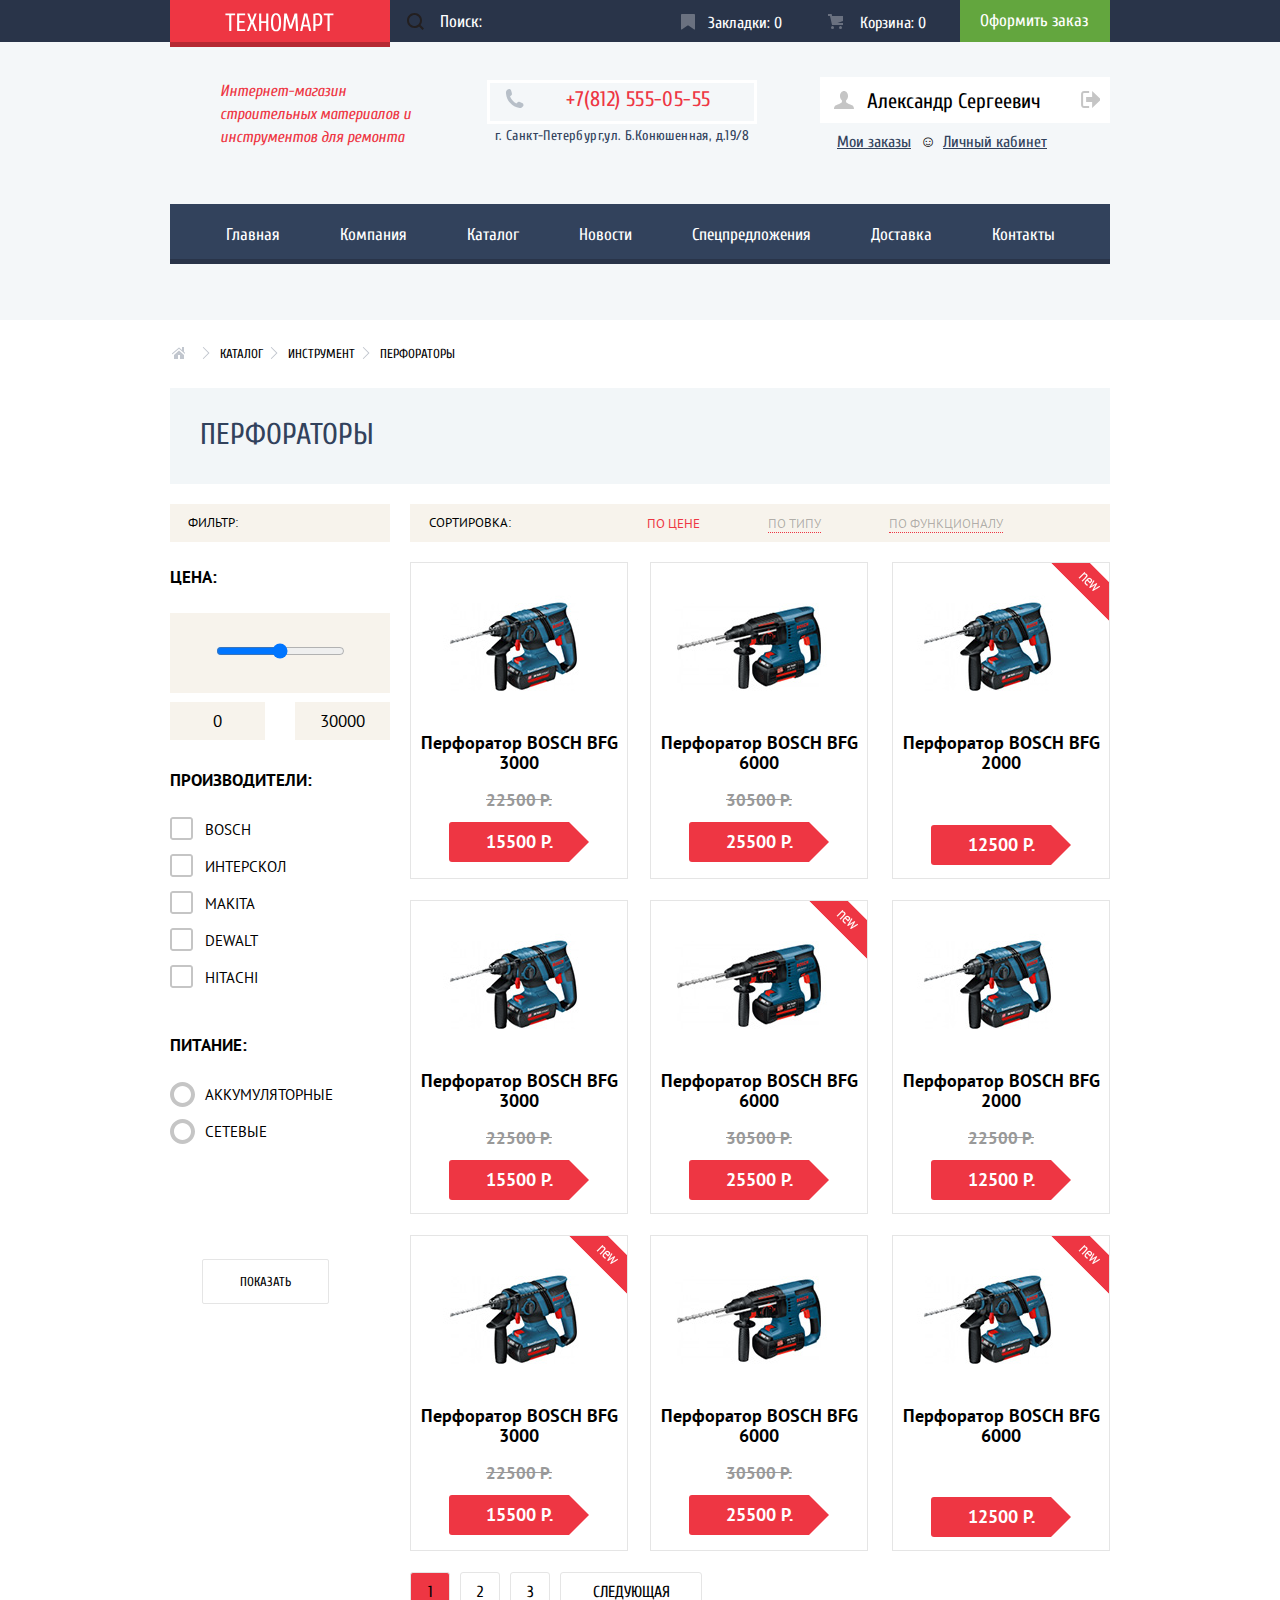
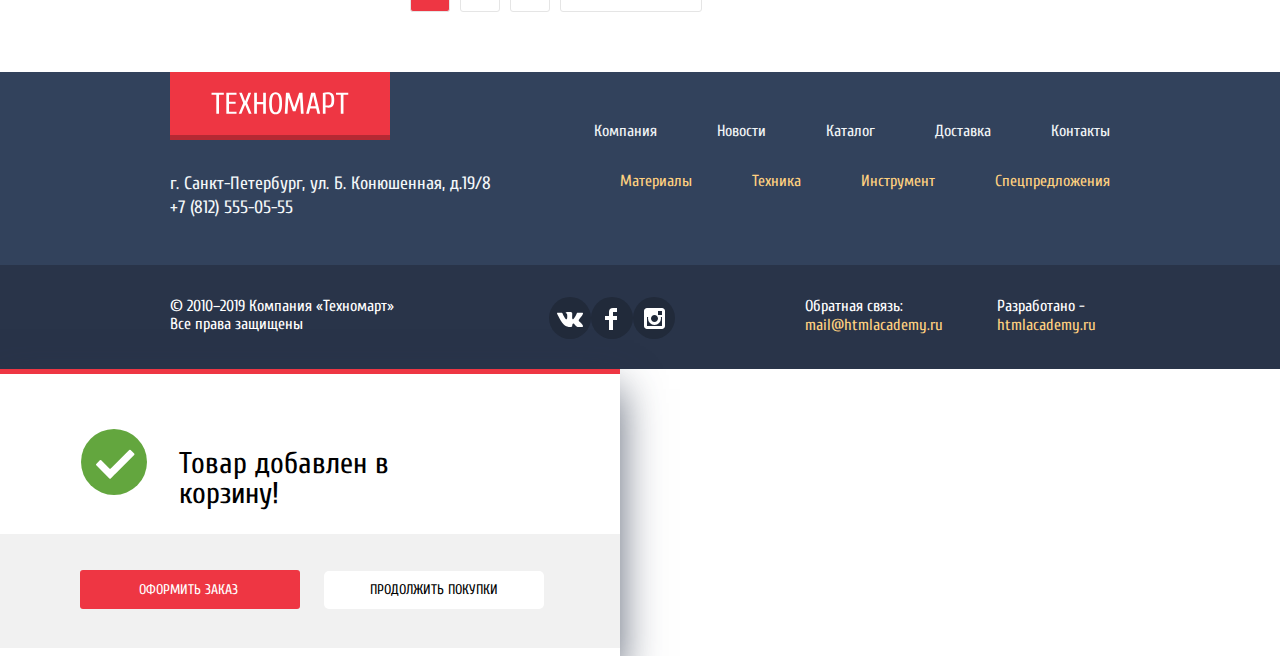
==== catalog.html @ 928c6afc "s" ====
<!DOCTYPE html>
<html lang="ru">
  <head>
    <meta charset="utf-8">
    <title>HTML Academy: Техномарт</title>
    <link href="https://fonts.googleapis.com/css?family=Cuprum:400,700&display=swap&subset=cyrillic" rel="stylesheet">
    <link href="https://fonts.googleapis.com/css?family=PT Sans:400,400i,700&display=swap&subset=cyrillic" rel="stylesheet">
    <link rel="stylesheet" href="css/normalize.css">
    <link rel="stylesheet" href="css/style.css">
  </head>
  <body>
    <header class="site_header">
      <h1 class="visually_hidden">Интернет-магазин электротоваров Техномарт</h1>
     <div class="top_bar_wrapper">
      <div class="top-bar container">
    <a class="top-bar__main-logo" href="index.html"><img src="img/main-logo.svg" width="109" height="19" alt="Логотип магазина Техномарт"></a>
      <form class="search-field" action= "https://echo.htmlacademy.ru" method="get">
        <!-- <label for="search_field"><span class="visually_hidden">Поле поиска</span><label> -->
        <input class="top-bar__searching" name="searching" id="search_field" placeholder="Поиск:" type="text">
      </form>
        <a class="button bookmark-link" href="#">Закладки: <span>0</span></a>
        <a class="button cart-link" href="#">Корзина: <span>0</span></a>
        <a class="button order-link" href="#">Оформить заказ</a>
      </div>
  </div>
  <div class="bottom-bar-wrapper">
      <div class="bottom-bar container">
        <p class="bottom-bar__description">Интернет-магазин строительных материалов и инструментов для ремонта</p>
        <div class="bottom-info">
        <a class="bottom-bar__phone" href="tel:+78125550555">+7(812) 555-05-55</a>
            <p class="address">г. Санкт-Петербург,ул. Б.Конюшенная, д.19/8</p>
          </div>
          <div class="when-login">
        <div class="catalog_user_block">
          <div class="home"><a class="home-icon" href="index.html"><span class="visually_hidden">Дом</span></a></div>
          <a class="user-display-name" href="#">Александр Сергеевич</a>
          <div class="logout"><a class="logout-icon" href="#"><span class="visually_hidden">Выход</span></a></div>
        </div>
            <div class="under-login">
          <a class="my-orders" href="#">Мои заказы</a>
          <a class="my-account" href="#">Личный кабинет</a>
        </div>
        </div>
      </div>
      <nav class="container navigation">
        <ul class="main_nav">
       <li class="nav_link"><a href="index.html">Главная</a></li>
       <li class="nav_link"><a href="company.html">Компания</a></li>
       <li class="nav_link"><a href="catalog.html">Каталог</a></li>
       <li class="nav_link"><a href="news.html">Новости</a></li>
       <li class="nav_link"><a href="deals.html">Спецпредложения</a></li>
       <li class="nav_link"><a href="delivery.html">Доставка</a></li>
       <li class="nav_link"><a href="contacts.html">Контакты</a></li>
     </ul>
     </nav>
      </div>
   </header>
  	<main class="container">
      <ul class="breadcrumbs">
          <li><a class="breadcrumbs_item-home" href="index.html"><span class="visually_hidden">Главная</span></a></li>
          <li class="breadcrumbs_list"><a class="breadcrumbs_item" href="store.html">Каталог</a></li>
          <li class="breadcrumbs_list"><a class="breadcrumbs_item" href="tools.html">Инструмент</a></li>
          <li class="rte breadcrumbs_item-current">Перфораторы</li>
        </ul>
        <h2 class="page-title">Перфораторы</h2>
        <div class="catalog-container">
        <section class="product_filter">
          <div class="filter">
            <h4 class="filters_title">ФИЛЬТР: </h4>
          </div>
          <form class="filter_range" action="https://echo.htmlacademy.ru" method="get">
            <fieldset>
            <legend>ЦЕНА:</legend>
            <div class="filter_slide">
            <label for="pricecount" class="price"><input name="pricecount" id="pricecount" type="range" min="0" max="30000" step="500"></label>
          </div>
            <div class="range_output">
            <div class="range_output_left">
              <p class="min_price">0</p>
            </div>
            <div class="range_output_right">
              <p class="max_price">30000</p>
            </div>
          </div>
            </fieldset>
          <h2 class="visually_hidden">Фильтр товаров</h2>
          <form class="sort-form" action="https://echo.htmlacademy.ru" method="get">
            <fieldset class="manufacturer">
              <legend>Производители: </legend>
            <input class="visually_hidden item_manufacturer_brand" type="checkbox" id="Bosch" name="bosch">
              <label for="Bosch">BOSCH</label>
            <input class="visually_hidden item_manufacturer_brand" type="checkbox" id="Interskol" name="inter">
              <label for="Interskol">Интерскол</label>
            <input class="visually_hidden item_manufacturer_brand" type="checkbox" id="Makita" name="makita">
              <label for="Makita">Makita</label>
            <input class="visually_hidden item_manufacturer_brand" type="checkbox" id="Dewalt" name="Dewalt">
              <label for="Dewalt">Dewalt</label>
            <input class="visually_hidden item_manufacturer_brand" type="checkbox" id="Hitachi" name="Hitachi">
              <label for="Hitachi">Hitachi</label>
        </fieldset>
         <fieldset class="power-type">
          <legend>Питание: </legend>
            <input class="visually_hidden item_power_type" type="radio" id="acc" name="power">
            <label for="acc">Аккумуляторные</label>
            <input class="visually_hidden item_power_type" type="radio" id="power" name="power">
            <label for="power">Сетевые</label>
          </fieldset>
          <button class="button-show">Показать</button>
        </form>
        </section>
        <section class="catalog">
          <h2 class="visually_hidden">Список перфораторов</h2>
          <div class="sort">
            <h4 class="sort_title">СОРТИРОВКА: </h4>
            <ul class="sort_types">
              <li class="sort_types_item">
                <input type="radio" name="sort_item" id="types_price" value="sorting" checked>
                <label for="types_price">ПО ЦЕНЕ</label>
              </li>
              <li class="sort_types_item">
                <input type="radio" name="sort_item" id="types_type" value="sorting">
                <label for="types_type">ПО ТИПУ</label>
              </li>
              <li class="sort_types_item">
                <input type="radio" name="sort_item" id="types_functional" value="sorting">
                <label for="types_functional">ПО ФУНКЦИОНАЛУ</label>
              </li>
            </ul>
          </div>
          <ul class="catalog_list">
            <li class="catalog_list_item">
              <img src="img/item-bfg3000.jpg" width="218" height="170" alt="перфоратор BFG3000">
              <h3 class="catalog_list_item-name">Перфоратор BOSCH BFG 3000</h3>
              <span class="old-price">22500 Р.</span><div class="price-red">15500 Р.</div>
              <div class="action">
              <a class="button_buy" href="#">Купить</a>
              <a class="button__bookmark" href="#">в Закладки</a>
              </div>
            </li>
            <li class="catalog_list_item">
              <img src="img/item-bfg6000.jpg" width="218" height="170" alt="перфоратор BFG6000">
              <h3 class="catalog_list_item-name">Перфоратор BOSCH BFG 6000</h3>
              <span class="old-price">30500 Р.</span><div class="price-red">25500 Р.</div>
              <div class="action">
              <a class="button_buy" href="#">Купить</a>
              <a class="button__bookmark" href="#">в Закладки</a>
              </div>
            </li>
           <li class="catalog_list_item">
              <img src="img/item-bfg2000.jpg" width="218" height="170" alt="перфоратор BFG2000">
              <h3 class="catalog_list_item-name">Перфоратор BOSCH BFG 2000</h3>
              <span class="hidden-price">0</span><div class="price-red">12500 Р.</div>
              <div class="action">
              <a class="button_buy" href="#">Купить</a>
              <a class="button__bookmark" href="#">в Закладки</a>
              </div>
              <div class="action">
              <a class="button_buy" href="#">Купить</a>
              <a class="button__bookmark" href="#">в Закладки</a>
              </div>
              <div class="flag new-flag">new</div>
            </li>
            <li class="catalog_list_item">
              <img src="img/item-bfg3000.jpg" width="218" height="170" alt="перфоратор BFG3000">
              <h3 class="catalog_list_item-name">Перфоратор BOSCH BFG 3000</h3>
              <span class="old-price">22500 Р.</span><div class="price-red">15500 Р.</div>
              <div class="action">
              <a class="button_buy" href="#">Купить</a>
              <a class="button__bookmark" href="#">в Закладки</a>
              </div>
            </li>
            <li class="catalog_list_item">
              <img src="img/item-bfg6000.jpg" width="218" height="170" alt="перфоратор BFG6000">
              <h3 class="catalog_list_item-name">Перфоратор BOSCH BFG 6000</h3>
              <span class="old-price">30500 Р.</span><div class="price-red">25500 Р.</div>
              <div class="flag new-flag">new</div>
              <div class="action">
              <a class="button_buy" href="#">Купить</a>
              <a class="button__bookmark" href="#">в Закладки</a>
              </div>
            </li>
           <li class="catalog_list_item">
              <img src="img/item-bfg2000.jpg" width="218" height="170" alt="перфоратор BFG3000">
              <h3 class="catalog_list_item-name">Перфоратор BOSCH BFG 2000</h3>
              <span class="old-price">22500 Р.</span><div class="price-red">12500 Р.</div>
              <div class="action">
              <a class="button_buy" href="#">Купить</a>
              <a class="button__bookmark" href="#">в Закладки</a>
              </div>
            </li>
            <li class="catalog_list_item">
              <img src="img/item-bfg3000.jpg" width="218" height="170" alt="перфоратор BFG3000">
              <h3 class="catalog_list_item-name">Перфоратор BOSCH BFG 3000</h3>
              <span class="old-price">22500 Р.</span><div class="price-red">15500 Р.</div>
              <div class="flag new-flag">new</div>
              <div class="action">
              <a class="button_buy" href="#">Купить</a>
              <a class="button__bookmark" href="#">в Закладки</a>
              </div>
            </li>
            <li class="catalog_list_item">
              <img src="img/item-bfg6000.jpg" width="218" height="170" alt="перфоратор BFG6000">
              <h3 class="catalog_list_item-name">Перфоратор BOSCH BFG 6000</h3>
              <span class="old-price">30500 Р.</span><div class="price-red">25500 Р.</div>
              <div class="action">
              <a class="button_buy" href="#">Купить</a>
              <a class="button__bookmark" href="#">в Закладки</a>
              </div>
            </li>
            <li class="catalog_list_item">
              <img src="img/item-bfg2000.jpg" width="218" height="170" alt="перфоратор BFG2000">
              <h3 class="catalog_list_item-name">Перфоратор BOSCH BFG 6000</h3>
              <span class="hidden-price">0</span><div class="price-red">12500 Р.</div>
              <div class="action">
              <a class="button_buy" href="#">Купить</a>
              <a class="button__bookmark" href="#">В Закладки</a>
              </div>
              <div class="flag new-flag">new</div>
            </li>
          </ul>
          <ul class="page_number">
            <li class="page_number_item"><a href="#">1</a></li>
            <li class="page_number_item"><a href="#">2</a></li>
            <li class="page_number_item"><a href="#">3</a></li>
            <li class="page_number_next"><a href="#">Следующая</a></li>
          </ul>
        </section>
        </div>
  		</main>
      <footer class="footer-main">
        <div class="footer-top-wrapper">
          <div class="footer-top-up">
        <div class="footer-top container">
    		<a class="bottom-main-logo" href="index.html"><img src="img/main-logo.svg" width="138" height="23" alt="Логотип магазина Техномарт"></a>
    		<ul class="bottom-main-nav">
    			<li class="bottom-nav-title"><a href="company.html">Компания</a></li>
    			<li class="bottom-nav-title"><a href="news.html">Новости</a></li>
    			<li class="bottom-nav-title"><a href="catalog.html">Каталог</a></li>
    			<li class="bottom-nav-title"><a href="delivery.html">Доставка</a></li>
    			<li class="bottom-nav-title"><a href="contacts.html">Контакты</a></li>
        </ul>
      </div>
        <div class="footer-middle container">
          <p class="bottom-contacts">г. Санкт-Петербург, ул. Б. Конюшенная, д.19/8 +7 (812) 555-05-55</p>
        <ul class="bottom-secondary-nav">
    			<li class="bottom-nav-title"><a href="materials.html">Материалы</a></li>
    			<li class="bottom-nav-title"><a href="techics.html">Техника</a></li>
    			<li class="bottom-nav-title"><a href="tools.html">Инструмент</a></li>
    			<li class="bottom-nav-title"><a href="deals.html">Спецпредложения</a></li>
    		</ul>
      </div>
      </div>
      </div>
      <div class="footer-bottom-wrapper">
      <div class="footer-bottom container">
        <p class="copyrights">© 2010–2019 Компания «Техномарт» Все права защищены</p>
    		  <ul class="footer-social">
          	<li><a class="footer-social button-vk" href=""><span class="visually_hidden">Vkontakte</span></a></li>
          	<li><a class="footer-social button-fb" href=""><span class="visually_hidden">Facebook</span></a></li>
          	<li><a class="footer-social button-inst" href=""><span class="visually_hidden">Instagram</span></a></li>
          </ul>
          	<p class="dev-button mail">Обратная связь:&nbsp;
          	<a class="mail-link" href="#">mail@htmlacademy.ru</a></p>
          	<p class="dev-button dev">Разработано - &nbsp;
          	<a class="site-link" href="#">htmlacademy.ru</a></p>
          </div>
          </div>
    	</footer>
      <div class="added-to-cart">
        <div class="item-added">
          <p>Товар добавлен в корзину!</p>
          <button class="close-icon" type="button"><span class="visually_hidden">закрыть</span></button>
      </div>
      <div class="contninue">
        <a class="to-cart" href="#">Оформить заказ</a>
        <input class="go-buy" type="button" value="Продолжить покупки">
      </div>
    </div>
  </body>
</html>
---- css/style.css ----
body{
  text-transform: uppercase;
  font-family: "Cuprum", Arial, sans-serif;
  margin: 0;
  /* padding: 0 10px; */
  background-color: #ffffff;

}

a{
  text-decoration: none;
}

.modal_close{
  padding: 0;
  border: none;
}

.modal_close::before{
  content: "";
  position: absolute;
  width: 21px;
  height: 21px;
  top: 9px;
  right: 9px;
  background: url("../img/modal-close.svg") no-repeat 0 0;
  cursor: pointer;
}

.button-show{
  margin: 0;
  margin-left: 32px;
  margin-top: 75px;
  background-color: #ffffff;
  border: 1px solid #e5e5e5;
  border-radius: 2px;
  color: #000000;
  padding: 13px 37px 12px 37px;
  text-transform: uppercase;
  text-align: center;
  font-size: 13px;
  line-height: 18px;
}

.go-buy[type="button"]{
  margin: 0;
  margin-left: 20px;
  font-style: "Cuprum", Arial, sans-serif;
  font-size: 14px;
  line-height: 18px;
  width: 220px;
  color: #000000;
  background-color: #ffffff;
}

.container{
  width: 940px;
  margin: 0 auto;
}

.commentary-form{
  padding: 0;
  display: flex;
  border: none;
  border-top: 5px solid red;
  box-shadow: 0px 20px 40px 0 rgba(41, 52, 73, 0.75);
}

.user-info{
  position: relative;
  padding: 40px 80px 22px 80px;
}

.feedback-form{
  background-color: #ffffff;
  top: 25px;
  left: 50%;
  margin-left: -470px;
  width: 620px;
  position: fixed;
  display: none;
  z-index: 1000;
}

.feedback-form label{
  font-family: "Cuprum", Arial, sans-serif;
  margin-bottom: 13px;
  font-size: 18px;
  line-height: 18px;
  text-transform: none;
  display: block;
}

.feedback-form input{
  border: 2px solid #dee3e4;
  padding-left: 16px;
  width: 200px;
  height: 32px;
  border-radius: 5px;
  outline: none;
}

.commentary-form input:hover{
  border: solid 2px #b5b5b5;
}

.commentary-form input:focus{
 border: solid 2px #ee3643;
}

.feedback-form legend{
  display: none;
}

.half-width{
  display: inline-block;
  vertical-align: middle;
}

.half-width:first-child{
  margin-right: 16px;
}

.comment-area{
  outline: none;
  padding: 0 80px 36.8px 80px;
}

.comment-area textarea{
  width: 440px;
  height: 99px;
  padding: 0;
  padding-left: 16px;
  padding-top: 13px;
  resize: none;
  font-family: "PT Sans", Arial, sans-serif;;
  font-size: 13px;
  line-height: 18px;
  color: #a9a9a9;
}

input[type="button"]{
    font-family: "Cuprum", Arial, sans-serif;
    font-size: 14px;
    line-height: 18px;
    width: 460px;
    height: 38px;
    text-transform: uppercase;
    color: #ffffff;
    border: none;
    border-radius: 5px;
    background-color: #ee3643;
    margin-top: 74px;
}

.send-button{
  padding: 0;
  display: block;
  padding: 36.8px 80px;
  background-color: #f1f1f1;
}

.feedback-form__button{
  background-color: #ee3643;
  border: none;
  border-radius: 3px;
  color: white;
  padding: 10px 32px;
  width: 460px;
  text-align: center;
  text-decoration: none;
  font-size: 16px;
}

.top-bar{
  display: flex;
  height: 42px;
}

.button{
  text-transform: none;
  color: #ffffff;
}

.bookmark-link{
  padding: 14px 28px 13px 44px;
  position: relative;
}

.bookmark-link:active{
  color: rgba(255, 255, 255, 0.6);
}

.bookmark-link::before{
  content: "";
  position: absolute;
  left: 17px;
  width: 14px;
  height: 16px;
  background-image: url("../img/icon-bookmark.svg");
  background-repeat:no-repeat;
  opacity: 0.3;
}

.bookmark-link:hover:before{
  opacity: 1;
}

.bookmark-link:active:before{
  opacity: 0.3;
}

.cart-link{
  width: 69px;
  padding: 14px 31px 13px 50px;
  position: relative;
}

.cart-link:active{
  color: rgba(255, 255, 255, 0.6);
}

.cart-link::before{
  content: "";
  position: absolute;
  width: 15px;
  height: 15px;
  left: 18px;
  background: url("../img/icon-cart.svg") no-repeat 0 0;
  opacity: 0.3;
}

.cart-link:hover::before{
  opacity: 1;
}

.cart-link:active:before{
  opacity: 0.3;
}

.order-link{
  font-size: 17px;
  line-height: 18px;
  display: flex;
  align-items: center;
  justify-content: center;
  padding-left: 20px;
  padding-right: 22px;
  background-color: #63a63e;
}

.cart-link:hover,
.bookmark-link:hover{
  background-color: #212a3a;
}

.cart-link:active,
.bookmark-link:active{
  background-color: #161d29;

}

.order-link:hover{
  background-color: #5fbb2d;
}

.order-link:active{
  background-color: #518534;
}

.user-block{
  margin-left: auto;
  text-align: center;
  font-size: 21px;
  line-height: 21px;
  text-align: left;
  list-style: none;
}

.login-button,
.registration-button{
  position: relative;
  color: #000000;
  background-color: #ffffff;
}

.login-button::before{
  content: "";
  position: absolute;
  width: 20px;
  height: 17px;
  left: 14px;
  background: url("../img/icon-login.svg") no-repeat 0 0;
}

.login-button{
  height: 19px;
  padding-top: 14px;
  padding-bottom: 11px;
  padding-left: 48px;
  padding-right: 27px;
}

.registration-button{
  height: 19px;
  padding-top: 14px;
  padding-bottom: 11px;
  padding-left: 25px;
  padding-right: 25px;
}

.login-button:hover,
.registration-button:hover{
  color: #ee3643;
}

.login-button:active,
.registration-button:active{
  color: rgba(0, 0, 0, 0.3);
}

.catalog_user_block{
  margin: 0;
  position: relative;
  font-family: "Cuprum", Arial, sans-serif;
  font-size: 21px;
  line-height: 21px;
  color: #000000;
  background-color: #ffffff;
  text-transform: none;
  display: flex;
  padding: 14px 69px 11px 47px;
}

.catalog_user_block a{
  color: #000000;
  text-decoration: none;
}

.catalog_user_block a:active{
  opacity: 0.3;
}

.home-icon::before{
  content: "";
  position: absolute;
  width: 20px;
  height: 18px;
  left: 14px;
  background: url("../img/icon-user.svg") no-repeat 0 0;
}

.home-icon:hover::before{
  background: url("../img/icon-user-black.svg") no-repeat 0 0;
}

.home-icon:active::before{
  background: url("../img/icon-user.svg") no-repeat 0 0;
}

.logout-icon::after{
  content: "";
  position: absolute;
  width: 20px;
  height: 17px;
  right: 10px;
  background: url("../img/icon-logout.svg") no-repeat 0 0;
}

.logout-icon:hover::after{
  background: url("../img/icon-logout-black.svg") no-repeat 0 0;
}

.logout-icon:active::after{
  background: url("../img/icon-logout.svg") no-repeat 0 0;
}

.when-login{
  margin-left: auto;
}

.under-login{
  position: relative;
  text-transform: none;
  padding-top: 10px;
  padding-left: 17px;
}

.my-orders{
  text-decoration: underline;
  color: #32425c;
  margin-right: 28px;
}

.my-orders:hover{
  color: #ee3643;
}

.my-orders:active {
  color: rgba(50, 66, 92, 0.3);
}

.my-account{
  padding: 0;
  text-decoration: underline;
  color: #32425c;
}

.my-account:hover {
  color:#ee3643;
}

.my-account:active {
  color: rgba(50, 66, 92, 0.3);
}

.under-login::before{
  content: "\263A";
  position: absolute;
  left: 100px;
  color: #000000;
}

.visually_hidden{
  display: none;
}

.top-bar__main-logo{
  padding: 13px 56px 15px 55px;
  width: 109px;
  height: 19px;
  box-shadow: inset 0px -5px 0 0 rgba(0, 0, 0, 0.24);
  background-color: #ee3643;
}

.top-bar__main-logo:hover{
  background-color: #ca2c37;
}

.top-bar__main-logo:active{
  background-color: #ba2732;
}

.top-bar__searching{
  font-family: "Cuprum", Arial, sans-serif;
  font-size: 17px;
  line-height: 18px;
  box-sizing: border-box;
  border: none;
  background: url("../img/icon-search.svg") no-repeat 17px 50%;
  width: 274px;
  height: 42px;
  padding-left: 50px;
  background-color: #293449;
}

.top-bar__searching:hover{
  background-color: #212a3a;
  background-image: url("../img/icon-search-white.svg");
}

.top-bar__searching:focus{
  color: #000000;
  background-color: #ffffff;
  background-image: url("../img/icon-search-red.svg");
}

.top-bar__searching::-ms-input-placeholder{
  color: #ffffff;
}

.top-bar__searching:-ms-input-placeholder{
  color: #ffffff;
}

.top-bar__searching::-webkit-input-placeholder{
  color: #ffffff;
}

.bottom-bar{
  padding-top: 35px;
  padding-bottom: 53px;
  display: flex;
  align-items: center;
}

.bottom-bar__description{
  margin: 0;
  display: block;
  padding-left: 50px;
  text-transform: none;
  font-size: 16px;
  font-style: italic;
  line-height: 23px;
  text-align: left;
  width: 196px;
  color: #ee3643;
}

.bottom-info{
  display: block;
  margin-left: 71px;
  width: 270px;
  text-transform: none;
  font-size: 21px;
  line-height: 21px;
  letter-spacing: 0.4px;
  text-align: center;
  color: #e9292a;
}

.bottom-bar__phone{
  text-decoration: none;
  color: #ee3643;
  position: relative;
  display: block;
  border: 3px solid #ffffff;
  padding: 6px 40px 11px 72px;
}

.bottom-bar__phone::before{
  content: "";
  position: absolute;
  width: 19px;
  height: 19px;
  left: 15px;
  background: url("../img/icon-phone.svg") no-repeat 0 0;
}

.address{
  display: block;
  margin: 0;
  text-transform: none;
  font-size: 14px;
  line-height: 1.71;
  text-align: center;
  color: #32425c;
}

.main_nav{
  margin: 0;
  list-style: none;
  padding: 0 25px;
  box-shadow: inset 0px -5px 0 0 #293449;
  font-size: 17px;
  line-height: 18px;
  display: flex;
  justify-content: center;
  background-color: #32425c;
  color: #ffffff;
}

.nav_link a{
  padding: 22px 30px 20px;
  list-style: none;
  text-transform: none;
  display: block;
}

.nav_link a{
}

.main_nav a{
  color: #ffffff;
}
.main_nav a:hover{
  background-color: #293449;
}

.main_nav a:active{
  color: rgba(255, 255, 255, 0.5);
  background-color: #1d2739;
}

.bottom-about{
  display: flex;
  margin-top: 82px;
  margin-bottom: 86px;
}

.bottom-about__delivery{
  margin-right: 110px;
}

.delivery-title{
  padding: 0;
  margin: 0;
  margin-bottom: 39px;
  text-transform: uppercase;
  font-family: "Cuprum", Arial, sans-serif;
  font-size: 30px;
  line-height: 30px;
  color: #000000;
}

.middle-container{
  margin-bottom: 40px;
}

.transport-company-names{
  padding: 0;
  margin: 0;
  width: 532px;
  margin-bottom: 40px;
  font-style: "Cuprum", Arial, sans-serif;
  text-transform: none;
  font-size: 18px;
  line-height: 20px;
  list-style: none;
  color: #000000;
}

.delivery-text-second{
  margin: 0;
}

.delivery-text,
.delivery-text-second,
.how-to-find{
  margin: 0;
  padding: 0;
  margin-bottom: 36px;
  text-transform: none;
  font-family: "Cuprum", Arial, sans-serif;
  font-size: 13px;
  line-height: 24px;
  color: #000000;
}

.how-to-find{
  width: 197px;
}

.delivery-text-second{
  margin-bottom: 1px;
  width: 349px;
}

.contacts{
  margin-left: auto;
}

.more-info,
.lost{
    border-radius: 3px;
    color: #ffffff;
    font-size: 14px;
    line-height: 18px;
    background-color: #ee3643;
}

.lost{
  display: flex;
  align-items: center;
  justify-content: center;
  width: 178px;
  height: 12px;
  text-align: center;
  padding: 14px 59px 12px 63px;
}

.more-info{
  display: flex;
  align-items: center;
  justify-content: center;
  width: 140px;
  height: 12px;
  text-align: center;
  padding: 14px 39px 12px 40px;
}

.footer-top{
  display: flex;
  background-color: #32425c;
}

.bottom-main-logo{
  text-align: center;
  padding: 20px 41px 25px 41px;
  width: 138px;
  height: 23px;
  box-shadow: inset 0px -5px 0 0 rgba(0, 0, 0, 0.24);
  background-color: #ee3643;
}

.bottom-main-logo:hover{
  background-color: #ca2c37;
}

.bottom-main-logo:active{
  background-color: #ba2732;
}

.bottom-main-nav{
  align-items: flex-end;
  text-transform: none;
  padding: 0;
  margin: 0;
  margin-left: auto;
  display: flex;
  list-style: none;
}

.bottom-secondary-nav{
  display: flex;
  text-transform: none;
  padding: 0;
  margin: 0;
  margin-left: auto;
  list-style: none;
}

.bottom-nav-title{
  margin-left: 60px;
}

.bottom-main-nav a:active{
  color: rgba(241, 245, 247, 0.5);
}

.bottom-secondary-nav a:active{
  color: rgba(255, 209, 128, 0.5);
}

.footer-top-up{
  display: flex;
  flex-direction: column;
  height: 193px;
}

.bottom-contacts{
  margin: 0;
}

.footer-middle{
  display: flex;
  margin-top: 32px;
  padding-bottom: 53px;
}

.bottom-main-nav a{
    color: #f1f5f7;
}

.bottom-secondary-nav{
  display: flex;

}

.bottom-secondary-nav a{
  color: #ffd180;
}

.bottom-contacts{
  width: 326px;
  text-transform: none;
  font-family: "Cuprum", Arial, sans-serif;
  font-size: 18px;
  line-height: 24px;
  color: #f3f7f9;
  padding-bottom: 20px;
}

.copyrights{
  display: flex;
  width: 397px;
  margin: 0;
  margin-right: 153px;
  text-transform: none;
  font-size: 16px;
  line-height: 18px;
  color: #ffffff;
}

.button-vk,
.button-fb,
.button-inst{
  width: 42px;
  height: 42px;
  border-radius: 50%;
  margin-left: 3px;
  background-color: #212a3a;
}

.button-vk:hover,
.button-fb:hover,
.button-inst:hover{
  background-color: #ee3643;
}

.dev-button{
  text-transform: none;
  color: #ffffff;
  margin: 0;
}

.mail{
  margin-left: 130px;
}

.mail-link:hover,
.site-link:hover{
  color: #ee3643;
}

.dev{
  margin-left: 53px;
}

.dev-button a{
  color: #ffd180;
}

.footer-top-wrapper{
  background-color: #32425c;
}

.footer-bottom{
  display: flex;
  height: 72px;
  padding-top: 32px;
}

.footer-bottom-wrapper{
  background-color: #293449;
}

/* catalog.css*/

.catalog{
  margin-left: 20px;
}

.breadcrumbs{
  margin: 0;
  padding: 0;
  padding-top: 25px;
  display: flex;
  flex-wrap: wrap;
  justify-content: flex-start;
  color: #000000;
  list-style: none;
  font-size: 13px;
  font-weight: normal;
  font-style: normal;
  font-stretch: normal;
  line-height: 18px;
  letter-spacing: normal;
  text-align: left;
}

.breadcrumbs li{
  color: #000000;
  position: relative;
  margin-left: 25px;
}

.breadcrumbs_item-home::before{
  content: "";
  position: absolute;
  width: 14px;
  height: 12px;
  top:2px;
  right: 10px;
  background: url("../img/icon-home.svg") no-repeat 0 0;
}

.breadcrumbs_list::after{
  content: "";
  position: absolute;
  width: 8px;
  height: 12px;
  top: 2px;
  left: -18px;
  background: url("../img/icon-right-small.svg") no-repeat 0 0;
}

.breadcrumbs_item-current{
  margin-left: 43px;
}

.breadcrumbs_item-current::after{
  content: "";
  position: absolute;
  width: 8px;
  height: 12px;
  top: 2px;
  left: -18px;
  background: url("../img/icon-right-small.svg") no-repeat 0 0;
}

.breadcrumbs_item{
  color: #000000;
  background-color: #ffffff;
}

.page-title{
  margin: 0;
  margin-top: 25px;
  margin-bottom: 20px;
  padding: 32px 742px 34px 30px;
  font-size: 30px;
  font-weight: normal;
  font-style: normal;
  font-stretch: normal;
  line-height: 1;
  letter-spacing: normal;
  text-align: left;
  color: #32425c;
  background-color: #f2f6f8;
}

.catalog-container{
  display: flex;
}

.catalog_list{
  margin: 0;
  padding: 0;
  display: flex;
  flex-wrap: wrap;
  list-style: none;
}

.catalog_index_list{
  margin: 0;
  padding: 0;
  display: flex;
  flex-wrap: wrap;
  list-style: none;
}



.flag{
  position: absolute;
  top: -1px;
  right: -1px;
  width: 60px;
  height: 60px;
  text-indent: -1000px;
  overflow: hidden;
  z-index: 20;
}

.new-flag {
  background: url("../img/new-flag.png") no-repeat 0 0;
}

.hidden-price{
  visibility: hidden;
}

.action{
  display: none;
  position: absolute;
  top: 0;
  left: 0;
  width: 218px;
  height: 88px;
  padding: 40px 0;
  background-color: rgba(255,255,255,0.9);
  z-index: 10;
}

.catalog_list_item:hover .action{
  display: block;
}

.catalog_list_item:hover{
  border: none;
  box-shadow: 0px 10px 25px 0 rgba(41, 52, 73, 0.5);
}

.button__bookmark{
  display: block;
  width: 122px;
  font-family: "Cuprum", Arial sans-serif;
  text-transform: uppercase;
  border: solid 3px #63a63e;
  font-size: 14px;
  padding: 7px 0;
  margin: 0 auto;
  line-height: 18px;
  color: #32425c;
}

.button__bookmark:hover{
  color: #32425c;
  border: solid 3px #32425c;
}

.button__bookmark:active{
  opacity: 0.3;
}

.button_buy{
  display: block;
  width: 129px;
  margin: 0 auto;
  margin-bottom: 7px;
  padding: 10px 0;
  background-color: #63a63e;
  border-radius:3px;
  box-shadow: inset 0px -3px 0 0 #367315;
  color: white;
  font-size: 14px;
  font-family: "Cuprum", Arial sans-serif;
  line-height: 18px;
  text-decoration: none;
  text-transform: uppercase;
}

.button_buy:hover{
  background-color: #5fbb2d;
}

.button_buy:active{
  background-color: #518534;
}

.catalog_list_item-name{
  font-family: "PT Sans", Arial, sans-serif;
  font-size: 18px;
  font-weight: bold;
  line-height: 20px;
  text-align: center;
  color: #000000;
  margin: 0;
  margin-bottom: 18px;
}

.old-price{
  font-size: 17px;
  line-height: 18px;
  color: #999999;
  text-decoration: line-through;
}


.price-red{
  position: relative;
  width: 80px;
  height: 20px;
  padding: 10px 30px;
  margin: 13px auto;
  color: white;
  background: #ee3643;
  border-radius: 3px;
}

.price-red:after{
  content: "";
  position: absolute;
  top: 0;
  right: -20px;
  width: 0;
  height: 0;
  border: 20px solid white;
  border-left-color: #ee3643;
}

.sort_bar{
  display: flex;
  height: 38px;
  margin-bottom: 20px;
}
.filters_title,
.sort_title{
  font-family: "PT Sans", Arial, sans-serif;
  font-size: 13px;
  line-height: 18px;
  font-weight: normal;
  padding: 0;
  margin: 0;
}

.sort_title{
  margin-right: 119px;
  padding-left: 19px;
}

.filter{
  background-color: #f7f3ec;
  padding-left: 18px;
  height: 38px;
  display: flex;
  align-items: center;
  margin-bottom: 20px;
}

.filter_range legend{
  font-family: "PT Sans", Arial, sans-serif;
  font-size: 17px;
  line-height: 30px;
  font-weight: bold;
  margin-bottom: 21px;
}

.filter_range fieldset{
  border: none;
  margin: 0;
  padding: 0;
  margin-bottom: 25px;
}

.filter_slide{
  display: flex;
  align-items: center;
  justify-content: center;
  background-color: #f7f3ec;
  height: 80px;
  margin-bottom: 9px;
}

.range_output{
  display: flex;
}

.range_output_left{
  display: flex;
  align-items: center;
  justify-content: center;
  font-family: "PT Sans", Arial, sans-serif;
  font-size: 17px;
  line-height: 18px;
  background-color: #f7f3ec;
  width: 95px;
  height: 38px;
  margin-right: 30px;
}


.range_output_right{
  display: flex;
  align-items: center;
  justify-content: center;
  font-family: "PT Sans", Arial, sans-serif;
  font-size: 17px;
  line-height: 18px;
  background-color: #f7f3ec;
  width: 95px;
  height: 38px;
}

.min_price,
.max_price{
  margin: 0;
}

.sort{
  background-color: #f7f3ec;
  display: flex;
  align-items: center;
  height: 38px;
  margin-bottom: 20px;
}

.sort_types{
  display: flex;
  list-style: none;
  padding: 0;
  margin: 0;
}

.sort_types_item input[type="radio"]{
  opacity: 0;
}

.sort_types_item label{
  font-family: "PT Sans", Arial, sans-serif;
  font-size: 13px;
  line-height: 18px;
  margin-right: 51px;
  color: rgba(0, 0, 0, 0.3);
  border-bottom: 1px dotted #ee3643;
}

.sort_types_item input[type="radio"]:checked + label{
  border: none;
  color: #ee3643;
}

.sort_types_item label:nth-child(3){
  margin-right: 46px;
}

.sort_types_item label:hover{
  border-bottom: 1px solid #ee3643;
}

.manufacturer{
  position: relative;
  user-select: none;
  margin: 0;
  padding: 0;
  width: 220px;
  display: flex;
  flex-direction: column;
}

.manufacturer legend,
.power-type legend{
  margin-bottom: 25px;
  font-family: "PT Sans", Arial, sans-serif;
  font-weight: bold;
  font-size: 17px;
  line-height: 30px;
}

.manufacturer label,
.power-type label{
  margin-bottom: 17px;
  display: block;
  position: relative;
  font-family: "PT Sans", Arial, sans-serif;
  font-size: 15px;
  line-height: 20px;
  color: #000000;
  padding-left: 35px;
}

.manufacturer[type="checkbox"]{
  margin: 0;
}

.item_manufacturer_brand + label::before{
  content: "";
  position: absolute;
  width: 23px;
  height: 23px;
  top: -3px;
  left: 0px;
  background: url("../img/checkbox-off.svg") no-repeat 0 0;
}

.item_manufacturer_brand + label:hover::before{
  content: "";
  position: absolute;
  width: 23px;
  height: 23px;
  top: -3px;
  left: 0px;
  opacity: 0.3;
  background: url("../img/checkbox-off-hover.svg") no-repeat 0 0;
}

.item_manufacturer_brand:checked + label::after{
  content: "";
  position: absolute;
  width: 27px;
  height: 23px;
  top: -3px;
  left: 0px;
  background: url("../img/checkbox-on.svg") no-repeat 0 0;
}

.item_manufacturer_brand:checked + label:hover::after{
  content: "";
  position: absolute;
  width: 27px;
  height: 23px;
  top: -3px;
  left: 0px;
  opacity: 0.3;
  z-index: 10;
  background: url("../img/checkbox-on-hover.svg") no-repeat 0 0;
}


.item_power_type + label::before{
  content: "";
  position: absolute;
  width: 25px;
  height: 25px;
  top: -3px;
  left: 0px;
  background: url("../img/radio-off.svg") no-repeat 0 0;
}

.item_power_type + label:hover::before{
  content: "";
  position: absolute;
  width: 25px;
  height: 25px;
  top: -3px;
  left: 0px;
  opacity: 0.5;
  background: url("../img/radio-off-hover.svg") no-repeat 0 0;
}

.item_power_type:checked + label::after{
  content: "";
  position: absolute;
  width: 25px;
  height: 25px;
  top: -3px;
  left: 0px;
  background: url("../img/radio-on.svg") no-repeat 0 0;
}

.item_power_type:checked + label:hover::after{
  content: "";
  position: absolute;
  width: 25px;
  height: 25px;
  top: -3px;
  left: 0px;
  opacity: 0.3;
  background: url("../img/radio-on-hover.svg") no-repeat 0 0;
}



.power-type{
  display: flex;
  flex-direction: column;
}

.item-manufacturer,
.item-power{
  font-family: "PT Sans", Arial, sans-serif;
  list-style: none;
  padding: 0;
  margin: 0;
  font-size: 15px;
  font-weight: normal;
  font-style: normal;
  font-stretch: normal;
  line-height: 20px;
  letter-spacing: normal;
}

.product_filter fieldset{
  border: none;
  margin: 0;
  padding: 0;
  margin-bottom: 25px;
}

.catalog_list_item{
  display: flex;
  flex-direction: column;
  text-transform: none;
  font-family: "PT Sans", Arial, sans-serif;;
  font-size: 18px;
  font-weight: bold;
  text-align: center;
  position: relative;
  border: solid 1px #e5e5e5;
  overflow: hidden;
  width: 216px;
  margin-right: 22px;
  margin-bottom: 21px;
}

.page_number{
  display: flex;
  padding-bottom: 60px;
  list-style: none;
  margin: 0;
  padding: 0;
  padding-bottom: 60px;
}

.page_number_item,
.page_number_next{
  display: flex;
  align-items: center;
  justify-content: center;
  width: 38px;
  height: 38px;
  border: 1px solid #e5e5e5;
  border-radius: 3px;
  margin-right: 10px;
}

.page_number_item:nth-child(1){
  background-color: #ee3643;
}

.page_number_next{
  width: 140px;
  height: 38px;
}

.page_number_item:hover,
.page_number_next:hover{
  border-color: #bdc6ca;
}

.page_number_item:active,
.page_number_next:active{
  border-color: #ee3643;
}

.page_number_item a,
.page_number_next a{
  text-decoration: none;
  color: #000000;
}

.catalog_list .catalog_list_item:nth-child(3n){
  margin-right: 0;
  margin-left: auto;
}

.top_bar_wrapper{
  background-color: #293449;
}

.bottom-bar-wrapper{
  background-color: #f4f7f9;
  height: 278px;
}

.company-title {
  position: relative;
  padding: 0;
  margin: 0;
  margin-top: 16px;
  padding-left: 35px;
}

.company-title::before{
  content: "";
  position: absolute;
  width: 25px;
  height: 2px;
  top: 50%;
  left: 0;
  background-color: #ee3643;
}

.map{
  display: block;
  position: relative;
  height: 158px;
  margin-bottom: 40px;
}

.footer-social{
  margin: 0;
  padding: 0;
  display: flex;
  list-style: none;
  position: relative;
}

.footer-social li{
  position: relative;
}

.button-vk::after{
  content: "";
  position: absolute;
  left: 8px;
  top: 15px;
  width: 26px;
  height: 18px;
  background: url("../img/icon-vk.svg") no-repeat 0 0;
}



.button-fb::after{
  content: "";
  position: absolute;
  left: 14px;
  top: 11px;
  width: 12px;
  height: 22px;
  background: url("../img/icon-fb.svg") no-repeat 0 0;
}

.button-inst::after{
  content: "";
  position: absolute;
  left: 11px;
  top: 11px;
  width: 21px;
  height: 21px;
  background: url("../img/icon-insta.svg") no-repeat 0 0;
}


.modal-map{
  display: none;
  position: fixed;
  z-index: 1000;
  top: 25px;
  left: 50%;
  margin-left: -470px;
  width: 940px;
}

.added-to-cart{
  display: block;
  width: 620px;
  height: 282px;
  box-shadow: 0px 20px 40px 0 rgba(41, 52, 73, 0.75);
  border-top: 5px solid #ee3643;
}

.item-added{
  position: relative;
  height: 160px;
  background-color: #ffffff;
}

.item-added p{
  font-style: "Cuprum", Arial, sans-serif;
  font-size: 30px;
  line-height: 30px;
  text-transform: none;
  margin: 0;
  padding: 75px 125px 68px 179px;
}

.item-added p::before{
  content: "";
  position: absolute;
  width: 66px;
  height: 66px;
  left: 81px;
  top: 55px;
  background: url("../img/modal-check.svg") no-repeat 0 0;
}

.contninue{
  position: relative;
  height: 40px;
  background-color: #f1f1f1;
  padding: 37px 0 37px 80px;
}

.to-cart{
  font-size: 14px;
  line-height: 18px;
  color: #ffffff;
  background-color: #ee3643;
  padding: 11px 62px 11px 59px;
  border-radius: 3px;
}

.bottom-nav-title:hover{
  text-decoration: underline;
}

.main_promo{
  padding-top: 59px;
}

.block{
  position: relative;
  width: 277px;
  height: 75px;
  margin-right: 20px;
  margin-bottom: 20px;
  padding-top: 26px;
  padding-bottom: 22px;
  padding-left: 23px;
}

.block_title{
  padding: 0;
  margin: 0;
  color: #ffffff;
  margin-bottom: 15px;
  text-transform: none;
  font-size: 24px;
  line-height: 20px;
}

.inside_button{
  display: flex;
  align-items: center;
  justify-content: center;
  width: 135px;
  height: 38px;
  font-size: 14px;
  line-height: 18px;
  margin: 0;
  color: #ffffff;
  background-color: rgba(0, 0, 0, 0.1);
  border-radius: 3px;
}

.promo_column_top,
.promo_column_bottom{
  display: flex;
}

.material_block{
  background-color: #ffbf47;
}

.material_block::before{
  content: "";
  position: absolute;
  background: url("../img/icon-1.svg") no-repeat 0 0;
  width: 44px;
  height: 66px;
  top: 31px;
  right: 43px;
}

.material_block .new-flag{
  position: absolute;
  top: 0;
  right: 0;
  width: 60px;
  height: 60px;
  text-indent: -1000px;
  overflow: hidden;
  z-index: 20;
}

.tools_block{
  background-color: #3bbce3;
}

.tools_block::before{
  content: "";
  position: absolute;
  background: url("../img/icon-2.svg") no-repeat 0 0;
  width: 75px;
  height: 61px;
  top: 33px;
  right: 28px;
}

.techics_block{
  margin: 0;
  background-color: #dc91d8;
}

.techics_block::before{
  content: "";
  position: absolute;
  background: url("../img/icon-3.svg") no-repeat 0 0;
  width: 78px;
  height: 62px;
  top: 31px;
  right: 31px;
}

.slider_block{
  position: relative;
  width: 620px;
  height: 218px;
  background: url("../img/slide-image-1.jpg") no-repeat 0 0;
  padding: 26px 20px 22px 25px;
}

.slider_block h3,
.slider_block p{
  color: #ffffff;
  padding: 0;
  margin: 0;
}

.slider_block h3{
  font-size: 36px;
  line-height: 36px;
  font-weight: bold;
  margin-bottom: 8px;
}

.slider_block p{
  font-size: 18px;
  line-height: 24px;
  text-transform: none;
}

.slider_block::before{
  content: "";
  position: absolute;
  background: url("../img/icon-right.svg") no-repeat 0 0;
  width: 22px;
  height: 40px;
  top: 114px;
  right: 20px;
}

.slider_block::after{
  content: "";
  position: absolute;
  background: url("../img/icon-left.svg") no-repeat 0 0;
  width: 22px;
  height: 40px;
  top: 114px;
  left: 25px;
}

.catlog_open_button{
  width: 195px;
  height: 38px;
  background-color: #ee3643;
  color: #ffffff;
  border-radius: 3px;
  font-size: 14px;
  line-height: 18px;
  display: flex;
  align-items: center;
  justify-content: center;
  margin-top: 115px;
}

.promo_right_side{
  align-items: flex-end;
}

.sales_block{
  margin: 0;
  margin-left: 20px;
  margin-bottom: 20px;
  background-color: #8ed78f;
}

.sales_block::before{
  content: "";
  position: absolute;
  background: url("../img/icon-4.svg") no-repeat 0 0;
  width: 59px;
  height: 72px;
  top: 26px;
  right: 45px;
}

.delivery_block{
  margin: 0;
  margin-left: 20px;
  background-color: #ffc047;
}

.delivery_block::before{
  content: "";
  position: absolute;
  background: url("../img/icon-5.svg") no-repeat 0 0;
  width: 78px;
  height: 63px;
  top: 32px;
  right: 31px;
}

.main_popular_goods,
.main_popular_manufacturer{
  display: flex;
  align-items: center;
  text-align: center;
  background-color: #f9f5f0;
  margin-top: 21px;
  height: 89px;
}

.main_popular_goods a,
.main_popular_manufacturer a{
  display: flex;
  align-items: center;
  justify-content: center;
  color: #ffffff;
  font-size: 14px;
  line-height: 18px;
  text-transform: uppercase;
  width: 253px;
  height: 10px;
  background-color: #ee3643;
  border-radius: 3px;
  padding: 14px 0;
  margin-left: auto;
  margin-right: 24px;
}

.main_popular_goods h2,
.main_popular_manufacturer h2{
  padding-left: 30px;
  font-size: 30px;
  line-height: 30px;
  color: #32425c;
  font-weight: normal;
  margin: 0;
}

.popular_goods_item{
  margin-top: 21px;
}

.promo_item{
  margin-right: 22px;
}

.catalog_index_list .catalog_list_item:nth-child(4){
  margin-right: auto;
}



.popular_manufacturer_item{
  display: flex;
  flex-wrap: wrap;
  align-items: center;
  justify-content: center;
  padding-bottom: 85px;
}

.manufacturer_block{
  display: flex;
  align-items: center;
  justify-content: center;
  border: 1px solid #eaeaea;
  width: 220px;
  height: 145px;
  margin-top: 20px;
  margin-right: 17px;
}

.manufacturer_block:nth-child(4n){
  margin: 0;
  margin-top: 20px;
}

.manufacturer_block:hover{
  box-shadow: 0px 10px 25px 0 rgba(41, 52, 73, 0.5);
}

.manufacturer_block:active{
  box-shadow: 0px 4px 10px 0 rgba(41, 52, 73, 0.5);
  opacity: 0.3;
}

.main_services_wrapper{
  background-color: #f4f7f9;
}

.services_list{
  display: flex;
  align-items: center;
  margin-top: 74px;
}

.main_services{
  height: 522px;
  padding-top: 68px;
  background-color: #f4f7f9;
}

.services_button{
  padding: 0;
  border: none;
  font: inherit;
  color: inherit;
  background-color: transparent;
}

.about_services{
  background: url("../img/delivery.png") no-repeat 100% 220px;
  }

.about_services_title{
  width: 398px;
}

.main_services_title,
.main_services_text{
  padding: 0;
  margin: 0;
}

.main_services_title{
  font-family: "Cuprum", Arial, sans-serif;
  font-size: 30px;
  line-height: 30px;
  margin-bottom: 38px;
}

.main_services_text{
  font-family: "PT Sans", Arial, sans-serif;
  font-size: 13px;
  line-height: 24px;
  text-transform: none;
}

.services_title{
  position: relative;
  padding: 0;
  margin: 0;
}

.services_title::after{
  content: "";
  position: absolute;
  width: 10px;
  height: 279px;
  top: -50px;
  right: 0;
  background: url("../img/shadow.png") no-repeat 0 0;
}

.tile{
  font-family: "Cuprum", Arial, sans-serif;
  font-size: 21px;
  line-height: 30px;
  color: #ffffff;
  text-transform: none;
  list-style: none;
  display: flex;
  align-items: center;
  justify-content: flex-start;
  padding-left: 23px;
  width: 215px;
  height: 61px;
  background-color: #32425c;
  border: 1px solid #293449;
}

.delivery:hover,
.waranty:hover,
.credit:hover{
  background-color: #ffffff;
  color: #32425c;
  border: none;
  box-shadow: 0px 1px 0 0 #ffffff, inset 0px 1px 0 0 #ffffff;
}

.services_description{
  margin: 0;
  padding: 0;
  margin-left: 80px;
  width: 290px;
}

.delivery_show_title{
  margin: 0;
  padding: 0;
  font-size: 36px;
  line-height: 36px;
  color: #32425c;
  margin-bottom: 34px;
}

.delivery_show_descriptiion{
  font-family: "PT Sans", Arial, sans-serif;
  font-size: 13px;
  line-height: 24px;
  margin: 0;
  text-transform: none;
  margin-bottom: 23px;
}

.credit{

}

.delivery_show{
  display: block;
}

.waranty_show{
  display: none;
}

.credit_show{
  display: none;
}

@keyframes bounce{
  0% {transform: translateY(-2000px);}
  40% {transform: translateY(30px);}
  70% {transform: translateY(-20px);}
  90% {transform: translateY(15px);}
  100% {transform: translateY(0);}
}

.modal_show{
  display: block;
  animation-name: bounce;
  animation-duration: 0.7s;
}
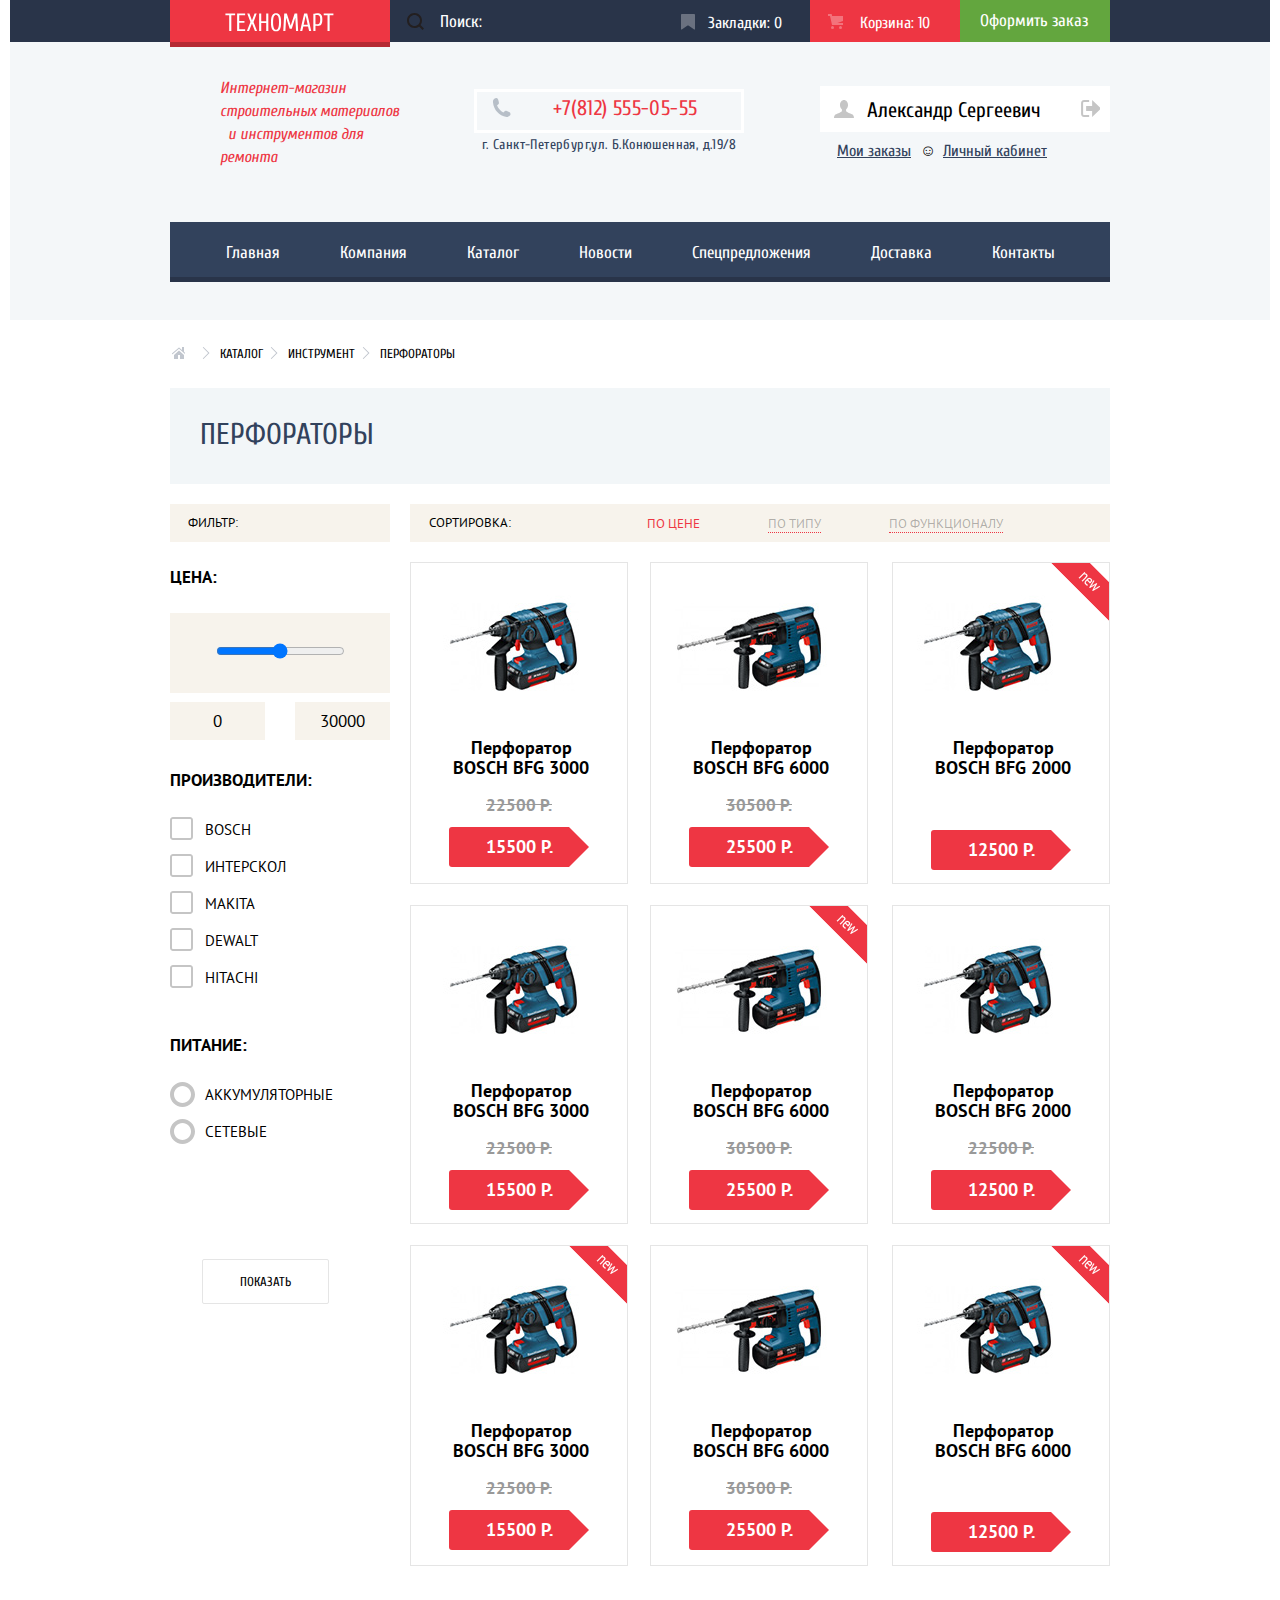
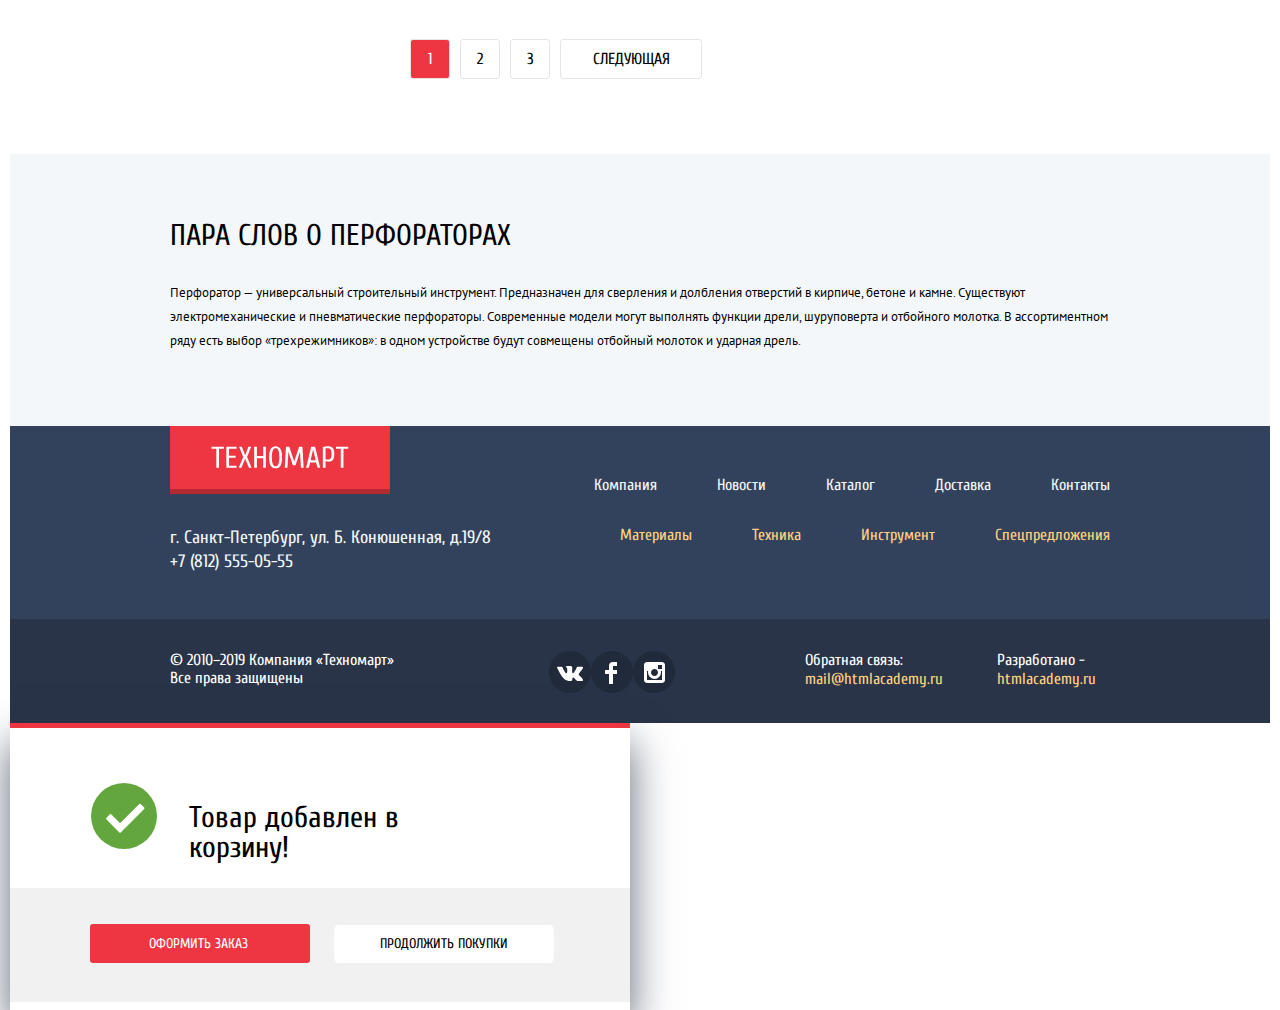
==== commit 1e86a062: "правки" ====
--- a/catalog.html
+++ b/catalog.html
@@ -19,26 +19,26 @@
         <input class="top-bar__searching" name="searching" id="search_field" placeholder="Поиск:" type="text">
       </form>
         <a class="button bookmark-link" href="#">Закладки: <span>0</span></a>
-        <a class="button cart-link" href="#">Корзина: <span>0</span></a>
+        <a class="button catalog_cart-link" href="#">Корзина: <span>10</span></a>
         <a class="button order-link" href="#">Оформить заказ</a>
       </div>
   </div>
-  <div class="bottom-bar-wrapper">
-      <div class="bottom-bar container">
-        <p class="bottom-bar__description">Интернет-магазин строительных материалов и инструментов для ремонта</p>
-        <div class="bottom-info">
-        <a class="bottom-bar__phone" href="tel:+78125550555">+7(812) 555-05-55</a>
+  <div class="bottom_bar-wrapper">
+      <div class="bottom_bar container">
+        <p class="bottom_bar_description">Интернет-магазин строительных материалов &nbsp; и инструментов для ремонта</p>
+        <div class="bottom_info">
+        <a class="bottom_bar_phone" href="tel:+78125550555">+7(812) 555-05-55</a>
             <p class="address">г. Санкт-Петербург,ул. Б.Конюшенная, д.19/8</p>
           </div>
-          <div class="when-login">
+          <div class="when_login">
         <div class="catalog_user_block">
-          <div class="home"><a class="home-icon" href="index.html"><span class="visually_hidden">Дом</span></a></div>
+          <div class="home"><a class="home_icon" href="index.html"><span class="visually_hidden">Дом</span></a></div>
           <a class="user-display-name" href="#">Александр Сергеевич</a>
-          <div class="logout"><a class="logout-icon" href="#"><span class="visually_hidden">Выход</span></a></div>
+          <div class="logout"><a class="logout_icon" href="#"><span class="visually_hidden">Выход</span></a></div>
         </div>
             <div class="under-login">
-          <a class="my-orders" href="#">Мои заказы</a>
-          <a class="my-account" href="#">Личный кабинет</a>
+          <a class="my_orders" href="#">Мои заказы</a>
+          <a class="my_account" href="#">Личный кабинет</a>
         </div>
         </div>
       </div>
@@ -55,7 +55,8 @@
      </nav>
       </div>
    </header>
-  	<main class="container">
+  	<main>
+      <div class="container">
       <ul class="breadcrumbs">
           <li><a class="breadcrumbs_item-home" href="index.html"><span class="visually_hidden">Главная</span></a></li>
           <li class="breadcrumbs_list"><a class="breadcrumbs_item" href="store.html">Каталог</a></li>
@@ -134,7 +135,7 @@
               <span class="old-price">22500 Р.</span><div class="price-red">15500 Р.</div>
               <div class="action">
               <a class="button_buy" href="#">Купить</a>
-              <a class="button__bookmark" href="#">в Закладки</a>
+              <a class="button_bookmark" href="#">в Закладки</a>
               </div>
             </li>
             <li class="catalog_list_item">
@@ -143,7 +144,7 @@
               <span class="old-price">30500 Р.</span><div class="price-red">25500 Р.</div>
               <div class="action">
               <a class="button_buy" href="#">Купить</a>
-              <a class="button__bookmark" href="#">в Закладки</a>
+              <a class="button_bookmark" href="#">в Закладки</a>
               </div>
             </li>
            <li class="catalog_list_item">
@@ -152,11 +153,11 @@
               <span class="hidden-price">0</span><div class="price-red">12500 Р.</div>
               <div class="action">
               <a class="button_buy" href="#">Купить</a>
-              <a class="button__bookmark" href="#">в Закладки</a>
-              </div>
-              <div class="action">
-              <a class="button_buy" href="#">Купить</a>
-              <a class="button__bookmark" href="#">в Закладки</a>
+              <a class="button_bookmark" href="#">в Закладки</a>
+              </div>
+              <div class="action">
+              <a class="button_buy" href="#">Купить</a>
+              <a class="button_bookmark" href="#">в Закладки</a>
               </div>
               <div class="flag new-flag">new</div>
             </li>
@@ -166,7 +167,7 @@
               <span class="old-price">22500 Р.</span><div class="price-red">15500 Р.</div>
               <div class="action">
               <a class="button_buy" href="#">Купить</a>
-              <a class="button__bookmark" href="#">в Закладки</a>
+              <a class="button_bookmark" href="#">в Закладки</a>
               </div>
             </li>
             <li class="catalog_list_item">
@@ -176,7 +177,7 @@
               <div class="flag new-flag">new</div>
               <div class="action">
               <a class="button_buy" href="#">Купить</a>
-              <a class="button__bookmark" href="#">в Закладки</a>
+              <a class="button_bookmark" href="#">в Закладки</a>
               </div>
             </li>
            <li class="catalog_list_item">
@@ -185,7 +186,7 @@
               <span class="old-price">22500 Р.</span><div class="price-red">12500 Р.</div>
               <div class="action">
               <a class="button_buy" href="#">Купить</a>
-              <a class="button__bookmark" href="#">в Закладки</a>
+              <a class="button_bookmark" href="#">в Закладки</a>
               </div>
             </li>
             <li class="catalog_list_item">
@@ -195,7 +196,7 @@
               <div class="flag new-flag">new</div>
               <div class="action">
               <a class="button_buy" href="#">Купить</a>
-              <a class="button__bookmark" href="#">в Закладки</a>
+              <a class="button_bookmark" href="#">в Закладки</a>
               </div>
             </li>
             <li class="catalog_list_item">
@@ -204,7 +205,7 @@
               <span class="old-price">30500 Р.</span><div class="price-red">25500 Р.</div>
               <div class="action">
               <a class="button_buy" href="#">Купить</a>
-              <a class="button__bookmark" href="#">в Закладки</a>
+              <a class="button_bookmark" href="#">в Закладки</a>
               </div>
             </li>
             <li class="catalog_list_item">
@@ -213,18 +214,30 @@
               <span class="hidden-price">0</span><div class="price-red">12500 Р.</div>
               <div class="action">
               <a class="button_buy" href="#">Купить</a>
-              <a class="button__bookmark" href="#">В Закладки</a>
+              <a class="button_bookmark" href="#">В Закладки</a>
               </div>
               <div class="flag new-flag">new</div>
             </li>
           </ul>
           <ul class="page_number">
-            <li class="page_number_item"><a href="#">1</a></li>
-            <li class="page_number_item"><a href="#">2</a></li>
-            <li class="page_number_item"><a href="#">3</a></li>
-            <li class="page_number_next"><a href="#">Следующая</a></li>
+            <li><a class="page_number_item current" href="#">1</a></li>
+            <li><a class="page_number_item" href="#">2</a></li>
+            <li><a class="page_number_item" href="#">3</a></li>
+            <li><a class="page_number_next" href="#">Следующая</a></li>
           </ul>
         </section>
+        </div>
+      </div>
+        <div class="perforator_about_wrapper">
+        <section class="perforator_about container">
+          <h3 class="perforator_about_title">Пара слов о перфораторах</h3>
+          <p class="perforator_about_text">
+            Перфоратор — универсальный строительный инструмент. Предназначен для сверления и долбления
+            отверстий в кирпиче, бетоне и камне.
+            Существуют электромеханические и пневматические перфораторы. Современные модели могут выполнять
+            функции дрели, шуруповерта и отбойного молотка. В ассортиментном ряду есть выбор «трехрежимников»:
+            в одном устройстве будут совмещены отбойный молоток и ударная дрель.</p>
+          </section>
         </div>
   		</main>
       <footer class="footer-main">
--- a/css/style.css
+++ b/css/style.css
@@ -2,9 +2,8 @@
   text-transform: uppercase;
   font-family: "Cuprum", Arial, sans-serif;
   margin: 0;
-  /* padding: 0 10px; */
+  padding: 0 10px;
   background-color: #ffffff;
-
 }
 
 a{
@@ -211,16 +210,30 @@
 }
 
 .cart-link{
-  width: 69px;
-  padding: 14px 31px 13px 50px;
-  position: relative;
-}
-
-.cart-link:active{
+  width: 74px;
+  height: 15px;
+  padding: 14px 26px 13px 50px;
+  position: relative;
+}
+
+.catalog_cart-link{
+  overflow: hidden;
+  width: 100px;
+  height: 15px;
+  padding-top: 14px;
+  padding-bottom: 13px;
+  padding-left: 50px;
+  position: relative;
+  background-color: #ee3643;
+}
+
+.cart-link:active,
+.catalog_cart-link:active{
   color: rgba(255, 255, 255, 0.6);
 }
 
-.cart-link::before{
+.cart-link::before,
+.catalog_cart-link::before{
   content: "";
   position: absolute;
   width: 15px;
@@ -230,11 +243,13 @@
   opacity: 0.3;
 }
 
-.cart-link:hover::before{
+.cart-link:hover::before,
+.catalog_cart-link:hover::before{
   opacity: 1;
 }
 
-.cart-link:active:before{
+.cart-link:active:before,
+.catalog_cart-link:active:before{
   opacity: 0.3;
 }
 
@@ -341,7 +356,7 @@
   opacity: 0.3;
 }
 
-.home-icon::before{
+.home_icon::before{
   content: "";
   position: absolute;
   width: 20px;
@@ -350,15 +365,15 @@
   background: url("../img/icon-user.svg") no-repeat 0 0;
 }
 
-.home-icon:hover::before{
+.home_icon:hover::before{
   background: url("../img/icon-user-black.svg") no-repeat 0 0;
 }
 
-.home-icon:active::before{
+.home_icon:active::before{
   background: url("../img/icon-user.svg") no-repeat 0 0;
 }
 
-.logout-icon::after{
+.logout_icon::after{
   content: "";
   position: absolute;
   width: 20px;
@@ -367,15 +382,15 @@
   background: url("../img/icon-logout.svg") no-repeat 0 0;
 }
 
-.logout-icon:hover::after{
+.logout_icon:hover::after{
   background: url("../img/icon-logout-black.svg") no-repeat 0 0;
 }
 
-.logout-icon:active::after{
+.logout_icon:active::after{
   background: url("../img/icon-logout.svg") no-repeat 0 0;
 }
 
-.when-login{
+.when_login{
   margin-left: auto;
 }
 
@@ -386,31 +401,31 @@
   padding-left: 17px;
 }
 
-.my-orders{
+.my_orders{
   text-decoration: underline;
   color: #32425c;
   margin-right: 28px;
 }
 
-.my-orders:hover{
+.my_orders:hover{
   color: #ee3643;
 }
 
-.my-orders:active {
+.my_orders:active {
   color: rgba(50, 66, 92, 0.3);
 }
 
-.my-account{
+.my_account{
   padding: 0;
   text-decoration: underline;
   color: #32425c;
 }
 
-.my-account:hover {
+.my_account:hover {
   color:#ee3643;
 }
 
-.my-account:active {
+.my_account:active {
   color: rgba(50, 66, 92, 0.3);
 }
 
@@ -477,14 +492,14 @@
   color: #ffffff;
 }
 
-.bottom-bar{
+.bottom_bar{
   padding-top: 35px;
   padding-bottom: 53px;
   display: flex;
   align-items: center;
 }
 
-.bottom-bar__description{
+.bottom_bar_description{
   margin: 0;
   display: block;
   padding-left: 50px;
@@ -493,11 +508,11 @@
   font-style: italic;
   line-height: 23px;
   text-align: left;
-  width: 196px;
+  width: 183px;
   color: #ee3643;
 }
 
-.bottom-info{
+.bottom_info{
   display: block;
   margin-left: 71px;
   width: 270px;
@@ -509,7 +524,7 @@
   color: #e9292a;
 }
 
-.bottom-bar__phone{
+.bottom_bar_phone{
   text-decoration: none;
   color: #ee3643;
   position: relative;
@@ -518,7 +533,7 @@
   padding: 6px 40px 11px 72px;
 }
 
-.bottom-bar__phone::before{
+.bottom_bar_phone::before{
   content: "";
   position: absolute;
   width: 19px;
@@ -972,7 +987,8 @@
   box-shadow: 0px 10px 25px 0 rgba(41, 52, 73, 0.5);
 }
 
-.button__bookmark{
+.button_bookmark{
+  position: relative;
   display: block;
   width: 122px;
   font-family: "Cuprum", Arial sans-serif;
@@ -985,12 +1001,12 @@
   color: #32425c;
 }
 
-.button__bookmark:hover{
+.button_bookmark:hover{
   color: #32425c;
   border: solid 3px #32425c;
 }
 
-.button__bookmark:active{
+.button_bookmark:active{
   opacity: 0.3;
 }
 
@@ -1012,11 +1028,26 @@
 }
 
 .button_buy:hover{
+  opacity: 1;
   background-color: #5fbb2d;
 }
 
 .button_buy:active{
   background-color: #518534;
+}
+
+.button_buy::after{
+  position: absolute;
+  content: "";
+  width: 15px;
+  height: 15px;
+  left: 27%;
+  opacity: 0.3;
+  background: url("../img/icon-cart.svg") no-repeat 0 0;
+}
+
+.button_buy:hover::after{
+  opacity: 1;
 }
 
 .catalog_list_item-name{
@@ -1027,7 +1058,7 @@
   text-align: center;
   color: #000000;
   margin: 0;
-  margin-bottom: 18px;
+  padding: 5px 26px 18px 30px;
 }
 
 .old-price{
@@ -1241,7 +1272,6 @@
   height: 23px;
   top: -3px;
   left: 0px;
-  opacity: 0.3;
   background: url("../img/checkbox-off-hover.svg") no-repeat 0 0;
 }
 
@@ -1262,8 +1292,6 @@
   height: 23px;
   top: -3px;
   left: 0px;
-  opacity: 0.3;
-  z-index: 10;
   background: url("../img/checkbox-on-hover.svg") no-repeat 0 0;
 }
 
@@ -1285,7 +1313,6 @@
   height: 25px;
   top: -3px;
   left: 0px;
-  opacity: 0.5;
   background: url("../img/radio-off-hover.svg") no-repeat 0 0;
 }
 
@@ -1306,7 +1333,6 @@
   height: 25px;
   top: -3px;
   left: 0px;
-  opacity: 0.3;
   background: url("../img/radio-on-hover.svg") no-repeat 0 0;
 }
 
@@ -1360,7 +1386,8 @@
   list-style: none;
   margin: 0;
   padding: 0;
-  padding-bottom: 60px;
+  margin-top: 52px;
+  margin-bottom: 75px;
 }
 
 .page_number_item,
@@ -1375,10 +1402,6 @@
   margin-right: 10px;
 }
 
-.page_number_item:nth-child(1){
-  background-color: #ee3643;
-}
-
 .page_number_next{
   width: 140px;
   height: 38px;
@@ -1394,10 +1417,45 @@
   border-color: #ee3643;
 }
 
-.page_number_item a,
-.page_number_next a{
+.page_number_item,
+.page_number_next{
   text-decoration: none;
   color: #000000;
+}
+
+.current{
+  color: #ffffff;
+  background-color: #ee3643;
+}
+
+
+.perforator_about_wrapper{
+  background-color: #f4f7f9;
+}
+
+.perforator_about{
+  display: flex;
+  flex-direction: column;
+}
+
+.perforator_about_title{
+  font-family: "Cuprum", Arial, sans-serif;
+  font-size: 30px;
+  line-height: 30px;
+  font-weight: normal;
+  margin-top: 0;
+  padding: 0;
+  padding-top: 67px;
+}
+
+.perforator_about_text{
+  font-family: "PT Sans", Arial, sans-serif;
+  font-size: 13px;
+  line-height: 24px;
+  text-transform: none;
+  margin: 0;
+  padding: 0;
+  padding-bottom: 73px;
 }
 
 .catalog_list .catalog_list_item:nth-child(3n){
@@ -1409,7 +1467,7 @@
   background-color: #293449;
 }
 
-.bottom-bar-wrapper{
+.bottom_bar-wrapper{
   background-color: #f4f7f9;
   height: 278px;
 }
@@ -1750,7 +1808,7 @@
   align-items: center;
   text-align: center;
   background-color: #f9f5f0;
-  margin-top: 21px;
+  margin-top: 26px;
   height: 89px;
 }
 
@@ -1854,7 +1912,7 @@
 }
 
 .about_services{
-  background: url("../img/delivery.png") no-repeat 100% 220px;
+
   }
 
 .about_services_title{
@@ -1885,6 +1943,7 @@
   position: relative;
   padding: 0;
   margin: 0;
+  padding-bottom: 99px;
 }
 
 .services_title::after{
@@ -1924,13 +1983,16 @@
 }
 
 .services_description{
+  position: relative;
   margin: 0;
   padding: 0;
   margin-left: 80px;
   width: 290px;
 }
 
-.delivery_show_title{
+.delivery_show_title,
+.waranty_show_title,
+.credit_show_title{
   margin: 0;
   padding: 0;
   font-size: 36px;
@@ -1939,29 +2001,39 @@
   margin-bottom: 34px;
 }
 
-.delivery_show_descriptiion{
+.delivery_show_descriptiion,
+.waranty_show_description,
+.credit_show_description{
   font-family: "PT Sans", Arial, sans-serif;
   font-size: 13px;
   line-height: 24px;
   margin: 0;
   text-transform: none;
   margin-bottom: 23px;
-}
-
-.credit{
-
+  width: 278px;
+}
+
+.waranty_show_description{
+  width: 380px;
 }
 
 .delivery_show{
+  width: 600px;
+  height: 190px;
+  background: url("../img/delivery.png") no-repeat 100% 20px;
+}
+
+.waranty_show{
   display: block;
-}
-
-.waranty_show{
-  display: none;
+  width: 600px;
+  height: 288px;
+  background: url("../img/guarantee.png") no-repeat 100% 20px;
 }
 
 .credit_show{
-  display: none;
+  width: 600px;
+  height: 283px;
+  background: url("../img/credit.png") no-repeat 100% 20px;
 }
 
 @keyframes bounce{
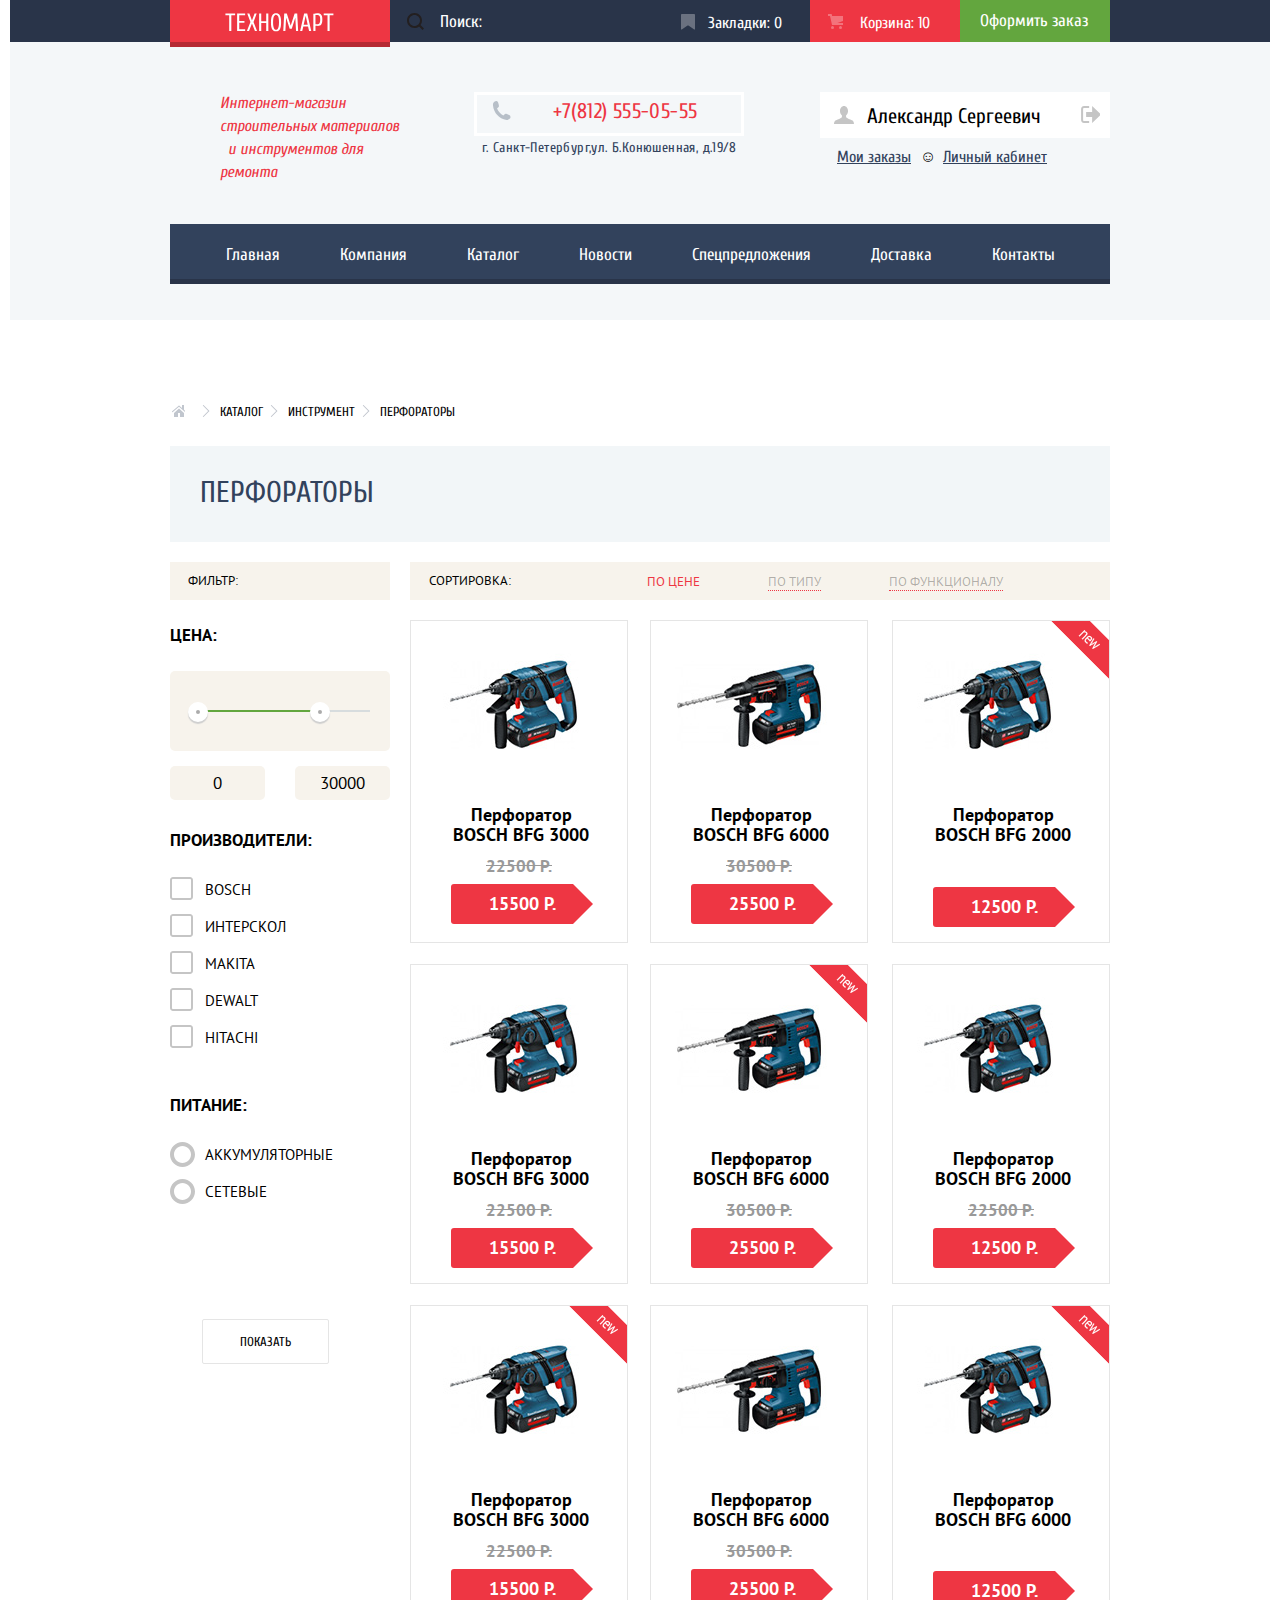
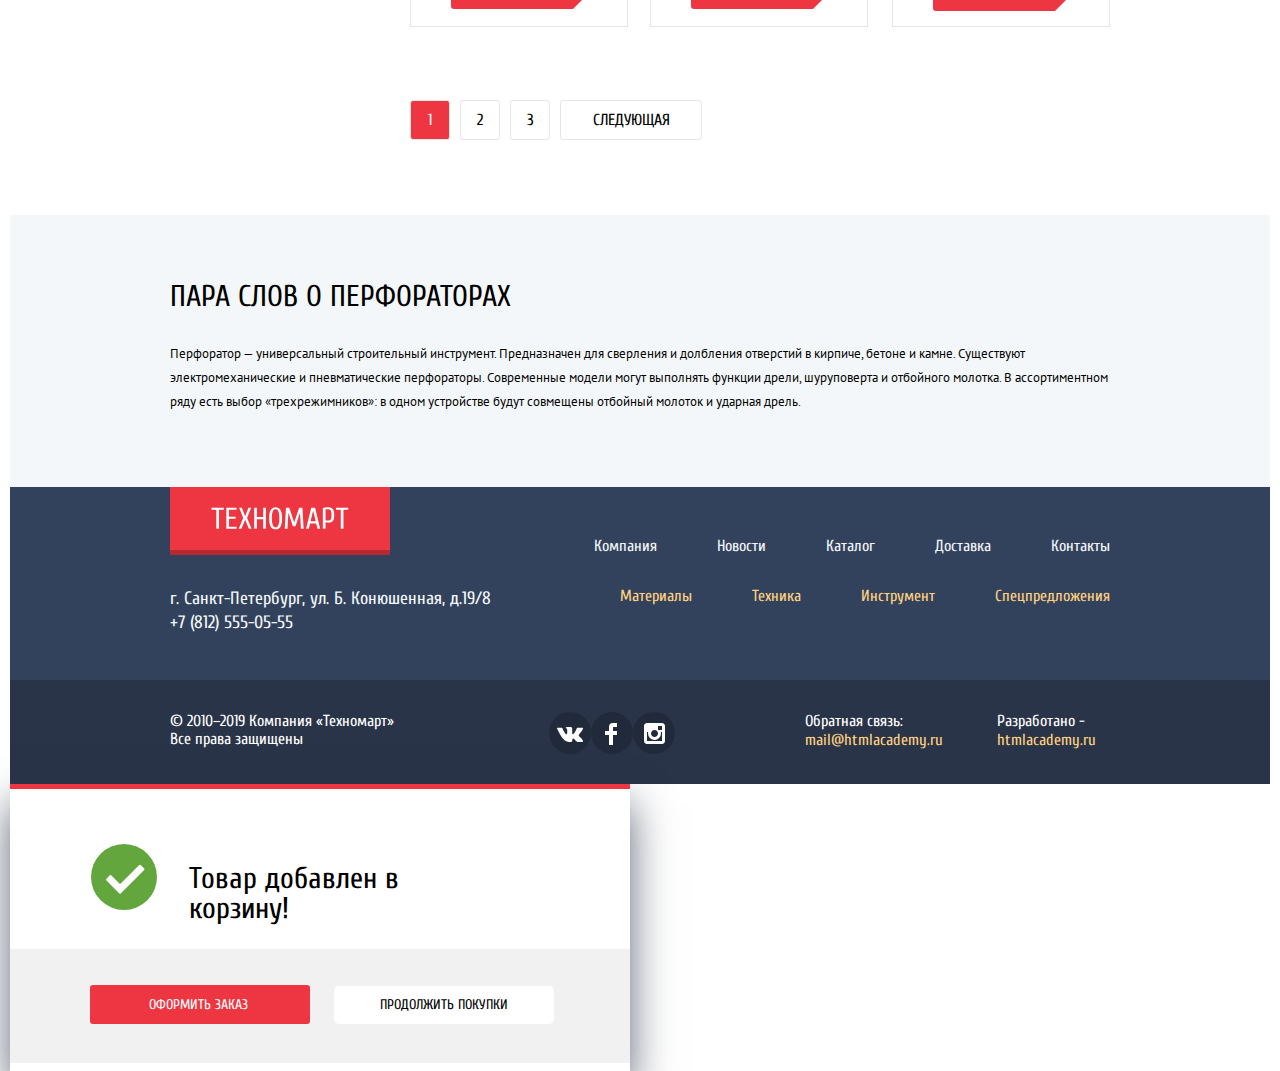
==== commit ea1e935e: "range_filter" ====
--- a/catalog.html
+++ b/catalog.html
@@ -69,20 +69,23 @@
           <div class="filter">
             <h4 class="filters_title">ФИЛЬТР: </h4>
           </div>
-          <form class="filter_range" action="https://echo.htmlacademy.ru" method="get">
-            <fieldset>
+          <form action="https://echo.htmlacademy.ru" method="get">
+            <fieldset class="filter_range">
             <legend>ЦЕНА:</legend>
-            <div class="filter_slide">
-            <label for="pricecount" class="price"><input name="pricecount" id="pricecount" type="range" min="0" max="30000" step="500"></label>
-          </div>
-            <div class="range_output">
-            <div class="range_output_left">
-              <p class="min_price">0</p>
+            <div class="range_filter">
+          <div class="range_controls">
+            <div class="scale">
+              <div class="bar"></div>
             </div>
-            <div class="range_output_right">
-              <p class="max_price">30000</p>
-            </div>
-          </div>
+            <div class="toggle toggle_min"></div>
+            <div class="toggle toggle_max"></div>
+          </div>
+          <div class="price_controls">
+            <label class="min_price"><input name="min_price" type="text" value="0"></label>
+            <label class="max_price"><input name="max_price" type="text" value="30000"></label>
+          </div>
+        </div>
+      </fieldset>
             </fieldset>
           <h2 class="visually_hidden">Фильтр товаров</h2>
           <form class="sort-form" action="https://echo.htmlacademy.ru" method="get">
--- a/css/style.css
+++ b/css/style.css
@@ -284,6 +284,8 @@
 }
 
 .user-block{
+  margin: 0;
+  margin-top: 11px;
   margin-left: auto;
   text-align: center;
   font-size: 21px;
@@ -493,10 +495,9 @@
 }
 
 .bottom_bar{
-  padding-top: 35px;
-  padding-bottom: 53px;
-  display: flex;
-  align-items: center;
+  padding-top: 50px;
+  padding-bottom: 40px;
+  display: flex;
 }
 
 .bottom_bar_description{
@@ -1058,7 +1059,7 @@
   text-align: center;
   color: #000000;
   margin: 0;
-  padding: 5px 26px 18px 30px;
+  padding: 14px 26px 12px 30px;
 }
 
 .old-price{
@@ -1071,10 +1072,15 @@
 
 .price-red{
   position: relative;
-  width: 80px;
+  width: 92px;
   height: 20px;
-  padding: 10px 30px;
-  margin: 13px auto;
+  padding-top: 10px;
+  padding-bottom: 10px;
+  padding-left: 25px;
+  padding-right: 25px;
+  margin-top: 9px;
+  margin-left: 40px;
+  margin-bottom: 15px;
   color: white;
   background: #ee3643;
   border-radius: 3px;
@@ -1128,55 +1134,86 @@
   margin-bottom: 21px;
 }
 
-.filter_range fieldset{
+.filter_range{
   border: none;
   margin: 0;
   padding: 0;
   margin-bottom: 25px;
 }
 
-.filter_slide{
-  display: flex;
-  align-items: center;
-  justify-content: center;
+.range_filter{
+  width: 220px;
+}
+
+.range_controls{
+  position: relative;
+  height: 41px;
   background-color: #f7f3ec;
-  height: 80px;
-  margin-bottom: 9px;
-}
-
-.range_output{
-  display: flex;
-}
-
-.range_output_left{
-  display: flex;
-  align-items: center;
-  justify-content: center;
+  border-radius: 5px;
+  margin-bottom: 15px;
+  padding-top: 39px;
+  padding-right: 20px;
+  padding-left: 20px;
+}
+
+.range_controls .scale{
+  height: 2px;
+  background: #d7dcde;
+}
+
+.range_controls .bar{
+  width: 70%;
+  height: 2px;
+  background: #63a63e;
+}
+
+.range_controls .toggle{
+  position: absolute;
+  top: 31px;
+  left: 0;
+  width: 4px;
+  height: 4px;
+  padding: 0;
+  border: 8px solid #ffffff;
+  background-color: #ababab;
+  border-radius: 50%;
+  box-shadow: 0 2px 1px 0 #cfcfcf;
+}
+
+.range_controls .toggle_min{
+  left: 18px;
+}
+
+.range_controls .toggle_max{
+  left: 140px;
+}
+
+.price_controls{
+  font-size: 0;
+}
+
+.price_controls label{
+  display: inline-block;
+  width: 50%;
+  font-size: 16px;
+  text-transform: uppercase;
+}
+
+.price_controls input{
   font-family: "PT Sans", Arial, sans-serif;
   font-size: 17px;
   line-height: 18px;
-  background-color: #f7f3ec;
-  width: 95px;
-  height: 38px;
-  margin-right: 30px;
-}
-
-
-.range_output_right{
-  display: flex;
-  align-items: center;
-  justify-content: center;
-  font-family: "PT Sans", Arial, sans-serif;
-  font-size: 17px;
-  line-height: 18px;
-  background-color: #f7f3ec;
-  width: 95px;
-  height: 38px;
-}
-
-.min_price,
+  text-align: center;
+  color: #000000;
+  width: 75px;
+  padding: 8px 10px;
+  border: none;
+  border-radius: 5px;
+  background: #f7f3ec;
+}
+
 .max_price{
-  margin: 0;
+  text-align: right;
 }
 
 .sort{
@@ -1470,6 +1507,7 @@
 .bottom_bar-wrapper{
   background-color: #f4f7f9;
   height: 278px;
+  margin-bottom: 58px;
 }
 
 .company-title {
@@ -1606,7 +1644,7 @@
 }
 
 .main_promo{
-  padding-top: 59px;
+  margin-bottom: 53px;
 }
 
 .block{
@@ -1808,7 +1846,7 @@
   align-items: center;
   text-align: center;
   background-color: #f9f5f0;
-  margin-top: 26px;
+  margin-bottom: 15px;
   height: 89px;
 }
 
@@ -1841,7 +1879,7 @@
 }
 
 .popular_goods_item{
-  margin-top: 21px;
+  margin-bottom: 5px;
 }
 
 .promo_item{
@@ -1859,7 +1897,7 @@
   flex-wrap: wrap;
   align-items: center;
   justify-content: center;
-  padding-bottom: 85px;
+  margin-bottom: 64px;
 }
 
 .manufacturer_block{
@@ -1869,13 +1907,13 @@
   border: 1px solid #eaeaea;
   width: 220px;
   height: 145px;
-  margin-top: 20px;
+  margin-top: 15px;
   margin-right: 17px;
 }
 
 .manufacturer_block:nth-child(4n){
   margin: 0;
-  margin-top: 20px;
+  margin-top: 15px;
 }
 
 .manufacturer_block:hover{
@@ -1899,7 +1937,6 @@
 
 .main_services{
   height: 522px;
-  padding-top: 68px;
   background-color: #f4f7f9;
 }
 
@@ -1911,10 +1948,6 @@
   background-color: transparent;
 }
 
-.about_services{
-
-  }
-
 .about_services_title{
   width: 398px;
 }
@@ -1929,7 +1962,8 @@
   font-family: "Cuprum", Arial, sans-serif;
   font-size: 30px;
   line-height: 30px;
-  margin-bottom: 38px;
+  padding-bottom: 26px;
+  padding-top: 67px;
 }
 
 .main_services_text{
@@ -2018,13 +2052,14 @@
 }
 
 .delivery_show{
+  display: block;
   width: 600px;
-  height: 190px;
+  height: 279px;
   background: url("../img/delivery.png") no-repeat 100% 20px;
 }
 
 .waranty_show{
-  display: block;
+  display: none;
   width: 600px;
   height: 288px;
   background: url("../img/guarantee.png") no-repeat 100% 20px;
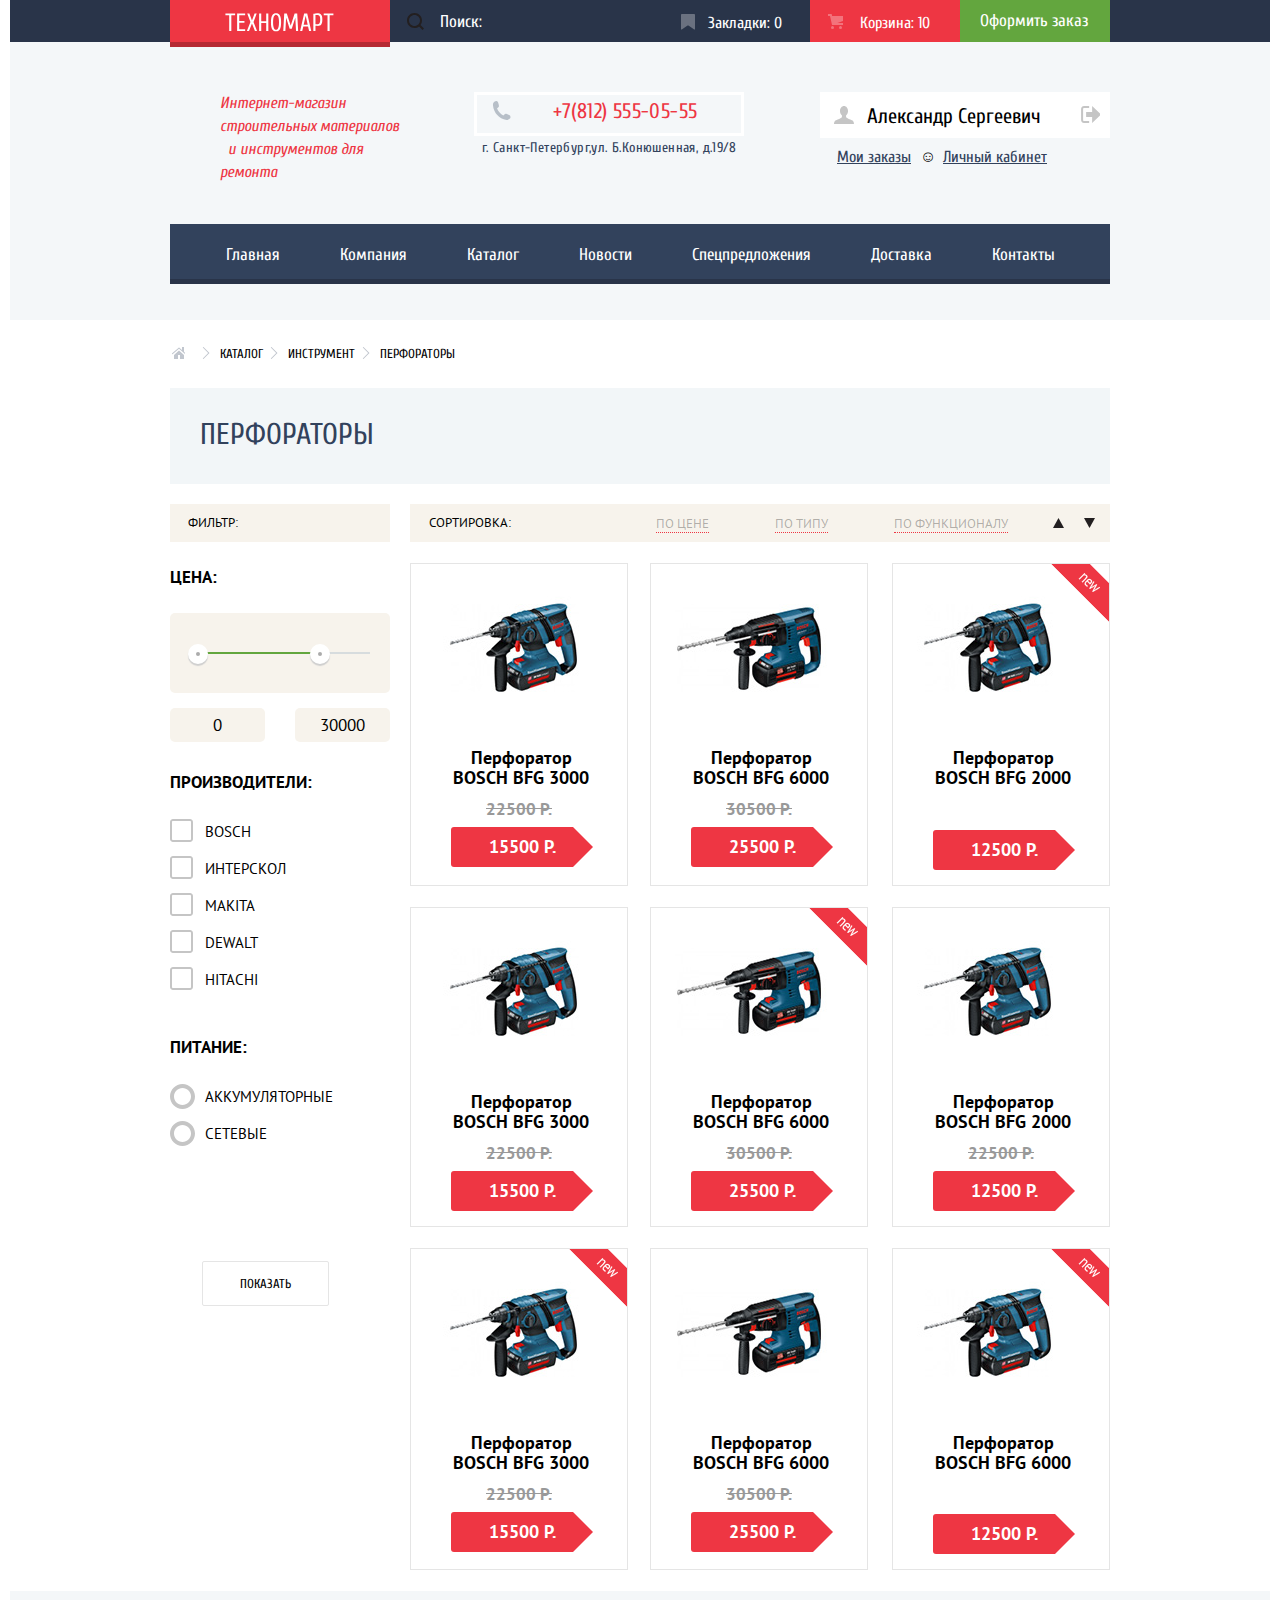
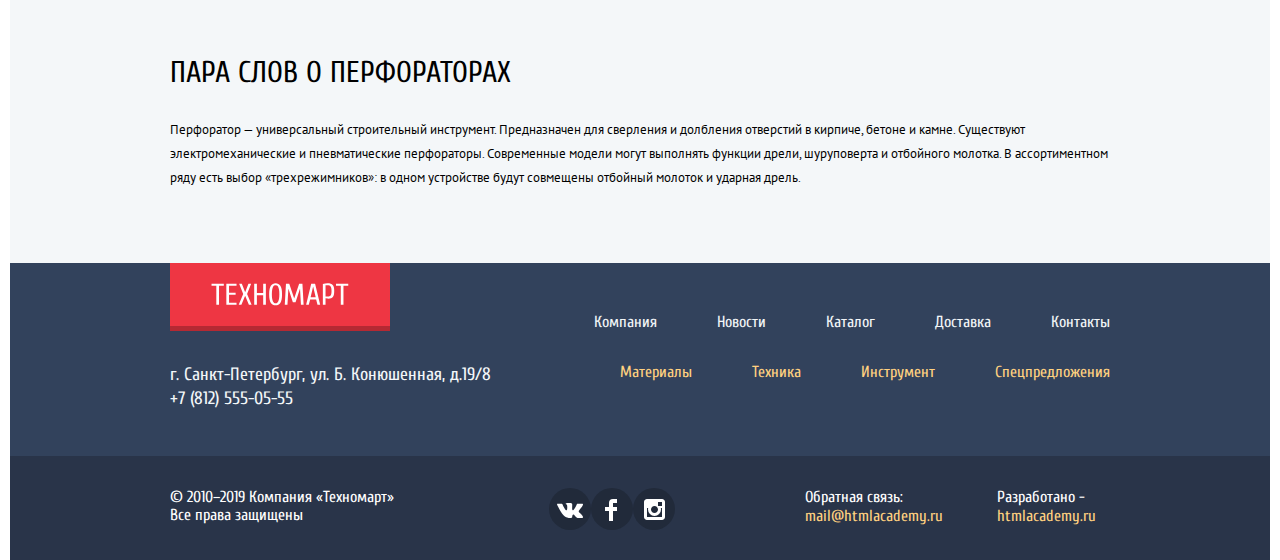
==== commit d5dce63a: "huh" ====
--- a/catalog.html
+++ b/catalog.html
@@ -1,296 +1,311 @@
 <!DOCTYPE html>
 <html lang="ru">
-  <head>
+
+<head>
     <meta charset="utf-8">
     <title>HTML Academy: Техномарт</title>
     <link href="https://fonts.googleapis.com/css?family=Cuprum:400,700&display=swap&subset=cyrillic" rel="stylesheet">
     <link href="https://fonts.googleapis.com/css?family=PT Sans:400,400i,700&display=swap&subset=cyrillic" rel="stylesheet">
     <link rel="stylesheet" href="css/normalize.css">
     <link rel="stylesheet" href="css/style.css">
-  </head>
-  <body>
+</head>
+
+<body>
     <header class="site_header">
-      <h1 class="visually_hidden">Интернет-магазин электротоваров Техномарт</h1>
-     <div class="top_bar_wrapper">
-      <div class="top-bar container">
-    <a class="top-bar__main-logo" href="index.html"><img src="img/main-logo.svg" width="109" height="19" alt="Логотип магазина Техномарт"></a>
-      <form class="search-field" action= "https://echo.htmlacademy.ru" method="get">
-        <!-- <label for="search_field"><span class="visually_hidden">Поле поиска</span><label> -->
-        <input class="top-bar__searching" name="searching" id="search_field" placeholder="Поиск:" type="text">
-      </form>
-        <a class="button bookmark-link" href="#">Закладки: <span>0</span></a>
-        <a class="button catalog_cart-link" href="#">Корзина: <span>10</span></a>
-        <a class="button order-link" href="#">Оформить заказ</a>
-      </div>
-  </div>
-  <div class="bottom_bar-wrapper">
-      <div class="bottom_bar container">
-        <p class="bottom_bar_description">Интернет-магазин строительных материалов &nbsp; и инструментов для ремонта</p>
-        <div class="bottom_info">
-        <a class="bottom_bar_phone" href="tel:+78125550555">+7(812) 555-05-55</a>
-            <p class="address">г. Санкт-Петербург,ул. Б.Конюшенная, д.19/8</p>
-          </div>
-          <div class="when_login">
-        <div class="catalog_user_block">
-          <div class="home"><a class="home_icon" href="index.html"><span class="visually_hidden">Дом</span></a></div>
-          <a class="user-display-name" href="#">Александр Сергеевич</a>
-          <div class="logout"><a class="logout_icon" href="#"><span class="visually_hidden">Выход</span></a></div>
-        </div>
-            <div class="under-login">
-          <a class="my_orders" href="#">Мои заказы</a>
-          <a class="my_account" href="#">Личный кабинет</a>
-        </div>
-        </div>
-      </div>
-      <nav class="container navigation">
-        <ul class="main_nav">
-       <li class="nav_link"><a href="index.html">Главная</a></li>
-       <li class="nav_link"><a href="company.html">Компания</a></li>
-       <li class="nav_link"><a href="catalog.html">Каталог</a></li>
-       <li class="nav_link"><a href="news.html">Новости</a></li>
-       <li class="nav_link"><a href="deals.html">Спецпредложения</a></li>
-       <li class="nav_link"><a href="delivery.html">Доставка</a></li>
-       <li class="nav_link"><a href="contacts.html">Контакты</a></li>
-     </ul>
-     </nav>
-      </div>
-   </header>
-  	<main>
-      <div class="container">
-      <ul class="breadcrumbs">
-          <li><a class="breadcrumbs_item-home" href="index.html"><span class="visually_hidden">Главная</span></a></li>
-          <li class="breadcrumbs_list"><a class="breadcrumbs_item" href="store.html">Каталог</a></li>
-          <li class="breadcrumbs_list"><a class="breadcrumbs_item" href="tools.html">Инструмент</a></li>
-          <li class="rte breadcrumbs_item-current">Перфораторы</li>
-        </ul>
-        <h2 class="page-title">Перфораторы</h2>
-        <div class="catalog-container">
-        <section class="product_filter">
-          <div class="filter">
-            <h4 class="filters_title">ФИЛЬТР: </h4>
-          </div>
-          <form action="https://echo.htmlacademy.ru" method="get">
-            <fieldset class="filter_range">
-            <legend>ЦЕНА:</legend>
-            <div class="range_filter">
-          <div class="range_controls">
-            <div class="scale">
-              <div class="bar"></div>
-            </div>
-            <div class="toggle toggle_min"></div>
-            <div class="toggle toggle_max"></div>
-          </div>
-          <div class="price_controls">
-            <label class="min_price"><input name="min_price" type="text" value="0"></label>
-            <label class="max_price"><input name="max_price" type="text" value="30000"></label>
-          </div>
-        </div>
-      </fieldset>
-            </fieldset>
-          <h2 class="visually_hidden">Фильтр товаров</h2>
-          <form class="sort-form" action="https://echo.htmlacademy.ru" method="get">
-            <fieldset class="manufacturer">
-              <legend>Производители: </legend>
-            <input class="visually_hidden item_manufacturer_brand" type="checkbox" id="Bosch" name="bosch">
-              <label for="Bosch">BOSCH</label>
-            <input class="visually_hidden item_manufacturer_brand" type="checkbox" id="Interskol" name="inter">
-              <label for="Interskol">Интерскол</label>
-            <input class="visually_hidden item_manufacturer_brand" type="checkbox" id="Makita" name="makita">
-              <label for="Makita">Makita</label>
-            <input class="visually_hidden item_manufacturer_brand" type="checkbox" id="Dewalt" name="Dewalt">
-              <label for="Dewalt">Dewalt</label>
-            <input class="visually_hidden item_manufacturer_brand" type="checkbox" id="Hitachi" name="Hitachi">
-              <label for="Hitachi">Hitachi</label>
-        </fieldset>
-         <fieldset class="power-type">
-          <legend>Питание: </legend>
-            <input class="visually_hidden item_power_type" type="radio" id="acc" name="power">
-            <label for="acc">Аккумуляторные</label>
-            <input class="visually_hidden item_power_type" type="radio" id="power" name="power">
-            <label for="power">Сетевые</label>
-          </fieldset>
-          <button class="button-show">Показать</button>
-        </form>
-        </section>
-        <section class="catalog">
-          <h2 class="visually_hidden">Список перфораторов</h2>
-          <div class="sort">
-            <h4 class="sort_title">СОРТИРОВКА: </h4>
-            <ul class="sort_types">
-              <li class="sort_types_item">
-                <input type="radio" name="sort_item" id="types_price" value="sorting" checked>
-                <label for="types_price">ПО ЦЕНЕ</label>
-              </li>
-              <li class="sort_types_item">
-                <input type="radio" name="sort_item" id="types_type" value="sorting">
-                <label for="types_type">ПО ТИПУ</label>
-              </li>
-              <li class="sort_types_item">
-                <input type="radio" name="sort_item" id="types_functional" value="sorting">
-                <label for="types_functional">ПО ФУНКЦИОНАЛУ</label>
-              </li>
+        <h1 class="visually_hidden">Интернет-магазин электротоваров Техномарт</h1>
+        <div class="top_bar_wrapper">
+            <div class="top-bar container">
+                <a class="top-bar__main-logo" href="index.html"><img src="img/main-logo.svg" width="109" height="19" alt="Логотип магазина Техномарт"></a>
+                <form class="search-field" action="https://echo.htmlacademy.ru" method="get">
+                    <!-- <label for="search_field"><span class="visually_hidden">Поле поиска</span><label> -->
+                    <input class="top-bar__searching" name="searching" id="search_field" placeholder="Поиск:" type="text">
+                </form>
+                <a class="button bookmark-link" href="#">Закладки: <span>0</span></a>
+                <a class="button catalog_cart-link" href="#">Корзина: <span>10</span></a>
+                <a class="button order-link" href="#">Оформить заказ</a>
+            </div>
+        </div>
+        <div class="bottom_bar-wrapper">
+            <div class="bottom_bar container">
+                <p class="bottom_bar_description">Интернет-магазин строительных материалов &nbsp; и инструментов для ремонта</p>
+                <div class="bottom_info">
+                    <a class="bottom_bar_phone" href="tel:+78125550555">+7(812) 555-05-55</a>
+                    <p class="address">г. Санкт-Петербург,ул. Б.Конюшенная, д.19/8</p>
+                </div>
+                <div class="when_login">
+                    <div class="catalog_user_block">
+                        <div class="home"><a class="home_icon" href="index.html"><span class="visually_hidden">Дом</span></a></div>
+                        <a class="user-display-name" href="#">Александр Сергеевич</a>
+                        <div class="logout"><a class="logout_icon" href="#"><span class="visually_hidden">Выход</span></a></div>
+                    </div>
+                    <div class="under-login">
+                        <a class="my_orders" href="#">Мои заказы</a>
+                        <a class="my_account" href="#">Личный кабинет</a>
+                    </div>
+                </div>
+            </div>
+            <nav class="container navigation">
+                <ul class="main_nav">
+                    <li class="nav_link"><a href="index.html">Главная</a></li>
+                    <li class="nav_link"><a href="company.html">Компания</a></li>
+                    <li class="nav_link"><a href="catalog.html">Каталог</a></li>
+                    <li class="nav_link"><a href="news.html">Новости</a></li>
+                    <li class="nav_link"><a href="deals.html">Спецпредложения</a></li>
+                    <li class="nav_link"><a href="delivery.html">Доставка</a></li>
+                    <li class="nav_link"><a href="contacts.html">Контакты</a></li>
+                </ul>
+            </nav>
+        </div>
+    </header>
+    <main>
+        <div class="container">
+            <ul class="breadcrumbs">
+                <li><a class="breadcrumbs_item-home" href="index.html"><span class="visually_hidden">Главная</span></a></li>
+                <li class="breadcrumbs_list"><a class="breadcrumbs_item" href="store.html">Каталог</a></li>
+                <li class="breadcrumbs_list"><a class="breadcrumbs_item" href="tools.html">Инструмент</a></li>
+                <li class="rte breadcrumbs_item-current">Перфораторы</li>
             </ul>
-          </div>
-          <ul class="catalog_list">
-            <li class="catalog_list_item">
-              <img src="img/item-bfg3000.jpg" width="218" height="170" alt="перфоратор BFG3000">
-              <h3 class="catalog_list_item-name">Перфоратор BOSCH BFG 3000</h3>
-              <span class="old-price">22500 Р.</span><div class="price-red">15500 Р.</div>
-              <div class="action">
-              <a class="button_buy" href="#">Купить</a>
-              <a class="button_bookmark" href="#">в Закладки</a>
-              </div>
-            </li>
-            <li class="catalog_list_item">
-              <img src="img/item-bfg6000.jpg" width="218" height="170" alt="перфоратор BFG6000">
-              <h3 class="catalog_list_item-name">Перфоратор BOSCH BFG 6000</h3>
-              <span class="old-price">30500 Р.</span><div class="price-red">25500 Р.</div>
-              <div class="action">
-              <a class="button_buy" href="#">Купить</a>
-              <a class="button_bookmark" href="#">в Закладки</a>
-              </div>
-            </li>
-           <li class="catalog_list_item">
-              <img src="img/item-bfg2000.jpg" width="218" height="170" alt="перфоратор BFG2000">
-              <h3 class="catalog_list_item-name">Перфоратор BOSCH BFG 2000</h3>
-              <span class="hidden-price">0</span><div class="price-red">12500 Р.</div>
-              <div class="action">
-              <a class="button_buy" href="#">Купить</a>
-              <a class="button_bookmark" href="#">в Закладки</a>
-              </div>
-              <div class="action">
-              <a class="button_buy" href="#">Купить</a>
-              <a class="button_bookmark" href="#">в Закладки</a>
-              </div>
-              <div class="flag new-flag">new</div>
-            </li>
-            <li class="catalog_list_item">
-              <img src="img/item-bfg3000.jpg" width="218" height="170" alt="перфоратор BFG3000">
-              <h3 class="catalog_list_item-name">Перфоратор BOSCH BFG 3000</h3>
-              <span class="old-price">22500 Р.</span><div class="price-red">15500 Р.</div>
-              <div class="action">
-              <a class="button_buy" href="#">Купить</a>
-              <a class="button_bookmark" href="#">в Закладки</a>
-              </div>
-            </li>
-            <li class="catalog_list_item">
-              <img src="img/item-bfg6000.jpg" width="218" height="170" alt="перфоратор BFG6000">
-              <h3 class="catalog_list_item-name">Перфоратор BOSCH BFG 6000</h3>
-              <span class="old-price">30500 Р.</span><div class="price-red">25500 Р.</div>
-              <div class="flag new-flag">new</div>
-              <div class="action">
-              <a class="button_buy" href="#">Купить</a>
-              <a class="button_bookmark" href="#">в Закладки</a>
-              </div>
-            </li>
-           <li class="catalog_list_item">
-              <img src="img/item-bfg2000.jpg" width="218" height="170" alt="перфоратор BFG3000">
-              <h3 class="catalog_list_item-name">Перфоратор BOSCH BFG 2000</h3>
-              <span class="old-price">22500 Р.</span><div class="price-red">12500 Р.</div>
-              <div class="action">
-              <a class="button_buy" href="#">Купить</a>
-              <a class="button_bookmark" href="#">в Закладки</a>
-              </div>
-            </li>
-            <li class="catalog_list_item">
-              <img src="img/item-bfg3000.jpg" width="218" height="170" alt="перфоратор BFG3000">
-              <h3 class="catalog_list_item-name">Перфоратор BOSCH BFG 3000</h3>
-              <span class="old-price">22500 Р.</span><div class="price-red">15500 Р.</div>
-              <div class="flag new-flag">new</div>
-              <div class="action">
-              <a class="button_buy" href="#">Купить</a>
-              <a class="button_bookmark" href="#">в Закладки</a>
-              </div>
-            </li>
-            <li class="catalog_list_item">
-              <img src="img/item-bfg6000.jpg" width="218" height="170" alt="перфоратор BFG6000">
-              <h3 class="catalog_list_item-name">Перфоратор BOSCH BFG 6000</h3>
-              <span class="old-price">30500 Р.</span><div class="price-red">25500 Р.</div>
-              <div class="action">
-              <a class="button_buy" href="#">Купить</a>
-              <a class="button_bookmark" href="#">в Закладки</a>
-              </div>
-            </li>
-            <li class="catalog_list_item">
-              <img src="img/item-bfg2000.jpg" width="218" height="170" alt="перфоратор BFG2000">
-              <h3 class="catalog_list_item-name">Перфоратор BOSCH BFG 6000</h3>
-              <span class="hidden-price">0</span><div class="price-red">12500 Р.</div>
-              <div class="action">
-              <a class="button_buy" href="#">Купить</a>
-              <a class="button_bookmark" href="#">В Закладки</a>
-              </div>
-              <div class="flag new-flag">new</div>
-            </li>
-          </ul>
-          <ul class="page_number">
-            <li><a class="page_number_item current" href="#">1</a></li>
-            <li><a class="page_number_item" href="#">2</a></li>
-            <li><a class="page_number_item" href="#">3</a></li>
-            <li><a class="page_number_next" href="#">Следующая</a></li>
-          </ul>
-        </section>
-        </div>
-      </div>
+            <h2 class="page-title">Перфораторы</h2>
+            <div class="catalog-container">
+                <section class="product_filter">
+                    <div class="filter">
+                        <h4 class="filters_title">ФИЛЬТР: </h4>
+                    </div>
+                    <form action="https://echo.htmlacademy.ru" method="get">
+                        <fieldset class="filter_range">
+                            <legend>ЦЕНА:</legend>
+                            <div class="range_filter">
+                                <div class="range_controls">
+                                    <div class="scale">
+                                        <div class="bar"></div>
+                                    </div>
+                                    <div class="toggle toggle_min"></div>
+                                    <div class="toggle toggle_max"></div>
+                                </div>
+                                <div class="price_controls">
+                                    <label class="min_price">
+                                        <input name="min_price" type="text" value="0">
+                                    </label>
+                                    <label class="max_price">
+                                        <input name="max_price" type="text" value="30000">
+                                    </label>
+                                </div>
+                            </div>
+                        </fieldset>
+                        </fieldset>
+                        <h2 class="visually_hidden">Фильтр товаров</h2>
+                        <form class="sort-form" action="https://echo.htmlacademy.ru" method="get">
+                            <fieldset class="manufacturer">
+                                <legend>Производители: </legend>
+                                <input class="visually_hidden item_manufacturer_brand" type="checkbox" id="Bosch" name="bosch">
+                                <label for="Bosch">BOSCH</label>
+                                <input class="visually_hidden item_manufacturer_brand" type="checkbox" id="Interskol" name="inter">
+                                <label for="Interskol">Интерскол</label>
+                                <input class="visually_hidden item_manufacturer_brand" type="checkbox" id="Makita" name="makita">
+                                <label for="Makita">Makita</label>
+                                <input class="visually_hidden item_manufacturer_brand" type="checkbox" id="Dewalt" name="Dewalt">
+                                <label for="Dewalt">Dewalt</label>
+                                <input class="visually_hidden item_manufacturer_brand" type="checkbox" id="Hitachi" name="Hitachi">
+                                <label for="Hitachi">Hitachi</label>
+                            </fieldset>
+                            <fieldset class="power-type">
+                                <legend>Питание: </legend>
+                                <input class="visually_hidden item_power_type" type="radio" id="acc" name="power">
+                                <label for="acc">Аккумуляторные</label>
+                                <input class="visually_hidden item_power_type" type="radio" id="power" name="power">
+                                <label for="power">Сетевые</label>
+                            </fieldset>
+                            <button class="button-show">Показать</button>
+                        </form>
+                </section>
+                <section class="catalog">
+                    <h2 class="visually_hidden">Список перфораторов</h2>
+                    <div class="sort">
+                        <h4 class="sort_title">СОРТИРОВКА: </h4>
+                        <ul class="sort_types">
+                            <li class="sort_types_item">
+                                <a class="sort_types_price" href="#" onclick="return false">ПО ЦЕНЕ</a>
+                            </li>
+                            <li class="sort_types_item">
+                                <a class="sort_types_type" href="#" onclick="return false">ПО ТИПУ</a>
+                            </li>
+                            <li class="sort_types_item">
+                                <a class="sort_types_functional" href="#" onclick="return false">ПО ФУНКЦИОНАЛУ</a>
+                            </li>
+                            <li class="sort_direction_up">
+                              <span class="visually_hidden">вверх</span>
+                            </li>
+                            <li class="sort_direction_down">
+                              <span class="visually_hidden">вниз</span>
+                            </li>
+                        </ul>
+                    </div>
+                    <ul class="catalog_list">
+                        <li class="catalog_list_item">
+                            <img src="img/item-bfg3000.jpg" width="218" height="170" alt="перфоратор BFG3000">
+                            <h3 class="catalog_list_item-name">Перфоратор BOSCH BFG 3000</h3>
+                            <span class="old-price">22500 Р.</span>
+                            <div class="price-red">15500 Р.</div>
+                            <div class="action">
+                                <a class="button_buy" href="#">Купить</a>
+                                <a class="button_bookmark" href="#">в Закладки</a>
+                            </div>
+                        </li>
+                        <li class="catalog_list_item">
+                            <img src="img/item-bfg6000.jpg" width="218" height="170" alt="перфоратор BFG6000">
+                            <h3 class="catalog_list_item-name">Перфоратор BOSCH BFG 6000</h3>
+                            <span class="old-price">30500 Р.</span>
+                            <div class="price-red">25500 Р.</div>
+                            <div class="action">
+                                <a class="button_buy" href="#">Купить</a>
+                                <a class="button_bookmark" href="#">в Закладки</a>
+                            </div>
+                        </li>
+                        <li class="catalog_list_item">
+                            <img src="img/item-bfg2000.jpg" width="218" height="170" alt="перфоратор BFG2000">
+                            <h3 class="catalog_list_item-name">Перфоратор BOSCH BFG 2000</h3>
+                            <span class="hidden-price">0</span>
+                            <div class="price-red">12500 Р.</div>
+                            <div class="action">
+                                <a class="button_buy" href="#">Купить</a>
+                                <a class="button_bookmark" href="#">в Закладки</a>
+                            </div>
+                            <div class="action">
+                                <a class="button_buy" href="#">Купить</a>
+                                <a class="button_bookmark" href="#">в Закладки</a>
+                            </div>
+                            <div class="flag new-flag">new</div>
+                        </li>
+                        <li class="catalog_list_item">
+                            <img src="img/item-bfg3000.jpg" width="218" height="170" alt="перфоратор BFG3000">
+                            <h3 class="catalog_list_item-name">Перфоратор BOSCH BFG 3000</h3>
+                            <span class="old-price">22500 Р.</span>
+                            <div class="price-red">15500 Р.</div>
+                            <div class="action">
+                                <a class="button_buy" href="#">Купить</a>
+                                <a class="button_bookmark" href="#">в Закладки</a>
+                            </div>
+                        </li>
+                        <li class="catalog_list_item">
+                            <img src="img/item-bfg6000.jpg" width="218" height="170" alt="перфоратор BFG6000">
+                            <h3 class="catalog_list_item-name">Перфоратор BOSCH BFG 6000</h3>
+                            <span class="old-price">30500 Р.</span>
+                            <div class="price-red">25500 Р.</div>
+                            <div class="flag new-flag">new</div>
+                            <div class="action">
+                                <a class="button_buy" href="#">Купить</a>
+                                <a class="button_bookmark" href="#">в Закладки</a>
+                            </div>
+                        </li>
+                        <li class="catalog_list_item">
+                            <img src="img/item-bfg2000.jpg" width="218" height="170" alt="перфоратор BFG3000">
+                            <h3 class="catalog_list_item-name">Перфоратор BOSCH BFG 2000</h3>
+                            <span class="old-price">22500 Р.</span>
+                            <div class="price-red">12500 Р.</div>
+                            <div class="action">
+                                <a class="button_buy" href="#">Купить</a>
+                                <a class="button_bookmark" href="#">в Закладки</a>
+                            </div>
+                        </li>
+                        <li class="catalog_list_item">
+                            <img src="img/item-bfg3000.jpg" width="218" height="170" alt="перфоратор BFG3000">
+                            <h3 class="catalog_list_item-name">Перфоратор BOSCH BFG 3000</h3>
+                            <span class="old-price">22500 Р.</span>
+                            <div class="price-red">15500 Р.</div>
+                            <div class="flag new-flag">new</div>
+                            <div class="action">
+                                <a class="button_buy" href="#">Купить</a>
+                                <a class="button_bookmark" href="#">в Закладки</a>
+                            </div>
+                        </li>
+                        <li class="catalog_list_item">
+                            <img src="img/item-bfg6000.jpg" width="218" height="170" alt="перфоратор BFG6000">
+                            <h3 class="catalog_list_item-name">Перфоратор BOSCH BFG 6000</h3>
+                            <span class="old-price">30500 Р.</span>
+                            <div class="price-red">25500 Р.</div>
+                            <div class="action">
+                                <a class="button_buy" href="#">Купить</a>
+                                <a class="button_bookmark" href="#">в Закладки</a>
+                            </div>
+                        </li>
+                        <li class="catalog_list_item">
+                            <img src="img/item-bfg2000.jpg" width="218" height="170" alt="перфоратор BFG2000">
+                            <h3 class="catalog_list_item-name">Перфоратор BOSCH BFG 6000</h3>
+                            <span class="hidden-price">0</span>
+                            <div class="price-red">12500 Р.</div>
+                            <div class="action">
+                                <a class="button_buy" href="#">Купить</a>
+                                <a class="button_bookmark" href="#">В Закладки</a>
+                            </div>
+                            <div class="flag new-flag">new</div>
+                        </li>
+                    </ul>
+                    <div class="added-to-cart">
+                        <div class="item-added">
+                            <p>Товар добавлен в корзину!</p>
+                            <button class="close-icon" type="button"><span class="visually_hidden">закрыть</span></button>
+                        </div>
+                        <div class="contninue">
+                            <a class="to-cart" href="#">Оформить заказ</a>
+                            <input class="go-buy" type="button" value="Продолжить покупки">
+                        </div>
+                    <ul class="page_number">
+                        <li><a class="page_number_item current" href="#">1</a></li>
+                        <li><a class="page_number_item" href="#">2</a></li>
+                        <li><a class="page_number_item" href="#">3</a></li>
+                        <li><a class="page_number_next" href="#">Следующая</a></li>
+                    </ul>
+                </section>
+            </div>
+        </div>
         <div class="perforator_about_wrapper">
-        <section class="perforator_about container">
-          <h3 class="perforator_about_title">Пара слов о перфораторах</h3>
-          <p class="perforator_about_text">
-            Перфоратор — универсальный строительный инструмент. Предназначен для сверления и долбления
-            отверстий в кирпиче, бетоне и камне.
-            Существуют электромеханические и пневматические перфораторы. Современные модели могут выполнять
-            функции дрели, шуруповерта и отбойного молотка. В ассортиментном ряду есть выбор «трехрежимников»:
-            в одном устройстве будут совмещены отбойный молоток и ударная дрель.</p>
-          </section>
-        </div>
-  		</main>
-      <footer class="footer-main">
+            <section class="perforator_about container">
+                <h3 class="perforator_about_title">Пара слов о перфораторах</h3>
+                <p class="perforator_about_text">
+                    Перфоратор — универсальный строительный инструмент. Предназначен для сверления и долбления отверстий в кирпиче, бетоне и камне. Существуют электромеханические и пневматические перфораторы. Современные модели могут выполнять функции дрели, шуруповерта и отбойного молотка. В ассортиментном ряду есть выбор «трехрежимников»: в одном устройстве будут совмещены отбойный молоток и ударная дрель.</p>
+            </section>
+        </div>
+    </main>
+    <footer class="footer-main">
         <div class="footer-top-wrapper">
-          <div class="footer-top-up">
-        <div class="footer-top container">
-    		<a class="bottom-main-logo" href="index.html"><img src="img/main-logo.svg" width="138" height="23" alt="Логотип магазина Техномарт"></a>
-    		<ul class="bottom-main-nav">
-    			<li class="bottom-nav-title"><a href="company.html">Компания</a></li>
-    			<li class="bottom-nav-title"><a href="news.html">Новости</a></li>
-    			<li class="bottom-nav-title"><a href="catalog.html">Каталог</a></li>
-    			<li class="bottom-nav-title"><a href="delivery.html">Доставка</a></li>
-    			<li class="bottom-nav-title"><a href="contacts.html">Контакты</a></li>
-        </ul>
-      </div>
-        <div class="footer-middle container">
-          <p class="bottom-contacts">г. Санкт-Петербург, ул. Б. Конюшенная, д.19/8 +7 (812) 555-05-55</p>
-        <ul class="bottom-secondary-nav">
-    			<li class="bottom-nav-title"><a href="materials.html">Материалы</a></li>
-    			<li class="bottom-nav-title"><a href="techics.html">Техника</a></li>
-    			<li class="bottom-nav-title"><a href="tools.html">Инструмент</a></li>
-    			<li class="bottom-nav-title"><a href="deals.html">Спецпредложения</a></li>
-    		</ul>
-      </div>
-      </div>
-      </div>
-      <div class="footer-bottom-wrapper">
-      <div class="footer-bottom container">
-        <p class="copyrights">© 2010–2019 Компания «Техномарт» Все права защищены</p>
-    		  <ul class="footer-social">
-          	<li><a class="footer-social button-vk" href=""><span class="visually_hidden">Vkontakte</span></a></li>
-          	<li><a class="footer-social button-fb" href=""><span class="visually_hidden">Facebook</span></a></li>
-          	<li><a class="footer-social button-inst" href=""><span class="visually_hidden">Instagram</span></a></li>
-          </ul>
-          	<p class="dev-button mail">Обратная связь:&nbsp;
-          	<a class="mail-link" href="#">mail@htmlacademy.ru</a></p>
-          	<p class="dev-button dev">Разработано - &nbsp;
-          	<a class="site-link" href="#">htmlacademy.ru</a></p>
-          </div>
-          </div>
-    	</footer>
-      <div class="added-to-cart">
-        <div class="item-added">
-          <p>Товар добавлен в корзину!</p>
-          <button class="close-icon" type="button"><span class="visually_hidden">закрыть</span></button>
-      </div>
-      <div class="contninue">
-        <a class="to-cart" href="#">Оформить заказ</a>
-        <input class="go-buy" type="button" value="Продолжить покупки">
-      </div>
+            <div class="footer-top-up">
+                <div class="footer-top container">
+                    <a class="bottom-main-logo" href="index.html"><img src="img/main-logo.svg" width="138" height="23" alt="Логотип магазина Техномарт"></a>
+                    <ul class="bottom-main-nav">
+                        <li class="bottom-nav-title"><a href="company.html">Компания</a></li>
+                        <li class="bottom-nav-title"><a href="news.html">Новости</a></li>
+                        <li class="bottom-nav-title"><a href="catalog.html">Каталог</a></li>
+                        <li class="bottom-nav-title"><a href="delivery.html">Доставка</a></li>
+                        <li class="bottom-nav-title"><a href="contacts.html">Контакты</a></li>
+                    </ul>
+                </div>
+                <div class="footer-middle container">
+                    <p class="bottom-contacts">г. Санкт-Петербург, ул. Б. Конюшенная, д.19/8 +7 (812) 555-05-55</p>
+                    <ul class="bottom-secondary-nav">
+                        <li class="bottom-nav-title"><a href="materials.html">Материалы</a></li>
+                        <li class="bottom-nav-title"><a href="techics.html">Техника</a></li>
+                        <li class="bottom-nav-title"><a href="tools.html">Инструмент</a></li>
+                        <li class="bottom-nav-title"><a href="deals.html">Спецпредложения</a></li>
+                    </ul>
+                </div>
+            </div>
+        </div>
+        <div class="footer-bottom-wrapper">
+            <div class="footer-bottom container">
+                <p class="copyrights">© 2010–2019 Компания «Техномарт» Все права защищены</p>
+                <ul class="footer-social">
+                    <li><a class="footer-social button-vk" href=""><span class="visually_hidden">Vkontakte</span></a></li>
+                    <li><a class="footer-social button-fb" href=""><span class="visually_hidden">Facebook</span></a></li>
+                    <li><a class="footer-social button-inst" href=""><span class="visually_hidden">Instagram</span></a></li>
+                </ul>
+                <p class="dev-button mail">Обратная связь:&nbsp;
+                    <a class="mail-link" href="#">mail@htmlacademy.ru</a></p>
+                <p class="dev-button dev">Разработано - &nbsp;
+                    <a class="site-link" href="#">htmlacademy.ru</a></p>
+            </div>
+        </div>
+    </footer>
     </div>
-  </body>
+</body>
+
 </html>
--- a/css/style.css
+++ b/css/style.css
@@ -1,144 +1,145 @@
-body{
-  text-transform: uppercase;
-  font-family: "Cuprum", Arial, sans-serif;
-  margin: 0;
-  padding: 0 10px;
-  background-color: #ffffff;
-}
-
-a{
-  text-decoration: none;
-}
-
-.modal_close{
-  padding: 0;
-  border: none;
-}
-
-.modal_close::before{
-  content: "";
-  position: absolute;
-  width: 21px;
-  height: 21px;
-  top: 9px;
-  right: 9px;
-  background: url("../img/modal-close.svg") no-repeat 0 0;
-  cursor: pointer;
-}
-
-.button-show{
-  margin: 0;
-  margin-left: 32px;
-  margin-top: 75px;
-  background-color: #ffffff;
-  border: 1px solid #e5e5e5;
-  border-radius: 2px;
-  color: #000000;
-  padding: 13px 37px 12px 37px;
-  text-transform: uppercase;
-  text-align: center;
-  font-size: 13px;
-  line-height: 18px;
-}
-
-.go-buy[type="button"]{
-  margin: 0;
-  margin-left: 20px;
-  font-style: "Cuprum", Arial, sans-serif;
-  font-size: 14px;
-  line-height: 18px;
-  width: 220px;
-  color: #000000;
-  background-color: #ffffff;
-}
-
-.container{
-  width: 940px;
-  margin: 0 auto;
-}
-
-.commentary-form{
-  padding: 0;
-  display: flex;
-  border: none;
-  border-top: 5px solid red;
-  box-shadow: 0px 20px 40px 0 rgba(41, 52, 73, 0.75);
-}
-
-.user-info{
-  position: relative;
-  padding: 40px 80px 22px 80px;
-}
-
-.feedback-form{
-  background-color: #ffffff;
-  top: 25px;
-  left: 50%;
-  margin-left: -470px;
-  width: 620px;
-  position: fixed;
-  display: none;
-  z-index: 1000;
-}
-
-.feedback-form label{
-  font-family: "Cuprum", Arial, sans-serif;
-  margin-bottom: 13px;
-  font-size: 18px;
-  line-height: 18px;
-  text-transform: none;
-  display: block;
-}
-
-.feedback-form input{
-  border: 2px solid #dee3e4;
-  padding-left: 16px;
-  width: 200px;
-  height: 32px;
-  border-radius: 5px;
-  outline: none;
-}
-
-.commentary-form input:hover{
-  border: solid 2px #b5b5b5;
-}
-
-.commentary-form input:focus{
- border: solid 2px #ee3643;
-}
-
-.feedback-form legend{
-  display: none;
-}
-
-.half-width{
-  display: inline-block;
-  vertical-align: middle;
-}
-
-.half-width:first-child{
-  margin-right: 16px;
-}
-
-.comment-area{
-  outline: none;
-  padding: 0 80px 36.8px 80px;
-}
-
-.comment-area textarea{
-  width: 440px;
-  height: 99px;
-  padding: 0;
-  padding-left: 16px;
-  padding-top: 13px;
-  resize: none;
-  font-family: "PT Sans", Arial, sans-serif;;
-  font-size: 13px;
-  line-height: 18px;
-  color: #a9a9a9;
-}
-
-input[type="button"]{
+body {
+    text-transform: uppercase;
+    font-family: "Cuprum", Arial, sans-serif;
+    margin: 0;
+    padding: 0 10px;
+    background-color: #ffffff;
+}
+
+a {
+    text-decoration: none;
+}
+
+.modal_close {
+    padding: 0;
+    border: none;
+}
+
+.modal_close::before {
+    content: "";
+    position: absolute;
+    width: 21px;
+    height: 21px;
+    top: 9px;
+    right: 9px;
+    background: url("../img/modal-close.svg") no-repeat 0 0;
+    cursor: pointer;
+}
+
+.button-show {
+    margin: 0;
+    margin-left: 32px;
+    margin-top: 75px;
+    background-color: #ffffff;
+    border: 1px solid #e5e5e5;
+    border-radius: 2px;
+    color: #000000;
+    padding: 13px 37px 12px 37px;
+    text-transform: uppercase;
+    text-align: center;
+    font-size: 13px;
+    line-height: 18px;
+}
+
+.go-buy[type="button"] {
+    margin: 0;
+    margin-left: 20px;
+    font-style: "Cuprum", Arial, sans-serif;
+    font-size: 14px;
+    line-height: 18px;
+    width: 220px;
+    color: #000000;
+    background-color: #ffffff;
+}
+
+.container {
+    width: 940px;
+    margin: 0 auto;
+}
+
+.commentary-form {
+    padding: 0;
+    display: flex;
+    border: none;
+    border-top: 5px solid red;
+    box-shadow: 0px 20px 40px 0 rgba(41, 52, 73, 0.75);
+}
+
+.user-info {
+    position: relative;
+    padding: 40px 80px 22px 80px;
+}
+
+.feedback-form {
+    background-color: #ffffff;
+    top: 25px;
+    left: 50%;
+    margin-left: -470px;
+    width: 620px;
+    position: fixed;
+    display: none;
+    z-index: 1000;
+}
+
+.feedback-form label {
+    font-family: "Cuprum", Arial, sans-serif;
+    margin-bottom: 13px;
+    font-size: 18px;
+    line-height: 18px;
+    text-transform: none;
+    display: block;
+}
+
+.feedback-form input {
+    border: 2px solid #dee3e4;
+    padding-left: 16px;
+    width: 200px;
+    height: 32px;
+    border-radius: 5px;
+    outline: none;
+}
+
+.commentary-form input:hover {
+    border: solid 2px #b5b5b5;
+}
+
+.commentary-form input:focus {
+    border: solid 2px #ee3643;
+}
+
+.feedback-form legend {
+    display: none;
+}
+
+.half-width {
+    display: inline-block;
+    vertical-align: middle;
+}
+
+.half-width:first-child {
+    margin-right: 16px;
+}
+
+.comment-area {
+    outline: none;
+    padding: 0 80px 36.8px 80px;
+}
+
+.comment-area textarea {
+    width: 440px;
+    height: 99px;
+    padding: 0;
+    padding-left: 16px;
+    padding-top: 13px;
+    resize: none;
+    font-family: "PT Sans", Arial, sans-serif;
+    ;
+    font-size: 13px;
+    line-height: 18px;
+    color: #a9a9a9;
+}
+
+input[type="button"] {
     font-family: "Cuprum", Arial, sans-serif;
     font-size: 14px;
     line-height: 18px;
@@ -152,512 +153,511 @@
     margin-top: 74px;
 }
 
-.send-button{
-  padding: 0;
-  display: block;
-  padding: 36.8px 80px;
-  background-color: #f1f1f1;
-}
-
-.feedback-form__button{
-  background-color: #ee3643;
-  border: none;
-  border-radius: 3px;
-  color: white;
-  padding: 10px 32px;
-  width: 460px;
-  text-align: center;
-  text-decoration: none;
-  font-size: 16px;
-}
-
-.top-bar{
-  display: flex;
-  height: 42px;
-}
-
-.button{
-  text-transform: none;
-  color: #ffffff;
-}
-
-.bookmark-link{
-  padding: 14px 28px 13px 44px;
-  position: relative;
-}
-
-.bookmark-link:active{
-  color: rgba(255, 255, 255, 0.6);
-}
-
-.bookmark-link::before{
-  content: "";
-  position: absolute;
-  left: 17px;
-  width: 14px;
-  height: 16px;
-  background-image: url("../img/icon-bookmark.svg");
-  background-repeat:no-repeat;
-  opacity: 0.3;
-}
-
-.bookmark-link:hover:before{
-  opacity: 1;
-}
-
-.bookmark-link:active:before{
-  opacity: 0.3;
-}
-
-.cart-link{
-  width: 74px;
-  height: 15px;
-  padding: 14px 26px 13px 50px;
-  position: relative;
-}
-
-.catalog_cart-link{
-  overflow: hidden;
-  width: 100px;
-  height: 15px;
-  padding-top: 14px;
-  padding-bottom: 13px;
-  padding-left: 50px;
-  position: relative;
-  background-color: #ee3643;
+.send-button {
+    padding: 0;
+    display: block;
+    padding: 36.8px 80px;
+    background-color: #f1f1f1;
+}
+
+.feedback-form__button {
+    background-color: #ee3643;
+    border: none;
+    border-radius: 3px;
+    color: white;
+    padding: 10px 32px;
+    width: 460px;
+    text-align: center;
+    text-decoration: none;
+    font-size: 16px;
+}
+
+.top-bar {
+    display: flex;
+    height: 42px;
+}
+
+.button {
+    text-transform: none;
+    color: #ffffff;
+}
+
+.bookmark-link {
+    padding: 14px 28px 13px 44px;
+    position: relative;
+}
+
+.bookmark-link:active {
+    color: rgba(255, 255, 255, 0.6);
+}
+
+.bookmark-link::before {
+    content: "";
+    position: absolute;
+    left: 17px;
+    width: 14px;
+    height: 16px;
+    background-image: url("../img/icon-bookmark.svg");
+    background-repeat: no-repeat;
+    opacity: 0.3;
+}
+
+.bookmark-link:hover:before {
+    opacity: 1;
+}
+
+.bookmark-link:active:before {
+    opacity: 0.3;
+}
+
+.cart-link {
+    width: 74px;
+    height: 15px;
+    padding: 14px 26px 13px 50px;
+    position: relative;
+}
+
+.catalog_cart-link {
+    overflow: hidden;
+    width: 100px;
+    height: 15px;
+    padding-top: 14px;
+    padding-bottom: 13px;
+    padding-left: 50px;
+    position: relative;
+    background-color: #ee3643;
 }
 
 .cart-link:active,
-.catalog_cart-link:active{
-  color: rgba(255, 255, 255, 0.6);
+.catalog_cart-link:active {
+    color: rgba(255, 255, 255, 0.6);
 }
 
 .cart-link::before,
-.catalog_cart-link::before{
-  content: "";
-  position: absolute;
-  width: 15px;
-  height: 15px;
-  left: 18px;
-  background: url("../img/icon-cart.svg") no-repeat 0 0;
-  opacity: 0.3;
+.catalog_cart-link::before {
+    content: "";
+    position: absolute;
+    width: 15px;
+    height: 15px;
+    left: 18px;
+    background: url("../img/icon-cart.svg") no-repeat 0 0;
+    opacity: 0.3;
 }
 
 .cart-link:hover::before,
-.catalog_cart-link:hover::before{
-  opacity: 1;
+.catalog_cart-link:hover::before {
+    opacity: 1;
 }
 
 .cart-link:active:before,
-.catalog_cart-link:active:before{
-  opacity: 0.3;
-}
-
-.order-link{
-  font-size: 17px;
-  line-height: 18px;
-  display: flex;
-  align-items: center;
-  justify-content: center;
-  padding-left: 20px;
-  padding-right: 22px;
-  background-color: #63a63e;
+.catalog_cart-link:active:before {
+    opacity: 0.3;
+}
+
+.order-link {
+    font-size: 17px;
+    line-height: 18px;
+    display: flex;
+    align-items: center;
+    justify-content: center;
+    padding-left: 20px;
+    padding-right: 22px;
+    background-color: #63a63e;
 }
 
 .cart-link:hover,
-.bookmark-link:hover{
-  background-color: #212a3a;
+.bookmark-link:hover {
+    background-color: #212a3a;
 }
 
 .cart-link:active,
-.bookmark-link:active{
-  background-color: #161d29;
-
-}
-
-.order-link:hover{
-  background-color: #5fbb2d;
-}
-
-.order-link:active{
-  background-color: #518534;
-}
-
-.user-block{
-  margin: 0;
-  margin-top: 11px;
-  margin-left: auto;
-  text-align: center;
-  font-size: 21px;
-  line-height: 21px;
-  text-align: left;
-  list-style: none;
+.bookmark-link:active {
+    background-color: #161d29;
+}
+
+.order-link:hover {
+    background-color: #5fbb2d;
+}
+
+.order-link:active {
+    background-color: #518534;
+}
+
+.user-block {
+    margin: 0;
+    margin-top: 11px;
+    margin-left: auto;
+    text-align: center;
+    font-size: 21px;
+    line-height: 21px;
+    text-align: left;
+    list-style: none;
 }
 
 .login-button,
-.registration-button{
-  position: relative;
-  color: #000000;
-  background-color: #ffffff;
-}
-
-.login-button::before{
-  content: "";
-  position: absolute;
-  width: 20px;
-  height: 17px;
-  left: 14px;
-  background: url("../img/icon-login.svg") no-repeat 0 0;
-}
-
-.login-button{
-  height: 19px;
-  padding-top: 14px;
-  padding-bottom: 11px;
-  padding-left: 48px;
-  padding-right: 27px;
-}
-
-.registration-button{
-  height: 19px;
-  padding-top: 14px;
-  padding-bottom: 11px;
-  padding-left: 25px;
-  padding-right: 25px;
+.registration-button {
+    position: relative;
+    color: #000000;
+    background-color: #ffffff;
+}
+
+.login-button::before {
+    content: "";
+    position: absolute;
+    width: 20px;
+    height: 17px;
+    left: 14px;
+    background: url("../img/icon-login.svg") no-repeat 0 0;
+}
+
+.login-button {
+    height: 19px;
+    padding-top: 14px;
+    padding-bottom: 11px;
+    padding-left: 48px;
+    padding-right: 27px;
+}
+
+.registration-button {
+    height: 19px;
+    padding-top: 14px;
+    padding-bottom: 11px;
+    padding-left: 25px;
+    padding-right: 25px;
 }
 
 .login-button:hover,
-.registration-button:hover{
-  color: #ee3643;
+.registration-button:hover {
+    color: #ee3643;
 }
 
 .login-button:active,
-.registration-button:active{
-  color: rgba(0, 0, 0, 0.3);
-}
-
-.catalog_user_block{
-  margin: 0;
-  position: relative;
-  font-family: "Cuprum", Arial, sans-serif;
-  font-size: 21px;
-  line-height: 21px;
-  color: #000000;
-  background-color: #ffffff;
-  text-transform: none;
-  display: flex;
-  padding: 14px 69px 11px 47px;
-}
-
-.catalog_user_block a{
-  color: #000000;
-  text-decoration: none;
-}
-
-.catalog_user_block a:active{
-  opacity: 0.3;
-}
-
-.home_icon::before{
-  content: "";
-  position: absolute;
-  width: 20px;
-  height: 18px;
-  left: 14px;
-  background: url("../img/icon-user.svg") no-repeat 0 0;
-}
-
-.home_icon:hover::before{
-  background: url("../img/icon-user-black.svg") no-repeat 0 0;
-}
-
-.home_icon:active::before{
-  background: url("../img/icon-user.svg") no-repeat 0 0;
-}
-
-.logout_icon::after{
-  content: "";
-  position: absolute;
-  width: 20px;
-  height: 17px;
-  right: 10px;
-  background: url("../img/icon-logout.svg") no-repeat 0 0;
-}
-
-.logout_icon:hover::after{
-  background: url("../img/icon-logout-black.svg") no-repeat 0 0;
-}
-
-.logout_icon:active::after{
-  background: url("../img/icon-logout.svg") no-repeat 0 0;
-}
-
-.when_login{
-  margin-left: auto;
-}
-
-.under-login{
-  position: relative;
-  text-transform: none;
-  padding-top: 10px;
-  padding-left: 17px;
-}
-
-.my_orders{
-  text-decoration: underline;
-  color: #32425c;
-  margin-right: 28px;
-}
-
-.my_orders:hover{
-  color: #ee3643;
+.registration-button:active {
+    color: rgba(0, 0, 0, 0.3);
+}
+
+.catalog_user_block {
+    margin: 0;
+    position: relative;
+    font-family: "Cuprum", Arial, sans-serif;
+    font-size: 21px;
+    line-height: 21px;
+    color: #000000;
+    background-color: #ffffff;
+    text-transform: none;
+    display: flex;
+    padding: 14px 69px 11px 47px;
+}
+
+.catalog_user_block a {
+    color: #000000;
+    text-decoration: none;
+}
+
+.catalog_user_block a:active {
+    opacity: 0.3;
+}
+
+.home_icon::before {
+    content: "";
+    position: absolute;
+    width: 20px;
+    height: 18px;
+    left: 14px;
+    background: url("../img/icon-user.svg") no-repeat 0 0;
+}
+
+.home_icon:hover::before {
+    background: url("../img/icon-user-black.svg") no-repeat 0 0;
+}
+
+.home_icon:active::before {
+    background: url("../img/icon-user.svg") no-repeat 0 0;
+}
+
+.logout_icon::after {
+    content: "";
+    position: absolute;
+    width: 20px;
+    height: 17px;
+    right: 10px;
+    background: url("../img/icon-logout.svg") no-repeat 0 0;
+}
+
+.logout_icon:hover::after {
+    background: url("../img/icon-logout-black.svg") no-repeat 0 0;
+}
+
+.logout_icon:active::after {
+    background: url("../img/icon-logout.svg") no-repeat 0 0;
+}
+
+.when_login {
+    margin-left: auto;
+}
+
+.under-login {
+    position: relative;
+    text-transform: none;
+    padding-top: 10px;
+    padding-left: 17px;
+}
+
+.my_orders {
+    text-decoration: underline;
+    color: #32425c;
+    margin-right: 28px;
+}
+
+.my_orders:hover {
+    color: #ee3643;
 }
 
 .my_orders:active {
-  color: rgba(50, 66, 92, 0.3);
-}
-
-.my_account{
-  padding: 0;
-  text-decoration: underline;
-  color: #32425c;
+    color: rgba(50, 66, 92, 0.3);
+}
+
+.my_account {
+    padding: 0;
+    text-decoration: underline;
+    color: #32425c;
 }
 
 .my_account:hover {
-  color:#ee3643;
+    color: #ee3643;
 }
 
 .my_account:active {
-  color: rgba(50, 66, 92, 0.3);
-}
-
-.under-login::before{
-  content: "\263A";
-  position: absolute;
-  left: 100px;
-  color: #000000;
-}
-
-.visually_hidden{
-  display: none;
-}
-
-.top-bar__main-logo{
-  padding: 13px 56px 15px 55px;
-  width: 109px;
-  height: 19px;
-  box-shadow: inset 0px -5px 0 0 rgba(0, 0, 0, 0.24);
-  background-color: #ee3643;
-}
-
-.top-bar__main-logo:hover{
-  background-color: #ca2c37;
-}
-
-.top-bar__main-logo:active{
-  background-color: #ba2732;
-}
-
-.top-bar__searching{
-  font-family: "Cuprum", Arial, sans-serif;
-  font-size: 17px;
-  line-height: 18px;
-  box-sizing: border-box;
-  border: none;
-  background: url("../img/icon-search.svg") no-repeat 17px 50%;
-  width: 274px;
-  height: 42px;
-  padding-left: 50px;
-  background-color: #293449;
-}
-
-.top-bar__searching:hover{
-  background-color: #212a3a;
-  background-image: url("../img/icon-search-white.svg");
-}
-
-.top-bar__searching:focus{
-  color: #000000;
-  background-color: #ffffff;
-  background-image: url("../img/icon-search-red.svg");
-}
-
-.top-bar__searching::-ms-input-placeholder{
-  color: #ffffff;
-}
-
-.top-bar__searching:-ms-input-placeholder{
-  color: #ffffff;
-}
-
-.top-bar__searching::-webkit-input-placeholder{
-  color: #ffffff;
-}
-
-.bottom_bar{
-  padding-top: 50px;
-  padding-bottom: 40px;
-  display: flex;
-}
-
-.bottom_bar_description{
-  margin: 0;
-  display: block;
-  padding-left: 50px;
-  text-transform: none;
-  font-size: 16px;
-  font-style: italic;
-  line-height: 23px;
-  text-align: left;
-  width: 183px;
-  color: #ee3643;
-}
-
-.bottom_info{
-  display: block;
-  margin-left: 71px;
-  width: 270px;
-  text-transform: none;
-  font-size: 21px;
-  line-height: 21px;
-  letter-spacing: 0.4px;
-  text-align: center;
-  color: #e9292a;
-}
-
-.bottom_bar_phone{
-  text-decoration: none;
-  color: #ee3643;
-  position: relative;
-  display: block;
-  border: 3px solid #ffffff;
-  padding: 6px 40px 11px 72px;
-}
-
-.bottom_bar_phone::before{
-  content: "";
-  position: absolute;
-  width: 19px;
-  height: 19px;
-  left: 15px;
-  background: url("../img/icon-phone.svg") no-repeat 0 0;
-}
-
-.address{
-  display: block;
-  margin: 0;
-  text-transform: none;
-  font-size: 14px;
-  line-height: 1.71;
-  text-align: center;
-  color: #32425c;
-}
-
-.main_nav{
-  margin: 0;
-  list-style: none;
-  padding: 0 25px;
-  box-shadow: inset 0px -5px 0 0 #293449;
-  font-size: 17px;
-  line-height: 18px;
-  display: flex;
-  justify-content: center;
-  background-color: #32425c;
-  color: #ffffff;
-}
-
-.nav_link a{
-  padding: 22px 30px 20px;
-  list-style: none;
-  text-transform: none;
-  display: block;
-}
-
-.nav_link a{
-}
-
-.main_nav a{
-  color: #ffffff;
-}
-.main_nav a:hover{
-  background-color: #293449;
-}
-
-.main_nav a:active{
-  color: rgba(255, 255, 255, 0.5);
-  background-color: #1d2739;
-}
-
-.bottom-about{
-  display: flex;
-  margin-top: 82px;
-  margin-bottom: 86px;
-}
-
-.bottom-about__delivery{
-  margin-right: 110px;
-}
-
-.delivery-title{
-  padding: 0;
-  margin: 0;
-  margin-bottom: 39px;
-  text-transform: uppercase;
-  font-family: "Cuprum", Arial, sans-serif;
-  font-size: 30px;
-  line-height: 30px;
-  color: #000000;
-}
-
-.middle-container{
-  margin-bottom: 40px;
-}
-
-.transport-company-names{
-  padding: 0;
-  margin: 0;
-  width: 532px;
-  margin-bottom: 40px;
-  font-style: "Cuprum", Arial, sans-serif;
-  text-transform: none;
-  font-size: 18px;
-  line-height: 20px;
-  list-style: none;
-  color: #000000;
-}
-
-.delivery-text-second{
-  margin: 0;
+    color: rgba(50, 66, 92, 0.3);
+}
+
+.under-login::before {
+    content: "\263A";
+    position: absolute;
+    left: 100px;
+    color: #000000;
+}
+
+.visually_hidden {
+    display: none;
+}
+
+.top-bar__main-logo {
+    padding: 13px 56px 15px 55px;
+    width: 109px;
+    height: 19px;
+    box-shadow: inset 0px -5px 0 0 rgba(0, 0, 0, 0.24);
+    background-color: #ee3643;
+}
+
+.top-bar__main-logo:hover {
+    background-color: #ca2c37;
+}
+
+.top-bar__main-logo:active {
+    background-color: #ba2732;
+}
+
+.top-bar__searching {
+    font-family: "Cuprum", Arial, sans-serif;
+    font-size: 17px;
+    line-height: 18px;
+    box-sizing: border-box;
+    border: none;
+    background: url("../img/icon-search.svg") no-repeat 17px 50%;
+    width: 274px;
+    height: 42px;
+    padding-left: 50px;
+    background-color: #293449;
+}
+
+.top-bar__searching:hover {
+    background-color: #212a3a;
+    background-image: url("../img/icon-search-white.svg");
+}
+
+.top-bar__searching:focus {
+    color: #000000;
+    background-color: #ffffff;
+    background-image: url("../img/icon-search-red.svg");
+}
+
+.top-bar__searching::-ms-input-placeholder {
+    color: #ffffff;
+}
+
+.top-bar__searching:-ms-input-placeholder {
+    color: #ffffff;
+}
+
+.top-bar__searching::-webkit-input-placeholder {
+    color: #ffffff;
+}
+
+.bottom_bar {
+    padding-top: 50px;
+    padding-bottom: 40px;
+    display: flex;
+}
+
+.bottom_bar_description {
+    margin: 0;
+    display: block;
+    padding-left: 50px;
+    text-transform: none;
+    font-size: 16px;
+    font-style: italic;
+    line-height: 23px;
+    text-align: left;
+    width: 183px;
+    color: #ee3643;
+}
+
+.bottom_info {
+    display: block;
+    margin-left: 71px;
+    width: 270px;
+    text-transform: none;
+    font-size: 21px;
+    line-height: 21px;
+    letter-spacing: 0.4px;
+    text-align: center;
+    color: #e9292a;
+}
+
+.bottom_bar_phone {
+    text-decoration: none;
+    color: #ee3643;
+    position: relative;
+    display: block;
+    border: 3px solid #ffffff;
+    padding: 6px 40px 11px 72px;
+}
+
+.bottom_bar_phone::before {
+    content: "";
+    position: absolute;
+    width: 19px;
+    height: 19px;
+    left: 15px;
+    background: url("../img/icon-phone.svg") no-repeat 0 0;
+}
+
+.address {
+    display: block;
+    margin: 0;
+    text-transform: none;
+    font-size: 14px;
+    line-height: 1.71;
+    text-align: center;
+    color: #32425c;
+}
+
+.main_nav {
+    margin: 0;
+    list-style: none;
+    padding: 0 25px;
+    box-shadow: inset 0px -5px 0 0 #293449;
+    font-size: 17px;
+    line-height: 18px;
+    display: flex;
+    justify-content: center;
+    background-color: #32425c;
+    color: #ffffff;
+}
+
+.nav_link a {
+    padding: 22px 30px 20px;
+    list-style: none;
+    text-transform: none;
+    display: block;
+}
+
+.nav_link a {}
+
+.main_nav a {
+    color: #ffffff;
+}
+
+.main_nav a:hover {
+    background-color: #293449;
+}
+
+.main_nav a:active {
+    color: rgba(255, 255, 255, 0.5);
+    background-color: #1d2739;
+}
+
+.bottom-about {
+    display: flex;
+    margin-top: 82px;
+    margin-bottom: 86px;
+}
+
+.bottom-about__delivery {
+    margin-right: 110px;
+}
+
+.delivery-title {
+    padding: 0;
+    margin: 0;
+    margin-bottom: 39px;
+    text-transform: uppercase;
+    font-family: "Cuprum", Arial, sans-serif;
+    font-size: 30px;
+    line-height: 30px;
+    color: #000000;
+}
+
+.middle-container {
+    margin-bottom: 40px;
+}
+
+.transport-company-names {
+    padding: 0;
+    margin: 0;
+    width: 532px;
+    margin-bottom: 40px;
+    font-style: "Cuprum", Arial, sans-serif;
+    text-transform: none;
+    font-size: 18px;
+    line-height: 20px;
+    list-style: none;
+    color: #000000;
+}
+
+.delivery-text-second {
+    margin: 0;
 }
 
 .delivery-text,
 .delivery-text-second,
-.how-to-find{
-  margin: 0;
-  padding: 0;
-  margin-bottom: 36px;
-  text-transform: none;
-  font-family: "Cuprum", Arial, sans-serif;
-  font-size: 13px;
-  line-height: 24px;
-  color: #000000;
-}
-
-.how-to-find{
-  width: 197px;
-}
-
-.delivery-text-second{
-  margin-bottom: 1px;
-  width: 349px;
-}
-
-.contacts{
-  margin-left: auto;
+.how-to-find {
+    margin: 0;
+    padding: 0;
+    margin-bottom: 36px;
+    text-transform: none;
+    font-family: "Cuprum", Arial, sans-serif;
+    font-size: 13px;
+    line-height: 24px;
+    color: #000000;
+}
+
+.how-to-find {
+    width: 197px;
+}
+
+.delivery-text-second {
+    margin-bottom: 1px;
+    width: 349px;
+}
+
+.contacts {
+    margin-left: auto;
 }
 
 .more-info,
-.lost{
+.lost {
     border-radius: 3px;
     color: #ffffff;
     font-size: 14px;
@@ -665,1422 +665,1448 @@
     background-color: #ee3643;
 }
 
-.lost{
-  display: flex;
-  align-items: center;
-  justify-content: center;
-  width: 178px;
-  height: 12px;
-  text-align: center;
-  padding: 14px 59px 12px 63px;
-}
-
-.more-info{
-  display: flex;
-  align-items: center;
-  justify-content: center;
-  width: 140px;
-  height: 12px;
-  text-align: center;
-  padding: 14px 39px 12px 40px;
-}
-
-.footer-top{
-  display: flex;
-  background-color: #32425c;
-}
-
-.bottom-main-logo{
-  text-align: center;
-  padding: 20px 41px 25px 41px;
-  width: 138px;
-  height: 23px;
-  box-shadow: inset 0px -5px 0 0 rgba(0, 0, 0, 0.24);
-  background-color: #ee3643;
-}
-
-.bottom-main-logo:hover{
-  background-color: #ca2c37;
-}
-
-.bottom-main-logo:active{
-  background-color: #ba2732;
-}
-
-.bottom-main-nav{
-  align-items: flex-end;
-  text-transform: none;
-  padding: 0;
-  margin: 0;
-  margin-left: auto;
-  display: flex;
-  list-style: none;
-}
-
-.bottom-secondary-nav{
-  display: flex;
-  text-transform: none;
-  padding: 0;
-  margin: 0;
-  margin-left: auto;
-  list-style: none;
-}
-
-.bottom-nav-title{
-  margin-left: 60px;
-}
-
-.bottom-main-nav a:active{
-  color: rgba(241, 245, 247, 0.5);
-}
-
-.bottom-secondary-nav a:active{
-  color: rgba(255, 209, 128, 0.5);
-}
-
-.footer-top-up{
-  display: flex;
-  flex-direction: column;
-  height: 193px;
-}
-
-.bottom-contacts{
-  margin: 0;
-}
-
-.footer-middle{
-  display: flex;
-  margin-top: 32px;
-  padding-bottom: 53px;
-}
-
-.bottom-main-nav a{
+.lost {
+    display: flex;
+    align-items: center;
+    justify-content: center;
+    width: 178px;
+    height: 12px;
+    text-align: center;
+    padding: 14px 59px 12px 63px;
+}
+
+.more-info {
+    display: flex;
+    align-items: center;
+    justify-content: center;
+    width: 140px;
+    height: 12px;
+    text-align: center;
+    padding: 14px 39px 12px 40px;
+}
+
+.footer-top {
+    display: flex;
+    background-color: #32425c;
+}
+
+.bottom-main-logo {
+    text-align: center;
+    padding: 20px 41px 25px 41px;
+    width: 138px;
+    height: 23px;
+    box-shadow: inset 0px -5px 0 0 rgba(0, 0, 0, 0.24);
+    background-color: #ee3643;
+}
+
+.bottom-main-logo:hover {
+    background-color: #ca2c37;
+}
+
+.bottom-main-logo:active {
+    background-color: #ba2732;
+}
+
+.bottom-main-nav {
+    align-items: flex-end;
+    text-transform: none;
+    padding: 0;
+    margin: 0;
+    margin-left: auto;
+    display: flex;
+    list-style: none;
+}
+
+.bottom-secondary-nav {
+    display: flex;
+    text-transform: none;
+    padding: 0;
+    margin: 0;
+    margin-left: auto;
+    list-style: none;
+}
+
+.bottom-nav-title {
+    margin-left: 60px;
+}
+
+.bottom-main-nav a:active {
+    color: rgba(241, 245, 247, 0.5);
+}
+
+.bottom-secondary-nav a:active {
+    color: rgba(255, 209, 128, 0.5);
+}
+
+.footer-top-up {
+    display: flex;
+    flex-direction: column;
+    height: 193px;
+}
+
+.bottom-contacts {
+    margin: 0;
+}
+
+.footer-middle {
+    display: flex;
+    margin-top: 32px;
+    padding-bottom: 53px;
+}
+
+.bottom-main-nav a {
     color: #f1f5f7;
 }
 
-.bottom-secondary-nav{
-  display: flex;
-
-}
-
-.bottom-secondary-nav a{
-  color: #ffd180;
-}
-
-.bottom-contacts{
-  width: 326px;
-  text-transform: none;
-  font-family: "Cuprum", Arial, sans-serif;
-  font-size: 18px;
-  line-height: 24px;
-  color: #f3f7f9;
-  padding-bottom: 20px;
-}
-
-.copyrights{
-  display: flex;
-  width: 397px;
-  margin: 0;
-  margin-right: 153px;
-  text-transform: none;
-  font-size: 16px;
-  line-height: 18px;
-  color: #ffffff;
+.bottom-secondary-nav {
+    display: flex;
+}
+
+.bottom-secondary-nav a {
+    color: #ffd180;
+}
+
+.bottom-contacts {
+    width: 326px;
+    text-transform: none;
+    font-family: "Cuprum", Arial, sans-serif;
+    font-size: 18px;
+    line-height: 24px;
+    color: #f3f7f9;
+    padding-bottom: 20px;
+}
+
+.copyrights {
+    display: flex;
+    width: 397px;
+    margin: 0;
+    margin-right: 153px;
+    text-transform: none;
+    font-size: 16px;
+    line-height: 18px;
+    color: #ffffff;
 }
 
 .button-vk,
 .button-fb,
-.button-inst{
-  width: 42px;
-  height: 42px;
-  border-radius: 50%;
-  margin-left: 3px;
-  background-color: #212a3a;
+.button-inst {
+    width: 42px;
+    height: 42px;
+    border-radius: 50%;
+    margin-left: 3px;
+    background-color: #212a3a;
 }
 
 .button-vk:hover,
 .button-fb:hover,
-.button-inst:hover{
-  background-color: #ee3643;
-}
-
-.dev-button{
-  text-transform: none;
-  color: #ffffff;
-  margin: 0;
-}
-
-.mail{
-  margin-left: 130px;
+.button-inst:hover {
+    background-color: #ee3643;
+}
+
+.dev-button {
+    text-transform: none;
+    color: #ffffff;
+    margin: 0;
+}
+
+.mail {
+    margin-left: 130px;
 }
 
 .mail-link:hover,
-.site-link:hover{
-  color: #ee3643;
-}
-
-.dev{
-  margin-left: 53px;
-}
-
-.dev-button a{
-  color: #ffd180;
-}
-
-.footer-top-wrapper{
-  background-color: #32425c;
-}
-
-.footer-bottom{
-  display: flex;
-  height: 72px;
-  padding-top: 32px;
-}
-
-.footer-bottom-wrapper{
-  background-color: #293449;
-}
+.site-link:hover {
+    color: #ee3643;
+}
+
+.dev {
+    margin-left: 53px;
+}
+
+.dev-button a {
+    color: #ffd180;
+}
+
+.footer-top-wrapper {
+    background-color: #32425c;
+}
+
+.footer-bottom {
+    display: flex;
+    height: 72px;
+    padding-top: 32px;
+}
+
+.footer-bottom-wrapper {
+    background-color: #293449;
+}
+
 
 /* catalog.css*/
 
-.catalog{
-  margin-left: 20px;
-}
-
-.breadcrumbs{
-  margin: 0;
-  padding: 0;
-  padding-top: 25px;
-  display: flex;
-  flex-wrap: wrap;
-  justify-content: flex-start;
-  color: #000000;
-  list-style: none;
-  font-size: 13px;
-  font-weight: normal;
-  font-style: normal;
-  font-stretch: normal;
-  line-height: 18px;
-  letter-spacing: normal;
-  text-align: left;
-}
-
-.breadcrumbs li{
-  color: #000000;
-  position: relative;
-  margin-left: 25px;
-}
-
-.breadcrumbs_item-home::before{
-  content: "";
-  position: absolute;
-  width: 14px;
-  height: 12px;
-  top:2px;
-  right: 10px;
-  background: url("../img/icon-home.svg") no-repeat 0 0;
-}
-
-.breadcrumbs_list::after{
-  content: "";
-  position: absolute;
-  width: 8px;
-  height: 12px;
-  top: 2px;
-  left: -18px;
-  background: url("../img/icon-right-small.svg") no-repeat 0 0;
-}
-
-.breadcrumbs_item-current{
-  margin-left: 43px;
-}
-
-.breadcrumbs_item-current::after{
-  content: "";
-  position: absolute;
-  width: 8px;
-  height: 12px;
-  top: 2px;
-  left: -18px;
-  background: url("../img/icon-right-small.svg") no-repeat 0 0;
-}
-
-.breadcrumbs_item{
-  color: #000000;
-  background-color: #ffffff;
-}
-
-.page-title{
-  margin: 0;
-  margin-top: 25px;
-  margin-bottom: 20px;
-  padding: 32px 742px 34px 30px;
-  font-size: 30px;
-  font-weight: normal;
-  font-style: normal;
-  font-stretch: normal;
-  line-height: 1;
-  letter-spacing: normal;
-  text-align: left;
-  color: #32425c;
-  background-color: #f2f6f8;
-}
-
-.catalog-container{
-  display: flex;
-}
-
-.catalog_list{
-  margin: 0;
-  padding: 0;
-  display: flex;
-  flex-wrap: wrap;
-  list-style: none;
-}
-
-.catalog_index_list{
-  margin: 0;
-  padding: 0;
-  display: flex;
-  flex-wrap: wrap;
-  list-style: none;
-}
-
-
-
-.flag{
-  position: absolute;
-  top: -1px;
-  right: -1px;
-  width: 60px;
-  height: 60px;
-  text-indent: -1000px;
-  overflow: hidden;
-  z-index: 20;
+.catalog {
+    margin-left: 20px;
+}
+
+.breadcrumbs {
+    margin: 0;
+    padding: 0;
+    display: flex;
+    flex-wrap: wrap;
+    justify-content: flex-start;
+    color: #000000;
+    list-style: none;
+    font-size: 13px;
+    font-weight: normal;
+    font-style: normal;
+    font-stretch: normal;
+    line-height: 18px;
+    letter-spacing: normal;
+    text-align: left;
+}
+
+.breadcrumbs li {
+    color: #000000;
+    position: relative;
+    margin-left: 25px;
+}
+
+.breadcrumbs_item-home::before {
+    content: "";
+    position: absolute;
+    width: 14px;
+    height: 12px;
+    top: 2px;
+    right: 10px;
+    background: url("../img/icon-home.svg") no-repeat 0 0;
+}
+
+.breadcrumbs_list::after {
+    content: "";
+    position: absolute;
+    width: 8px;
+    height: 12px;
+    top: 2px;
+    left: -18px;
+    background: url("../img/icon-right-small.svg") no-repeat 0 0;
+}
+
+.breadcrumbs_item-current {
+    margin-left: 43px;
+}
+
+.breadcrumbs_item-current::after {
+    content: "";
+    position: absolute;
+    width: 8px;
+    height: 12px;
+    top: 2px;
+    left: -18px;
+    background: url("../img/icon-right-small.svg") no-repeat 0 0;
+}
+
+.breadcrumbs_item {
+    color: #000000;
+    background-color: #ffffff;
+}
+
+.page-title {
+    margin: 0;
+    margin-top: 25px;
+    margin-bottom: 20px;
+    padding: 32px 742px 34px 30px;
+    font-size: 30px;
+    font-weight: normal;
+    font-style: normal;
+    font-stretch: normal;
+    line-height: 1;
+    letter-spacing: normal;
+    text-align: left;
+    color: #32425c;
+    background-color: #f2f6f8;
+}
+
+.catalog-container {
+    display: flex;
+}
+
+.catalog_list {
+    margin: 0;
+    padding: 0;
+    display: flex;
+    flex-wrap: wrap;
+    list-style: none;
+}
+
+.catalog_index_list {
+    margin: 0;
+    padding: 0;
+    display: flex;
+    flex-wrap: wrap;
+    list-style: none;
+}
+
+.flag {
+    position: absolute;
+    top: -1px;
+    right: -1px;
+    width: 60px;
+    height: 60px;
+    text-indent: -1000px;
+    overflow: hidden;
+    z-index: 20;
 }
 
 .new-flag {
-  background: url("../img/new-flag.png") no-repeat 0 0;
-}
-
-.hidden-price{
-  visibility: hidden;
-}
-
-.action{
-  display: none;
-  position: absolute;
-  top: 0;
-  left: 0;
-  width: 218px;
-  height: 88px;
-  padding: 40px 0;
-  background-color: rgba(255,255,255,0.9);
-  z-index: 10;
-}
-
-.catalog_list_item:hover .action{
-  display: block;
-}
-
-.catalog_list_item:hover{
-  border: none;
-  box-shadow: 0px 10px 25px 0 rgba(41, 52, 73, 0.5);
-}
-
-.button_bookmark{
-  position: relative;
-  display: block;
-  width: 122px;
-  font-family: "Cuprum", Arial sans-serif;
-  text-transform: uppercase;
-  border: solid 3px #63a63e;
-  font-size: 14px;
-  padding: 7px 0;
-  margin: 0 auto;
-  line-height: 18px;
-  color: #32425c;
-}
-
-.button_bookmark:hover{
-  color: #32425c;
-  border: solid 3px #32425c;
-}
-
-.button_bookmark:active{
-  opacity: 0.3;
-}
-
-.button_buy{
-  display: block;
-  width: 129px;
-  margin: 0 auto;
-  margin-bottom: 7px;
-  padding: 10px 0;
-  background-color: #63a63e;
-  border-radius:3px;
-  box-shadow: inset 0px -3px 0 0 #367315;
-  color: white;
-  font-size: 14px;
-  font-family: "Cuprum", Arial sans-serif;
-  line-height: 18px;
-  text-decoration: none;
-  text-transform: uppercase;
-}
-
-.button_buy:hover{
-  opacity: 1;
-  background-color: #5fbb2d;
-}
-
-.button_buy:active{
-  background-color: #518534;
-}
-
-.button_buy::after{
+    background: url("../img/new-flag.png") no-repeat 0 0;
+}
+
+.hidden-price {
+    visibility: hidden;
+}
+
+.action {
+    display: none;
+    position: absolute;
+    top: 0;
+    left: 0;
+    width: 218px;
+    height: 88px;
+    padding: 40px 0;
+    background-color: rgba(255, 255, 255, 0.9);
+    z-index: 10;
+}
+
+.catalog_list_item:hover .action {
+    display: block;
+}
+
+.catalog_list_item:hover {
+    border: none;
+    box-shadow: 0px 10px 25px 0 rgba(41, 52, 73, 0.5);
+}
+
+.button_bookmark {
+    position: relative;
+    display: block;
+    width: 122px;
+    font-family: "Cuprum", Arial sans-serif;
+    text-transform: uppercase;
+    border: solid 3px #63a63e;
+    font-size: 14px;
+    padding: 7px 0;
+    margin: 0 auto;
+    line-height: 18px;
+    color: #32425c;
+}
+
+.button_bookmark:hover {
+    color: #32425c;
+    border: solid 3px #32425c;
+}
+
+.button_bookmark:active {
+    opacity: 0.3;
+}
+
+.button_buy {
+    display: block;
+    width: 129px;
+    margin: 0 auto;
+    margin-bottom: 7px;
+    padding: 10px 0;
+    background-color: #63a63e;
+    border-radius: 3px;
+    box-shadow: inset 0px -3px 0 0 #367315;
+    color: white;
+    font-size: 14px;
+    font-family: "Cuprum", Arial sans-serif;
+    line-height: 18px;
+    text-decoration: none;
+    text-transform: uppercase;
+}
+
+.button_buy:hover {
+    opacity: 1;
+    background-color: #5fbb2d;
+}
+
+.button_buy:active {
+    background-color: #518534;
+}
+
+.button_buy::after {
+    position: absolute;
+    content: "";
+    width: 15px;
+    height: 15px;
+    left: 27%;
+    opacity: 0.3;
+    background: url("../img/icon-cart.svg") no-repeat 0 0;
+}
+
+.button_buy:hover::after {
+    opacity: 1;
+}
+
+.catalog_list_item-name {
+    font-family: "PT Sans", Arial, sans-serif;
+    font-size: 18px;
+    font-weight: bold;
+    line-height: 20px;
+    text-align: center;
+    color: #000000;
+    margin: 0;
+    padding: 14px 26px 12px 30px;
+}
+
+.old-price {
+    font-size: 17px;
+    line-height: 18px;
+    color: #999999;
+    text-decoration: line-through;
+}
+
+.price-red {
+    position: relative;
+    width: 92px;
+    height: 20px;
+    padding-top: 10px;
+    padding-bottom: 10px;
+    padding-left: 25px;
+    padding-right: 25px;
+    margin-top: 9px;
+    margin-left: 40px;
+    margin-bottom: 15px;
+    color: white;
+    background: #ee3643;
+    border-radius: 3px;
+}
+
+.price-red:after {
+    content: "";
+    position: absolute;
+    top: 0;
+    right: -20px;
+    width: 0;
+    height: 0;
+    border: 20px solid white;
+    border-left-color: #ee3643;
+}
+
+.sort_bar {
+    display: flex;
+    height: 38px;
+    margin-bottom: 20px;
+}
+
+.filters_title,
+.sort_title {
+    font-family: "PT Sans", Arial, sans-serif;
+    font-size: 13px;
+    line-height: 18px;
+    font-weight: normal;
+    padding: 0;
+    margin: 0;
+}
+
+.sort_title {
+    margin-right: 145px;
+    padding-left: 19px;
+}
+
+.filter {
+    background-color: #f7f3ec;
+    padding-left: 18px;
+    height: 38px;
+    display: flex;
+    align-items: center;
+    margin-bottom: 20px;
+}
+
+.filter_range legend {
+    font-family: "PT Sans", Arial, sans-serif;
+    font-size: 17px;
+    line-height: 30px;
+    font-weight: bold;
+    margin-bottom: 21px;
+}
+
+.filter_range {
+    border: none;
+    margin: 0;
+    padding: 0;
+    margin-bottom: 25px;
+}
+
+.range_filter {
+    width: 220px;
+}
+
+.range_controls {
+    position: relative;
+    height: 41px;
+    background-color: #f7f3ec;
+    border-radius: 5px;
+    margin-bottom: 15px;
+    padding-top: 39px;
+    padding-right: 20px;
+    padding-left: 20px;
+}
+
+.range_controls .scale {
+    height: 2px;
+    background: #d7dcde;
+}
+
+.range_controls .bar {
+    width: 70%;
+    height: 2px;
+    background: #63a63e;
+}
+
+.range_controls .toggle {
+    position: absolute;
+    top: 31px;
+    left: 0;
+    width: 4px;
+    height: 4px;
+    padding: 0;
+    border: 8px solid #ffffff;
+    background-color: #ababab;
+    border-radius: 50%;
+    box-shadow: 0 2px 1px 0 #cfcfcf;
+}
+
+.range_controls .toggle_min {
+    left: 18px;
+}
+
+.range_controls .toggle_max {
+    left: 140px;
+}
+
+.price_controls {
+    font-size: 0;
+}
+
+.price_controls label {
+    display: inline-block;
+    width: 50%;
+    font-size: 16px;
+    text-transform: uppercase;
+}
+
+.price_controls input {
+    font-family: "PT Sans", Arial, sans-serif;
+    font-size: 17px;
+    line-height: 18px;
+    text-align: center;
+    color: #000000;
+    width: 75px;
+    padding: 8px 10px;
+    border: none;
+    border-radius: 5px;
+    background: #f7f3ec;
+}
+
+.max_price {
+    text-align: right;
+}
+
+.sort {
+    background-color: #f7f3ec;
+    display: flex;
+    align-items: center;
+    height: 38px;
+    margin-bottom: 21px;
+}
+
+.sort_types {
+    display: flex;
+    list-style: none;
+    position: relative;
+    padding: 0;
+    margin: 0;
+}
+
+.sort_types_item a {
+    font-family: "PT Sans", Arial, sans-serif;
+    font-size: 13px;
+    line-height: 18px;
+    margin-right: 66px;
+    color: rgba(0, 0, 0, 0.3);
+    border-bottom: 1px dotted #ee3643;
+}
+
+.sort_types_item a:hover {
+    color: #000000;
+    border-bottom: 1px solid #ee3643;
+}
+
+.sort_types_item a:active {
+    border: none;
+    color: #ee3643;
+}
+
+.sort_types_functional{
+  margin-right: 15px;
+}
+
+.sort_direction_up::after{
+  margin-right: 21px;
   position: absolute;
   content: "";
-  width: 15px;
-  height: 15px;
-  left: 27%;
-  opacity: 0.3;
-  background: url("../img/icon-cart.svg") no-repeat 0 0;
-}
-
-.button_buy:hover::after{
-  opacity: 1;
-}
-
-.catalog_list_item-name{
-  font-family: "PT Sans", Arial, sans-serif;
-  font-size: 18px;
-  font-weight: bold;
-  line-height: 20px;
-  text-align: center;
-  color: #000000;
-  margin: 0;
-  padding: 14px 26px 12px 30px;
-}
-
-.old-price{
-  font-size: 17px;
-  line-height: 18px;
-  color: #999999;
-  text-decoration: line-through;
-}
-
-
-.price-red{
-  position: relative;
-  width: 92px;
-  height: 20px;
-  padding-top: 10px;
-  padding-bottom: 10px;
-  padding-left: 25px;
-  padding-right: 25px;
-  margin-top: 9px;
-  margin-left: 40px;
-  margin-bottom: 15px;
-  color: white;
-  background: #ee3643;
-  border-radius: 3px;
-}
-
-.price-red:after{
+  top: 4px;
+  left: 95%;
+  width: 11px;
+  height: 10px;
+  background: url("../img/icon-up-dir.svg") no-repeat 0 0;
+}
+
+.sort_direction_down::after{
+  position: absolute;
   content: "";
-  position: absolute;
-  top: 0;
-  right: -20px;
-  width: 0;
-  height: 0;
-  border: 20px solid white;
-  border-left-color: #ee3643;
-}
-
-.sort_bar{
-  display: flex;
-  height: 38px;
-  margin-bottom: 20px;
-}
-.filters_title,
-.sort_title{
-  font-family: "PT Sans", Arial, sans-serif;
-  font-size: 13px;
-  line-height: 18px;
-  font-weight: normal;
-  padding: 0;
-  margin: 0;
-}
-
-.sort_title{
-  margin-right: 119px;
-  padding-left: 19px;
-}
-
-.filter{
-  background-color: #f7f3ec;
-  padding-left: 18px;
-  height: 38px;
-  display: flex;
-  align-items: center;
-  margin-bottom: 20px;
-}
-
-.filter_range legend{
-  font-family: "PT Sans", Arial, sans-serif;
-  font-size: 17px;
-  line-height: 30px;
-  font-weight: bold;
-  margin-bottom: 21px;
-}
-
-.filter_range{
-  border: none;
-  margin: 0;
-  padding: 0;
-  margin-bottom: 25px;
-}
-
-.range_filter{
-  width: 220px;
-}
-
-.range_controls{
-  position: relative;
-  height: 41px;
-  background-color: #f7f3ec;
-  border-radius: 5px;
-  margin-bottom: 15px;
-  padding-top: 39px;
-  padding-right: 20px;
-  padding-left: 20px;
-}
-
-.range_controls .scale{
-  height: 2px;
-  background: #d7dcde;
-}
-
-.range_controls .bar{
-  width: 70%;
-  height: 2px;
-  background: #63a63e;
-}
-
-.range_controls .toggle{
-  position: absolute;
-  top: 31px;
-  left: 0;
-  width: 4px;
-  height: 4px;
-  padding: 0;
-  border: 8px solid #ffffff;
-  background-color: #ababab;
-  border-radius: 50%;
-  box-shadow: 0 2px 1px 0 #cfcfcf;
-}
-
-.range_controls .toggle_min{
-  left: 18px;
-}
-
-.range_controls .toggle_max{
-  left: 140px;
-}
-
-.price_controls{
-  font-size: 0;
-}
-
-.price_controls label{
-  display: inline-block;
-  width: 50%;
-  font-size: 16px;
-  text-transform: uppercase;
-}
-
-.price_controls input{
-  font-family: "PT Sans", Arial, sans-serif;
-  font-size: 17px;
-  line-height: 18px;
-  text-align: center;
-  color: #000000;
-  width: 75px;
-  padding: 8px 10px;
-  border: none;
-  border-radius: 5px;
-  background: #f7f3ec;
-}
-
-.max_price{
-  text-align: right;
-}
-
-.sort{
-  background-color: #f7f3ec;
-  display: flex;
-  align-items: center;
-  height: 38px;
-  margin-bottom: 20px;
-}
-
-.sort_types{
-  display: flex;
-  list-style: none;
-  padding: 0;
-  margin: 0;
-}
-
-.sort_types_item input[type="radio"]{
-  opacity: 0;
-}
-
-.sort_types_item label{
-  font-family: "PT Sans", Arial, sans-serif;
-  font-size: 13px;
-  line-height: 18px;
-  margin-right: 51px;
-  color: rgba(0, 0, 0, 0.3);
-  border-bottom: 1px dotted #ee3643;
-}
-
-.sort_types_item input[type="radio"]:checked + label{
-  border: none;
-  color: #ee3643;
-}
-
-.sort_types_item label:nth-child(3){
-  margin-right: 46px;
-}
-
-.sort_types_item label:hover{
-  border-bottom: 1px solid #ee3643;
-}
-
-.manufacturer{
-  position: relative;
-  user-select: none;
-  margin: 0;
-  padding: 0;
-  width: 220px;
-  display: flex;
-  flex-direction: column;
+  top: 4px;
+  right: -21px;
+  width: 11px;
+  height: 10px;
+  background: url("../img/icon-down-dir.svg") no-repeat 0 0;
+}
+
+.sort_direction_up:hover::after{
+  background: url("../img/icon-up-dir-hover.svg") no-repeat 0 0;
+}
+
+.sort_direction_down:hover::after{
+  background: url("../img/icon-down-dir-hover.svg") no-repeat 0 0;
+}
+
+.manufacturer {
+    position: relative;
+    user-select: none;
+    margin: 0;
+    padding: 0;
+    width: 220px;
+    display: flex;
+    flex-direction: column;
 }
 
 .manufacturer legend,
-.power-type legend{
-  margin-bottom: 25px;
-  font-family: "PT Sans", Arial, sans-serif;
-  font-weight: bold;
-  font-size: 17px;
-  line-height: 30px;
+.power-type legend {
+    margin-bottom: 25px;
+    font-family: "PT Sans", Arial, sans-serif;
+    font-weight: bold;
+    font-size: 17px;
+    line-height: 30px;
 }
 
 .manufacturer label,
-.power-type label{
-  margin-bottom: 17px;
-  display: block;
-  position: relative;
-  font-family: "PT Sans", Arial, sans-serif;
-  font-size: 15px;
-  line-height: 20px;
-  color: #000000;
-  padding-left: 35px;
-}
-
-.manufacturer[type="checkbox"]{
-  margin: 0;
-}
-
-.item_manufacturer_brand + label::before{
-  content: "";
-  position: absolute;
-  width: 23px;
-  height: 23px;
-  top: -3px;
-  left: 0px;
-  background: url("../img/checkbox-off.svg") no-repeat 0 0;
-}
-
-.item_manufacturer_brand + label:hover::before{
-  content: "";
-  position: absolute;
-  width: 23px;
-  height: 23px;
-  top: -3px;
-  left: 0px;
-  background: url("../img/checkbox-off-hover.svg") no-repeat 0 0;
-}
-
-.item_manufacturer_brand:checked + label::after{
-  content: "";
-  position: absolute;
-  width: 27px;
-  height: 23px;
-  top: -3px;
-  left: 0px;
-  background: url("../img/checkbox-on.svg") no-repeat 0 0;
-}
-
-.item_manufacturer_brand:checked + label:hover::after{
-  content: "";
-  position: absolute;
-  width: 27px;
-  height: 23px;
-  top: -3px;
-  left: 0px;
-  background: url("../img/checkbox-on-hover.svg") no-repeat 0 0;
-}
-
-
-.item_power_type + label::before{
-  content: "";
-  position: absolute;
-  width: 25px;
-  height: 25px;
-  top: -3px;
-  left: 0px;
-  background: url("../img/radio-off.svg") no-repeat 0 0;
-}
-
-.item_power_type + label:hover::before{
-  content: "";
-  position: absolute;
-  width: 25px;
-  height: 25px;
-  top: -3px;
-  left: 0px;
-  background: url("../img/radio-off-hover.svg") no-repeat 0 0;
-}
-
-.item_power_type:checked + label::after{
-  content: "";
-  position: absolute;
-  width: 25px;
-  height: 25px;
-  top: -3px;
-  left: 0px;
-  background: url("../img/radio-on.svg") no-repeat 0 0;
-}
-
-.item_power_type:checked + label:hover::after{
-  content: "";
-  position: absolute;
-  width: 25px;
-  height: 25px;
-  top: -3px;
-  left: 0px;
-  background: url("../img/radio-on-hover.svg") no-repeat 0 0;
-}
-
-
-
-.power-type{
-  display: flex;
-  flex-direction: column;
+.power-type label {
+    margin-bottom: 17px;
+    display: block;
+    position: relative;
+    font-family: "PT Sans", Arial, sans-serif;
+    font-size: 15px;
+    line-height: 20px;
+    color: #000000;
+    padding-left: 35px;
+}
+
+.manufacturer[type="checkbox"] {
+    margin: 0;
+}
+
+.item_manufacturer_brand + label::before {
+    content: "";
+    position: absolute;
+    width: 23px;
+    height: 23px;
+    top: -3px;
+    left: 0px;
+    background: url("../img/checkbox-off.svg") no-repeat 0 0;
+}
+
+.item_manufacturer_brand + label:hover::before {
+    content: "";
+    position: absolute;
+    width: 23px;
+    height: 23px;
+    top: -3px;
+    left: 0px;
+    background: url("../img/checkbox-off-hover.svg") no-repeat 0 0;
+}
+
+.item_manufacturer_brand:checked + label::after {
+    content: "";
+    position: absolute;
+    width: 27px;
+    height: 23px;
+    top: -3px;
+    left: 0px;
+    background: url("../img/checkbox-on.svg") no-repeat 0 0;
+}
+
+.item_manufacturer_brand:checked + label:hover::after {
+    content: "";
+    position: absolute;
+    width: 27px;
+    height: 23px;
+    top: -3px;
+    left: 0px;
+    background: url("../img/checkbox-on-hover.svg") no-repeat 0 0;
+}
+
+.item_power_type + label::before {
+    content: "";
+    position: absolute;
+    width: 25px;
+    height: 25px;
+    top: -3px;
+    left: 0px;
+    background: url("../img/radio-off.svg") no-repeat 0 0;
+}
+
+.item_power_type + label:hover::before {
+    content: "";
+    position: absolute;
+    width: 25px;
+    height: 25px;
+    top: -3px;
+    left: 0px;
+    background: url("../img/radio-off-hover.svg") no-repeat 0 0;
+}
+
+.item_power_type:checked + label::after {
+    content: "";
+    position: absolute;
+    width: 25px;
+    height: 25px;
+    top: -3px;
+    left: 0px;
+    background: url("../img/radio-on.svg") no-repeat 0 0;
+}
+
+.item_power_type:checked + label:hover::after {
+    content: "";
+    position: absolute;
+    width: 25px;
+    height: 25px;
+    top: -3px;
+    left: 0px;
+    background: url("../img/radio-on-hover.svg") no-repeat 0 0;
+}
+
+.power-type {
+    display: flex;
+    flex-direction: column;
 }
 
 .item-manufacturer,
-.item-power{
-  font-family: "PT Sans", Arial, sans-serif;
-  list-style: none;
-  padding: 0;
-  margin: 0;
-  font-size: 15px;
-  font-weight: normal;
-  font-style: normal;
-  font-stretch: normal;
-  line-height: 20px;
-  letter-spacing: normal;
-}
-
-.product_filter fieldset{
-  border: none;
-  margin: 0;
-  padding: 0;
-  margin-bottom: 25px;
-}
-
-.catalog_list_item{
-  display: flex;
-  flex-direction: column;
-  text-transform: none;
-  font-family: "PT Sans", Arial, sans-serif;;
-  font-size: 18px;
-  font-weight: bold;
-  text-align: center;
-  position: relative;
-  border: solid 1px #e5e5e5;
-  overflow: hidden;
-  width: 216px;
-  margin-right: 22px;
-  margin-bottom: 21px;
-}
-
-.page_number{
-  display: flex;
-  padding-bottom: 60px;
-  list-style: none;
-  margin: 0;
-  padding: 0;
-  margin-top: 52px;
-  margin-bottom: 75px;
+.item-power {
+    font-family: "PT Sans", Arial, sans-serif;
+    list-style: none;
+    padding: 0;
+    margin: 0;
+    font-size: 15px;
+    font-weight: normal;
+    font-style: normal;
+    font-stretch: normal;
+    line-height: 20px;
+    letter-spacing: normal;
+}
+
+.product_filter fieldset {
+    border: none;
+    margin: 0;
+    padding: 0;
+    margin-bottom: 25px;
+}
+
+.catalog_list_item {
+    display: flex;
+    flex-direction: column;
+    text-transform: none;
+    font-family: "PT Sans", Arial, sans-serif;
+    ;
+    font-size: 18px;
+    font-weight: bold;
+    text-align: center;
+    position: relative;
+    border: solid 1px #e5e5e5;
+    overflow: hidden;
+    width: 216px;
+    margin-right: 22px;
+    margin-bottom: 21px;
+}
+
+.page_number {
+    display: flex;
+    padding-bottom: 60px;
+    list-style: none;
+    margin: 0;
+    padding: 0;
+    margin-top: 52px;
+    margin-bottom: 75px;
 }
 
 .page_number_item,
-.page_number_next{
-  display: flex;
-  align-items: center;
-  justify-content: center;
-  width: 38px;
-  height: 38px;
-  border: 1px solid #e5e5e5;
-  border-radius: 3px;
-  margin-right: 10px;
-}
-
-.page_number_next{
-  width: 140px;
-  height: 38px;
+.page_number_next {
+    display: flex;
+    align-items: center;
+    justify-content: center;
+    width: 38px;
+    height: 38px;
+    border: 1px solid #e5e5e5;
+    border-radius: 3px;
+    margin-right: 10px;
+}
+
+.page_number_next {
+    width: 140px;
+    height: 38px;
 }
 
 .page_number_item:hover,
-.page_number_next:hover{
-  border-color: #bdc6ca;
+.page_number_next:hover {
+    border-color: #bdc6ca;
 }
 
 .page_number_item:active,
-.page_number_next:active{
-  border-color: #ee3643;
+.page_number_next:active {
+    border-color: #ee3643;
 }
 
 .page_number_item,
-.page_number_next{
-  text-decoration: none;
-  color: #000000;
-}
-
-.current{
-  color: #ffffff;
-  background-color: #ee3643;
-}
-
-
-.perforator_about_wrapper{
-  background-color: #f4f7f9;
-}
-
-.perforator_about{
-  display: flex;
-  flex-direction: column;
-}
-
-.perforator_about_title{
-  font-family: "Cuprum", Arial, sans-serif;
-  font-size: 30px;
-  line-height: 30px;
-  font-weight: normal;
-  margin-top: 0;
-  padding: 0;
-  padding-top: 67px;
-}
-
-.perforator_about_text{
-  font-family: "PT Sans", Arial, sans-serif;
-  font-size: 13px;
-  line-height: 24px;
-  text-transform: none;
-  margin: 0;
-  padding: 0;
-  padding-bottom: 73px;
-}
-
-.catalog_list .catalog_list_item:nth-child(3n){
-  margin-right: 0;
-  margin-left: auto;
-}
-
-.top_bar_wrapper{
-  background-color: #293449;
-}
-
-.bottom_bar-wrapper{
-  background-color: #f4f7f9;
-  height: 278px;
-  margin-bottom: 58px;
+.page_number_next {
+    text-decoration: none;
+    color: #000000;
+}
+
+.current {
+    color: #ffffff;
+    background-color: #ee3643;
+}
+
+.perforator_about_wrapper {
+    background-color: #f4f7f9;
+}
+
+.perforator_about {
+    display: flex;
+    flex-direction: column;
+}
+
+.perforator_about_title {
+    font-family: "Cuprum", Arial, sans-serif;
+    font-size: 30px;
+    line-height: 30px;
+    font-weight: normal;
+    margin-top: 0;
+    padding: 0;
+    padding-top: 67px;
+}
+
+.perforator_about_text {
+    font-family: "PT Sans", Arial, sans-serif;
+    font-size: 13px;
+    line-height: 24px;
+    text-transform: none;
+    margin: 0;
+    padding: 0;
+    padding-bottom: 73px;
+}
+
+.catalog_list .catalog_list_item:nth-child(3n) {
+    margin-right: 0;
+    margin-left: auto;
+}
+
+.top_bar_wrapper {
+    background-color: #293449;
+}
+
+.bottom_bar-wrapper {
+    background-color: #f4f7f9;
+    height: 278px;
+    margin-bottom: 25px;
 }
 
 .company-title {
-  position: relative;
-  padding: 0;
-  margin: 0;
-  margin-top: 16px;
-  padding-left: 35px;
-}
-
-.company-title::before{
-  content: "";
-  position: absolute;
-  width: 25px;
-  height: 2px;
-  top: 50%;
-  left: 0;
-  background-color: #ee3643;
-}
-
-.map{
-  display: block;
-  position: relative;
-  height: 158px;
-  margin-bottom: 40px;
-}
-
-.footer-social{
-  margin: 0;
-  padding: 0;
-  display: flex;
-  list-style: none;
-  position: relative;
-}
-
-.footer-social li{
-  position: relative;
-}
-
-.button-vk::after{
-  content: "";
-  position: absolute;
-  left: 8px;
-  top: 15px;
-  width: 26px;
-  height: 18px;
-  background: url("../img/icon-vk.svg") no-repeat 0 0;
-}
-
-
-
-.button-fb::after{
-  content: "";
-  position: absolute;
-  left: 14px;
-  top: 11px;
-  width: 12px;
-  height: 22px;
-  background: url("../img/icon-fb.svg") no-repeat 0 0;
-}
-
-.button-inst::after{
-  content: "";
-  position: absolute;
-  left: 11px;
-  top: 11px;
-  width: 21px;
-  height: 21px;
-  background: url("../img/icon-insta.svg") no-repeat 0 0;
-}
-
-
-.modal-map{
-  display: none;
-  position: fixed;
-  z-index: 1000;
-  top: 25px;
-  left: 50%;
-  margin-left: -470px;
-  width: 940px;
-}
-
-.added-to-cart{
-  display: block;
-  width: 620px;
-  height: 282px;
-  box-shadow: 0px 20px 40px 0 rgba(41, 52, 73, 0.75);
-  border-top: 5px solid #ee3643;
-}
-
-.item-added{
-  position: relative;
-  height: 160px;
-  background-color: #ffffff;
-}
-
-.item-added p{
-  font-style: "Cuprum", Arial, sans-serif;
-  font-size: 30px;
-  line-height: 30px;
-  text-transform: none;
-  margin: 0;
-  padding: 75px 125px 68px 179px;
-}
-
-.item-added p::before{
-  content: "";
-  position: absolute;
-  width: 66px;
-  height: 66px;
-  left: 81px;
-  top: 55px;
-  background: url("../img/modal-check.svg") no-repeat 0 0;
-}
-
-.contninue{
-  position: relative;
-  height: 40px;
-  background-color: #f1f1f1;
-  padding: 37px 0 37px 80px;
-}
-
-.to-cart{
-  font-size: 14px;
-  line-height: 18px;
-  color: #ffffff;
-  background-color: #ee3643;
-  padding: 11px 62px 11px 59px;
-  border-radius: 3px;
-}
-
-.bottom-nav-title:hover{
-  text-decoration: underline;
-}
-
-.main_promo{
-  margin-bottom: 53px;
-}
-
-.block{
-  position: relative;
-  width: 277px;
-  height: 75px;
-  margin-right: 20px;
-  margin-bottom: 20px;
-  padding-top: 26px;
-  padding-bottom: 22px;
-  padding-left: 23px;
-}
-
-.block_title{
-  padding: 0;
-  margin: 0;
-  color: #ffffff;
-  margin-bottom: 15px;
-  text-transform: none;
-  font-size: 24px;
-  line-height: 20px;
-}
-
-.inside_button{
-  display: flex;
-  align-items: center;
-  justify-content: center;
-  width: 135px;
-  height: 38px;
-  font-size: 14px;
-  line-height: 18px;
-  margin: 0;
-  color: #ffffff;
-  background-color: rgba(0, 0, 0, 0.1);
-  border-radius: 3px;
+    position: relative;
+    padding: 0;
+    margin: 0;
+    margin-top: 16px;
+    padding-left: 35px;
+}
+
+.company-title::before {
+    content: "";
+    position: absolute;
+    width: 25px;
+    height: 2px;
+    top: 50%;
+    left: 0;
+    background-color: #ee3643;
+}
+
+.map {
+    display: block;
+    position: relative;
+    height: 158px;
+    margin-bottom: 40px;
+}
+
+.footer-social {
+    margin: 0;
+    padding: 0;
+    display: flex;
+    list-style: none;
+    position: relative;
+}
+
+.footer-social li {
+    position: relative;
+}
+
+.button-vk::after {
+    content: "";
+    position: absolute;
+    left: 8px;
+    top: 15px;
+    width: 26px;
+    height: 18px;
+    background: url("../img/icon-vk.svg") no-repeat 0 0;
+}
+
+.button-fb::after {
+    content: "";
+    position: absolute;
+    left: 14px;
+    top: 11px;
+    width: 12px;
+    height: 22px;
+    background: url("../img/icon-fb.svg") no-repeat 0 0;
+}
+
+.button-inst::after {
+    content: "";
+    position: absolute;
+    left: 11px;
+    top: 11px;
+    width: 21px;
+    height: 21px;
+    background: url("../img/icon-insta.svg") no-repeat 0 0;
+}
+
+.modal-map {
+    display: none;
+    position: fixed;
+    z-index: 1000;
+    top: 25px;
+    left: 50%;
+    margin-left: -470px;
+    width: 940px;
+}
+
+.added-to-cart {
+    display: none;
+    width: 620px;
+    height: 282px;
+    box-shadow: 0px 20px 40px 0 rgba(41, 52, 73, 0.75);
+    border-top: 5px solid #ee3643;
+}
+
+.item-added {
+    position: relative;
+    height: 160px;
+    background-color: #ffffff;
+}
+
+.item-added p {
+    font-style: "Cuprum", Arial, sans-serif;
+    font-size: 30px;
+    line-height: 30px;
+    text-transform: none;
+    margin: 0;
+    padding: 75px 125px 68px 179px;
+}
+
+.item-added p::before {
+    content: "";
+    position: absolute;
+    width: 66px;
+    height: 66px;
+    left: 81px;
+    top: 55px;
+    background: url("../img/modal-check.svg") no-repeat 0 0;
+}
+
+.contninue {
+    position: relative;
+    height: 40px;
+    background-color: #f1f1f1;
+    padding: 37px 0 37px 80px;
+}
+
+.to-cart {
+    font-size: 14px;
+    line-height: 18px;
+    color: #ffffff;
+    background-color: #ee3643;
+    padding: 11px 62px 11px 59px;
+    border-radius: 3px;
+}
+
+.bottom-nav-title:hover {
+    text-decoration: underline;
+}
+
+.main_promo {
+    margin-bottom: 53px;
+}
+
+.block {
+    position: relative;
+    width: 277px;
+    height: 75px;
+    margin-right: 20px;
+    margin-bottom: 20px;
+    padding-top: 26px;
+    padding-bottom: 22px;
+    padding-left: 23px;
+}
+
+.block_title {
+    padding: 0;
+    margin: 0;
+    color: #ffffff;
+    margin-bottom: 15px;
+    text-transform: none;
+    font-size: 24px;
+    line-height: 20px;
+}
+
+.inside_button {
+    display: flex;
+    align-items: center;
+    justify-content: center;
+    width: 135px;
+    height: 38px;
+    font-size: 14px;
+    line-height: 18px;
+    margin: 0;
+    color: #ffffff;
+    background-color: rgba(0, 0, 0, 0.1);
+    border-radius: 3px;
 }
 
 .promo_column_top,
-.promo_column_bottom{
-  display: flex;
-}
-
-.material_block{
-  background-color: #ffbf47;
-}
-
-.material_block::before{
-  content: "";
-  position: absolute;
-  background: url("../img/icon-1.svg") no-repeat 0 0;
-  width: 44px;
-  height: 66px;
-  top: 31px;
-  right: 43px;
-}
-
-.material_block .new-flag{
-  position: absolute;
-  top: 0;
-  right: 0;
-  width: 60px;
-  height: 60px;
-  text-indent: -1000px;
-  overflow: hidden;
-  z-index: 20;
-}
-
-.tools_block{
-  background-color: #3bbce3;
-}
-
-.tools_block::before{
-  content: "";
-  position: absolute;
-  background: url("../img/icon-2.svg") no-repeat 0 0;
-  width: 75px;
-  height: 61px;
-  top: 33px;
-  right: 28px;
-}
-
-.techics_block{
-  margin: 0;
-  background-color: #dc91d8;
-}
-
-.techics_block::before{
-  content: "";
-  position: absolute;
-  background: url("../img/icon-3.svg") no-repeat 0 0;
-  width: 78px;
-  height: 62px;
-  top: 31px;
-  right: 31px;
-}
-
-.slider_block{
-  position: relative;
-  width: 620px;
-  height: 218px;
-  background: url("../img/slide-image-1.jpg") no-repeat 0 0;
-  padding: 26px 20px 22px 25px;
+.promo_column_bottom {
+    display: flex;
+}
+
+.material_block {
+    background-color: #ffbf47;
+}
+
+.material_block::before {
+    content: "";
+    position: absolute;
+    background: url("../img/icon-1.svg") no-repeat 0 0;
+    width: 44px;
+    height: 66px;
+    top: 31px;
+    right: 43px;
+}
+
+.material_block .new-flag {
+    position: absolute;
+    top: 0;
+    right: 0;
+    width: 60px;
+    height: 60px;
+    text-indent: -1000px;
+    overflow: hidden;
+    z-index: 20;
+}
+
+.tools_block {
+    background-color: #3bbce3;
+}
+
+.tools_block::before {
+    content: "";
+    position: absolute;
+    background: url("../img/icon-2.svg") no-repeat 0 0;
+    width: 75px;
+    height: 61px;
+    top: 33px;
+    right: 28px;
+}
+
+.techics_block {
+    margin: 0;
+    background-color: #dc91d8;
+}
+
+.techics_block::before {
+    content: "";
+    position: absolute;
+    background: url("../img/icon-3.svg") no-repeat 0 0;
+    width: 78px;
+    height: 62px;
+    top: 31px;
+    right: 31px;
+}
+
+.slider_block {
+    position: relative;
+    width: 620px;
+    height: 218px;
+    background: url("../img/slide-image-1.jpg") no-repeat 0 0;
+    padding: 26px 20px 22px 25px;
 }
 
 .slider_block h3,
-.slider_block p{
-  color: #ffffff;
-  padding: 0;
-  margin: 0;
-}
-
-.slider_block h3{
-  font-size: 36px;
-  line-height: 36px;
-  font-weight: bold;
-  margin-bottom: 8px;
-}
-
-.slider_block p{
-  font-size: 18px;
-  line-height: 24px;
-  text-transform: none;
-}
-
-.slider_block::before{
-  content: "";
-  position: absolute;
-  background: url("../img/icon-right.svg") no-repeat 0 0;
-  width: 22px;
-  height: 40px;
-  top: 114px;
-  right: 20px;
-}
-
-.slider_block::after{
-  content: "";
-  position: absolute;
-  background: url("../img/icon-left.svg") no-repeat 0 0;
-  width: 22px;
-  height: 40px;
-  top: 114px;
-  left: 25px;
-}
-
-.catlog_open_button{
-  width: 195px;
-  height: 38px;
-  background-color: #ee3643;
-  color: #ffffff;
-  border-radius: 3px;
-  font-size: 14px;
-  line-height: 18px;
-  display: flex;
-  align-items: center;
-  justify-content: center;
-  margin-top: 115px;
-}
-
-.promo_right_side{
-  align-items: flex-end;
-}
-
-.sales_block{
-  margin: 0;
-  margin-left: 20px;
-  margin-bottom: 20px;
-  background-color: #8ed78f;
-}
-
-.sales_block::before{
-  content: "";
-  position: absolute;
-  background: url("../img/icon-4.svg") no-repeat 0 0;
-  width: 59px;
-  height: 72px;
-  top: 26px;
-  right: 45px;
-}
-
-.delivery_block{
-  margin: 0;
-  margin-left: 20px;
-  background-color: #ffc047;
-}
-
-.delivery_block::before{
-  content: "";
-  position: absolute;
-  background: url("../img/icon-5.svg") no-repeat 0 0;
-  width: 78px;
-  height: 63px;
-  top: 32px;
-  right: 31px;
+.slider_block p {
+    color: #ffffff;
+    padding: 0;
+    margin: 0;
+}
+
+.slider_block h3 {
+    font-size: 36px;
+    line-height: 36px;
+    font-weight: bold;
+    margin-bottom: 8px;
+}
+
+.slider_block p {
+    font-size: 18px;
+    line-height: 24px;
+    text-transform: none;
+}
+
+.slider_block::before {
+    content: "";
+    position: absolute;
+    background: url("../img/icon-right.svg") no-repeat 0 0;
+    width: 22px;
+    height: 40px;
+    top: 114px;
+    right: 20px;
+}
+
+.slider_block::after {
+    content: "";
+    position: absolute;
+    background: url("../img/icon-left.svg") no-repeat 0 0;
+    width: 22px;
+    height: 40px;
+    top: 114px;
+    left: 25px;
+}
+
+.catlog_open_button {
+    width: 195px;
+    height: 38px;
+    background-color: #ee3643;
+    color: #ffffff;
+    border-radius: 3px;
+    font-size: 14px;
+    line-height: 18px;
+    display: flex;
+    align-items: center;
+    justify-content: center;
+    margin-top: 115px;
+}
+
+.promo_right_side {
+    align-items: flex-end;
+}
+
+.sales_block {
+    margin: 0;
+    margin-left: 20px;
+    margin-bottom: 20px;
+    background-color: #8ed78f;
+}
+
+.sales_block::before {
+    content: "";
+    position: absolute;
+    background: url("../img/icon-4.svg") no-repeat 0 0;
+    width: 59px;
+    height: 72px;
+    top: 26px;
+    right: 45px;
+}
+
+.delivery_block {
+    margin: 0;
+    margin-left: 20px;
+    background-color: #ffc047;
+}
+
+.delivery_block::before {
+    content: "";
+    position: absolute;
+    background: url("../img/icon-5.svg") no-repeat 0 0;
+    width: 78px;
+    height: 63px;
+    top: 32px;
+    right: 31px;
 }
 
 .main_popular_goods,
-.main_popular_manufacturer{
-  display: flex;
-  align-items: center;
-  text-align: center;
-  background-color: #f9f5f0;
-  margin-bottom: 15px;
-  height: 89px;
+.main_popular_manufacturer {
+    display: flex;
+    align-items: center;
+    text-align: center;
+    background-color: #f9f5f0;
+    margin-bottom: 15px;
+    height: 89px;
 }
 
 .main_popular_goods a,
-.main_popular_manufacturer a{
-  display: flex;
-  align-items: center;
-  justify-content: center;
-  color: #ffffff;
-  font-size: 14px;
-  line-height: 18px;
-  text-transform: uppercase;
-  width: 253px;
-  height: 10px;
-  background-color: #ee3643;
-  border-radius: 3px;
-  padding: 14px 0;
-  margin-left: auto;
-  margin-right: 24px;
+.main_popular_manufacturer a {
+    display: flex;
+    align-items: center;
+    justify-content: center;
+    color: #ffffff;
+    font-size: 14px;
+    line-height: 18px;
+    text-transform: uppercase;
+    width: 253px;
+    height: 10px;
+    background-color: #ee3643;
+    border-radius: 3px;
+    padding: 14px 0;
+    margin-left: auto;
+    margin-right: 24px;
 }
 
 .main_popular_goods h2,
-.main_popular_manufacturer h2{
-  padding-left: 30px;
-  font-size: 30px;
-  line-height: 30px;
-  color: #32425c;
-  font-weight: normal;
-  margin: 0;
-}
-
-.popular_goods_item{
-  margin-bottom: 5px;
-}
-
-.promo_item{
-  margin-right: 22px;
-}
-
-.catalog_index_list .catalog_list_item:nth-child(4){
-  margin-right: auto;
-}
-
-
-
-.popular_manufacturer_item{
-  display: flex;
-  flex-wrap: wrap;
-  align-items: center;
-  justify-content: center;
-  margin-bottom: 64px;
-}
-
-.manufacturer_block{
-  display: flex;
-  align-items: center;
-  justify-content: center;
-  border: 1px solid #eaeaea;
-  width: 220px;
-  height: 145px;
-  margin-top: 15px;
-  margin-right: 17px;
-}
-
-.manufacturer_block:nth-child(4n){
-  margin: 0;
-  margin-top: 15px;
-}
-
-.manufacturer_block:hover{
-  box-shadow: 0px 10px 25px 0 rgba(41, 52, 73, 0.5);
-}
-
-.manufacturer_block:active{
-  box-shadow: 0px 4px 10px 0 rgba(41, 52, 73, 0.5);
-  opacity: 0.3;
-}
-
-.main_services_wrapper{
-  background-color: #f4f7f9;
-}
-
-.services_list{
-  display: flex;
-  align-items: center;
-  margin-top: 74px;
-}
-
-.main_services{
-  height: 522px;
-  background-color: #f4f7f9;
-}
-
-.services_button{
-  padding: 0;
-  border: none;
-  font: inherit;
-  color: inherit;
-  background-color: transparent;
-}
-
-.about_services_title{
-  width: 398px;
+.main_popular_manufacturer h2 {
+    padding-left: 30px;
+    font-size: 30px;
+    line-height: 30px;
+    color: #32425c;
+    font-weight: normal;
+    margin: 0;
+}
+
+.popular_goods_item {
+    margin-bottom: 5px;
+}
+
+.promo_item {
+    margin-right: 22px;
+}
+
+.catalog_index_list .catalog_list_item:nth-child(4) {
+    margin-right: auto;
+}
+
+.popular_manufacturer_item {
+    display: flex;
+    flex-wrap: wrap;
+    align-items: center;
+    justify-content: center;
+    margin-bottom: 64px;
+}
+
+.manufacturer_block {
+    display: flex;
+    align-items: center;
+    justify-content: center;
+    border: 1px solid #eaeaea;
+    width: 220px;
+    height: 145px;
+    margin-top: 15px;
+    margin-right: 17px;
+}
+
+.manufacturer_block:nth-child(4n) {
+    margin: 0;
+    margin-top: 15px;
+}
+
+.manufacturer_block:hover {
+    box-shadow: 0px 10px 25px 0 rgba(41, 52, 73, 0.5);
+}
+
+.manufacturer_block:active {
+    box-shadow: 0px 4px 10px 0 rgba(41, 52, 73, 0.5);
+    opacity: 0.3;
+}
+
+.main_services_wrapper {
+    background-color: #f4f7f9;
+}
+
+.services_list {
+    display: flex;
+    align-items: center;
+    margin-top: 74px;
+}
+
+.main_services {
+    height: 522px;
+    background-color: #f4f7f9;
+}
+
+.services_button {
+    padding: 0;
+    border: none;
+    font: inherit;
+    color: inherit;
+    background-color: transparent;
+}
+
+.about_services_title {
+    width: 398px;
 }
 
 .main_services_title,
-.main_services_text{
-  padding: 0;
-  margin: 0;
-}
-
-.main_services_title{
-  font-family: "Cuprum", Arial, sans-serif;
-  font-size: 30px;
-  line-height: 30px;
-  padding-bottom: 26px;
-  padding-top: 67px;
-}
-
-.main_services_text{
-  font-family: "PT Sans", Arial, sans-serif;
-  font-size: 13px;
-  line-height: 24px;
-  text-transform: none;
-}
-
-.services_title{
-  position: relative;
-  padding: 0;
-  margin: 0;
-  padding-bottom: 99px;
-}
-
-.services_title::after{
-  content: "";
-  position: absolute;
-  width: 10px;
-  height: 279px;
-  top: -50px;
-  right: 0;
-  background: url("../img/shadow.png") no-repeat 0 0;
-}
-
-.tile{
-  font-family: "Cuprum", Arial, sans-serif;
-  font-size: 21px;
-  line-height: 30px;
-  color: #ffffff;
-  text-transform: none;
-  list-style: none;
-  display: flex;
-  align-items: center;
-  justify-content: flex-start;
-  padding-left: 23px;
-  width: 215px;
-  height: 61px;
-  background-color: #32425c;
-  border: 1px solid #293449;
+.main_services_text {
+    padding: 0;
+    margin: 0;
+}
+
+.main_services_title {
+    font-family: "Cuprum", Arial, sans-serif;
+    font-size: 30px;
+    line-height: 30px;
+    padding-bottom: 26px;
+    padding-top: 67px;
+}
+
+.main_services_text {
+    font-family: "PT Sans", Arial, sans-serif;
+    font-size: 13px;
+    line-height: 24px;
+    text-transform: none;
+}
+
+.services_title {
+    position: relative;
+    padding: 0;
+    margin: 0;
+    padding-bottom: 99px;
+}
+
+.services_title::after {
+    content: "";
+    position: absolute;
+    width: 10px;
+    height: 279px;
+    top: -50px;
+    right: 0;
+    background: url("../img/shadow.png") no-repeat 0 0;
+}
+
+.tile {
+    font-family: "Cuprum", Arial, sans-serif;
+    font-size: 21px;
+    line-height: 30px;
+    color: #ffffff;
+    text-transform: none;
+    list-style: none;
+    display: flex;
+    align-items: center;
+    justify-content: flex-start;
+    padding-left: 23px;
+    width: 215px;
+    height: 61px;
+    background-color: #32425c;
+    border: 1px solid #293449;
 }
 
 .delivery:hover,
 .waranty:hover,
-.credit:hover{
-  background-color: #ffffff;
-  color: #32425c;
-  border: none;
-  box-shadow: 0px 1px 0 0 #ffffff, inset 0px 1px 0 0 #ffffff;
-}
-
-.services_description{
-  position: relative;
-  margin: 0;
-  padding: 0;
-  margin-left: 80px;
-  width: 290px;
+.credit:hover {
+    background-color: #ffffff;
+    color: #32425c;
+    border: none;
+    box-shadow: 0px 1px 0 0 #ffffff, inset 0px 1px 0 0 #ffffff;
+}
+
+.services_description {
+    position: relative;
+    margin: 0;
+    padding: 0;
+    margin-left: 80px;
+    width: 290px;
 }
 
 .delivery_show_title,
 .waranty_show_title,
-.credit_show_title{
-  margin: 0;
-  padding: 0;
-  font-size: 36px;
-  line-height: 36px;
-  color: #32425c;
-  margin-bottom: 34px;
+.credit_show_title {
+    margin: 0;
+    padding: 0;
+    font-size: 36px;
+    line-height: 36px;
+    color: #32425c;
+    margin-bottom: 34px;
 }
 
 .delivery_show_descriptiion,
 .waranty_show_description,
-.credit_show_description{
-  font-family: "PT Sans", Arial, sans-serif;
-  font-size: 13px;
-  line-height: 24px;
-  margin: 0;
-  text-transform: none;
-  margin-bottom: 23px;
-  width: 278px;
-}
-
-.waranty_show_description{
-  width: 380px;
-}
-
-.delivery_show{
-  display: block;
-  width: 600px;
-  height: 279px;
-  background: url("../img/delivery.png") no-repeat 100% 20px;
-}
-
-.waranty_show{
-  display: none;
-  width: 600px;
-  height: 288px;
-  background: url("../img/guarantee.png") no-repeat 100% 20px;
-}
-
-.credit_show{
-  width: 600px;
-  height: 283px;
-  background: url("../img/credit.png") no-repeat 100% 20px;
-}
-
-@keyframes bounce{
-  0% {transform: translateY(-2000px);}
-  40% {transform: translateY(30px);}
-  70% {transform: translateY(-20px);}
-  90% {transform: translateY(15px);}
-  100% {transform: translateY(0);}
-}
-
-.modal_show{
-  display: block;
-  animation-name: bounce;
-  animation-duration: 0.7s;
-}
+.credit_show_description {
+    font-family: "PT Sans", Arial, sans-serif;
+    font-size: 13px;
+    line-height: 24px;
+    margin: 0;
+    text-transform: none;
+    margin-bottom: 23px;
+    width: 278px;
+}
+
+.waranty_show_description {
+    width: 380px;
+}
+
+.delivery_show {
+    display: block;
+    width: 600px;
+    height: 279px;
+    background: url("../img/delivery.png") no-repeat 100% 20px;
+}
+
+.waranty_show {
+    display: none;
+    width: 600px;
+    height: 288px;
+    background: url("../img/guarantee.png") no-repeat 100% 20px;
+}
+
+.credit_show {
+    width: 600px;
+    height: 283px;
+    background: url("../img/credit.png") no-repeat 100% 20px;
+}
+
+@keyframes bounce {
+    0% {
+        transform: translateY(-2000px);
+    }
+    40% {
+        transform: translateY(30px);
+    }
+    70% {
+        transform: translateY(-20px);
+    }
+    90% {
+        transform: translateY(15px);
+    }
+    100% {
+        transform: translateY(0);
+    }
+}
+
+.modal_show {
+    display: block;
+    animation-name: bounce;
+    animation-duration: 0.7s;
+}
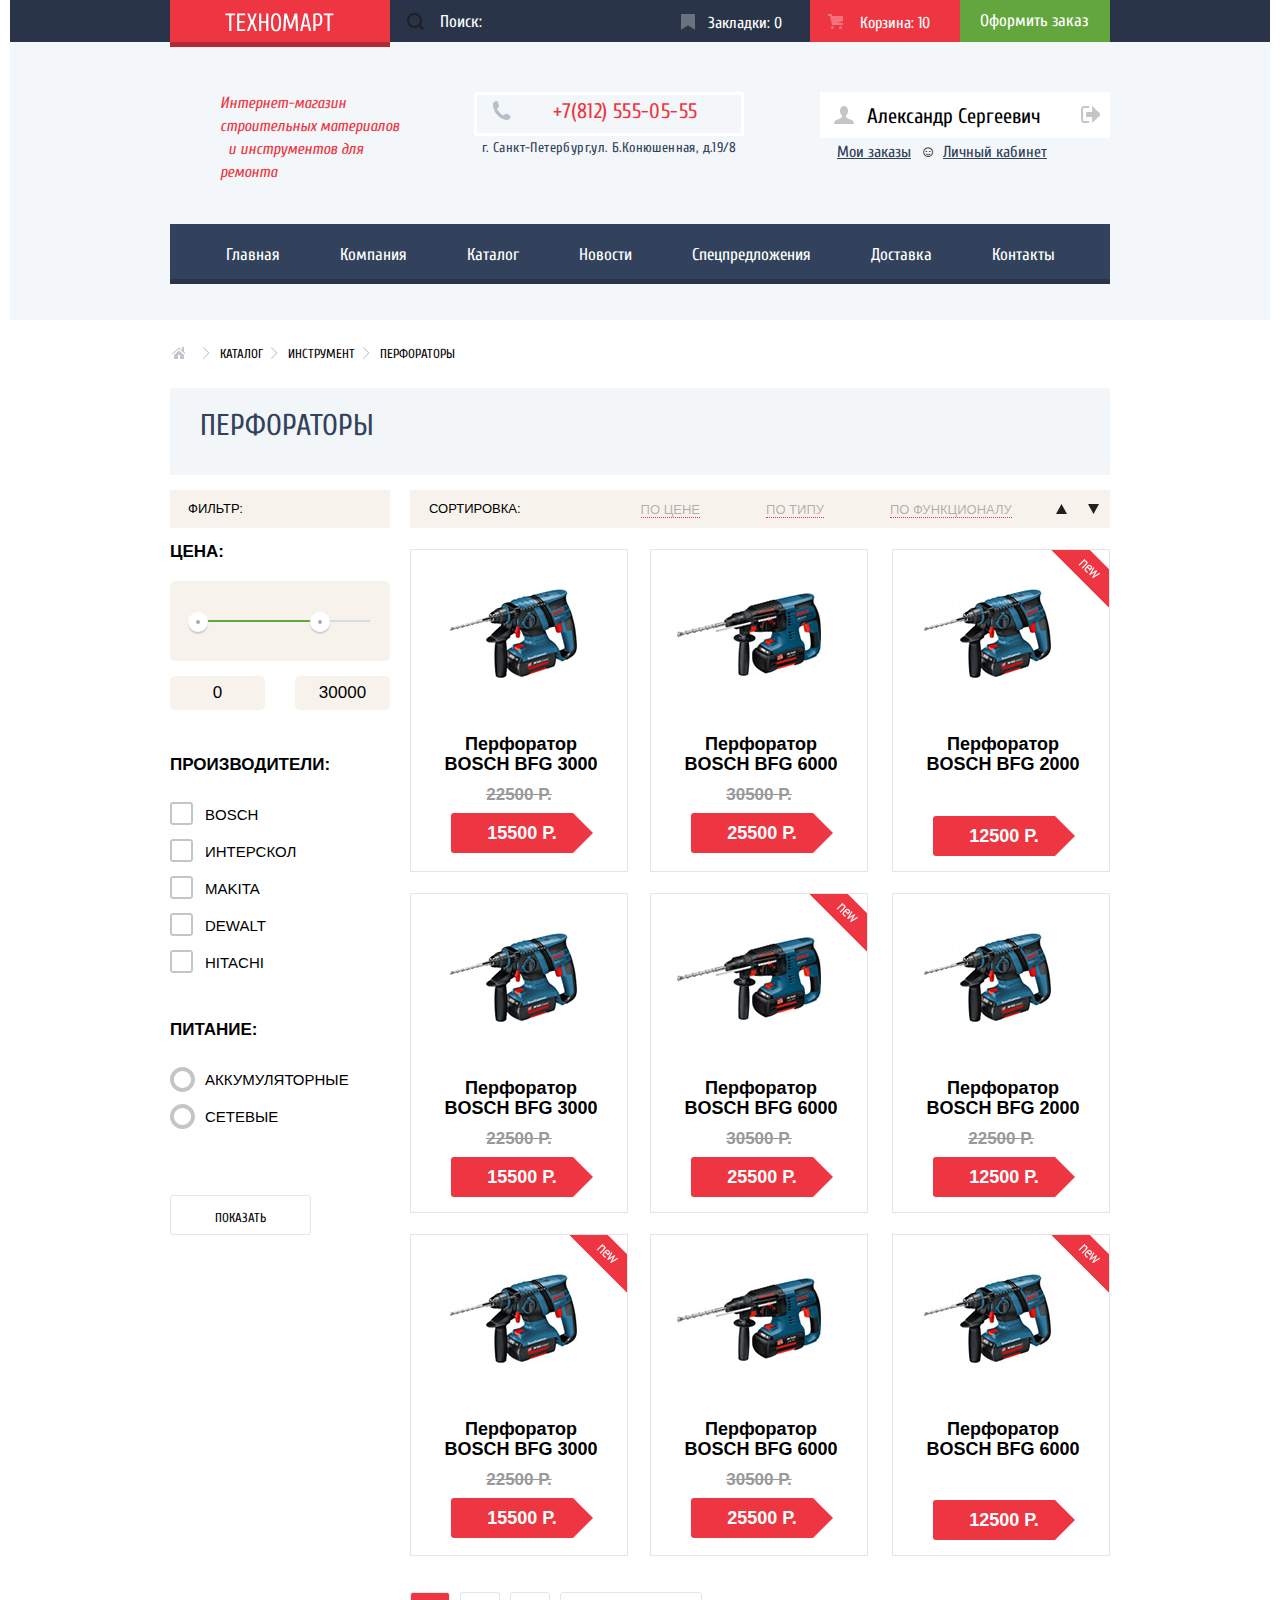
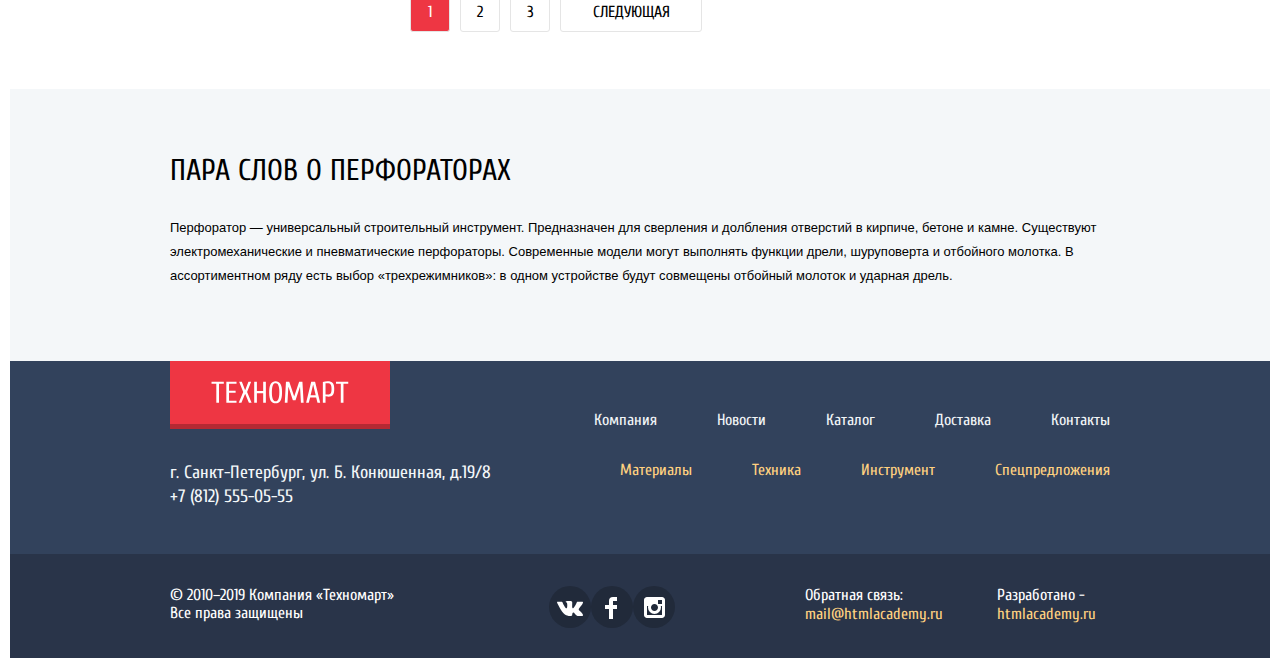
==== commit 9dfd8896: "final(hope so) T_T" ====
--- a/catalog.html
+++ b/catalog.html
@@ -5,9 +5,9 @@
     <meta charset="utf-8">
     <title>HTML Academy: Техномарт</title>
     <link href="https://fonts.googleapis.com/css?family=Cuprum:400,700&display=swap&subset=cyrillic" rel="stylesheet">
-    <link href="https://fonts.googleapis.com/css?family=PT Sans:400,400i,700&display=swap&subset=cyrillic" rel="stylesheet">
+    <link href="https://fonts.googleapis.com/css?family=PTSans:400,400i,700&display=swap&subset=cyrillic" rel="stylesheet">
     <link rel="stylesheet" href="css/normalize.css">
-    <link rel="stylesheet" href="css/style.css">
+    <link rel="stylesheet" href="css/styles-min.css">
 </head>
 
 <body>
@@ -17,8 +17,8 @@
             <div class="top-bar container">
                 <a class="top-bar__main-logo" href="index.html"><img src="img/main-logo.svg" width="109" height="19" alt="Логотип магазина Техномарт"></a>
                 <form class="search-field" action="https://echo.htmlacademy.ru" method="get">
-                    <!-- <label for="search_field"><span class="visually_hidden">Поле поиска</span><label> -->
                     <input class="top-bar__searching" name="searching" id="search_field" placeholder="Поиск:" type="text">
+                    <button type="submit" class="button_search"><span class="visually_hidden">Искать</span></button>
                 </form>
                 <a class="button bookmark-link" href="#">Закладки: <span>0</span></a>
                 <a class="button catalog_cart-link" href="#">Корзина: <span>10</span></a>
@@ -92,31 +92,31 @@
                                 </div>
                             </div>
                         </fieldset>
+                    </form>
+                    <h2 class="visually_hidden">Фильтр товаров</h2>
+                    <form class="sort-form" action="https://echo.htmlacademy.ru" method="get">
+                        <fieldset class="manufacturer">
+                            <legend>Производители: </legend>
+                            <input class="visually_hidden item_manufacturer_brand" type="checkbox" id="Bosch" name="bosch">
+                            <label for="Bosch">BOSCH</label>
+                            <input class="visually_hidden item_manufacturer_brand" type="checkbox" id="Interskol" name="inter">
+                            <label for="Interskol">Интерскол</label>
+                            <input class="visually_hidden item_manufacturer_brand" type="checkbox" id="Makita" name="makita">
+                            <label for="Makita">Makita</label>
+                            <input class="visually_hidden item_manufacturer_brand" type="checkbox" id="Dewalt" name="Dewalt">
+                            <label for="Dewalt">Dewalt</label>
+                            <input class="visually_hidden item_manufacturer_brand" type="checkbox" id="Hitachi" name="Hitachi">
+                            <label for="Hitachi">Hitachi</label>
                         </fieldset>
-                        <h2 class="visually_hidden">Фильтр товаров</h2>
-                        <form class="sort-form" action="https://echo.htmlacademy.ru" method="get">
-                            <fieldset class="manufacturer">
-                                <legend>Производители: </legend>
-                                <input class="visually_hidden item_manufacturer_brand" type="checkbox" id="Bosch" name="bosch">
-                                <label for="Bosch">BOSCH</label>
-                                <input class="visually_hidden item_manufacturer_brand" type="checkbox" id="Interskol" name="inter">
-                                <label for="Interskol">Интерскол</label>
-                                <input class="visually_hidden item_manufacturer_brand" type="checkbox" id="Makita" name="makita">
-                                <label for="Makita">Makita</label>
-                                <input class="visually_hidden item_manufacturer_brand" type="checkbox" id="Dewalt" name="Dewalt">
-                                <label for="Dewalt">Dewalt</label>
-                                <input class="visually_hidden item_manufacturer_brand" type="checkbox" id="Hitachi" name="Hitachi">
-                                <label for="Hitachi">Hitachi</label>
-                            </fieldset>
-                            <fieldset class="power-type">
-                                <legend>Питание: </legend>
-                                <input class="visually_hidden item_power_type" type="radio" id="acc" name="power">
-                                <label for="acc">Аккумуляторные</label>
-                                <input class="visually_hidden item_power_type" type="radio" id="power" name="power">
-                                <label for="power">Сетевые</label>
-                            </fieldset>
-                            <button class="button-show">Показать</button>
-                        </form>
+                        <fieldset class="power-type">
+                            <legend>Питание: </legend>
+                            <input class="visually_hidden item_power_type" type="radio" id="acc" name="power">
+                            <label for="acc">Аккумуляторные</label>
+                            <input class="visually_hidden item_power_type" type="radio" id="power" name="power">
+                            <label for="power">Сетевые</label>
+                        </fieldset>
+                        <button class="button-show">Показать</button>
+                    </form>
                 </section>
                 <section class="catalog">
                     <h2 class="visually_hidden">Список перфораторов</h2>
@@ -133,10 +133,10 @@
                                 <a class="sort_types_functional" href="#" onclick="return false">ПО ФУНКЦИОНАЛУ</a>
                             </li>
                             <li class="sort_direction_up">
-                              <span class="visually_hidden">вверх</span>
+                                <span class="visually_hidden">вверх</span>
                             </li>
                             <li class="sort_direction_down">
-                              <span class="visually_hidden">вниз</span>
+                                <span class="visually_hidden">вниз</span>
                             </li>
                         </ul>
                     </div>
@@ -240,15 +240,18 @@
                             <div class="flag new-flag">new</div>
                         </li>
                     </ul>
-                    <div class="added-to-cart">
+                    <div class="added_to_cart">
                         <div class="item-added">
                             <p>Товар добавлен в корзину!</p>
                             <button class="close-icon" type="button"><span class="visually_hidden">закрыть</span></button>
                         </div>
                         <div class="contninue">
                             <a class="to-cart" href="#">Оформить заказ</a>
-                            <input class="go-buy" type="button" value="Продолжить покупки">
+                            <form class="added_to_cart_form" action="https://echo.htmlacademy.ru" method="post">
+                                <button class="go-buy" type="submit">Продолжить покупки</button>
+                            </form>
                         </div>
+                    </div>
                     <ul class="page_number">
                         <li><a class="page_number_item current" href="#">1</a></li>
                         <li><a class="page_number_item" href="#">2</a></li>
@@ -305,7 +308,6 @@
             </div>
         </div>
     </footer>
-    </div>
 </body>
 
 </html>
--- a/css/styles-min.css
+++ b/css/styles-min.css
@@ -0,0 +1 @@
+body{text-transform:uppercase;font-family:Cuprum,Arial,sans-serif;margin:0;padding:0 10px;background-color:#fff}a{text-decoration:none}.button{padding:0;border:none;font:inherit;color:inherit;background-color:transparent}.modal_close{padding:0;border:none}.modal_close::before{content:"";position:absolute;width:21px;height:21px;top:9px;right:9px;background:url(../img/modal-close.svg) no-repeat 0 0;cursor:pointer}.button-show{width:141px;height:40px;margin-top:26px;background-color:#fff;border:1px solid #e5e5e5;border-radius:3px;color:#000;padding:13px 37px 12px 37px;text-transform:uppercase;text-align:center;font-size:13px;line-height:18px}.added_to_cart_form{display:contents}.go-buy{padding:0;margin-left:20px;font-family:Cuprum,Arial,sans-serif;font-size:14px;line-height:18px;text-transform:uppercase;border:none;border-radius:3px;width:220px;height:38px;color:#000;background-color:#fff}.container{width:940px;margin:0 auto}.commentary-form{padding:0;display:-webkit-box;display:-ms-flexbox;display:flex;border:none;border-top:5px solid red;-webkit-box-shadow:0 20px 40px 0 rgba(41,52,73,.75);box-shadow:0 20px 40px 0 rgba(41,52,73,.75)}.user-info{position:relative;padding:40px 80px 22px 80px}.feedback-form{background-color:#fff;top:25px;left:50%;margin-left:-470px;width:620px;position:fixed;display:none;z-index:1000}.feedback-form label{font-family:Cuprum,Arial,sans-serif;margin-bottom:13px;font-size:18px;line-height:18px;text-transform:none;display:block}.feedback-form input{border:2px solid #dee3e4;padding-left:16px;width:200px;height:32px;border-radius:5px;outline:0}.commentary-form input:hover{border:solid 2px #b5b5b5}.commentary-form input:focus{border:solid 2px #ee3643}.feedback-form legend{display:none}.half-width{display:inline-block;vertical-align:middle}.half-width:first-child{margin-right:16px}.comment-area{outline:0;padding:0 80px 36.8px 80px}.comment-area textarea{width:440px;height:99px;padding:0;padding-left:16px;padding-top:13px;resize:none;font-family:"PT Sans",Arial,sans-serif;font-size:13px;line-height:18px;color:#a9a9a9}input[type=button]{font-family:Cuprum,Arial,sans-serif;font-size:14px;line-height:18px;width:460px;height:38px;text-transform:uppercase;color:#fff;border:none;border-radius:5px;background-color:#ee3643;margin-top:74px}.send-button{padding:0;display:block;padding:36.8px 80px;background-color:#f1f1f1}.feedback-form__button{background-color:#ee3643;border:none;border-radius:3px;color:#fff;padding:10px 32px;width:460px;text-align:center;text-decoration:none;font-size:16px}.top-bar{display:-webkit-box;display:-ms-flexbox;display:flex;height:42px}.button{text-transform:none;color:#fff}.bookmark-link{padding:14px 28px 13px 44px;position:relative}.bookmark-link:active{color:rgba(255,255,255,.6)}.bookmark-link::before{content:"";position:absolute;left:17px;width:14px;height:16px;background-image:url(../img/icon-bookmark.svg);background-repeat:no-repeat;opacity:.3}.bookmark-link:hover:before{opacity:1}.bookmark-link:active:before{opacity:.3}.cart-link{width:74px;height:15px;padding:14px 26px 13px 50px;position:relative}.catalog_cart-link{overflow:hidden;width:100px;height:15px;padding-top:14px;padding-bottom:13px;padding-left:50px;position:relative;background-color:#ee3643}.cart-link:active,.catalog_cart-link:active{color:rgba(255,255,255,.6)}.cart-link::before,.catalog_cart-link::before{content:"";position:absolute;width:15px;height:15px;left:18px;background:url(../img/icon-cart.svg) no-repeat 0 0;opacity:.3}.cart-link:hover::before,.catalog_cart-link:hover::before{opacity:1}.cart-link:active:before,.catalog_cart-link:active:before{opacity:.3}.order-link{font-size:17px;line-height:18px;display:-webkit-box;display:-ms-flexbox;display:flex;-webkit-box-align:center;-ms-flex-align:center;align-items:center;-webkit-box-pack:center;-ms-flex-pack:center;justify-content:center;padding-left:20px;padding-right:22px;background-color:#63a63e}.bookmark-link:hover,.cart-link:hover{background-color:#212a3a}.bookmark-link:active,.cart-link:active{background-color:#161d29}.order-link:hover{background-color:#5fbb2d}.order-link:active{background-color:#518534}.user-block{margin-top:18px;margin-left:auto;font-size:21px;line-height:21px;list-style:none}.login-button,.registration-button{position:relative;color:#000;background-color:#fff}.login-button::before{content:"";position:absolute;width:20px;height:17px;left:14px;background:url(../img/icon-login.svg) no-repeat 0 0}.login-button:hover::before{background:url(../img/icon-login-hover.svg) no-repeat 0 0}.login-button{height:19px;padding-top:14px;padding-bottom:11px;padding-left:48px;padding-right:27px}.registration-button{height:19px;padding-top:14px;padding-bottom:11px;padding-left:25px;padding-right:25px}.login-button:hover,.registration-button:hover{color:#ee3643}.login-button:active,.registration-button:active{color:rgba(0,0,0,.3)}.catalog_user_block{margin:0;position:relative;font-family:Cuprum,Arial,sans-serif;font-size:21px;line-height:21px;color:#000;background-color:#fff;text-transform:none;display:-webkit-box;display:-ms-flexbox;display:flex;padding:14px 69px 11px 47px}.catalog_user_block a{color:#000;text-decoration:none}.catalog_user_block a:active{opacity:.3}.home_icon::before{content:"";position:absolute;width:20px;height:18px;left:14px;background:url(../img/icon-user.svg) no-repeat 0 0}.home_icon:hover::before{background:url(../img/icon-user-black.svg) no-repeat 0 0}.home_icon:active::before{background:url(../img/icon-user.svg) no-repeat 0 0}.logout_icon::after{content:"";position:absolute;width:20px;height:17px;right:10px;background:url(../img/icon-logout.svg) no-repeat 0 0}.logout_icon:hover::after{background:url(../img/icon-logout-black.svg) no-repeat 0 0}.logout_icon:active::after{background:url(../img/icon-logout.svg) no-repeat 0 0}.when_login{margin-left:auto}.under-login{position:relative;text-transform:none;padding-top:5px;padding-left:17px}.my_orders{text-decoration:underline;color:#32425c;margin-right:28px}.my_orders:hover{color:#ee3643}.my_orders:active{color:rgba(50,66,92,.3)}.my_account{padding:0;text-decoration:underline;color:#32425c}.my_account:hover{color:#ee3643}.my_account:active{color:rgba(50,66,92,.3)}.under-login::before{content:"\263A";position:absolute;left:100px;color:#000}.visually_hidden{display:none}.top-bar__main-logo{padding:13px 56px 15px 55px;width:109px;height:19px;-webkit-box-shadow:inset 0 -5px 0 0 rgba(0,0,0,.24);box-shadow:inset 0 -5px 0 0 rgba(0,0,0,.24);background-color:#ee3643}.top-bar__main-logo:hover{background-color:#ca2c37}.top-bar__main-logo:active{background-color:#ba2732}.top-bar__searching{font-family:Cuprum,Arial,sans-serif;font-size:17px;line-height:18px;-webkit-box-sizing:border-box;box-sizing:border-box;border:none;background:url(../img/icon-search.svg) no-repeat 17px 50%;width:270px;height:42px;padding-left:50px;background-color:#293449}.top-bar__searching:hover{background-color:#212a3a;background-image:url(../img/icon-search-white.svg)}.top-bar__searching:focus{color:#000;background-color:#fff;background-image:url(../img/icon-search-red.svg)}.top-bar__searching::-ms-input-placeholder{color:#fff}.top-bar__searching:-ms-input-placeholder{color:#fff}.top-bar__searching::-webkit-input-placeholder{color:#fff}.button_search{padding:0;border:none;font:inherit;color:inherit;background-color:transparent}.bottom_bar{padding-top:50px;padding-bottom:40px;display:-webkit-box;display:-ms-flexbox;display:flex}.bottom_bar_description{margin:0;display:block;padding-left:50px;text-transform:none;font-size:16px;font-style:italic;line-height:23px;text-align:left;width:183px;color:#ee3643}.bottom_info{display:block;margin-left:71px;width:270px;text-transform:none;font-size:21px;line-height:21px;letter-spacing:.4px;text-align:center;color:#e9292a}.bottom_bar_phone{text-decoration:none;color:#ee3643;position:relative;display:block;border:3px solid #fff;padding:6px 40px 11px 72px}.bottom_bar_phone::before{content:"";position:absolute;width:19px;height:19px;left:15px;background:url(../img/icon-phone.svg) no-repeat 0 0}.address{display:block;margin:0;text-transform:none;font-size:14px;line-height:1.71;text-align:center;color:#32425c}.main_nav{margin:0;list-style:none;padding:0 25px;-webkit-box-shadow:inset 0 -5px 0 0 #293449;box-shadow:inset 0 -5px 0 0 #293449;font-size:17px;line-height:18px;display:-webkit-box;display:-ms-flexbox;display:flex;-webkit-box-pack:center;-ms-flex-pack:center;justify-content:center;background-color:#32425c;color:#fff}.nav_link a{padding:22px 30px 20px;list-style:none;text-transform:none;display:block}.main_nav a{color:#fff}.main_nav a:hover{background-color:#293449}.main_nav a:active{color:rgba(255,255,255,.5);background-color:#1d2739}.bottom-about{display:-webkit-box;display:-ms-flexbox;display:flex;margin-top:82px;margin-bottom:86px}.bottom-about__delivery{margin-right:110px}.delivery-title{padding:0;margin:0;margin-bottom:39px;text-transform:uppercase;font-family:Cuprum,Arial,sans-serif;font-size:30px;line-height:30px;color:#000}.middle-container{margin-bottom:40px}.transport-company-names{padding:0;margin:0;width:532px;margin-bottom:40px;font-family:Cuprum,Arial,sans-serif;text-transform:none;font-size:18px;line-height:20px;list-style:none;color:#000}.delivery-text-second{margin:0}.delivery-text,.delivery-text-second,.how-to-find{margin:0;padding:0;margin-bottom:36px;text-transform:none;font-family:Cuprum,Arial,sans-serif;font-size:13px;line-height:24px;color:#000}.how-to-find{width:197px}.delivery-text-second{margin-bottom:1px;width:349px}.contacts{margin-left:auto}.lost,.more-info{border-radius:3px;color:#fff;font-size:14px;line-height:18px;background-color:#ee3643}.lost{display:-webkit-box;display:-ms-flexbox;display:flex;-webkit-box-align:center;-ms-flex-align:center;align-items:center;-webkit-box-pack:center;-ms-flex-pack:center;justify-content:center;width:178px;height:12px;text-align:center;padding:14px 59px 12px 63px}.more-info{display:-webkit-box;display:-ms-flexbox;display:flex;-webkit-box-align:center;-ms-flex-align:center;align-items:center;-webkit-box-pack:center;-ms-flex-pack:center;justify-content:center;width:140px;height:12px;text-align:center;padding:14px 39px 12px 40px}.footer-top{display:-webkit-box;display:-ms-flexbox;display:flex;background-color:#32425c}.bottom-main-logo{text-align:center;padding:20px 41px 25px 41px;width:138px;height:23px;-webkit-box-shadow:inset 0 -5px 0 0 rgba(0,0,0,.24);box-shadow:inset 0 -5px 0 0 rgba(0,0,0,.24);background-color:#ee3643}.bottom-main-logo:hover{background-color:#ca2c37}.bottom-main-logo:active{background-color:#ba2732}.bottom-main-nav{-webkit-box-align:end;-ms-flex-align:end;align-items:flex-end;text-transform:none;padding:0;margin:0;margin-left:auto;display:-webkit-box;display:-ms-flexbox;display:flex;list-style:none}.bottom-secondary-nav{display:-webkit-box;display:-ms-flexbox;display:flex;text-transform:none;padding:0;margin:0;margin-left:auto;list-style:none}.bottom-nav-title{margin-left:60px}.bottom-main-nav a:active{color:rgba(241,245,247,.5)}.bottom-secondary-nav a:active{color:rgba(255,209,128,.5)}.footer-top-up{display:-webkit-box;display:-ms-flexbox;display:flex;-webkit-box-orient:vertical;-webkit-box-direction:normal;-ms-flex-direction:column;flex-direction:column;height:193px}.bottom-contacts{margin:0}.footer-middle{display:-webkit-box;display:-ms-flexbox;display:flex;margin-top:32px;padding-bottom:53px}.bottom-main-nav a{color:#f1f5f7}.bottom-secondary-nav{display:-webkit-box;display:-ms-flexbox;display:flex}.bottom-secondary-nav a{color:#ffd180}.bottom-contacts{width:326px;text-transform:none;font-family:Cuprum,Arial,sans-serif;font-size:18px;line-height:24px;color:#f3f7f9;padding-bottom:20px}.copyrights{display:-webkit-box;display:-ms-flexbox;display:flex;width:397px;margin:0;margin-right:153px;text-transform:none;font-size:16px;line-height:18px;color:#fff}.button-fb,.button-inst,.button-vk{width:42px;height:42px;border-radius:50%;margin-left:3px;background-color:#212a3a}.button-fb:hover,.button-inst:hover,.button-vk:hover{background-color:#ee3643}.dev-button{text-transform:none;color:#fff;margin:0}.mail{margin-left:130px}.mail-link:hover,.site-link:hover{color:#ee3643}.dev{margin-left:53px}.dev-button a{color:#ffd180}.footer-top-wrapper{background-color:#32425c}.footer-bottom{display:-webkit-box;display:-ms-flexbox;display:flex;height:72px;padding-top:32px}.footer-bottom-wrapper{background-color:#293449}.catalog{margin-left:20px}.breadcrumbs{margin:0;padding:0;display:-webkit-box;display:-ms-flexbox;display:flex;-ms-flex-wrap:wrap;flex-wrap:wrap;-webkit-box-pack:start;-ms-flex-pack:start;justify-content:flex-start;color:#000;list-style:none;font-size:13px;font-weight:400;font-style:normal;font-stretch:normal;line-height:18px;letter-spacing:normal;text-align:left}.breadcrumbs li{color:#000;position:relative;margin-left:25px}.breadcrumbs_item-home::before{content:"";position:absolute;width:14px;height:12px;top:2px;right:10px;background:url(../img/icon-home.svg) no-repeat 0 0}.breadcrumbs_list::after{content:"";position:absolute;width:8px;height:12px;top:2px;left:-18px;background:url(../img/icon-right-small.svg) no-repeat 0 0}.breadcrumbs_item-current{margin-left:43px}.breadcrumbs_item-current::after{content:"";position:absolute;width:8px;height:12px;top:2px;left:-18px;background:url(../img/icon-right-small.svg) no-repeat 0 0}.breadcrumbs_item{color:#000;background-color:#fff}.page-title{margin:0;margin-top:25px;margin-bottom:15px;padding:23px 742px 34px 30px;font-size:30px;font-weight:400;font-style:normal;font-stretch:normal;line-height:1;letter-spacing:normal;text-align:left;color:#32425c;background-color:#f2f6f8}.catalog-container{display:-webkit-box;display:-ms-flexbox;display:flex}.catalog_list{width:700px;margin:0;padding:0;display:-webkit-box;display:-ms-flexbox;display:flex;-ms-flex-wrap:wrap;flex-wrap:wrap;list-style:none}.catalog_index_list{margin:0;padding:0;display:-webkit-box;display:-ms-flexbox;display:flex;-ms-flex-wrap:wrap;flex-wrap:wrap;list-style:none}.flag{position:absolute;top:-1px;right:-1px;width:60px;height:60px;text-indent:-1000px;overflow:hidden;z-index:20}.new-flag{background:url(../img/new-flag.png) no-repeat 0 0}.hidden-price{visibility:hidden}.action{display:none;position:absolute;top:0;left:0;width:218px;height:88px;padding:40px 0;background-color:rgba(255,255,255,.9);z-index:10}.catalog_list_item:hover .action{display:block}.catalog_list_item:hover{border:none;-webkit-box-shadow:0 10px 25px 0 rgba(41,52,73,.5);box-shadow:0 10px 25px 0 rgba(41,52,73,.5)}.button_bookmark{position:relative;display:block;width:122px;font-family:Cuprum,Arial sans-serif;text-transform:uppercase;border:solid 3px #63a63e;font-size:14px;padding:7px 0;margin:0 auto;line-height:18px;color:#32425c}.button_bookmark:hover{color:#32425c;border:solid 3px #32425c}.button_bookmark:active{opacity:.3}.button_buy{display:block;width:129px;margin:0 auto;margin-bottom:7px;padding:10px 0;background-color:#63a63e;border-radius:3px;-webkit-box-shadow:inset 0 -3px 0 0 #367315;box-shadow:inset 0 -3px 0 0 #367315;color:#fff;font-size:14px;font-family:Cuprum,Arial sans-serif;line-height:18px;text-decoration:none;text-transform:uppercase}.button_buy:hover{opacity:1;background-color:#5fbb2d}.button_buy:active{background-color:#518534}.button_buy::after{position:absolute;content:"";width:15px;height:15px;left:27%;opacity:.3;background:url(../img/icon-cart.svg) no-repeat 0 0}.button_buy:hover::after{opacity:1}.catalog_list_item-name{font-family:"PT Sans",Arial,sans-serif;font-size:18px;font-weight:700;line-height:20px;text-align:center;color:#000;margin:0;padding:14px 26px 12px 30px}.old-price{font-size:17px;line-height:18px;color:#999;text-decoration:line-through}.price-red{position:relative;width:92px;height:20px;padding-top:10px;padding-bottom:10px;padding-left:25px;padding-right:25px;margin-top:9px;margin-left:40px;margin-bottom:15px;color:#fff;background:#ee3643;border-radius:3px}.price-red:after{content:"";position:absolute;top:0;right:-20px;width:0;height:0;border:20px solid #fff;border-left-color:#ee3643}.sort_bar{display:-webkit-box;display:-ms-flexbox;display:flex;height:38px;margin-bottom:20px}.filters_title,.sort_title{font-family:"PT Sans",Arial,sans-serif;font-size:13px;line-height:18px;font-weight:400;padding:0;margin:0}.sort_title{margin-right:120px;padding-left:19px}.filter{background-color:#f7f3ec;padding-left:18px;height:38px;display:-webkit-box;display:-ms-flexbox;display:flex;-webkit-box-align:center;-ms-flex-align:center;align-items:center;margin-bottom:9px}.filter_range legend{font-family:"PT Sans",Arial,sans-serif;font-size:17px;line-height:30px;font-weight:700;margin-bottom:14px}.filter_range{border:none;margin:0;padding:0;margin-bottom:25px}.range_filter{width:220px}.range_controls{position:relative;height:41px;background-color:#f7f3ec;border-radius:5px;margin-bottom:15px;padding-top:39px;padding-right:20px;padding-left:20px}.range_controls .scale{height:2px;background:#d7dcde}.range_controls .bar{width:70%;height:2px;background:#63a63e}.range_controls .toggle{position:absolute;top:31px;left:0;width:4px;height:4px;padding:0;border:8px solid #fff;background-color:#ababab;border-radius:50%;-webkit-box-shadow:0 2px 1px 0 #cfcfcf;box-shadow:0 2px 1px 0 #cfcfcf}.range_controls .toggle_min{left:18px}.range_controls .toggle_max{left:140px}.price_controls{font-size:0;margin-bottom:15px}.price_controls label{display:inline-block;width:50%;font-size:16px;text-transform:uppercase}.price_controls input{font-family:"PT Sans",Arial,sans-serif;font-size:17px;line-height:18px;text-align:center;color:#000;width:75px;padding:8px 10px;border:none;border-radius:5px;background:#f7f3ec}.max_price{text-align:right}.sort{background-color:#f7f3ec;display:-webkit-box;display:-ms-flexbox;display:flex;-webkit-box-align:center;-ms-flex-align:center;align-items:center;height:38px;margin-bottom:21px}.sort_types{display:-webkit-box;display:-ms-flexbox;display:flex;list-style:none;position:relative;padding:0;margin:0}.sort_types_item a{font-family:"PT Sans",Arial,sans-serif;font-size:13px;line-height:18px;margin-right:66px;color:rgba(0,0,0,.3);border-bottom:1px dotted #ee3643}.sort_types_item a:hover{color:#000;border-bottom:1px solid #ee3643}.sort_types_item a:active{border:none;color:#ee3643}.sort_types_functional{margin-right:15px}.sort_direction_up::after{margin-right:21px;position:absolute;content:"";top:4px;left:95%;width:11px;height:10px;background:url(../img/icon-up-dir.svg) no-repeat 0 0}.sort_direction_down::after{position:absolute;content:"";top:4px;right:-21px;width:11px;height:10px;background:url(../img/icon-down-dir.svg) no-repeat 0 0}.sort_direction_up:hover::after{background:url(../img/icon-up-dir-hover.svg) no-repeat 0 0}.sort_direction_down:hover::after{background:url(../img/icon-down-dir-hover.svg) no-repeat 0 0}.manufacturer{position:relative;-webkit-user-select:none;-moz-user-select:none;-ms-user-select:none;user-select:none;margin:0;padding:0;width:220px;display:-webkit-box;display:-ms-flexbox;display:flex;-webkit-box-orient:vertical;-webkit-box-direction:normal;-ms-flex-direction:column;flex-direction:column}.manufacturer legend,.power-type legend{margin-bottom:25px;font-family:"PT Sans",Arial,sans-serif;font-weight:700;font-size:17px;line-height:30px}.manufacturer label,.power-type label{margin-bottom:17px;display:block;position:relative;font-family:"PT Sans",Arial,sans-serif;font-size:15px;line-height:20px;color:#000;padding-left:35px}.manufacturer[type=checkbox]{margin:0}.item_manufacturer_brand+label::before{content:"";position:absolute;width:23px;height:23px;top:-3px;left:0;background:url(../img/checkbox-off.svg) no-repeat 0 0}.item_manufacturer_brand+label:hover::before{content:"";position:absolute;width:23px;height:23px;top:-3px;left:0;background:url(../img/checkbox-off-hover.svg) no-repeat 0 0}.item_manufacturer_brand:checked+label::after{content:"";position:absolute;width:27px;height:23px;top:-3px;left:0;background:url(../img/checkbox-on.svg) no-repeat 0 0}.item_manufacturer_brand:checked+label:hover::after{content:"";position:absolute;width:27px;height:23px;top:-3px;left:0;background:url(../img/checkbox-on-hover.svg) no-repeat 0 0}.item_power_type+label::before{content:"";position:absolute;width:25px;height:25px;top:-3px;left:0;background:url(../img/radio-off.svg) no-repeat 0 0}.item_power_type+label:hover::before{content:"";position:absolute;width:25px;height:25px;top:-3px;left:0;background:url(../img/radio-off-hover.svg) no-repeat 0 0}.item_power_type:checked+label::after{content:"";position:absolute;width:25px;height:25px;top:-3px;left:0;background:url(../img/radio-on.svg) no-repeat 0 0}.item_power_type:checked+label:hover::after{content:"";position:absolute;width:25px;height:25px;top:-3px;left:0;background:url(../img/radio-on-hover.svg) no-repeat 0 0}.power-type{display:-webkit-box;display:-ms-flexbox;display:flex;-webkit-box-orient:vertical;-webkit-box-direction:normal;-ms-flex-direction:column;flex-direction:column}.item-manufacturer,.item-power{font-family:"PT Sans",Arial,sans-serif;list-style:none;padding:0;margin:0;font-size:15px;font-weight:400;font-style:normal;font-stretch:normal;line-height:20px;letter-spacing:normal}.product_filter fieldset{border:none;margin:0;padding:0;margin-bottom:25px}.catalog_list_item{display:-webkit-box;display:-ms-flexbox;display:flex;-webkit-box-orient:vertical;-webkit-box-direction:normal;-ms-flex-direction:column;flex-direction:column;text-transform:none;font-family:"PT Sans",Arial,sans-serif;font-size:18px;font-weight:700;text-align:center;position:relative;border:solid 1px #e5e5e5;overflow:hidden;width:216px;margin-right:22px;margin-bottom:21px}.page_number{display:-webkit-box;display:-ms-flexbox;display:flex;padding-bottom:60px;list-style:none;margin:0;padding:0;margin-top:15px;margin-bottom:57px}.page_number_item,.page_number_next{display:-webkit-box;display:-ms-flexbox;display:flex;-webkit-box-align:center;-ms-flex-align:center;align-items:center;-webkit-box-pack:center;-ms-flex-pack:center;justify-content:center;width:38px;height:38px;border:1px solid #e5e5e5;border-radius:3px;margin-right:10px}.page_number_next{width:140px;height:38px}.page_number_item:hover,.page_number_next:hover{border-color:#bdc6ca}.page_number_item:active,.page_number_next:active{border-color:#ee3643}.page_number_item,.page_number_next{text-decoration:none;color:#000}.current{color:#fff;background-color:#ee3643}.perforator_about_wrapper{background-color:#f4f7f9}.perforator_about{display:-webkit-box;display:-ms-flexbox;display:flex;-webkit-box-orient:vertical;-webkit-box-direction:normal;-ms-flex-direction:column;flex-direction:column}.perforator_about_title{font-family:Cuprum,Arial,sans-serif;font-size:30px;line-height:30px;font-weight:400;margin-top:0;padding:0;padding-top:67px}.perforator_about_text{font-family:"PT Sans",Arial,sans-serif;font-size:13px;line-height:24px;text-transform:none;margin:0;padding:0;padding-bottom:73px}.catalog_list .catalog_list_item:nth-child(3n){margin-right:0;margin-left:auto}.top_bar_wrapper{background-color:#293449}.bottom_bar-wrapper{background-color:#f4f7f9;height:278px;margin-bottom:25px}.company-title{position:relative;padding:0;margin:0;margin-top:16px;padding-left:35px}.company-title::before{content:"";position:absolute;width:25px;height:2px;top:50%;left:0;background-color:#ee3643}.map{display:block;position:relative;height:158px;margin-bottom:40px}.footer-social{margin:0;padding:0;display:-webkit-box;display:-ms-flexbox;display:flex;list-style:none;position:relative}.footer-social li{position:relative}.button-vk::after{content:"";position:absolute;left:8px;top:15px;width:26px;height:18px;background:url(../img/icon-vk.svg) no-repeat 0 0}.button-fb::after{content:"";position:absolute;left:14px;top:11px;width:12px;height:22px;background:url(../img/icon-fb.svg) no-repeat 0 0}.button-inst::after{content:"";position:absolute;left:11px;top:11px;width:21px;height:21px;background:url(../img/icon-insta.svg) no-repeat 0 0}.modal-map{display:none;position:fixed;z-index:100;top:25px;left:50%;margin-left:-470px;-webkit-box-shadow:0 20px 40px 0 rgba(0,0,0,.75);box-shadow:0 20px 40px 0 rgba(0,0,0,.75);width:940px;height:446px;background:url(../img/map.jpg) no-repeat 0 0}.added_to_cart{display:none;width:620px;height:282px;-webkit-box-shadow:0 20px 40px 0 rgba(41,52,73,.75);box-shadow:0 20px 40px 0 rgba(41,52,73,.75);border-top:5px solid #ee3643}.item-added{position:relative;height:160px;background-color:#fff}.item-added p{font-family:Cuprum,Arial,sans-serif;font-size:30px;line-height:30px;text-transform:none;margin:0;padding:75px 125px 68px 179px}.item-added p::before{content:"";position:absolute;width:66px;height:66px;left:81px;top:55px;background:url(../img/modal-check.svg) no-repeat 0 0}.contninue{position:relative;height:40px;background-color:#f1f1f1;padding:37px 0 37px 80px}.to-cart{font-size:14px;line-height:18px;color:#fff;background-color:#ee3643;padding:11px 62px 11px 59px;border-radius:3px}.bottom-nav-title:hover{text-decoration:underline}.main_promo{margin-bottom:53px}.block{position:relative;width:277px;height:75px;margin-right:20px;margin-bottom:20px;padding-top:26px;padding-bottom:22px;padding-left:23px}.block_title{padding:0;margin:0;color:#fff;margin-bottom:15px;text-transform:none;font-size:24px;line-height:20px}.inside_button{display:-webkit-box;display:-ms-flexbox;display:flex;-webkit-box-align:center;-ms-flex-align:center;align-items:center;-webkit-box-pack:center;-ms-flex-pack:center;justify-content:center;width:135px;height:38px;font-size:14px;line-height:18px;margin:0;color:#fff;background-color:rgba(0,0,0,.1);border-radius:3px}.promo_column_bottom,.promo_column_top{display:-webkit-box;display:-ms-flexbox;display:flex}.material_block{background-color:#ffbf47}.material_block::before{content:"";position:absolute;background:url(../img/icon-1.svg) no-repeat 0 0;width:44px;height:66px;top:31px;right:43px}.material_block .new-flag{position:absolute;top:0;right:0;width:60px;height:60px;text-indent:-1000px;overflow:hidden;z-index:20}.tools_block{background-color:#3bbce3}.tools_block::before{content:"";position:absolute;background:url(../img/icon-2.svg) no-repeat 0 0;width:75px;height:61px;top:33px;right:28px}.techics_block{margin:0;background-color:#dc91d8}.techics_block::before{content:"";position:absolute;background:url(../img/icon-3.svg) no-repeat 0 0;width:78px;height:62px;top:31px;right:31px}.slider_block{display:-webkit-box;display:-ms-flexbox;display:flex;position:relative}.slider_block_dreli{width:575px;height:225px;padding:26px 20px 22px 25px;background:url(../img/slide-image-1.jpg) no-repeat 0 0}.slider_block_perforator{display:none;width:575px;height:218px;padding:26px 20px 22px 25px;background:url(../img/slide-image.jpg) no-repeat 0 0}.slider_block h3,.slider_block p{color:#fff;padding:0;margin:0}.slider_block h3{font-size:36px;line-height:36px;font-weight:700;margin-bottom:8px}.slider_block p{font-size:18px;line-height:24px;text-transform:none}.next_slide_arrow::after{content:"";position:absolute;background:url(../img/icon-right.svg) no-repeat 0 0;width:22px;height:40px;top:114px;right:20px}.previous_slide_arrow::before{content:"";position:absolute;background:url(../img/icon-left.svg) no-repeat 0 0;width:22px;height:40px;top:114px;left:25px}.previous_slide_dot::before{position:absolute;content:"";width:6px;height:6px;bottom:36px;right:315px;border:2px solid #fff;border-radius:5px;background-color:#fff}.next_slide_dot::before{position:absolute;content:"";width:6px;height:6px;bottom:36px;right:295px;border:2px solid #fff;border-radius:5px;background-color:#fff}.previous_slide_dot:focus::before{background-color:#ee3643}.next_slide_dot:focus::before{background-color:#ee3643}.catlog_open_button{width:195px;height:38px;background-color:#ee3643;color:#fff;border-radius:3px;font-size:14px;line-height:18px;display:-webkit-box;display:-ms-flexbox;display:flex;-webkit-box-align:center;-ms-flex-align:center;align-items:center;-webkit-box-pack:center;-ms-flex-pack:center;justify-content:center;margin-top:115px}.promo_right_side{-webkit-box-align:end;-ms-flex-align:end;align-items:flex-end}.sales_block{margin:0;margin-left:20px;margin-bottom:20px;background-color:#8ed78f}.sales_block::before{content:"";position:absolute;background:url(../img/icon-4.svg) no-repeat 0 0;width:59px;height:72px;top:26px;right:45px}.delivery_block{margin:0;margin-left:20px;background-color:#ffc047}.delivery_block::before{content:"";position:absolute;background:url(../img/icon-5.svg) no-repeat 0 0;width:78px;height:63px;top:32px;right:31px}.main_popular_goods,.main_popular_manufacturer{display:-webkit-box;display:-ms-flexbox;display:flex;-webkit-box-align:center;-ms-flex-align:center;align-items:center;text-align:center;background-color:#f9f5f0;margin-bottom:15px;height:89px}.main_popular_goods a,.main_popular_manufacturer a{display:-webkit-box;display:-ms-flexbox;display:flex;-webkit-box-align:center;-ms-flex-align:center;align-items:center;-webkit-box-pack:center;-ms-flex-pack:center;justify-content:center;color:#fff;font-size:14px;line-height:18px;text-transform:uppercase;width:253px;height:10px;background-color:#ee3643;border-radius:3px;padding:14px 0;margin-left:auto;margin-right:24px}.main_popular_goods h2,.main_popular_manufacturer h2{padding-left:30px;font-size:30px;line-height:30px;color:#32425c;font-weight:400;margin:0}.popular_goods_item{margin-bottom:5px}.promo_item{margin-right:22px}.catalog_index_list .catalog_list_item:nth-child(4){margin-right:auto}.popular_manufacturer_item{display:-webkit-box;display:-ms-flexbox;display:flex;-ms-flex-wrap:wrap;flex-wrap:wrap;-webkit-box-align:center;-ms-flex-align:center;align-items:center;-webkit-box-pack:center;-ms-flex-pack:center;justify-content:center;margin-bottom:64px}.manufacturer_block{display:-webkit-box;display:-ms-flexbox;display:flex;-webkit-box-align:center;-ms-flex-align:center;align-items:center;-webkit-box-pack:center;-ms-flex-pack:center;justify-content:center;border:1px solid #eaeaea;width:220px;height:145px;margin-top:15px;margin-right:17px}.manufacturer_block:nth-child(4n){margin:0;margin-top:15px}.manufacturer_block:hover{-webkit-box-shadow:0 10px 25px 0 rgba(41,52,73,.5);box-shadow:0 10px 25px 0 rgba(41,52,73,.5)}.manufacturer_block:active{-webkit-box-shadow:0 4px 10px 0 rgba(41,52,73,.5);box-shadow:0 4px 10px 0 rgba(41,52,73,.5);opacity:.3}.main_services_wrapper{background-color:#f4f7f9}.services_list{display:-webkit-box;display:-ms-flexbox;display:flex;-webkit-box-align:center;-ms-flex-align:center;align-items:center;margin-top:74px}.main_services{height:522px;background-color:#f4f7f9}.services_button{padding:0;border:none;font:inherit;color:inherit;background-color:transparent}.about_services_title{width:398px}.main_services_text,.main_services_title{padding:0;margin:0}.main_services_title{font-family:Cuprum,Arial,sans-serif;font-size:30px;line-height:30px;padding-bottom:26px;padding-top:67px}.main_services_text{font-family:"PT Sans",Arial,sans-serif;font-size:13px;line-height:24px;text-transform:none}.services_title{position:relative;padding:0;margin:0;padding-bottom:99px}.services_title::after{content:"";position:absolute;width:10px;height:279px;top:-50px;right:0;background:url(../img/shadow.png) no-repeat 0 0}.tile{font-family:Cuprum,Arial,sans-serif;font-size:21px;line-height:30px;color:#fff;text-transform:none;list-style:none;display:-webkit-box;display:-ms-flexbox;display:flex;-webkit-box-align:center;-ms-flex-align:center;align-items:center;-webkit-box-pack:start;-ms-flex-pack:start;justify-content:flex-start;padding-left:23px;width:215px;height:61px;background-color:#32425c;border:1px solid #293449}.credit:hover,.delivery:hover,.waranty:hover{background-color:#fff;color:#32425c;border:none;-webkit-box-shadow:0 1px 0 0 #fff,inset 0 1px 0 0 #fff;box-shadow:0 1px 0 0 #fff,inset 0 1px 0 0 #fff}.services_description{position:relative;margin:0;padding:0;margin-left:80px;width:290px}.credit_show_title,.delivery_show_title,.waranty_show_title{margin:0;padding:0;font-size:36px;line-height:36px;color:#32425c;margin-bottom:34px}.credit_show_description,.delivery_show_descriptiion,.waranty_show_description{font-family:"PT Sans",Arial,sans-serif;font-size:13px;line-height:24px;margin:0;text-transform:none;margin-bottom:23px;width:278px}.waranty_show_description{width:380px}.delivery_show{display:block;width:600px;height:279px;background:url(../img/delivery.png) no-repeat 100% 20px}.waranty_show{display:none;width:600px;height:288px;background:url(../img/guarantee.png) no-repeat 100% 20px}.credit_show{width:600px;height:283px;background:url(../img/credit.png) no-repeat 100% 20px}@-webkit-keyframes bounce{0%{-webkit-transform:translateY(-2000px);transform:translateY(-2000px)}40%{-webkit-transform:translateY(30px);transform:translateY(30px)}70%{-webkit-transform:translateY(-20px);transform:translateY(-20px)}90%{-webkit-transform:translateY(15px);transform:translateY(15px)}100%{-webkit-transform:translateY(0);transform:translateY(0)}}@keyframes bounce{0%{-webkit-transform:translateY(-2000px);transform:translateY(-2000px)}40%{-webkit-transform:translateY(30px);transform:translateY(30px)}70%{-webkit-transform:translateY(-20px);transform:translateY(-20px)}90%{-webkit-transform:translateY(15px);transform:translateY(15px)}100%{-webkit-transform:translateY(0);transform:translateY(0)}}.modal_show{display:block;-webkit-animation-name:bounce;animation-name:bounce;-webkit-animation-duration:.7s;animation-duration:.7s}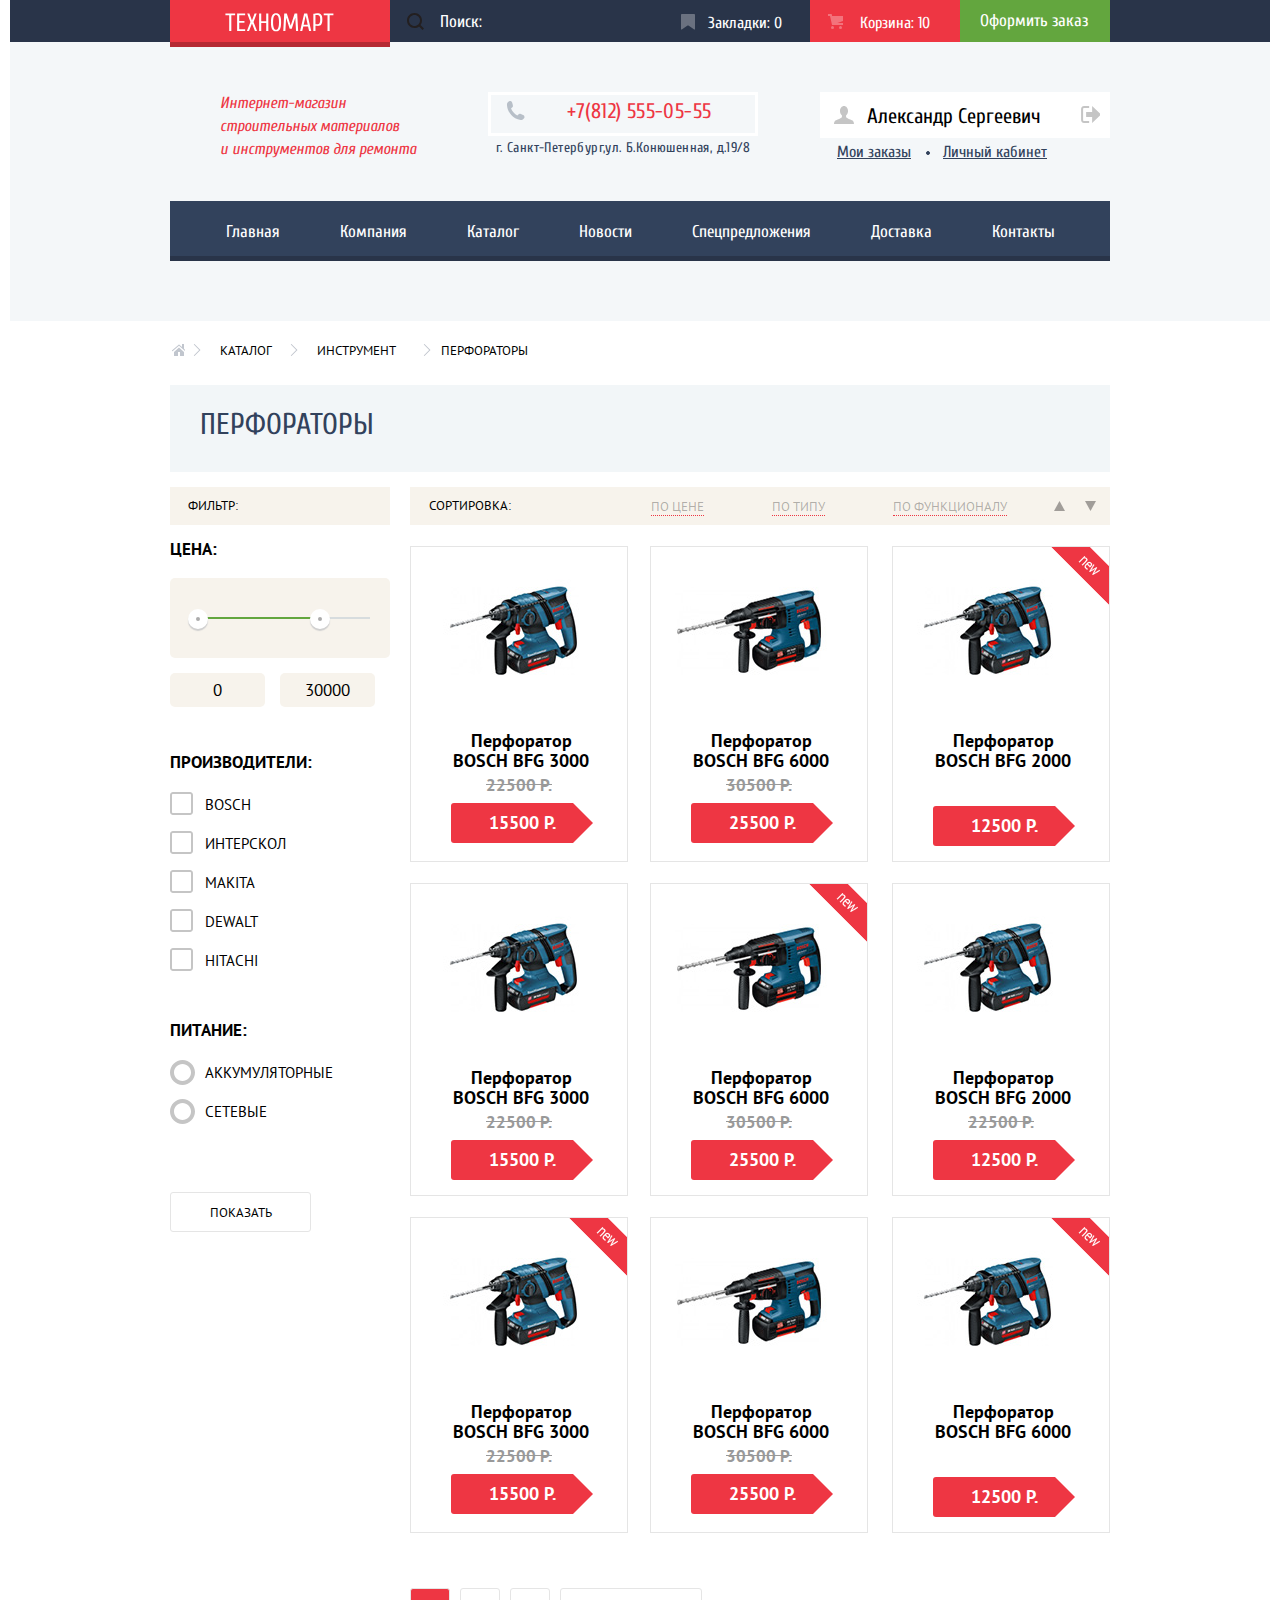
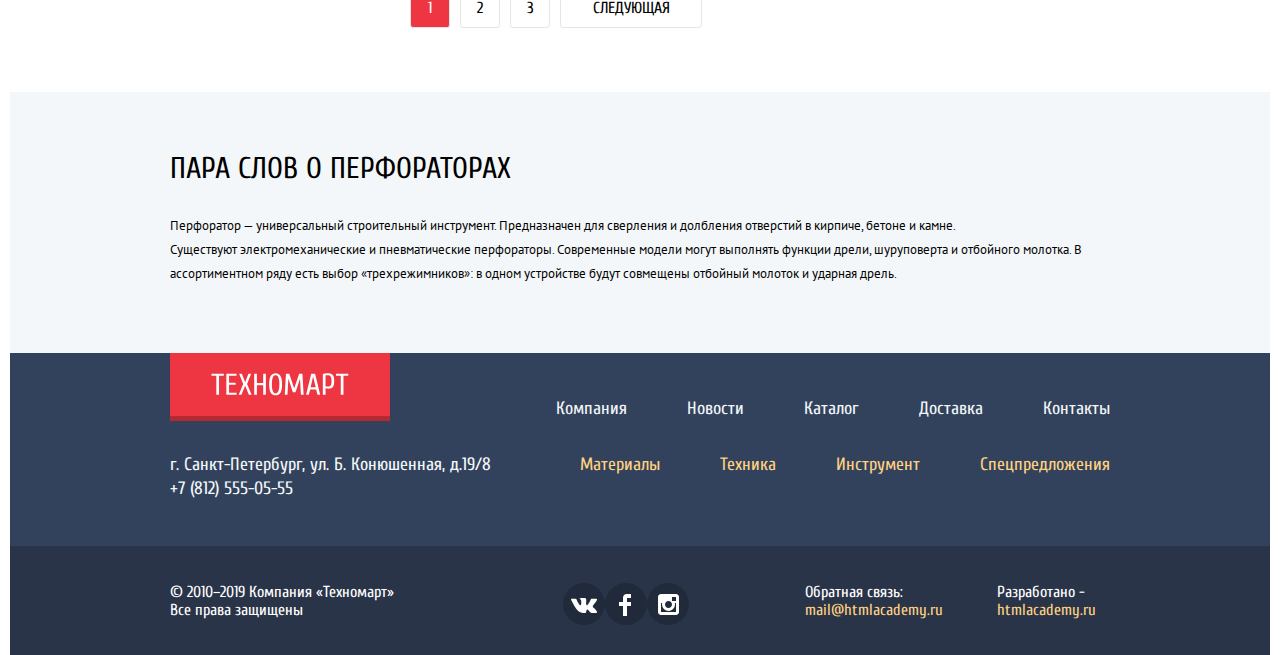
==== commit 3b8869c7: "2nd" ====
--- a/catalog.html
+++ b/catalog.html
@@ -4,10 +4,11 @@
 <head>
     <meta charset="utf-8">
     <title>HTML Academy: Техномарт</title>
-    <link href="https://fonts.googleapis.com/css?family=Cuprum:400,700&display=swap&subset=cyrillic" rel="stylesheet">
-    <link href="https://fonts.googleapis.com/css?family=PTSans:400,400i,700&display=swap&subset=cyrillic" rel="stylesheet">
+    <link href="https://fonts.googleapis.com/css?family=Cuprum:400,400i,700,700i&display=swap&subset=cyrillic,cyrillic-ext,latin-ext,vietnamese" rel="stylesheet">
+    <link href="https://fonts.googleapis.com/css?family=PT+Sans:400,700&display=swap&subset=cyrillic,cyrillic-ext,latin-ext" rel="stylesheet">
     <link rel="stylesheet" href="css/normalize.css">
     <link rel="stylesheet" href="css/styles-min.css">
+    <!-- <link rel="stylesheet" href="css/style.css"> -->
 </head>
 
 <body>
@@ -34,9 +35,9 @@
                 </div>
                 <div class="when_login">
                     <div class="catalog_user_block">
-                        <div class="home"><a class="home_icon" href="index.html"><span class="visually_hidden">Дом</span></a></div>
+                        <a class="home_icon" href="index.html"><span class="visually_hidden">Дом</span></a>
                         <a class="user-display-name" href="#">Александр Сергеевич</a>
-                        <div class="logout"><a class="logout_icon" href="#"><span class="visually_hidden">Выход</span></a></div>
+                        <a class="logout_icon" href="#"><span class="visually_hidden">Выход</span></a>
                     </div>
                     <div class="under-login">
                         <a class="my_orders" href="#">Мои заказы</a>
@@ -65,7 +66,7 @@
                 <li class="breadcrumbs_list"><a class="breadcrumbs_item" href="tools.html">Инструмент</a></li>
                 <li class="rte breadcrumbs_item-current">Перфораторы</li>
             </ul>
-            <h2 class="page-title">Перфораторы</h2>
+            <h1 class="page-title">Перфораторы</h1>
             <div class="catalog-container">
                 <section class="product_filter">
                     <div class="filter">
@@ -92,9 +93,7 @@
                                 </div>
                             </div>
                         </fieldset>
-                    </form>
                     <h2 class="visually_hidden">Фильтр товаров</h2>
-                    <form class="sort-form" action="https://echo.htmlacademy.ru" method="get">
                         <fieldset class="manufacturer">
                             <legend>Производители: </legend>
                             <input class="visually_hidden item_manufacturer_brand" type="checkbox" id="Bosch" name="bosch">
@@ -133,10 +132,10 @@
                                 <a class="sort_types_functional" href="#" onclick="return false">ПО ФУНКЦИОНАЛУ</a>
                             </li>
                             <li class="sort_direction_up">
-                                <span class="visually_hidden">вверх</span>
+                                <a href="#"><span class="visually_hidden">вверх</span></a>
                             </li>
                             <li class="sort_direction_down">
-                                <span class="visually_hidden">вниз</span>
+                                <a href="#"><span class="visually_hidden">вниз</span></a>
                             </li>
                         </ul>
                     </div>
@@ -243,7 +242,7 @@
                     <div class="added_to_cart">
                         <div class="item-added">
                             <p>Товар добавлен в корзину!</p>
-                            <button class="close-icon" type="button"><span class="visually_hidden">закрыть</span></button>
+                            <button class="modal_close" type="button"><span class="visually_hidden">закрыть</span></button>
                         </div>
                         <div class="contninue">
                             <a class="to-cart" href="#">Оформить заказ</a>
@@ -265,7 +264,8 @@
             <section class="perforator_about container">
                 <h3 class="perforator_about_title">Пара слов о перфораторах</h3>
                 <p class="perforator_about_text">
-                    Перфоратор — универсальный строительный инструмент. Предназначен для сверления и долбления отверстий в кирпиче, бетоне и камне. Существуют электромеханические и пневматические перфораторы. Современные модели могут выполнять функции дрели, шуруповерта и отбойного молотка. В ассортиментном ряду есть выбор «трехрежимников»: в одном устройстве будут совмещены отбойный молоток и ударная дрель.</p>
+                    Перфоратор — универсальный строительный инструмент. Предназначен для сверления и долбления отверстий в кирпиче, бетоне и камне.</p>
+                    <p class="perforator_about_text">Существуют электромеханические и пневматические перфораторы. Современные модели могут выполнять функции дрели, шуруповерта и отбойного молотка. В ассортиментном ряду есть выбор «трехрежимников»: в одном устройстве будут совмещены отбойный молоток и ударная дрель.</p>
             </section>
         </div>
     </main>
--- a/css/styles-min.css
+++ b/css/styles-min.css
@@ -1 +1 @@
-body{text-transform:uppercase;font-family:Cuprum,Arial,sans-serif;margin:0;padding:0 10px;background-color:#fff}a{text-decoration:none}.button{padding:0;border:none;font:inherit;color:inherit;background-color:transparent}.modal_close{padding:0;border:none}.modal_close::before{content:"";position:absolute;width:21px;height:21px;top:9px;right:9px;background:url(../img/modal-close.svg) no-repeat 0 0;cursor:pointer}.button-show{width:141px;height:40px;margin-top:26px;background-color:#fff;border:1px solid #e5e5e5;border-radius:3px;color:#000;padding:13px 37px 12px 37px;text-transform:uppercase;text-align:center;font-size:13px;line-height:18px}.added_to_cart_form{display:contents}.go-buy{padding:0;margin-left:20px;font-family:Cuprum,Arial,sans-serif;font-size:14px;line-height:18px;text-transform:uppercase;border:none;border-radius:3px;width:220px;height:38px;color:#000;background-color:#fff}.container{width:940px;margin:0 auto}.commentary-form{padding:0;display:-webkit-box;display:-ms-flexbox;display:flex;border:none;border-top:5px solid red;-webkit-box-shadow:0 20px 40px 0 rgba(41,52,73,.75);box-shadow:0 20px 40px 0 rgba(41,52,73,.75)}.user-info{position:relative;padding:40px 80px 22px 80px}.feedback-form{background-color:#fff;top:25px;left:50%;margin-left:-470px;width:620px;position:fixed;display:none;z-index:1000}.feedback-form label{font-family:Cuprum,Arial,sans-serif;margin-bottom:13px;font-size:18px;line-height:18px;text-transform:none;display:block}.feedback-form input{border:2px solid #dee3e4;padding-left:16px;width:200px;height:32px;border-radius:5px;outline:0}.commentary-form input:hover{border:solid 2px #b5b5b5}.commentary-form input:focus{border:solid 2px #ee3643}.feedback-form legend{display:none}.half-width{display:inline-block;vertical-align:middle}.half-width:first-child{margin-right:16px}.comment-area{outline:0;padding:0 80px 36.8px 80px}.comment-area textarea{width:440px;height:99px;padding:0;padding-left:16px;padding-top:13px;resize:none;font-family:"PT Sans",Arial,sans-serif;font-size:13px;line-height:18px;color:#a9a9a9}input[type=button]{font-family:Cuprum,Arial,sans-serif;font-size:14px;line-height:18px;width:460px;height:38px;text-transform:uppercase;color:#fff;border:none;border-radius:5px;background-color:#ee3643;margin-top:74px}.send-button{padding:0;display:block;padding:36.8px 80px;background-color:#f1f1f1}.feedback-form__button{background-color:#ee3643;border:none;border-radius:3px;color:#fff;padding:10px 32px;width:460px;text-align:center;text-decoration:none;font-size:16px}.top-bar{display:-webkit-box;display:-ms-flexbox;display:flex;height:42px}.button{text-transform:none;color:#fff}.bookmark-link{padding:14px 28px 13px 44px;position:relative}.bookmark-link:active{color:rgba(255,255,255,.6)}.bookmark-link::before{content:"";position:absolute;left:17px;width:14px;height:16px;background-image:url(../img/icon-bookmark.svg);background-repeat:no-repeat;opacity:.3}.bookmark-link:hover:before{opacity:1}.bookmark-link:active:before{opacity:.3}.cart-link{width:74px;height:15px;padding:14px 26px 13px 50px;position:relative}.catalog_cart-link{overflow:hidden;width:100px;height:15px;padding-top:14px;padding-bottom:13px;padding-left:50px;position:relative;background-color:#ee3643}.cart-link:active,.catalog_cart-link:active{color:rgba(255,255,255,.6)}.cart-link::before,.catalog_cart-link::before{content:"";position:absolute;width:15px;height:15px;left:18px;background:url(../img/icon-cart.svg) no-repeat 0 0;opacity:.3}.cart-link:hover::before,.catalog_cart-link:hover::before{opacity:1}.cart-link:active:before,.catalog_cart-link:active:before{opacity:.3}.order-link{font-size:17px;line-height:18px;display:-webkit-box;display:-ms-flexbox;display:flex;-webkit-box-align:center;-ms-flex-align:center;align-items:center;-webkit-box-pack:center;-ms-flex-pack:center;justify-content:center;padding-left:20px;padding-right:22px;background-color:#63a63e}.bookmark-link:hover,.cart-link:hover{background-color:#212a3a}.bookmark-link:active,.cart-link:active{background-color:#161d29}.order-link:hover{background-color:#5fbb2d}.order-link:active{background-color:#518534}.user-block{margin-top:18px;margin-left:auto;font-size:21px;line-height:21px;list-style:none}.login-button,.registration-button{position:relative;color:#000;background-color:#fff}.login-button::before{content:"";position:absolute;width:20px;height:17px;left:14px;background:url(../img/icon-login.svg) no-repeat 0 0}.login-button:hover::before{background:url(../img/icon-login-hover.svg) no-repeat 0 0}.login-button{height:19px;padding-top:14px;padding-bottom:11px;padding-left:48px;padding-right:27px}.registration-button{height:19px;padding-top:14px;padding-bottom:11px;padding-left:25px;padding-right:25px}.login-button:hover,.registration-button:hover{color:#ee3643}.login-button:active,.registration-button:active{color:rgba(0,0,0,.3)}.catalog_user_block{margin:0;position:relative;font-family:Cuprum,Arial,sans-serif;font-size:21px;line-height:21px;color:#000;background-color:#fff;text-transform:none;display:-webkit-box;display:-ms-flexbox;display:flex;padding:14px 69px 11px 47px}.catalog_user_block a{color:#000;text-decoration:none}.catalog_user_block a:active{opacity:.3}.home_icon::before{content:"";position:absolute;width:20px;height:18px;left:14px;background:url(../img/icon-user.svg) no-repeat 0 0}.home_icon:hover::before{background:url(../img/icon-user-black.svg) no-repeat 0 0}.home_icon:active::before{background:url(../img/icon-user.svg) no-repeat 0 0}.logout_icon::after{content:"";position:absolute;width:20px;height:17px;right:10px;background:url(../img/icon-logout.svg) no-repeat 0 0}.logout_icon:hover::after{background:url(../img/icon-logout-black.svg) no-repeat 0 0}.logout_icon:active::after{background:url(../img/icon-logout.svg) no-repeat 0 0}.when_login{margin-left:auto}.under-login{position:relative;text-transform:none;padding-top:5px;padding-left:17px}.my_orders{text-decoration:underline;color:#32425c;margin-right:28px}.my_orders:hover{color:#ee3643}.my_orders:active{color:rgba(50,66,92,.3)}.my_account{padding:0;text-decoration:underline;color:#32425c}.my_account:hover{color:#ee3643}.my_account:active{color:rgba(50,66,92,.3)}.under-login::before{content:"\263A";position:absolute;left:100px;color:#000}.visually_hidden{display:none}.top-bar__main-logo{padding:13px 56px 15px 55px;width:109px;height:19px;-webkit-box-shadow:inset 0 -5px 0 0 rgba(0,0,0,.24);box-shadow:inset 0 -5px 0 0 rgba(0,0,0,.24);background-color:#ee3643}.top-bar__main-logo:hover{background-color:#ca2c37}.top-bar__main-logo:active{background-color:#ba2732}.top-bar__searching{font-family:Cuprum,Arial,sans-serif;font-size:17px;line-height:18px;-webkit-box-sizing:border-box;box-sizing:border-box;border:none;background:url(../img/icon-search.svg) no-repeat 17px 50%;width:270px;height:42px;padding-left:50px;background-color:#293449}.top-bar__searching:hover{background-color:#212a3a;background-image:url(../img/icon-search-white.svg)}.top-bar__searching:focus{color:#000;background-color:#fff;background-image:url(../img/icon-search-red.svg)}.top-bar__searching::-ms-input-placeholder{color:#fff}.top-bar__searching:-ms-input-placeholder{color:#fff}.top-bar__searching::-webkit-input-placeholder{color:#fff}.button_search{padding:0;border:none;font:inherit;color:inherit;background-color:transparent}.bottom_bar{padding-top:50px;padding-bottom:40px;display:-webkit-box;display:-ms-flexbox;display:flex}.bottom_bar_description{margin:0;display:block;padding-left:50px;text-transform:none;font-size:16px;font-style:italic;line-height:23px;text-align:left;width:183px;color:#ee3643}.bottom_info{display:block;margin-left:71px;width:270px;text-transform:none;font-size:21px;line-height:21px;letter-spacing:.4px;text-align:center;color:#e9292a}.bottom_bar_phone{text-decoration:none;color:#ee3643;position:relative;display:block;border:3px solid #fff;padding:6px 40px 11px 72px}.bottom_bar_phone::before{content:"";position:absolute;width:19px;height:19px;left:15px;background:url(../img/icon-phone.svg) no-repeat 0 0}.address{display:block;margin:0;text-transform:none;font-size:14px;line-height:1.71;text-align:center;color:#32425c}.main_nav{margin:0;list-style:none;padding:0 25px;-webkit-box-shadow:inset 0 -5px 0 0 #293449;box-shadow:inset 0 -5px 0 0 #293449;font-size:17px;line-height:18px;display:-webkit-box;display:-ms-flexbox;display:flex;-webkit-box-pack:center;-ms-flex-pack:center;justify-content:center;background-color:#32425c;color:#fff}.nav_link a{padding:22px 30px 20px;list-style:none;text-transform:none;display:block}.main_nav a{color:#fff}.main_nav a:hover{background-color:#293449}.main_nav a:active{color:rgba(255,255,255,.5);background-color:#1d2739}.bottom-about{display:-webkit-box;display:-ms-flexbox;display:flex;margin-top:82px;margin-bottom:86px}.bottom-about__delivery{margin-right:110px}.delivery-title{padding:0;margin:0;margin-bottom:39px;text-transform:uppercase;font-family:Cuprum,Arial,sans-serif;font-size:30px;line-height:30px;color:#000}.middle-container{margin-bottom:40px}.transport-company-names{padding:0;margin:0;width:532px;margin-bottom:40px;font-family:Cuprum,Arial,sans-serif;text-transform:none;font-size:18px;line-height:20px;list-style:none;color:#000}.delivery-text-second{margin:0}.delivery-text,.delivery-text-second,.how-to-find{margin:0;padding:0;margin-bottom:36px;text-transform:none;font-family:Cuprum,Arial,sans-serif;font-size:13px;line-height:24px;color:#000}.how-to-find{width:197px}.delivery-text-second{margin-bottom:1px;width:349px}.contacts{margin-left:auto}.lost,.more-info{border-radius:3px;color:#fff;font-size:14px;line-height:18px;background-color:#ee3643}.lost{display:-webkit-box;display:-ms-flexbox;display:flex;-webkit-box-align:center;-ms-flex-align:center;align-items:center;-webkit-box-pack:center;-ms-flex-pack:center;justify-content:center;width:178px;height:12px;text-align:center;padding:14px 59px 12px 63px}.more-info{display:-webkit-box;display:-ms-flexbox;display:flex;-webkit-box-align:center;-ms-flex-align:center;align-items:center;-webkit-box-pack:center;-ms-flex-pack:center;justify-content:center;width:140px;height:12px;text-align:center;padding:14px 39px 12px 40px}.footer-top{display:-webkit-box;display:-ms-flexbox;display:flex;background-color:#32425c}.bottom-main-logo{text-align:center;padding:20px 41px 25px 41px;width:138px;height:23px;-webkit-box-shadow:inset 0 -5px 0 0 rgba(0,0,0,.24);box-shadow:inset 0 -5px 0 0 rgba(0,0,0,.24);background-color:#ee3643}.bottom-main-logo:hover{background-color:#ca2c37}.bottom-main-logo:active{background-color:#ba2732}.bottom-main-nav{-webkit-box-align:end;-ms-flex-align:end;align-items:flex-end;text-transform:none;padding:0;margin:0;margin-left:auto;display:-webkit-box;display:-ms-flexbox;display:flex;list-style:none}.bottom-secondary-nav{display:-webkit-box;display:-ms-flexbox;display:flex;text-transform:none;padding:0;margin:0;margin-left:auto;list-style:none}.bottom-nav-title{margin-left:60px}.bottom-main-nav a:active{color:rgba(241,245,247,.5)}.bottom-secondary-nav a:active{color:rgba(255,209,128,.5)}.footer-top-up{display:-webkit-box;display:-ms-flexbox;display:flex;-webkit-box-orient:vertical;-webkit-box-direction:normal;-ms-flex-direction:column;flex-direction:column;height:193px}.bottom-contacts{margin:0}.footer-middle{display:-webkit-box;display:-ms-flexbox;display:flex;margin-top:32px;padding-bottom:53px}.bottom-main-nav a{color:#f1f5f7}.bottom-secondary-nav{display:-webkit-box;display:-ms-flexbox;display:flex}.bottom-secondary-nav a{color:#ffd180}.bottom-contacts{width:326px;text-transform:none;font-family:Cuprum,Arial,sans-serif;font-size:18px;line-height:24px;color:#f3f7f9;padding-bottom:20px}.copyrights{display:-webkit-box;display:-ms-flexbox;display:flex;width:397px;margin:0;margin-right:153px;text-transform:none;font-size:16px;line-height:18px;color:#fff}.button-fb,.button-inst,.button-vk{width:42px;height:42px;border-radius:50%;margin-left:3px;background-color:#212a3a}.button-fb:hover,.button-inst:hover,.button-vk:hover{background-color:#ee3643}.dev-button{text-transform:none;color:#fff;margin:0}.mail{margin-left:130px}.mail-link:hover,.site-link:hover{color:#ee3643}.dev{margin-left:53px}.dev-button a{color:#ffd180}.footer-top-wrapper{background-color:#32425c}.footer-bottom{display:-webkit-box;display:-ms-flexbox;display:flex;height:72px;padding-top:32px}.footer-bottom-wrapper{background-color:#293449}.catalog{margin-left:20px}.breadcrumbs{margin:0;padding:0;display:-webkit-box;display:-ms-flexbox;display:flex;-ms-flex-wrap:wrap;flex-wrap:wrap;-webkit-box-pack:start;-ms-flex-pack:start;justify-content:flex-start;color:#000;list-style:none;font-size:13px;font-weight:400;font-style:normal;font-stretch:normal;line-height:18px;letter-spacing:normal;text-align:left}.breadcrumbs li{color:#000;position:relative;margin-left:25px}.breadcrumbs_item-home::before{content:"";position:absolute;width:14px;height:12px;top:2px;right:10px;background:url(../img/icon-home.svg) no-repeat 0 0}.breadcrumbs_list::after{content:"";position:absolute;width:8px;height:12px;top:2px;left:-18px;background:url(../img/icon-right-small.svg) no-repeat 0 0}.breadcrumbs_item-current{margin-left:43px}.breadcrumbs_item-current::after{content:"";position:absolute;width:8px;height:12px;top:2px;left:-18px;background:url(../img/icon-right-small.svg) no-repeat 0 0}.breadcrumbs_item{color:#000;background-color:#fff}.page-title{margin:0;margin-top:25px;margin-bottom:15px;padding:23px 742px 34px 30px;font-size:30px;font-weight:400;font-style:normal;font-stretch:normal;line-height:1;letter-spacing:normal;text-align:left;color:#32425c;background-color:#f2f6f8}.catalog-container{display:-webkit-box;display:-ms-flexbox;display:flex}.catalog_list{width:700px;margin:0;padding:0;display:-webkit-box;display:-ms-flexbox;display:flex;-ms-flex-wrap:wrap;flex-wrap:wrap;list-style:none}.catalog_index_list{margin:0;padding:0;display:-webkit-box;display:-ms-flexbox;display:flex;-ms-flex-wrap:wrap;flex-wrap:wrap;list-style:none}.flag{position:absolute;top:-1px;right:-1px;width:60px;height:60px;text-indent:-1000px;overflow:hidden;z-index:20}.new-flag{background:url(../img/new-flag.png) no-repeat 0 0}.hidden-price{visibility:hidden}.action{display:none;position:absolute;top:0;left:0;width:218px;height:88px;padding:40px 0;background-color:rgba(255,255,255,.9);z-index:10}.catalog_list_item:hover .action{display:block}.catalog_list_item:hover{border:none;-webkit-box-shadow:0 10px 25px 0 rgba(41,52,73,.5);box-shadow:0 10px 25px 0 rgba(41,52,73,.5)}.button_bookmark{position:relative;display:block;width:122px;font-family:Cuprum,Arial sans-serif;text-transform:uppercase;border:solid 3px #63a63e;font-size:14px;padding:7px 0;margin:0 auto;line-height:18px;color:#32425c}.button_bookmark:hover{color:#32425c;border:solid 3px #32425c}.button_bookmark:active{opacity:.3}.button_buy{display:block;width:129px;margin:0 auto;margin-bottom:7px;padding:10px 0;background-color:#63a63e;border-radius:3px;-webkit-box-shadow:inset 0 -3px 0 0 #367315;box-shadow:inset 0 -3px 0 0 #367315;color:#fff;font-size:14px;font-family:Cuprum,Arial sans-serif;line-height:18px;text-decoration:none;text-transform:uppercase}.button_buy:hover{opacity:1;background-color:#5fbb2d}.button_buy:active{background-color:#518534}.button_buy::after{position:absolute;content:"";width:15px;height:15px;left:27%;opacity:.3;background:url(../img/icon-cart.svg) no-repeat 0 0}.button_buy:hover::after{opacity:1}.catalog_list_item-name{font-family:"PT Sans",Arial,sans-serif;font-size:18px;font-weight:700;line-height:20px;text-align:center;color:#000;margin:0;padding:14px 26px 12px 30px}.old-price{font-size:17px;line-height:18px;color:#999;text-decoration:line-through}.price-red{position:relative;width:92px;height:20px;padding-top:10px;padding-bottom:10px;padding-left:25px;padding-right:25px;margin-top:9px;margin-left:40px;margin-bottom:15px;color:#fff;background:#ee3643;border-radius:3px}.price-red:after{content:"";position:absolute;top:0;right:-20px;width:0;height:0;border:20px solid #fff;border-left-color:#ee3643}.sort_bar{display:-webkit-box;display:-ms-flexbox;display:flex;height:38px;margin-bottom:20px}.filters_title,.sort_title{font-family:"PT Sans",Arial,sans-serif;font-size:13px;line-height:18px;font-weight:400;padding:0;margin:0}.sort_title{margin-right:120px;padding-left:19px}.filter{background-color:#f7f3ec;padding-left:18px;height:38px;display:-webkit-box;display:-ms-flexbox;display:flex;-webkit-box-align:center;-ms-flex-align:center;align-items:center;margin-bottom:9px}.filter_range legend{font-family:"PT Sans",Arial,sans-serif;font-size:17px;line-height:30px;font-weight:700;margin-bottom:14px}.filter_range{border:none;margin:0;padding:0;margin-bottom:25px}.range_filter{width:220px}.range_controls{position:relative;height:41px;background-color:#f7f3ec;border-radius:5px;margin-bottom:15px;padding-top:39px;padding-right:20px;padding-left:20px}.range_controls .scale{height:2px;background:#d7dcde}.range_controls .bar{width:70%;height:2px;background:#63a63e}.range_controls .toggle{position:absolute;top:31px;left:0;width:4px;height:4px;padding:0;border:8px solid #fff;background-color:#ababab;border-radius:50%;-webkit-box-shadow:0 2px 1px 0 #cfcfcf;box-shadow:0 2px 1px 0 #cfcfcf}.range_controls .toggle_min{left:18px}.range_controls .toggle_max{left:140px}.price_controls{font-size:0;margin-bottom:15px}.price_controls label{display:inline-block;width:50%;font-size:16px;text-transform:uppercase}.price_controls input{font-family:"PT Sans",Arial,sans-serif;font-size:17px;line-height:18px;text-align:center;color:#000;width:75px;padding:8px 10px;border:none;border-radius:5px;background:#f7f3ec}.max_price{text-align:right}.sort{background-color:#f7f3ec;display:-webkit-box;display:-ms-flexbox;display:flex;-webkit-box-align:center;-ms-flex-align:center;align-items:center;height:38px;margin-bottom:21px}.sort_types{display:-webkit-box;display:-ms-flexbox;display:flex;list-style:none;position:relative;padding:0;margin:0}.sort_types_item a{font-family:"PT Sans",Arial,sans-serif;font-size:13px;line-height:18px;margin-right:66px;color:rgba(0,0,0,.3);border-bottom:1px dotted #ee3643}.sort_types_item a:hover{color:#000;border-bottom:1px solid #ee3643}.sort_types_item a:active{border:none;color:#ee3643}.sort_types_functional{margin-right:15px}.sort_direction_up::after{margin-right:21px;position:absolute;content:"";top:4px;left:95%;width:11px;height:10px;background:url(../img/icon-up-dir.svg) no-repeat 0 0}.sort_direction_down::after{position:absolute;content:"";top:4px;right:-21px;width:11px;height:10px;background:url(../img/icon-down-dir.svg) no-repeat 0 0}.sort_direction_up:hover::after{background:url(../img/icon-up-dir-hover.svg) no-repeat 0 0}.sort_direction_down:hover::after{background:url(../img/icon-down-dir-hover.svg) no-repeat 0 0}.manufacturer{position:relative;-webkit-user-select:none;-moz-user-select:none;-ms-user-select:none;user-select:none;margin:0;padding:0;width:220px;display:-webkit-box;display:-ms-flexbox;display:flex;-webkit-box-orient:vertical;-webkit-box-direction:normal;-ms-flex-direction:column;flex-direction:column}.manufacturer legend,.power-type legend{margin-bottom:25px;font-family:"PT Sans",Arial,sans-serif;font-weight:700;font-size:17px;line-height:30px}.manufacturer label,.power-type label{margin-bottom:17px;display:block;position:relative;font-family:"PT Sans",Arial,sans-serif;font-size:15px;line-height:20px;color:#000;padding-left:35px}.manufacturer[type=checkbox]{margin:0}.item_manufacturer_brand+label::before{content:"";position:absolute;width:23px;height:23px;top:-3px;left:0;background:url(../img/checkbox-off.svg) no-repeat 0 0}.item_manufacturer_brand+label:hover::before{content:"";position:absolute;width:23px;height:23px;top:-3px;left:0;background:url(../img/checkbox-off-hover.svg) no-repeat 0 0}.item_manufacturer_brand:checked+label::after{content:"";position:absolute;width:27px;height:23px;top:-3px;left:0;background:url(../img/checkbox-on.svg) no-repeat 0 0}.item_manufacturer_brand:checked+label:hover::after{content:"";position:absolute;width:27px;height:23px;top:-3px;left:0;background:url(../img/checkbox-on-hover.svg) no-repeat 0 0}.item_power_type+label::before{content:"";position:absolute;width:25px;height:25px;top:-3px;left:0;background:url(../img/radio-off.svg) no-repeat 0 0}.item_power_type+label:hover::before{content:"";position:absolute;width:25px;height:25px;top:-3px;left:0;background:url(../img/radio-off-hover.svg) no-repeat 0 0}.item_power_type:checked+label::after{content:"";position:absolute;width:25px;height:25px;top:-3px;left:0;background:url(../img/radio-on.svg) no-repeat 0 0}.item_power_type:checked+label:hover::after{content:"";position:absolute;width:25px;height:25px;top:-3px;left:0;background:url(../img/radio-on-hover.svg) no-repeat 0 0}.power-type{display:-webkit-box;display:-ms-flexbox;display:flex;-webkit-box-orient:vertical;-webkit-box-direction:normal;-ms-flex-direction:column;flex-direction:column}.item-manufacturer,.item-power{font-family:"PT Sans",Arial,sans-serif;list-style:none;padding:0;margin:0;font-size:15px;font-weight:400;font-style:normal;font-stretch:normal;line-height:20px;letter-spacing:normal}.product_filter fieldset{border:none;margin:0;padding:0;margin-bottom:25px}.catalog_list_item{display:-webkit-box;display:-ms-flexbox;display:flex;-webkit-box-orient:vertical;-webkit-box-direction:normal;-ms-flex-direction:column;flex-direction:column;text-transform:none;font-family:"PT Sans",Arial,sans-serif;font-size:18px;font-weight:700;text-align:center;position:relative;border:solid 1px #e5e5e5;overflow:hidden;width:216px;margin-right:22px;margin-bottom:21px}.page_number{display:-webkit-box;display:-ms-flexbox;display:flex;padding-bottom:60px;list-style:none;margin:0;padding:0;margin-top:15px;margin-bottom:57px}.page_number_item,.page_number_next{display:-webkit-box;display:-ms-flexbox;display:flex;-webkit-box-align:center;-ms-flex-align:center;align-items:center;-webkit-box-pack:center;-ms-flex-pack:center;justify-content:center;width:38px;height:38px;border:1px solid #e5e5e5;border-radius:3px;margin-right:10px}.page_number_next{width:140px;height:38px}.page_number_item:hover,.page_number_next:hover{border-color:#bdc6ca}.page_number_item:active,.page_number_next:active{border-color:#ee3643}.page_number_item,.page_number_next{text-decoration:none;color:#000}.current{color:#fff;background-color:#ee3643}.perforator_about_wrapper{background-color:#f4f7f9}.perforator_about{display:-webkit-box;display:-ms-flexbox;display:flex;-webkit-box-orient:vertical;-webkit-box-direction:normal;-ms-flex-direction:column;flex-direction:column}.perforator_about_title{font-family:Cuprum,Arial,sans-serif;font-size:30px;line-height:30px;font-weight:400;margin-top:0;padding:0;padding-top:67px}.perforator_about_text{font-family:"PT Sans",Arial,sans-serif;font-size:13px;line-height:24px;text-transform:none;margin:0;padding:0;padding-bottom:73px}.catalog_list .catalog_list_item:nth-child(3n){margin-right:0;margin-left:auto}.top_bar_wrapper{background-color:#293449}.bottom_bar-wrapper{background-color:#f4f7f9;height:278px;margin-bottom:25px}.company-title{position:relative;padding:0;margin:0;margin-top:16px;padding-left:35px}.company-title::before{content:"";position:absolute;width:25px;height:2px;top:50%;left:0;background-color:#ee3643}.map{display:block;position:relative;height:158px;margin-bottom:40px}.footer-social{margin:0;padding:0;display:-webkit-box;display:-ms-flexbox;display:flex;list-style:none;position:relative}.footer-social li{position:relative}.button-vk::after{content:"";position:absolute;left:8px;top:15px;width:26px;height:18px;background:url(../img/icon-vk.svg) no-repeat 0 0}.button-fb::after{content:"";position:absolute;left:14px;top:11px;width:12px;height:22px;background:url(../img/icon-fb.svg) no-repeat 0 0}.button-inst::after{content:"";position:absolute;left:11px;top:11px;width:21px;height:21px;background:url(../img/icon-insta.svg) no-repeat 0 0}.modal-map{display:none;position:fixed;z-index:100;top:25px;left:50%;margin-left:-470px;-webkit-box-shadow:0 20px 40px 0 rgba(0,0,0,.75);box-shadow:0 20px 40px 0 rgba(0,0,0,.75);width:940px;height:446px;background:url(../img/map.jpg) no-repeat 0 0}.added_to_cart{display:none;width:620px;height:282px;-webkit-box-shadow:0 20px 40px 0 rgba(41,52,73,.75);box-shadow:0 20px 40px 0 rgba(41,52,73,.75);border-top:5px solid #ee3643}.item-added{position:relative;height:160px;background-color:#fff}.item-added p{font-family:Cuprum,Arial,sans-serif;font-size:30px;line-height:30px;text-transform:none;margin:0;padding:75px 125px 68px 179px}.item-added p::before{content:"";position:absolute;width:66px;height:66px;left:81px;top:55px;background:url(../img/modal-check.svg) no-repeat 0 0}.contninue{position:relative;height:40px;background-color:#f1f1f1;padding:37px 0 37px 80px}.to-cart{font-size:14px;line-height:18px;color:#fff;background-color:#ee3643;padding:11px 62px 11px 59px;border-radius:3px}.bottom-nav-title:hover{text-decoration:underline}.main_promo{margin-bottom:53px}.block{position:relative;width:277px;height:75px;margin-right:20px;margin-bottom:20px;padding-top:26px;padding-bottom:22px;padding-left:23px}.block_title{padding:0;margin:0;color:#fff;margin-bottom:15px;text-transform:none;font-size:24px;line-height:20px}.inside_button{display:-webkit-box;display:-ms-flexbox;display:flex;-webkit-box-align:center;-ms-flex-align:center;align-items:center;-webkit-box-pack:center;-ms-flex-pack:center;justify-content:center;width:135px;height:38px;font-size:14px;line-height:18px;margin:0;color:#fff;background-color:rgba(0,0,0,.1);border-radius:3px}.promo_column_bottom,.promo_column_top{display:-webkit-box;display:-ms-flexbox;display:flex}.material_block{background-color:#ffbf47}.material_block::before{content:"";position:absolute;background:url(../img/icon-1.svg) no-repeat 0 0;width:44px;height:66px;top:31px;right:43px}.material_block .new-flag{position:absolute;top:0;right:0;width:60px;height:60px;text-indent:-1000px;overflow:hidden;z-index:20}.tools_block{background-color:#3bbce3}.tools_block::before{content:"";position:absolute;background:url(../img/icon-2.svg) no-repeat 0 0;width:75px;height:61px;top:33px;right:28px}.techics_block{margin:0;background-color:#dc91d8}.techics_block::before{content:"";position:absolute;background:url(../img/icon-3.svg) no-repeat 0 0;width:78px;height:62px;top:31px;right:31px}.slider_block{display:-webkit-box;display:-ms-flexbox;display:flex;position:relative}.slider_block_dreli{width:575px;height:225px;padding:26px 20px 22px 25px;background:url(../img/slide-image-1.jpg) no-repeat 0 0}.slider_block_perforator{display:none;width:575px;height:218px;padding:26px 20px 22px 25px;background:url(../img/slide-image.jpg) no-repeat 0 0}.slider_block h3,.slider_block p{color:#fff;padding:0;margin:0}.slider_block h3{font-size:36px;line-height:36px;font-weight:700;margin-bottom:8px}.slider_block p{font-size:18px;line-height:24px;text-transform:none}.next_slide_arrow::after{content:"";position:absolute;background:url(../img/icon-right.svg) no-repeat 0 0;width:22px;height:40px;top:114px;right:20px}.previous_slide_arrow::before{content:"";position:absolute;background:url(../img/icon-left.svg) no-repeat 0 0;width:22px;height:40px;top:114px;left:25px}.previous_slide_dot::before{position:absolute;content:"";width:6px;height:6px;bottom:36px;right:315px;border:2px solid #fff;border-radius:5px;background-color:#fff}.next_slide_dot::before{position:absolute;content:"";width:6px;height:6px;bottom:36px;right:295px;border:2px solid #fff;border-radius:5px;background-color:#fff}.previous_slide_dot:focus::before{background-color:#ee3643}.next_slide_dot:focus::before{background-color:#ee3643}.catlog_open_button{width:195px;height:38px;background-color:#ee3643;color:#fff;border-radius:3px;font-size:14px;line-height:18px;display:-webkit-box;display:-ms-flexbox;display:flex;-webkit-box-align:center;-ms-flex-align:center;align-items:center;-webkit-box-pack:center;-ms-flex-pack:center;justify-content:center;margin-top:115px}.promo_right_side{-webkit-box-align:end;-ms-flex-align:end;align-items:flex-end}.sales_block{margin:0;margin-left:20px;margin-bottom:20px;background-color:#8ed78f}.sales_block::before{content:"";position:absolute;background:url(../img/icon-4.svg) no-repeat 0 0;width:59px;height:72px;top:26px;right:45px}.delivery_block{margin:0;margin-left:20px;background-color:#ffc047}.delivery_block::before{content:"";position:absolute;background:url(../img/icon-5.svg) no-repeat 0 0;width:78px;height:63px;top:32px;right:31px}.main_popular_goods,.main_popular_manufacturer{display:-webkit-box;display:-ms-flexbox;display:flex;-webkit-box-align:center;-ms-flex-align:center;align-items:center;text-align:center;background-color:#f9f5f0;margin-bottom:15px;height:89px}.main_popular_goods a,.main_popular_manufacturer a{display:-webkit-box;display:-ms-flexbox;display:flex;-webkit-box-align:center;-ms-flex-align:center;align-items:center;-webkit-box-pack:center;-ms-flex-pack:center;justify-content:center;color:#fff;font-size:14px;line-height:18px;text-transform:uppercase;width:253px;height:10px;background-color:#ee3643;border-radius:3px;padding:14px 0;margin-left:auto;margin-right:24px}.main_popular_goods h2,.main_popular_manufacturer h2{padding-left:30px;font-size:30px;line-height:30px;color:#32425c;font-weight:400;margin:0}.popular_goods_item{margin-bottom:5px}.promo_item{margin-right:22px}.catalog_index_list .catalog_list_item:nth-child(4){margin-right:auto}.popular_manufacturer_item{display:-webkit-box;display:-ms-flexbox;display:flex;-ms-flex-wrap:wrap;flex-wrap:wrap;-webkit-box-align:center;-ms-flex-align:center;align-items:center;-webkit-box-pack:center;-ms-flex-pack:center;justify-content:center;margin-bottom:64px}.manufacturer_block{display:-webkit-box;display:-ms-flexbox;display:flex;-webkit-box-align:center;-ms-flex-align:center;align-items:center;-webkit-box-pack:center;-ms-flex-pack:center;justify-content:center;border:1px solid #eaeaea;width:220px;height:145px;margin-top:15px;margin-right:17px}.manufacturer_block:nth-child(4n){margin:0;margin-top:15px}.manufacturer_block:hover{-webkit-box-shadow:0 10px 25px 0 rgba(41,52,73,.5);box-shadow:0 10px 25px 0 rgba(41,52,73,.5)}.manufacturer_block:active{-webkit-box-shadow:0 4px 10px 0 rgba(41,52,73,.5);box-shadow:0 4px 10px 0 rgba(41,52,73,.5);opacity:.3}.main_services_wrapper{background-color:#f4f7f9}.services_list{display:-webkit-box;display:-ms-flexbox;display:flex;-webkit-box-align:center;-ms-flex-align:center;align-items:center;margin-top:74px}.main_services{height:522px;background-color:#f4f7f9}.services_button{padding:0;border:none;font:inherit;color:inherit;background-color:transparent}.about_services_title{width:398px}.main_services_text,.main_services_title{padding:0;margin:0}.main_services_title{font-family:Cuprum,Arial,sans-serif;font-size:30px;line-height:30px;padding-bottom:26px;padding-top:67px}.main_services_text{font-family:"PT Sans",Arial,sans-serif;font-size:13px;line-height:24px;text-transform:none}.services_title{position:relative;padding:0;margin:0;padding-bottom:99px}.services_title::after{content:"";position:absolute;width:10px;height:279px;top:-50px;right:0;background:url(../img/shadow.png) no-repeat 0 0}.tile{font-family:Cuprum,Arial,sans-serif;font-size:21px;line-height:30px;color:#fff;text-transform:none;list-style:none;display:-webkit-box;display:-ms-flexbox;display:flex;-webkit-box-align:center;-ms-flex-align:center;align-items:center;-webkit-box-pack:start;-ms-flex-pack:start;justify-content:flex-start;padding-left:23px;width:215px;height:61px;background-color:#32425c;border:1px solid #293449}.credit:hover,.delivery:hover,.waranty:hover{background-color:#fff;color:#32425c;border:none;-webkit-box-shadow:0 1px 0 0 #fff,inset 0 1px 0 0 #fff;box-shadow:0 1px 0 0 #fff,inset 0 1px 0 0 #fff}.services_description{position:relative;margin:0;padding:0;margin-left:80px;width:290px}.credit_show_title,.delivery_show_title,.waranty_show_title{margin:0;padding:0;font-size:36px;line-height:36px;color:#32425c;margin-bottom:34px}.credit_show_description,.delivery_show_descriptiion,.waranty_show_description{font-family:"PT Sans",Arial,sans-serif;font-size:13px;line-height:24px;margin:0;text-transform:none;margin-bottom:23px;width:278px}.waranty_show_description{width:380px}.delivery_show{display:block;width:600px;height:279px;background:url(../img/delivery.png) no-repeat 100% 20px}.waranty_show{display:none;width:600px;height:288px;background:url(../img/guarantee.png) no-repeat 100% 20px}.credit_show{width:600px;height:283px;background:url(../img/credit.png) no-repeat 100% 20px}@-webkit-keyframes bounce{0%{-webkit-transform:translateY(-2000px);transform:translateY(-2000px)}40%{-webkit-transform:translateY(30px);transform:translateY(30px)}70%{-webkit-transform:translateY(-20px);transform:translateY(-20px)}90%{-webkit-transform:translateY(15px);transform:translateY(15px)}100%{-webkit-transform:translateY(0);transform:translateY(0)}}@keyframes bounce{0%{-webkit-transform:translateY(-2000px);transform:translateY(-2000px)}40%{-webkit-transform:translateY(30px);transform:translateY(30px)}70%{-webkit-transform:translateY(-20px);transform:translateY(-20px)}90%{-webkit-transform:translateY(15px);transform:translateY(15px)}100%{-webkit-transform:translateY(0);transform:translateY(0)}}.modal_show{display:block;-webkit-animation-name:bounce;animation-name:bounce;-webkit-animation-duration:.7s;animation-duration:.7s}+body{text-transform:uppercase;font-family:Cuprum,Arial,sans-serif;margin:0;padding:0 10px;background-color:#fff}a{text-decoration:none}.button{padding:0;border:none;font:inherit;color:inherit;background-color:transparent}.modal_close{padding:0;border:none}.modal_close::before{content:"";position:absolute;width:21px;height:21px;top:9px;right:9px;background:url(../img/modal-close.svg) no-repeat 0 0;cursor:pointer}.button-show{font-family:"PT Sans",Arial,sans-serif;width:141px;height:40px;margin-top:26px;background-color:#fff;border:1px solid #e5e5e5;border-radius:3px;color:#000;padding:11px 37px 12px 37px;text-transform:uppercase;text-align:center;font-size:13px;line-height:18px}.added_to_cart_form{display:contents}.go-buy{padding:0;margin-left:20px;font-family:Cuprum,Arial,sans-serif;font-size:14px;line-height:18px;text-transform:uppercase;border:none;border-radius:3px;width:220px;height:38px;color:#000;background-color:#fff}.container{width:940px;margin:0 auto}.commentary-form{padding:0;display:-webkit-box;display:-ms-flexbox;display:flex;border:none;border-top:5px solid red;-webkit-box-shadow:0 20px 40px 0 rgba(41,52,73,.75);box-shadow:0 20px 40px 0 rgba(41,52,73,.75)}.user-info{display:flex;position:relative;padding:40px 80px 22px 80px}.feedback-form{background-color:#fff;top:25px;left:50%;margin-left:-470px;width:620px;position:fixed;display:none;z-index:1000}.feedback-form label{font-family:Cuprum,Arial,sans-serif;margin-bottom:13px;font-size:18px;line-height:18px;text-transform:none;display:block}.feedback-form input{font-family:"PT Sans",Arial,sans-serif;font-size:13px;line-height:18px;color:#999;border:2px solid #dee3e4;padding-left:16px;width:200px;height:32px;border-radius:5px;outline:0}.commentary-form input:hover{border:solid 2px #b5b5b5}.commentary-form input:focus{border:solid 2px #ee3643}.feedback-form legend{display:none}.half-width{display:inline-block;vertical-align:middle}.half-width:nth-child(2){margin-left:auto}.comment-area{outline:0;padding:0 80px 36.8px 80px}.comment-area textarea{width:440px;height:99px;padding:0;padding-left:16px;padding-top:13px;resize:none;font-family:"PT Sans",Arial,sans-serif;font-size:13px;line-height:18px;color:#a9a9a9}input[type=button]{font-family:Cuprum,Arial,sans-serif;font-size:14px;line-height:18px;width:460px;height:38px;text-transform:uppercase;color:#fff;border:none;border-radius:5px;background-color:#ee3643;margin-top:74px}.send-button{padding:0;display:block;padding:36.8px 80px;background-color:#f1f1f1}.feedback-form__button{font-size:14px;line-height:18px;text-transform:uppercase;background-color:#ee3643;border:none;border-radius:3px;color:#fff;padding:10px 32px;width:460px;text-align:center;text-decoration:none;font-size:16px}.top-bar{display:-webkit-box;display:-ms-flexbox;display:flex;height:42px}.button{text-transform:none;color:#fff}.bookmark-link{padding:14px 28px 13px 44px;position:relative}.bookmark-link:active{color:rgba(255,255,255,.6)}.bookmark-link::before{content:"";position:absolute;left:17px;width:14px;height:16px;background-image:url(../img/icon-bookmark.svg);background-repeat:no-repeat;opacity:.3}.bookmark-link:hover:before{opacity:1}.bookmark-link:active:before{opacity:.3}.cart-link{width:74px;height:15px;padding:14px 26px 13px 50px;position:relative}.catalog_cart-link{overflow:hidden;width:100px;height:15px;padding-top:14px;padding-bottom:13px;padding-left:50px;position:relative;background-color:#ee3643}.cart-link:active,.catalog_cart-link:active{color:rgba(255,255,255,.6)}.cart-link::before,.catalog_cart-link::before{content:"";position:absolute;width:15px;height:15px;left:18px;background:url(../img/icon-cart.svg) no-repeat 0 0;opacity:.3}.cart-link:hover::before,.catalog_cart-link:hover::before{opacity:1}.cart-link:active:before,.catalog_cart-link:active:before{opacity:.3}.order-link{font-size:17px;line-height:18px;display:-webkit-box;display:-ms-flexbox;display:flex;-webkit-box-align:center;-ms-flex-align:center;align-items:center;-webkit-box-pack:center;-ms-flex-pack:center;justify-content:center;padding-left:20px;padding-right:22px;background-color:#63a63e}.bookmark-link:hover,.cart-link:hover{background-color:#212a3a}.bookmark-link:active,.cart-link:active{background-color:#161d29}.order-link:hover{background-color:#5fbb2d}.order-link:active{background-color:#518534}.user-block{margin-top:18px;margin-left:auto;font-size:21px;line-height:21px;list-style:none}.login-button,.registration-button{position:relative;color:#000;background-color:#fff}.login-button::before{content:"";position:absolute;width:20px;height:17px;left:14px;background:url(../img/icon-login.svg) no-repeat 0 0}.login-button:hover::before{background:url(../img/icon-login-hover.svg) no-repeat 0 0}.login-button{padding-top:14px;padding-bottom:11px;padding-left:48px;padding-right:27px}.registration-button{padding-top:14px;padding-bottom:11px;padding-left:25px;padding-right:25px}.login-button:hover,.registration-button:hover{color:#ee3643}.login-button:active,.registration-button:active{color:rgba(0,0,0,.3)}.catalog_user_block{margin:0;position:relative;font-family:Cuprum,Arial,sans-serif;font-size:21px;line-height:21px;color:#000;background-color:#fff;text-transform:none;display:-webkit-box;display:-ms-flexbox;display:flex;padding:14px 69px 11px 47px}.catalog_user_block a{color:#000;text-decoration:none}.catalog_user_block a:active{opacity:.3}.home_icon::before{content:"";position:absolute;width:20px;height:18px;left:14px;background:url(../img/icon-user.svg) no-repeat 0 0}.home_icon:hover::before{background:url(../img/icon-user-black.svg) no-repeat 0 0}.home_icon:active::before{background:url(../img/icon-user.svg) no-repeat 0 0}.logout_icon::after{content:"";position:absolute;width:20px;height:17px;right:10px;background:url(../img/icon-logout.svg) no-repeat 0 0}.logout_icon:hover::after{background:url(../img/icon-logout-black.svg) no-repeat 0 0}.logout_icon:active::after{background:url(../img/icon-logout.svg) no-repeat 0 0}.when_login{margin-left:auto}.under-login{position:relative;text-transform:none;padding-top:5px;padding-left:17px}.my_orders{text-decoration:underline;color:#32425c;margin-right:28px}.my_orders:hover{color:#ee3643}.my_orders:active{color:rgba(50,66,92,.3)}.my_account{padding:0;text-decoration:underline;color:#32425c}.my_account:hover{color:#ee3643}.my_account:active{color:rgba(50,66,92,.3)}.under-login::before{content:"";position:absolute;width:2px;height:2px;border:1px solid #32425c;background-color:#32425c;border-radius:50%;left:106px;top:13px}.visually_hidden{display:none}.top-bar__main-logo{padding:13px 56px 15px 55px;width:109px;height:19px;-webkit-box-shadow:inset 0 -5px 0 0 rgba(0,0,0,.24);box-shadow:inset 0 -5px 0 0 rgba(0,0,0,.24);background-color:#ee3643}.top-bar__main-logo:hover{background-color:#ca2c37}.top-bar__main-logo:active{background-color:#ba2732}.top-bar__searching{font-family:Cuprum,Arial,sans-serif;font-size:17px;line-height:18px;-webkit-box-sizing:border-box;box-sizing:border-box;border:none;background:url(../img/icon-search.svg) no-repeat 17px 50%;width:270px;height:42px;padding-left:50px;background-color:#293449}.top-bar__searching:hover{background-color:#212a3a;background-image:url(../img/icon-search-white.svg)}.top-bar__searching:focus{color:#000;background-color:#fff;background-image:url(../img/icon-search-red.svg)}.top-bar__searching::-ms-input-placeholder{color:#fff}.top-bar__searching:-ms-input-placeholder{color:#fff}.top-bar__searching::-webkit-input-placeholder{color:#fff}.button_search{padding:0;border:none;font:inherit;color:inherit;background-color:transparent}.bottom_bar{padding-top:50px;padding-bottom:40px;display:-webkit-box;display:-ms-flexbox;display:flex}.bottom_bar_description{margin:0;display:block;padding-left:50px;text-transform:none;font-size:16px;font-style:italic;line-height:23px;text-align:left;width:197px;color:#ee3643}.bottom_info{display:block;margin-left:71px;width:270px;text-transform:none;font-size:21px;line-height:21px;letter-spacing:.4px;text-align:center;color:#e9292a}.bottom_bar_phone{text-decoration:none;color:#ee3643;position:relative;display:block;border:3px solid #fff;padding:6px 40px 11px 72px}.bottom_bar_phone::before{content:"";position:absolute;width:19px;height:19px;left:15px;background:url(../img/icon-phone.svg) no-repeat 0 0}.address{display:block;margin:0;text-transform:none;font-size:14px;line-height:1.71;text-align:center;color:#32425c}.main_nav{margin:0;list-style:none;padding:0 25px;-webkit-box-shadow:inset 0 -5px 0 0 #293449;box-shadow:inset 0 -5px 0 0 #293449;font-size:17px;line-height:18px;display:-webkit-box;display:-ms-flexbox;display:flex;-webkit-box-pack:center;-ms-flex-pack:center;justify-content:center;background-color:#32425c;color:#fff}.nav_link a{padding:22px 30px 20px;list-style:none;text-transform:none;display:block}.main_nav a{color:#fff}.main_nav a:hover{background-color:#293449}.main_nav a:active{color:rgba(255,255,255,.5);background-color:#1d2739}.bottom-about{display:-webkit-box;display:-ms-flexbox;display:flex;margin-top:57px;margin-bottom:83px}.delivery-title{padding:0;margin:0;margin-bottom:26px;text-transform:uppercase;font-family:Cuprum,Arial,sans-serif;font-size:30px;line-height:30px;color:#000}.middle-container{margin-bottom:40px}.transport-company-names{padding:0;margin:0;width:532px;margin-bottom:40px;font-family:Cuprum,Arial,sans-serif;text-transform:none;font-size:18px;line-height:20px;list-style:none;color:#000}.delivery-text-second{margin:0}.delivery-text,.delivery-text-second,.how-to-find{margin:0;padding:0;width:542px;margin-bottom:23px;text-transform:none;font-family:"PT Sans",Arial,sans-serif;font-size:14px;line-height:24px;color:#000}.how-to-find{width:197px}.delivery-text-second{margin-bottom:1px;width:414px}.contacts{margin-left:auto}.lost,.more-info{border-radius:3px;color:#fff;font-size:14px;line-height:18px;background-color:#ee3643}.lost{display:-webkit-box;display:-ms-flexbox;display:flex;-webkit-box-align:center;-ms-flex-align:center;align-items:center;-webkit-box-pack:center;-ms-flex-pack:center;justify-content:center;width:178px;text-align:center;padding:11px 59px 9px 63px}.more-info{display:-webkit-box;display:-ms-flexbox;display:flex;-webkit-box-align:center;-ms-flex-align:center;align-items:center;-webkit-box-pack:center;-ms-flex-pack:center;justify-content:center;width:140px;text-align:center;padding:11px 39px 9px 40px}.footer-top{display:-webkit-box;display:-ms-flexbox;display:flex;background-color:#32425c}.bottom-main-logo{text-align:center;padding:20px 41px 25px 41px;width:138px;height:23px;-webkit-box-shadow:inset 0 -5px 0 0 rgba(0,0,0,.24);box-shadow:inset 0 -5px 0 0 rgba(0,0,0,.24);background-color:#ee3643}.bottom-main-logo:hover{background-color:#ca2c37}.bottom-main-logo:active{background-color:#ba2732}.bottom-main-nav{font-size:18px;line-height:24px;-webkit-box-align:end;-ms-flex-align:end;align-items:flex-end;text-transform:none;padding:0;margin:0;margin-left:auto;display:-webkit-box;display:-ms-flexbox;display:flex;list-style:none}.bottom-secondary-nav{display:-webkit-box;display:-ms-flexbox;display:flex;text-transform:none;padding:0;margin:0;margin-left:auto;list-style:none}.bottom-nav-title{margin-left:60px}.bottom-main-nav a:active{color:rgba(241,245,247,.5)}.bottom-secondary-nav a:active{color:rgba(255,209,128,.5)}.footer-top-up{display:-webkit-box;display:-ms-flexbox;display:flex;-webkit-box-orient:vertical;-webkit-box-direction:normal;-ms-flex-direction:column;flex-direction:column;height:193px}.bottom-contacts{margin:0}.footer-middle{display:-webkit-box;display:-ms-flexbox;display:flex;margin-top:32px;padding-bottom:53px}.bottom-main-nav a{color:#f1f5f7}.bottom-secondary-nav{display:-webkit-box;display:-ms-flexbox;display:flex}.bottom-secondary-nav a{color:#ffd180;font-size:18px;line-height:24px}.bottom-contacts{width:326px;text-transform:none;font-family:Cuprum,Arial,sans-serif;font-size:18px;line-height:24px;color:#f3f7f9;padding-bottom:20px}.copyrights{display:-webkit-box;display:-ms-flexbox;display:flex;width:397px;margin:0;margin-right:153px;text-transform:none;font-size:16px;line-height:18px;color:#fff}.button-fb,.button-inst,.button-vk{width:42px;height:42px;border-radius:50%;margin-left:3px;background-color:#212a3a}.button-fb:hover,.button-inst:hover,.button-vk:hover{background-color:#ee3643}.dev-button{text-transform:none;color:#fff;margin:0}.mail{margin-left:130px}.mail-link:hover,.site-link:hover{color:#ee3643}.dev{margin-left:53px}.dev-button a{color:#ffd180}.footer-top-wrapper{background-color:#32425c}.footer-bottom{display:-webkit-box;display:-ms-flexbox;display:flex;height:72px;padding-top:37px}.footer-bottom-wrapper{background-color:#293449}.catalog{margin-left:20px}.breadcrumbs{font-family:"PT Sans",Arial,sans-serif;margin:0;padding:0;padding-top:21px;display:-webkit-box;display:-ms-flexbox;display:flex;-ms-flex-wrap:wrap;flex-wrap:wrap;-webkit-box-pack:start;-ms-flex-pack:start;justify-content:flex-start;color:#000;list-style:none;font-size:13px;line-height:18px}.breadcrumbs li{color:#000;position:relative;margin-left:25px}.breadcrumbs_item-home::before{content:"";position:absolute;width:14px;height:12px;top:2px;right:10px;background:url(../img/icon-home.svg) no-repeat 0 0}.breadcrumbs_list::after{content:"";position:absolute;width:8px;height:12px;top:2px;left:-27px;background:url(../img/icon-right-small.svg) no-repeat 0 0}.breadcrumbs_item-current{margin-left:43px}.breadcrumbs_item-current::after{content:"";position:absolute;width:8px;height:12px;top:2px;left:-18px;background:url(../img/icon-right-small.svg) no-repeat 0 0}.breadcrumbs_item{color:#000;background-color:#fff;margin-right:20px}.page-title{margin:0;margin-top:25px;margin-bottom:15px;padding:25px 742px 32px 30px;font-size:30px;font-weight:400;font-style:normal;font-stretch:normal;line-height:1;letter-spacing:normal;text-align:left;color:#32425c;background-color:#f2f6f8}.catalog-container{display:-webkit-box;display:-ms-flexbox;display:flex}.catalog_list{width:700px;margin:0;padding:0;display:-webkit-box;display:-ms-flexbox;display:flex;-ms-flex-wrap:wrap;flex-wrap:wrap;list-style:none}.catalog_index_list{margin:0;padding:0;display:-webkit-box;display:-ms-flexbox;display:flex;-ms-flex-wrap:wrap;flex-wrap:wrap;list-style:none}.flag{position:absolute;top:-1px;right:-1px;width:60px;height:60px;text-indent:-1000px;overflow:hidden;z-index:20}.new-flag{background:url(../img/new-flag.png) no-repeat 0 0}.hidden-price{visibility:hidden}.action{display:none;position:absolute;top:0;left:0;width:218px;height:88px;padding:40px 0;background-color:#fff;z-index:10}.catalog_list_item:hover .action{display:block}.catalog_list_item:hover{border:none;-webkit-box-shadow:0 10px 25px 0 rgba(41,52,73,.5);box-shadow:0 10px 25px 0 rgba(41,52,73,.5)}.button_bookmark{position:relative;display:block;width:122px;font-family:Cuprum,Arial sans-serif;text-transform:uppercase;border:solid 3px #63a63e;font-size:14px;padding:7px 0;margin:0 auto;line-height:18px;color:#32425c}.button_bookmark:hover{color:#32425c;border:solid 3px #32425c}.button_bookmark:active{opacity:.3}.button_buy{display:block;width:129px;margin:0 auto;margin-bottom:7px;padding:10px 0;background-color:#63a63e;border-radius:3px;-webkit-box-shadow:inset 0 -3px 0 0 #367315;box-shadow:inset 0 -3px 0 0 #367315;color:#fff;font-size:14px;font-family:Cuprum,Arial sans-serif;line-height:18px;text-decoration:none;text-transform:uppercase}.button_buy:hover{opacity:1;background-color:#5fbb2d}.button_buy:active{background-color:#518534}.button_buy::after{position:absolute;content:"";width:15px;height:15px;left:27%;opacity:.3;background:url(../img/icon-cart.svg) no-repeat 0 0}.button_buy:hover::after{opacity:1}.catalog_list_item-name{font-family:"PT Sans",Arial,sans-serif;font-size:18px;font-weight:700;line-height:20px;text-align:center;color:#000;margin:0;padding:14px 26px 5px 30px}.old-price{font-size:17px;line-height:18px;color:#999;text-decoration:line-through}.price-red{position:relative;width:92px;height:20px;padding-top:10px;padding-bottom:10px;padding-left:25px;padding-right:25px;margin-top:9px;margin-left:40px;margin-bottom:15px;color:#fff;background:#ee3643;border-radius:3px}.price-red:after{content:"";position:absolute;top:0;right:-20px;width:0;height:0;border:20px solid #fff;border-left-color:#ee3643}.sort_bar{display:-webkit-box;display:-ms-flexbox;display:flex;height:38px;margin-bottom:20px}.filters_title,.sort_title{font-family:"PT Sans",Arial,sans-serif;font-size:13px;line-height:18px;font-weight:400;padding:0;margin:0}.sort_title{margin-right:140px;padding-left:19px}.filter{background-color:#f7f3ec;padding-left:18px;height:38px;display:-webkit-box;display:-ms-flexbox;display:flex;-webkit-box-align:center;-ms-flex-align:center;align-items:center;margin-bottom:9px}.filter_range legend{font-family:"PT Sans",Arial,sans-serif;font-size:17px;line-height:30px;font-weight:700;margin-bottom:14px}.filter_range{border:none;margin:0;padding:0;margin-bottom:25px}.range_filter{width:220px}.range_controls{position:relative;height:41px;background-color:#f7f3ec;border-radius:5px;margin-bottom:15px;padding-top:39px;padding-right:20px;padding-left:20px}.range_controls .scale{height:2px;background:#d7dcde}.range_controls .bar{width:70%;height:2px;background:#63a63e}.range_controls .toggle{position:absolute;top:31px;left:0;width:4px;height:4px;padding:0;border:8px solid #fff;background-color:#ababab;border-radius:50%;-webkit-box-shadow:0 2px 1px 0 #cfcfcf;box-shadow:0 2px 1px 0 #cfcfcf}.range_controls .toggle_min{left:18px}.range_controls .toggle_max{left:140px}.price_controls{display:flex;justify-content:space-between;font-size:0;margin-bottom:15px}.price_controls label{display: flex;width: 50%;font-size:16px;text-transform:uppercase}.price_controls input{font-family:"PT Sans",Arial,sans-serif;font-size:17px;line-height:18px;text-align:center;color:#000;width:75px;padding:8px 10px;border:none;border-radius:5px;background:#f7f3ec}.max_price{text-align:right}.sort{background-color:#f7f3ec;display:-webkit-box;display:-ms-flexbox;display:flex;-webkit-box-align:center;-ms-flex-align:center;align-items:center;height:38px;margin-bottom:21px}.sort_types{display:-webkit-box;display:-ms-flexbox;display:flex;list-style:none;position:relative;padding:0;margin:0}.sort_types_item a{font-family:"PT Sans",Arial,sans-serif;font-size:13px;line-height:18px;margin-right:68px;color:rgba(0,0,0,.3);border-bottom:1px dotted #ee3643}.sort_types_item a:hover{color:#000;border-bottom:1px solid #ee3643}.sort_types_item a:active{border:none;color:#ee3643}.sort_types_functional{margin-right:15px}.sort_direction_up::after{margin-right:21px;position:absolute;content:"";top:4px;left:95%;width:11px;height:10px;opacity:.4;background:url(../img/icon-up-dir.svg) no-repeat 0 0}.sort_direction_down::after{position:absolute;content:"";top:4px;right:-21px;width:11px;height:10px;opacity:.4;background:url(../img/icon-down-dir.svg) no-repeat 0 0}.sort_direction_up:hover::after{opacity:1;background:url(../img/icon-up-dir-hover.svg) no-repeat 0 0}.sort_direction_down:hover::after{opacity:1;background:url(../img/icon-down-dir-hover.svg) no-repeat 0 0}.manufacturer{position:relative;-webkit-user-select:none;-moz-user-select:none;-ms-user-select:none;user-select:none;margin:0;padding:0;width:220px;display:-webkit-box;display:-ms-flexbox;display:flex;-webkit-box-orient:vertical;-webkit-box-direction:normal;-ms-flex-direction:column;flex-direction:column}.manufacturer legend,.power-type legend{margin-bottom:18px;font-family:"PT Sans",Arial,sans-serif;font-weight:700;font-size:17px;line-height:30px}.manufacturer label,.power-type label{margin-bottom:19px;display:block;position:relative;font-family:"PT Sans",Arial,sans-serif;font-size:15px;line-height:20px;color:#000;padding-left:35px}.manufacturer[type=checkbox]{margin:0}.item_manufacturer_brand+label::before{content:"";position:absolute;width:23px;height:23px;top:-3px;left:0;background:url(../img/checkbox-off.svg) no-repeat 0 0}.item_manufacturer_brand+label:hover::before{content:"";position:absolute;width:23px;height:23px;top:-3px;left:0;background:url(../img/checkbox-off-hover.svg) no-repeat 0 0}.item_manufacturer_brand:checked+label::after{content:"";position:absolute;width:27px;height:23px;top:-3px;left:0;background:url(../img/checkbox-on.svg) no-repeat 0 0}.item_manufacturer_brand:checked+label:hover::after{content:"";position:absolute;width:27px;height:23px;top:-3px;left:0;background:url(../img/checkbox-on-hover.svg) no-repeat 0 0}.item_power_type+label::before{content:"";position:absolute;width:25px;height:25px;top:-3px;left:0;background:url(../img/radio-off.svg) no-repeat 0 0}.item_power_type+label:hover::before{content:"";position:absolute;width:25px;height:25px;top:-3px;left:0;background:url(../img/radio-off-hover.svg) no-repeat 0 0}.item_power_type:checked+label::after{content:"";position:absolute;width:25px;height:25px;top:-3px;left:0;background:url(../img/radio-on.svg) no-repeat 0 0}.item_power_type:checked+label:hover::after{content:"";position:absolute;width:25px;height:25px;top:-3px;left:0;background:url(../img/radio-on-hover.svg) no-repeat 0 0}.power-type{display:-webkit-box;display:-ms-flexbox;display:flex;-webkit-box-orient:vertical;-webkit-box-direction:normal;-ms-flex-direction:column;flex-direction:column}.item-manufacturer,.item-power{font-family:"PT Sans",Arial,sans-serif;list-style:none;padding:0;margin:0;font-size:15px;font-weight:400;font-style:normal;font-stretch:normal;line-height:20px;letter-spacing:normal}.product_filter fieldset{border:none;margin:0;padding:0;margin-bottom:25px}.catalog_list_item{display:-webkit-box;display:-ms-flexbox;display:flex;-webkit-box-orient:vertical;-webkit-box-direction:normal;-ms-flex-direction:column;flex-direction:column;text-transform:none;font-family:"PT Sans",Arial,sans-serif;font-size:18px;font-weight:700;text-align:center;position:relative;border:solid 1px #e5e5e5;overflow:hidden;width:216px;margin-right:22px;margin-bottom:21px}.page_number{display:-webkit-box;display:-ms-flexbox;display:flex;padding-bottom:60px;list-style:none;margin:0;padding:0;margin-top:34px;margin-bottom:64px}.page_number_item,.page_number_next{display:-webkit-box;display:-ms-flexbox;display:flex;-webkit-box-align:center;-ms-flex-align:center;align-items:center;-webkit-box-pack:center;-ms-flex-pack:center;justify-content:center;width:38px;height:38px;border:1px solid #e5e5e5;border-radius:3px;margin-right:10px}.page_number_next{width:140px;height:38px}.page_number_item:hover,.page_number_next:hover{border-color:#bdc6ca}.page_number_item:active,.page_number_next:active{border-color:#ee3643}.page_number_item,.page_number_next{text-decoration:none;color:#000}.current{color:#fff;background-color:#ee3643}.perforator_about_wrapper{background-color:#f4f7f9}.perforator_about{display:-webkit-box;display:-ms-flexbox;display:flex;-webkit-box-orient:vertical;-webkit-box-direction:normal;-ms-flex-direction:column;flex-direction:column}.perforator_about_title{font-family:Cuprum,Arial,sans-serif;font-size:30px;line-height:30px;font-weight:400;margin-top:0;padding:0;padding-top:62px}.perforator_about_text{font-family:"PT Sans",Arial,sans-serif;font-size:13px;line-height:24px;text-transform:none;margin:0;padding:0}.perforator_about_text:last-child{padding-bottom:67px}.catalog_list .catalog_list_item:nth-child(3n){margin-right:0;margin-left:auto}.top_bar_wrapper{background-color:#293449}.bottom_bar-wrapper{background-color:#f4f7f9;padding-bottom:60px}.company-title{position:relative;padding:0;margin:0;margin-top:20px;padding-left:35px}.company-title::before{content:"";position:absolute;width:25px;height:2px;top:50%;left:0;background-color:#ee3643}.map{display:block;position:relative;height:158px;margin-bottom:46px}.footer-social{margin:0;padding:0;left:7px;display:-webkit-box;display:-ms-flexbox;display:flex;list-style:none;position:relative}.footer-social li{position:relative}.button-vk::after{content:"";position:absolute;left:8px;top:15px;width:26px;height:18px;background:url(../img/icon-vk.svg) no-repeat 0 0}.button-fb::after{content:"";position:absolute;left:14px;top:11px;width:12px;height:22px;background:url(../img/icon-fb.svg) no-repeat 0 0}.button-inst::after{content:"";position:absolute;left:11px;top:11px;width:21px;height:21px;background:url(../img/icon-insta.svg) no-repeat 0 0}.modal-map{display:none;position:fixed;z-index:100;top:25px;left:50%;margin-left:-470px;-webkit-box-shadow:0 20px 40px 0 rgba(0,0,0,.75);box-shadow:0 20px 40px 0 rgba(0,0,0,.75);width:940px;height:446px;background:url(../img/map.jpg) no-repeat 0 0}.added_to_cart{display:none;width:620px;height:282px;-webkit-box-shadow:0 20px 40px 0 rgba(41,52,73,.75);box-shadow:0 20px 40px 0 rgba(41,52,73,.75);border-top:5px solid #ee3643}.item-added{position:relative;height:160px;background-color:#fff}.item-added p{font-family:Cuprum,Arial,sans-serif;font-size:30px;line-height:30px;text-transform:none;margin:0;padding:75px 125px 68px 179px}.item-added p::before{content:"";position:absolute;width:66px;height:66px;left:81px;top:55px;background:url(../img/modal-check.svg) no-repeat 0 0}.contninue{position:relative;height:40px;background-color:#f1f1f1;padding:37px 0 37px 80px}.to-cart{font-size:14px;line-height:18px;color:#fff;background-color:#ee3643;padding:11px 62px 11px 59px;border-radius:3px}.bottom-nav-title:hover{text-decoration:underline}.main_promo{padding-bottom:53px;padding-top:59px}.block{position:relative;width:277px;height:75px;margin-right:20px;margin-bottom:20px;padding-top:26px;padding-bottom:22px;padding-left:23px}.block_title{padding:0;margin:0;color:#fff;margin-bottom:15px;text-transform:none;font-size:24px;line-height:20px}.inside_button{display:-webkit-box;display:-ms-flexbox;display:flex;-webkit-box-align:center;-ms-flex-align:center;align-items:center;-webkit-box-pack:center;-ms-flex-pack:center;justify-content:center;width:135px;height:38px;font-size:14px;line-height:18px;margin:0;color:#fff;background-color:rgba(0,0,0,.1);border-radius:3px}.promo_column_bottom,.promo_column_top{display:-webkit-box;display:-ms-flexbox;display:flex}.material_block{background-color:#ffbf47}.material_block::before{content:"";position:absolute;background:url(../img/icon-1.svg) no-repeat 0 0;width:44px;height:66px;top:31px;right:43px}.material_block .new-flag{position:absolute;top:0;right:0;width:60px;height:60px;text-indent:-1000px;overflow:hidden;z-index:20}.tools_block{background-color:#3bbce3}.tools_block::before{content:"";position:absolute;background:url(../img/icon-2.svg) no-repeat 0 0;width:75px;height:61px;top:33px;right:28px}.techics_block{margin:0;background-color:#dc91d8}.techics_block::before{content:"";position:absolute;background:url(../img/icon-3.svg) no-repeat 0 0;width:78px;height:62px;top:31px;right:31px}.slider_block{display:-webkit-box;display:-ms-flexbox;display:flex;position:relative}.slider_block_dreli{width:575px;height:218px;padding:26px 20px 22px 25px;background:url(../img/slide-image-1.jpg) no-repeat 0 0;background-color:#b3a2a2}.slider_block_perforator{display:none;width:575px;height:218px;padding:26px 20px 22px 25px;background:url(../img/slide-image.jpg) no-repeat 0 0;background-color:#b3a2a2}.slider_block h3,.slider_block p{color:#fff;padding:0;margin:0}.slider_block h3{font-size:36px;line-height:36px;font-weight:700}.slider_block p{font-size:18px;line-height:24px;text-transform:none}.next_slide_arrow::after{content:"";position:absolute;background:url(../img/icon-right.svg) no-repeat 0 0;width:22px;height:40px;top:114px;right:20px}.previous_slide_arrow::before{content:"";position:absolute;background:url(../img/icon-left.svg) no-repeat 0 0;width:22px;height:40px;top:114px;left:25px}.previous_slide_dot::before{position:absolute;content:"";width:6px;height:6px;bottom:36px;right:315px;border:2px solid #fff;border-radius:5px;background-color:#fff}.next_slide_dot::before{position:absolute;content:"";width:6px;height:6px;bottom:36px;right:295px;border:2px solid #fff;border-radius:5px;background-color:#fff}.previous_slide_dot:focus::before{background-color:#ee3643}.next_slide_dot:focus::before{background-color:#ee3643}.catlog_open_button{width:195px;height:38px;background-color:#ee3643;color:#fff;border-radius:3px;font-size:14px;line-height:18px;display:-webkit-box;display:-ms-flexbox;display:flex;-webkit-box-align:center;-ms-flex-align:center;align-items:center;-webkit-box-pack:center;-ms-flex-pack:center;justify-content:center;margin-top:115px}.promo_right_side{-webkit-box-align:end;-ms-flex-align:end;align-items:flex-end}.sales_block{margin:0;margin-left:20px;margin-bottom:20px;background-color:#8ed78f}.sales_block::before{content:"";position:absolute;background:url(../img/icon-4.svg) no-repeat 0 0;width:59px;height:72px;top:26px;right:45px}.delivery_block{margin:0;margin-left:20px;background-color:#ffc047}.delivery_block::before{content:"";position:absolute;background:url(../img/icon-5.svg) no-repeat 0 0;width:78px;height:63px;top:32px;right:31px}.main_popular_goods,.main_popular_manufacturer{display:-webkit-box;display:-ms-flexbox;display:flex;-webkit-box-align:center;-ms-flex-align:center;align-items:center;text-align:center;background-color:#f9f5f0;margin-bottom:19px;height:89px}.main_popular_goods a,.main_popular_manufacturer a{display:-webkit-box;display:-ms-flexbox;display:flex;-webkit-box-align:center;-ms-flex-align:center;align-items:center;-webkit-box-pack:center;-ms-flex-pack:center;justify-content:center;color:#fff;font-size:14px;line-height:18px;text-transform:uppercase;width:253px;background-color:#ee3643;border-radius:3px;padding:10px 0;margin-left:auto;margin-right:24px}.main_popular_goods h2,.main_popular_manufacturer h2{padding-left:30px;font-size:30px;line-height:30px;color:#32425c;font-weight:400;margin:0}.popular_goods_item{margin-bottom:5px}.promo_item{margin-right:22px}.catalog_index_list .catalog_list_item:nth-child(4){margin-right:auto}.popular_manufacturer_item{display:-webkit-box;display:-ms-flexbox;display:flex;-ms-flex-wrap:wrap;flex-wrap:wrap;-webkit-box-align:center;-ms-flex-align:center;align-items:center;-webkit-box-pack:center;-ms-flex-pack:center;justify-content:center;margin-bottom:85px}.manufacturer_block{display:-webkit-box;display:-ms-flexbox;display:flex;-webkit-box-align:center;-ms-flex-align:center;align-items:center;-webkit-box-pack:center;-ms-flex-pack:center;justify-content:center;border:1px solid #eaeaea;width:220px;height:145px;margin-top:-5px;margin-right:17px;margin-bottom:25px}.manufacturer_block:nth-child(4n){margin:0;margin-top:-5px;margin-bottom:25px}.manufacturer_block:hover{-webkit-box-shadow:0 10px 25px 0 rgba(41,52,73,.5);box-shadow:0 10px 25px 0 rgba(41,52,73,.5)}.manufacturer_block:active{-webkit-box-shadow:0 4px 10px 0 rgba(41,52,73,.5);box-shadow:0 4px 10px 0 rgba(41,52,73,.5);opacity:.3}.main_services_wrapper{background-color:#f4f7f9}.services_list{display:-webkit-box;display:-ms-flexbox;display:flex;-webkit-box-align:center;-ms-flex-align:center;align-items:center;margin-top:63px}.main_services{height:522px;background-color:#f4f7f9}.services_button{padding:0;border:none;font:inherit;color:inherit;background-color:transparent}.about_services_title{width:398px}.main_services_text,.main_services_title{padding:0;margin:0}.main_services_title{font-family:Cuprum,Arial,sans-serif;font-size:30px;line-height:30px;padding-bottom:26px;padding-top:42px}.main_services_text{font-family:"PT Sans",Arial,sans-serif;font-size:13px;line-height:24px;text-transform:none}.services_title{position:relative;padding:0;margin:0;padding-bottom:99px}.services_title::after{content:"";position:absolute;width:10px;height:279px;top:-50px;right:0;background:url(../img/shadow.png) no-repeat 0 0}.tile{font-family:Cuprum,Arial,sans-serif;font-size:21px;line-height:30px;color:#fff;text-transform:none;list-style:none;display:-webkit-box;display:-ms-flexbox;display:flex;-webkit-box-align:center;-ms-flex-align:center;align-items:center;-webkit-box-pack:start;-ms-flex-pack:start;justify-content:flex-start;padding-left:23px;width:215px;height:61px;background-color:#32425c;border:1px solid #293449}.credit:hover,.delivery:hover,.waranty:hover{background-color:#fff;color:#32425c;border:none;-webkit-box-shadow:0 1px 0 0 #fff,inset 0 1px 0 0 #fff;box-shadow:0 1px 0 0 #fff,inset 0 1px 0 0 #fff}.services_description{position:relative;margin:0;padding:0;margin-left:80px;width:290px}.credit_show_title,.delivery_show_title,.waranty_show_title{margin:0;padding:0;font-size:36px;line-height:36px;color:#32425c;margin-bottom:25px}.credit_show_description,.delivery_show_descriptiion,.waranty_show_description{font-family:"PT Sans",Arial,sans-serif;font-size:13px;line-height:24px;margin:0;text-transform:none;margin-bottom:31px;width:279px}.waranty_show_description{width:380px}.delivery_show{display:block;width:600px;padding-bottom:100px;background:url(../img/delivery.png) no-repeat 100% 20px}.waranty_show{display:none;width:600px;padding-bottom:72px;background:url(../img/guarantee.png) no-repeat 100% 20px}.credit_show{display:none;overflow:hidden;width:600px;padding-bottom:78px;background:url(../img/credit.png) no-repeat 100% 20px}.send_request_link{font-size:14px;line-height:18px;color:#fff;background-color:#ee3643;padding:11px 62px 10px 59px;border-radius:3px}@-webkit-keyframes bounce{0%{-webkit-transform:translateY(-2000px);transform:translateY(-2000px)}40%{-webkit-transform:translateY(30px);transform:translateY(30px)}70%{-webkit-transform:translateY(-20px);transform:translateY(-20px)}90%{-webkit-transform:translateY(15px);transform:translateY(15px)}100%{-webkit-transform:translateY(0);transform:translateY(0)}}@keyframes bounce{0%{-webkit-transform:translateY(-2000px);transform:translateY(-2000px)}40%{-webkit-transform:translateY(30px);transform:translateY(30px)}70%{-webkit-transform:translateY(-20px);transform:translateY(-20px)}90%{-webkit-transform:translateY(15px);transform:translateY(15px)}100%{-webkit-transform:translateY(0);transform:translateY(0)}}.modal_show{display:block;-webkit-animation-name:bounce;animation-name:bounce;-webkit-animation-duration:.7s;animation-duration:.7s}
--- a/css/style.css
+++ b/css/style.css
@@ -0,0 +1,2437 @@
+body {
+    text-transform: uppercase;
+    font-family: "Cuprum", Arial, sans-serif;
+    margin: 0;
+    padding: 0 10px;
+    background-color: #ffffff;
+}
+
+a {
+    text-decoration: none;
+}
+
+.button {
+    padding: 0;
+    border: none;
+    font: inherit;
+    color: inherit;
+    background-color: transparent;
+}
+
+.modal_close {
+    padding: 0;
+    border: none;
+}
+
+.modal_close:before {
+    content: "";
+    position: absolute;
+    width: 21px;
+    height: 21px;
+    top: 9px;
+    right: 9px;
+    background: url("../img/modal-close.svg") no-repeat 0 0;
+    cursor: pointer;
+}
+
+.button-show {
+    font-family: "PT Sans", Arial, sans-serif;
+    width: 141px;
+    height: 40px;
+    margin-top: 26px;
+    background-color: #ffffff;
+    border: 1px solid #e5e5e5;
+    border-radius: 3px;
+    color: #000000;
+    padding: 11px 37px 12px 37px;
+    text-transform: uppercase;
+    text-align: center;
+    font-size: 13px;
+    line-height: 18px;
+}
+
+.added_to_cart_form {
+    display: contents;
+}
+
+.go-buy {
+    padding: 0;
+    margin-left: 20px;
+    font-family: "Cuprum", Arial, sans-serif;
+    font-size: 14px;
+    line-height: 18px;
+    text-transform: uppercase;
+    border: none;
+    border-radius: 3px;
+    width: 220px;
+    height: 38px;
+    color: #000000;
+    background-color: #ffffff;
+}
+
+.container {
+    width: 940px;
+    margin: 0 auto;
+}
+
+.commentary-form {
+    padding: 0;
+    display: -webkit-box;
+    display: -ms-flexbox;
+    display: flex;
+    border: none;
+    border-top: 5px solid red;
+    box-shadow: 0px 20px 40px 0 rgba(41, 52, 73, 0.75);
+}
+
+.user-info {
+    display: -webkit-box;
+    display: -ms-flexbox;
+    display: flex;
+    position: relative;
+    padding: 40px 80px 22px 80px;
+}
+
+.feedback-form {
+    background-color: #ffffff;
+    top: 25px;
+    left: 50%;
+    margin-left: -470px;
+    width: 620px;
+    position: fixed;
+    display: none;
+    z-index: 1000;
+}
+
+.feedback-form label {
+    font-family: "Cuprum", Arial, sans-serif;
+    margin-bottom: 13px;
+    font-size: 18px;
+    line-height: 18px;
+    text-transform: none;
+    display: block;
+}
+
+.feedback-form input {
+    font-family: "PT Sans", Arial, sans-serif;
+    font-size: 13px;
+    line-height: 18px;
+    color: #999999;
+    border: 2px solid #dee3e4;
+    padding-left: 16px;
+    width: 200px;
+    height: 32px;
+    border-radius: 5px;
+    outline: none;
+}
+
+.commentary-form input:hover {
+    border: solid 2px #b5b5b5;
+}
+
+.commentary-form input:focus {
+    border: solid 2px #ee3643;
+}
+
+.feedback-form legend {
+    display: none;
+}
+
+.half-width {
+    display: inline-block;
+    vertical-align: middle;
+}
+
+.half-width:nth-child(2) {
+    margin-left: auto;
+}
+
+.comment-area {
+    outline: none;
+    padding: 0 80px 36.8px 80px;
+}
+
+.comment-area textarea {
+    width: 440px;
+    height: 99px;
+    padding: 0;
+    padding-left: 16px;
+    padding-top: 13px;
+    resize: none;
+    font-family: "PT Sans", Arial, sans-serif;
+    ;
+    font-size: 13px;
+    line-height: 18px;
+    color: #a9a9a9;
+}
+
+input[type="button"] {
+    font-family: "Cuprum", Arial, sans-serif;
+    font-size: 14px;
+    line-height: 18px;
+    width: 460px;
+    height: 38px;
+    text-transform: uppercase;
+    color: #ffffff;
+    border: none;
+    border-radius: 5px;
+    background-color: #ee3643;
+    margin-top: 74px;
+}
+
+.send-button {
+    padding: 0;
+    display: block;
+    padding: 36.8px 80px;
+    background-color: #f1f1f1;
+}
+
+.feedback-form__button {
+    font-size: 14px;
+    line-height: 18px;
+    text-transform: uppercase;
+    background-color: #ee3643;
+    border: none;
+    border-radius: 3px;
+    color: white;
+    padding: 10px 32px;
+    width: 460px;
+    text-align: center;
+    text-decoration: none;
+    font-size: 16px;
+}
+
+.top-bar {
+    display: -webkit-box;
+    display: -ms-flexbox;
+    display: flex;
+    height: 42px;
+}
+
+.button {
+    text-transform: none;
+    color: #ffffff;
+}
+
+.bookmark-link {
+    padding: 14px 28px 13px 44px;
+    position: relative;
+}
+
+.bookmark-link:active {
+    color: rgba(255, 255, 255, 0.6);
+}
+
+.bookmark-link:before {
+    content: "";
+    position: absolute;
+    left: 17px;
+    width: 14px;
+    height: 16px;
+    background-image: url("../img/icon-bookmark.svg");
+    background-repeat: no-repeat;
+    opacity: 0.3;
+    -ms-filter: "progid:DXImageTransform.Microsoft.Alpha(Opacity=30)";
+}
+
+.bookmark-link:hover:before {
+    opacity: 1;
+    -ms-filter: "progid:DXImageTransform.Microsoft.Alpha(Opacity=100)";
+}
+
+.bookmark-link:active:before {
+    opacity: 0.3;
+    -ms-filter: "progid:DXImageTransform.Microsoft.Alpha(Opacity=30)";
+}
+
+.cart-link {
+    width: 74px;
+    height: 15px;
+    padding: 14px 26px 13px 50px;
+    position: relative;
+}
+
+.catalog_cart-link {
+    overflow: hidden;
+    width: 100px;
+    height: 15px;
+    padding-top: 14px;
+    padding-bottom: 13px;
+    padding-left: 50px;
+    position: relative;
+    background-color: #ee3643;
+}
+
+.cart-link:active,
+.catalog_cart-link:active {
+    color: rgba(255, 255, 255, 0.6);
+}
+
+.cart-link:before,
+.catalog_cart-link:before {
+    content: "";
+    position: absolute;
+    width: 15px;
+    height: 15px;
+    left: 18px;
+    background: url("../img/icon-cart.svg") no-repeat 0 0;
+    opacity: 0.3;
+    -ms-filter: "progid:DXImageTransform.Microsoft.Alpha(Opacity=30)";
+}
+
+.cart-link:hover:before,
+.catalog_cart-link:hover:before {
+    opacity: 1;
+    -ms-filter: "progid:DXImageTransform.Microsoft.Alpha(Opacity=100)";
+}
+
+.cart-link:active:before,
+.catalog_cart-link:active:before {
+    opacity: 0.3;
+    -ms-filter: "progid:DXImageTransform.Microsoft.Alpha(Opacity=30)";
+}
+
+.order-link {
+    font-size: 17px;
+    line-height: 18px;
+    display: -webkit-box;
+    display: -ms-flexbox;
+    display: flex;
+    -webkit-box-align: center;
+    -ms-flex-align: center;
+    align-items: center;
+    -webkit-box-pack: center;
+    -ms-flex-pack: center;
+    justify-content: center;
+    padding-left: 20px;
+    padding-right: 22px;
+    background-color: #63a63e;
+}
+
+.cart-link:hover,
+.bookmark-link:hover {
+    background-color: #212a3a;
+}
+
+.cart-link:active,
+.bookmark-link:active {
+    background-color: #161d29;
+}
+
+.order-link:hover {
+    background-color: #5fbb2d;
+}
+
+.order-link:active {
+    background-color: #518534;
+}
+
+.user-block {
+    margin-top: 18px;
+    margin-left: auto;
+    font-size: 21px;
+    line-height: 21px;
+    list-style: none;
+}
+
+.login-button,
+.registration-button {
+    position: relative;
+    color: #000000;
+    background-color: #ffffff;
+}
+
+.login-button:before {
+    content: "";
+    position: absolute;
+    width: 20px;
+    height: 17px;
+    left: 14px;
+    background: url("../img/icon-login.svg") no-repeat 0 0;
+}
+
+.login-button:hover:before {
+    background: url("../img/icon-login-hover.svg") no-repeat 0 0;
+}
+
+.login-button {
+    padding-top: 14px;
+    padding-bottom: 11px;
+    padding-left: 48px;
+    padding-right: 27px;
+}
+
+.registration-button {
+    padding-top: 14px;
+    padding-bottom: 11px;
+    padding-left: 25px;
+    padding-right: 25px;
+}
+
+.login-button:hover,
+.registration-button:hover {
+    color: #ee3643;
+}
+
+.login-button:active,
+.registration-button:active {
+    color: rgba(0, 0, 0, 0.3);
+}
+
+.catalog_user_block {
+    margin: 0;
+    position: relative;
+    font-family: "Cuprum", Arial, sans-serif;
+    font-size: 21px;
+    line-height: 21px;
+    color: #000000;
+    background-color: #ffffff;
+    text-transform: none;
+    display: -webkit-box;
+    display: -ms-flexbox;
+    display: flex;
+    padding: 14px 69px 11px 47px;
+}
+
+.catalog_user_block a {
+    color: #000000;
+    text-decoration: none;
+}
+
+.catalog_user_block a:active {
+    opacity: 0.3;
+    -ms-filter: "progid:DXImageTransform.Microsoft.Alpha(Opacity=30)";
+}
+
+.home_icon:before {
+    content: "";
+    position: absolute;
+    width: 20px;
+    height: 18px;
+    left: 14px;
+    background: url("../img/icon-user.svg") no-repeat 0 0;
+}
+
+.home_icon:hover:before {
+    background: url("../img/icon-user-black.svg") no-repeat 0 0;
+}
+
+.home_icon:active:before {
+    background: url("../img/icon-user.svg") no-repeat 0 0;
+}
+
+.logout_icon:after {
+    content: "";
+    position: absolute;
+    width: 20px;
+    height: 17px;
+    right: 10px;
+    background: url("../img/icon-logout.svg") no-repeat 0 0;
+}
+
+.logout_icon:hover:after {
+    background: url("../img/icon-logout-black.svg") no-repeat 0 0;
+}
+
+.logout_icon:active:after {
+    background: url("../img/icon-logout.svg") no-repeat 0 0;
+}
+
+.when_login {
+    margin-left: auto;
+}
+
+.under-login {
+    position: relative;
+    text-transform: none;
+    padding-top: 5px;
+    padding-left: 17px;
+}
+
+.my_orders {
+    text-decoration: underline;
+    color: #32425c;
+    margin-right: 28px;
+}
+
+.my_orders:hover {
+    color: #ee3643;
+}
+
+.my_orders:active {
+    color: rgba(50, 66, 92, 0.3);
+}
+
+.my_account {
+    padding: 0;
+    text-decoration: underline;
+    color: #32425c;
+}
+
+.my_account:hover {
+    color: #ee3643;
+}
+
+.my_account:active {
+    color: rgba(50, 66, 92, 0.3);
+}
+
+.under-login:before {
+    content: "";
+    position: absolute;
+    width: 2px;
+    height: 2px;
+    border: 1px solid #32425c;
+    background-color: #32425c;
+    border-radius: 50%;
+    left: 106px;
+    top: 13px;
+}
+
+.visually_hidden {
+    display: none;
+}
+
+.top-bar__main-logo {
+    padding: 13px 56px 15px 55px;
+    width: 109px;
+    height: 19px;
+    box-shadow: inset 0px -5px 0 0 rgba(0, 0, 0, 0.24);
+    background-color: #ee3643;
+}
+
+.top-bar__main-logo:hover {
+    background-color: #ca2c37;
+}
+
+.top-bar__main-logo:active {
+    background-color: #ba2732;
+}
+
+.top-bar__searching {
+    font-family: "Cuprum", Arial, sans-serif;
+    font-size: 17px;
+    line-height: 18px;
+    box-sizing: border-box;
+    border: none;
+    background: url("../img/icon-search.svg") no-repeat 17px 50%;
+    width: 270px;
+    height: 42px;
+    padding-left: 50px;
+    background-color: #293449;
+}
+
+.top-bar__searching:hover {
+    background-color: #212a3a;
+    background-image: url("../img/icon-search-white.svg");
+}
+
+.top-bar__searching:focus {
+    color: #000000;
+    background-color: #ffffff;
+    background-image: url("../img/icon-search-red.svg");
+}
+
+.top-bar__searching::-ms-input-placeholder {
+    color: #ffffff;
+}
+
+.top-bar__searching:-ms-input-placeholder {
+    color: #ffffff;
+}
+
+.top-bar__searching::-webkit-input-placeholder {
+    color: #ffffff;
+}
+
+.button_search {
+    padding: 0;
+    border: none;
+    font: inherit;
+    color: inherit;
+    background-color: transparent;
+}
+
+.bottom_bar {
+    padding-top: 50px;
+    padding-bottom: 40px;
+    display: -webkit-box;
+    display: -ms-flexbox;
+    display: flex;
+}
+
+.bottom_bar_description {
+    margin: 0;
+    display: block;
+    padding-left: 50px;
+    text-transform: none;
+    font-size: 16px;
+    font-style: italic;
+    line-height: 23px;
+    text-align: left;
+    width: 197px;
+    color: #ee3643;
+}
+
+.bottom_info {
+    display: block;
+    margin-left: 71px;
+    width: 270px;
+    text-transform: none;
+    font-size: 21px;
+    line-height: 21px;
+    letter-spacing: 0.4px;
+    text-align: center;
+    color: #e9292a;
+}
+
+.bottom_bar_phone {
+    text-decoration: none;
+    color: #ee3643;
+    position: relative;
+    display: block;
+    border: 3px solid #ffffff;
+    padding: 6px 40px 11px 72px;
+}
+
+.bottom_bar_phone:before {
+    content: "";
+    position: absolute;
+    width: 19px;
+    height: 19px;
+    left: 15px;
+    background: url("../img/icon-phone.svg") no-repeat 0 0;
+}
+
+.address {
+    display: block;
+    margin: 0;
+    text-transform: none;
+    font-size: 14px;
+    line-height: 1.71;
+    text-align: center;
+    color: #32425c;
+}
+
+.main_nav {
+    margin: 0;
+    list-style: none;
+    padding: 0 25px;
+    box-shadow: inset 0px -5px 0 0 #293449;
+    font-size: 17px;
+    line-height: 18px;
+    display: -webkit-box;
+    display: -ms-flexbox;
+    display: flex;
+    -webkit-box-pack: center;
+    -ms-flex-pack: center;
+    justify-content: center;
+    background-color: #32425c;
+    color: #ffffff;
+}
+
+.nav_link a {
+    padding: 22px 30px 20px;
+    list-style: none;
+    text-transform: none;
+    display: block;
+}
+
+.nav_link a {}
+
+.main_nav a {
+    color: #ffffff;
+}
+
+.main_nav a:hover {
+    background-color: #293449;
+}
+
+.main_nav a:active {
+    color: rgba(255, 255, 255, 0.5);
+    background-color: #1d2739;
+}
+
+.bottom-about {
+    display: -webkit-box;
+    display: -ms-flexbox;
+    display: flex;
+    margin-top: 57px;
+    margin-bottom: 83px;
+}
+
+.delivery-title {
+    padding: 0;
+    margin: 0;
+    margin-bottom: 26px;
+    text-transform: uppercase;
+    font-family: "Cuprum", Arial, sans-serif;
+    font-size: 30px;
+    line-height: 30px;
+    color: #000000;
+}
+
+.middle-container {
+    margin-bottom: 40px;
+}
+
+.transport-company-names {
+    padding: 0;
+    margin: 0;
+    width: 532px;
+    margin-bottom: 40px;
+    font-family: "Cuprum", Arial, sans-serif;
+    text-transform: none;
+    font-size: 18px;
+    line-height: 20px;
+    list-style: none;
+    color: #000000;
+}
+
+.delivery-text-second {
+    margin: 0;
+}
+
+.delivery-text,
+.delivery-text-second,
+.how-to-find {
+    margin: 0;
+    padding: 0;
+    width: 542px;
+    margin-bottom: 23px;
+    text-transform: none;
+    font-family: "PT Sans", Arial, sans-serif;
+    font-size: 14px;
+    line-height: 24px;
+    color: #000000;
+}
+
+.how-to-find {
+    width: 197px;
+}
+
+.delivery-text-second {
+    margin-bottom: 1px;
+    width: 414px;
+}
+
+.contacts {
+    margin-left: auto;
+}
+
+.more-info,
+.lost {
+    border-radius: 3px;
+    color: #ffffff;
+    font-size: 14px;
+    line-height: 18px;
+    background-color: #ee3643;
+}
+
+.lost {
+    display: -webkit-box;
+    display: -ms-flexbox;
+    display: flex;
+    -webkit-box-align: center;
+    -ms-flex-align: center;
+    align-items: center;
+    -webkit-box-pack: center;
+    -ms-flex-pack: center;
+    justify-content: center;
+    width: 178px;
+    text-align: center;
+    padding: 11px 59px 9px 63px;
+}
+
+.more-info {
+    display: -webkit-box;
+    display: -ms-flexbox;
+    display: flex;
+    -webkit-box-align: center;
+    -ms-flex-align: center;
+    align-items: center;
+    -webkit-box-pack: center;
+    -ms-flex-pack: center;
+    justify-content: center;
+    width: 140px;
+    text-align: center;
+    padding: 11px 39px 9px 40px;
+}
+
+.footer-top {
+    display: -webkit-box;
+    display: -ms-flexbox;
+    display: flex;
+    background-color: #32425c;
+}
+
+.bottom-main-logo {
+    text-align: center;
+    padding: 20px 41px 25px 41px;
+    width: 138px;
+    height: 23px;
+    box-shadow: inset 0px -5px 0 0 rgba(0, 0, 0, 0.24);
+    background-color: #ee3643;
+}
+
+.bottom-main-logo:hover {
+    background-color: #ca2c37;
+}
+
+.bottom-main-logo:active {
+    background-color: #ba2732;
+}
+
+.bottom-main-nav {
+  font-size: 18px;
+  line-height: 24px;
+    -webkit-box-align: end;
+    -ms-flex-align: end;
+    align-items: flex-end;
+    text-transform: none;
+    padding: 0;
+    margin: 0;
+    margin-left: auto;
+    display: -webkit-box;
+    display: -ms-flexbox;
+    display: flex;
+    list-style: none;
+}
+
+.bottom-secondary-nav {
+    display: -webkit-box;
+    display: -ms-flexbox;
+    display: flex;
+    text-transform: none;
+    padding: 0;
+    margin: 0;
+    margin-left: auto;
+    list-style: none;
+}
+
+.bottom-nav-title {
+    margin-left: 60px;
+}
+
+.bottom-main-nav a:active {
+    color: rgba(241, 245, 247, 0.5);
+}
+
+.bottom-secondary-nav a:active {
+    color: rgba(255, 209, 128, 0.5);
+}
+
+.footer-top-up {
+    display: -webkit-box;
+    display: -ms-flexbox;
+    display: flex;
+    -webkit-box-orient: vertical;
+    -webkit-box-direction: normal;
+    -ms-flex-direction: column;
+    flex-direction: column;
+    height: 193px;
+}
+
+.bottom-contacts {
+    margin: 0;
+}
+
+.footer-middle {
+    display: -webkit-box;
+    display: -ms-flexbox;
+    display: flex;
+    margin-top: 32px;
+    padding-bottom: 53px;
+}
+
+.bottom-main-nav a {
+    color: #f1f5f7;
+}
+
+.bottom-secondary-nav {
+    display: -webkit-box;
+    display: -ms-flexbox;
+    display: flex;
+}
+
+.bottom-secondary-nav a {
+    color: #ffd180;
+    font-size: 18px;
+    line-height: 24px;
+}
+
+.bottom-contacts {
+    width: 326px;
+    text-transform: none;
+    font-family: "Cuprum", Arial, sans-serif;
+    font-size: 18px;
+    line-height: 24px;
+    color: #f3f7f9;
+    padding-bottom: 20px;
+}
+
+.copyrights {
+    display: -webkit-box;
+    display: -ms-flexbox;
+    display: flex;
+    width: 397px;
+    margin: 0;
+    margin-right: 153px;
+    text-transform: none;
+    font-size: 16px;
+    line-height: 18px;
+    color: #ffffff;
+}
+
+.button-vk,
+.button-fb,
+.button-inst {
+    width: 42px;
+    height: 42px;
+    border-radius: 50%;
+    margin-left: 3px;
+    background-color: #212a3a;
+}
+
+.button-vk:hover,
+.button-fb:hover,
+.button-inst:hover {
+    background-color: #ee3643;
+}
+
+.dev-button {
+    text-transform: none;
+    color: #ffffff;
+    margin: 0;
+}
+
+.mail {
+    margin-left: 130px;
+}
+
+.mail-link:hover,
+.site-link:hover {
+    color: #ee3643;
+}
+
+.dev {
+    margin-left: 53px;
+}
+
+.dev-button a {
+    color: #ffd180;
+}
+
+.footer-top-wrapper {
+    background-color: #32425c;
+}
+
+.footer-bottom {
+    display: -webkit-box;
+    display: -ms-flexbox;
+    display: flex;
+    height: 72px;
+    padding-top: 37px;
+}
+
+.footer-bottom-wrapper {
+    background-color: #293449;
+}
+
+
+/* catalog.css*/
+
+.catalog {
+    margin-left: 20px;
+}
+
+.breadcrumbs {
+    font-family: "PT Sans", Arial, sans-serif;
+    margin: 0;
+    padding: 0;
+    padding-top: 21px;
+    display: -webkit-box;
+    display: -ms-flexbox;
+    display: flex;
+    -ms-flex-wrap: wrap;
+    flex-wrap: wrap;
+    -webkit-box-pack: start;
+    -ms-flex-pack: start;
+    justify-content: flex-start;
+    color: #000000;
+    list-style: none;
+    font-size: 13px;
+    line-height: 18px;
+
+}
+
+.breadcrumbs li {
+    color: #000000;
+    position: relative;
+    margin-left: 25px;
+}
+
+.breadcrumbs_item-home:before {
+    content: "";
+    position: absolute;
+    width: 14px;
+    height: 12px;
+    top: 2px;
+    right: 10px;
+    background: url("../img/icon-home.svg") no-repeat 0 0;
+}
+
+.breadcrumbs_list:after {
+    content: "";
+    position: absolute;
+    width: 8px;
+    height: 12px;
+    top: 2px;
+    left: -27px;
+    background: url("../img/icon-right-small.svg") no-repeat 0 0;
+}
+
+.breadcrumbs_item-current {
+    margin-left: 43px;
+}
+
+.breadcrumbs_item-current:after {
+    content: "";
+    position: absolute;
+    width: 8px;
+    height: 12px;
+    top: 2px;
+    left: -18px;
+    background: url("../img/icon-right-small.svg") no-repeat 0 0;
+}
+
+.breadcrumbs_item {
+    color: #000000;
+    background-color: #ffffff;
+    margin-right: 20px;
+}
+
+.page-title {
+    margin: 0;
+    margin-top: 25px;
+    margin-bottom: 15px;
+    padding: 25px 742px 32px 30px;
+    font-size: 30px;
+    font-weight: normal;
+    font-style: normal;
+    font-stretch: normal;
+    line-height: 1;
+    letter-spacing: normal;
+    text-align: left;
+    color: #32425c;
+    background-color: #f2f6f8;
+}
+
+.catalog-container {
+    display: -webkit-box;
+    display: -ms-flexbox;
+    display: flex;
+}
+
+.catalog_list {
+    width: 700px;
+    margin: 0;
+    padding: 0;
+    display: -webkit-box;
+    display: -ms-flexbox;
+    display: flex;
+    -ms-flex-wrap: wrap;
+    flex-wrap: wrap;
+    list-style: none;
+}
+
+.catalog_index_list {
+    margin: 0;
+    padding: 0;
+    display: -webkit-box;
+    display: -ms-flexbox;
+    display: flex;
+    -ms-flex-wrap: wrap;
+    flex-wrap: wrap;
+    list-style: none;
+}
+
+.flag {
+    position: absolute;
+    top: -1px;
+    right: -1px;
+    width: 60px;
+    height: 60px;
+    text-indent: -1000px;
+    overflow: hidden;
+    z-index: 20;
+}
+
+.new-flag {
+    background: url("../img/new-flag.png") no-repeat 0 0;
+}
+
+.hidden-price {
+    visibility: hidden;
+}
+
+.action {
+    display: none;
+    position: absolute;
+    top: 0;
+    left: 0;
+    width: 218px;
+    height: 88px;
+    padding: 40px 0;
+    background-color: #ffffff;
+    z-index: 10;
+}
+
+.catalog_list_item:hover .action {
+    display: block;
+}
+
+.catalog_list_item:hover {
+    border: none;
+    box-shadow: 0px 10px 25px 0 rgba(41, 52, 73, 0.5);
+}
+
+.button_bookmark {
+    position: relative;
+    display: block;
+    width: 122px;
+    font-family: "Cuprum", Arial sans-serif;
+    text-transform: uppercase;
+    border: solid 3px #63a63e;
+    font-size: 14px;
+    padding: 7px 0;
+    margin: 0 auto;
+    line-height: 18px;
+    color: #32425c;
+}
+
+.button_bookmark:hover {
+    color: #32425c;
+    border: solid 3px #32425c;
+}
+
+.button_bookmark:active {
+    opacity: 0.3;
+    -ms-filter: "progid:DXImageTransform.Microsoft.Alpha(Opacity=30)";
+}
+
+.button_buy {
+    display: block;
+    width: 129px;
+    margin: 0 auto;
+    margin-bottom: 7px;
+    padding: 10px 0;
+    background-color: #63a63e;
+    border-radius: 3px;
+    box-shadow: inset 0px -3px 0 0 #367315;
+    color: white;
+    font-size: 14px;
+    font-family: "Cuprum", Arial sans-serif;
+    line-height: 18px;
+    text-decoration: none;
+    text-transform: uppercase;
+}
+
+.button_buy:hover {
+    opacity: 1;
+    -ms-filter: "progid:DXImageTransform.Microsoft.Alpha(Opacity=100)";
+    background-color: #5fbb2d;
+}
+
+.button_buy:active {
+    background-color: #518534;
+}
+
+.button_buy:after {
+    position: absolute;
+    content: "";
+    width: 15px;
+    height: 15px;
+    left: 27%;
+    opacity: 0.3;
+    -ms-filter: "progid:DXImageTransform.Microsoft.Alpha(Opacity=30)";
+    background: url("../img/icon-cart.svg") no-repeat 0 0;
+}
+
+.button_buy:hover:after {
+    opacity: 1;
+    -ms-filter: "progid:DXImageTransform.Microsoft.Alpha(Opacity=100)";
+}
+
+.catalog_list_item-name {
+    font-family: "PT Sans", Arial, sans-serif;
+    font-size: 18px;
+    font-weight: bold;
+    line-height: 20px;
+    text-align: center;
+    color: #000000;
+    margin: 0;
+    padding: 14px 26px 5px 30px;
+}
+
+.old-price {
+    font-size: 17px;
+    line-height: 18px;
+    color: #999999;
+    text-decoration: line-through;
+}
+
+.price-red {
+    position: relative;
+    width: 92px;
+    height: 20px;
+    padding-top: 10px;
+    padding-bottom: 10px;
+    padding-left: 25px;
+    padding-right: 25px;
+    margin-top: 9px;
+    margin-left: 40px;
+    margin-bottom: 15px;
+    color: white;
+    background: #ee3643;
+    border-radius: 3px;
+}
+
+.price-red:after {
+    content: "";
+    position: absolute;
+    top: 0;
+    right: -20px;
+    width: 0;
+    height: 0;
+    border: 20px solid white;
+    border-left-color: #ee3643;
+}
+
+.sort_bar {
+    display: -webkit-box;
+    display: -ms-flexbox;
+    display: flex;
+    height: 38px;
+    margin-bottom: 20px;
+}
+
+.filters_title,
+.sort_title {
+    font-family: "PT Sans", Arial, sans-serif;
+    font-size: 13px;
+    line-height: 18px;
+    font-weight: normal;
+    padding: 0;
+    margin: 0;
+}
+
+.sort_title {
+    margin-right: 140px;
+    padding-left: 19px;
+}
+
+.filter {
+    background-color: #f7f3ec;
+    padding-left: 18px;
+    height: 38px;
+    display: -webkit-box;
+    display: -ms-flexbox;
+    display: flex;
+    -webkit-box-align: center;
+    -ms-flex-align: center;
+    align-items: center;
+    margin-bottom: 9px;
+}
+
+.filter_range legend {
+    font-family: "PT Sans", Arial, sans-serif;
+    font-size: 17px;
+    line-height: 30px;
+    font-weight: bold;
+    margin-bottom: 14px;
+}
+
+.filter_range {
+    border: none;
+    margin: 0;
+    padding: 0;
+    margin-bottom: 25px;
+}
+
+.range_filter {
+    width: 220px;
+}
+
+.range_controls {
+    position: relative;
+    height: 41px;
+    background-color: #f7f3ec;
+    border-radius: 5px;
+    margin-bottom: 15px;
+    padding-top: 39px;
+    padding-right: 20px;
+    padding-left: 20px;
+}
+
+.range_controls .scale {
+    height: 2px;
+    background: #d7dcde;
+}
+
+.range_controls .bar {
+    width: 70%;
+    height: 2px;
+    background: #63a63e;
+}
+
+.range_controls .toggle {
+    position: absolute;
+    top: 31px;
+    left: 0;
+    width: 4px;
+    height: 4px;
+    padding: 0;
+    border: 8px solid #ffffff;
+    background-color: #ababab;
+    border-radius: 50%;
+    box-shadow: 0 2px 1px 0 #cfcfcf;
+}
+
+.range_controls .toggle_min {
+    left: 18px;
+}
+
+.range_controls .toggle_max {
+    left: 140px;
+}
+
+.price_controls {
+  display: -webkit-box;
+  display: -ms-flexbox;
+  display: flex;
+  -webkit-box-pack: justify;
+      -ms-flex-pack: justify;
+          justify-content: space-between;
+    font-size: 0;
+    margin-bottom: 15px;
+}
+
+.price_controls label {
+    display: -webkit-box;
+    display: -ms-flexbox;
+    display: flex;
+    width: 50%;
+    font-size: 16px;
+    text-transform: uppercase;
+}
+
+.price_controls input {
+    font-family: "PT Sans", Arial, sans-serif;
+    font-size: 17px;
+    line-height: 18px;
+    text-align: center;
+    color: #000000;
+    width: 75px;
+    padding: 8px 10px;
+    border: none;
+    border-radius: 5px;
+    background: #f7f3ec;
+}
+
+.max_price {
+    text-align: right;
+}
+
+.sort {
+    background-color: #f7f3ec;
+    display: -webkit-box;
+    display: -ms-flexbox;
+    display: flex;
+    -webkit-box-align: center;
+    -ms-flex-align: center;
+    align-items: center;
+    height: 38px;
+    margin-bottom: 21px;
+}
+
+.sort_types {
+    display: -webkit-box;
+    display: -ms-flexbox;
+    display: flex;
+    list-style: none;
+    position: relative;
+    padding: 0;
+    margin: 0;
+}
+
+.sort_types_item a {
+    font-family: "PT Sans", Arial, sans-serif;
+    font-size: 13px;
+    line-height: 18px;
+    margin-right: 68px;
+    color: rgba(0, 0, 0, 0.3);
+    border-bottom: 1px dotted #ee3643;
+}
+
+.sort_types_item a:hover {
+    color: #000000;
+    border-bottom: 1px solid #ee3643;
+}
+
+.sort_types_item a:active {
+    border: none;
+    color: #ee3643;
+}
+
+.sort_types_functional {
+    margin-right: 15px;
+}
+
+.sort_direction_up:after {
+    margin-right: 21px;
+    position: absolute;
+    content: "";
+    top: 4px;
+    left: 95%;
+    width: 11px;
+    height: 10px;
+    opacity: 0.4;
+    -ms-filter: "progid:DXImageTransform.Microsoft.Alpha(Opacity=40)";
+    background: url("../img/icon-up-dir.svg") no-repeat 0 0;
+}
+
+.sort_direction_down:after {
+    position: absolute;
+    content: "";
+    top: 4px;
+    right: -21px;
+    width: 11px;
+    height: 10px;
+    opacity: 0.4;
+    -ms-filter: "progid:DXImageTransform.Microsoft.Alpha(Opacity=40)";
+    background: url("../img/icon-down-dir.svg") no-repeat 0 0;
+}
+
+.sort_direction_up:hover:after {
+  opacity: 1;
+  -ms-filter: "progid:DXImageTransform.Microsoft.Alpha(Opacity=100)";
+    background: url("../img/icon-up-dir-hover.svg") no-repeat 0 0;
+}
+
+.sort_direction_down:hover:after {
+  opacity: 1;
+  -ms-filter: "progid:DXImageTransform.Microsoft.Alpha(Opacity=100)";
+    background: url("../img/icon-down-dir-hover.svg") no-repeat 0 0;
+}
+
+.manufacturer {
+    position: relative;
+    -webkit-user-select: none;
+    -moz-user-select: none;
+    -ms-user-select: none;
+    user-select: none;
+    margin: 0;
+    padding: 0;
+    width: 220px;
+    display: -webkit-box;
+    display: -ms-flexbox;
+    display: flex;
+    -webkit-box-orient: vertical;
+    -webkit-box-direction: normal;
+    -ms-flex-direction: column;
+    flex-direction: column;
+}
+
+.manufacturer legend,
+.power-type legend {
+    margin-bottom: 18px;
+    font-family: "PT Sans", Arial, sans-serif;
+    font-weight: bold;
+    font-size: 17px;
+    line-height: 30px;
+}
+
+.manufacturer label,
+.power-type label {
+    margin-bottom: 19px;
+    display: block;
+    position: relative;
+    font-family: "PT Sans", Arial, sans-serif;
+    font-size: 15px;
+    line-height: 20px;
+    color: #000000;
+    padding-left: 35px;
+}
+
+.manufacturer[type="checkbox"] {
+    margin: 0;
+}
+
+.item_manufacturer_brand + label:before {
+    content: "";
+    position: absolute;
+    width: 23px;
+    height: 23px;
+    top: -3px;
+    left: 0px;
+    background: url("../img/checkbox-off.svg") no-repeat 0 0;
+}
+
+.item_manufacturer_brand + label:hover:before {
+    content: "";
+    position: absolute;
+    width: 23px;
+    height: 23px;
+    top: -3px;
+    left: 0px;
+    background: url("../img/checkbox-off-hover.svg") no-repeat 0 0;
+}
+
+.item_manufacturer_brand:checked + label:after {
+    content: "";
+    position: absolute;
+    width: 27px;
+    height: 23px;
+    top: -3px;
+    left: 0px;
+    background: url("../img/checkbox-on.svg") no-repeat 0 0;
+}
+
+.item_manufacturer_brand:checked + label:hover:after {
+    content: "";
+    position: absolute;
+    width: 27px;
+    height: 23px;
+    top: -3px;
+    left: 0px;
+    background: url("../img/checkbox-on-hover.svg") no-repeat 0 0;
+}
+
+.item_power_type + label:before {
+    content: "";
+    position: absolute;
+    width: 25px;
+    height: 25px;
+    top: -3px;
+    left: 0px;
+    background: url("../img/radio-off.svg") no-repeat 0 0;
+}
+
+.item_power_type + label:hover:before {
+    content: "";
+    position: absolute;
+    width: 25px;
+    height: 25px;
+    top: -3px;
+    left: 0px;
+    background: url("../img/radio-off-hover.svg") no-repeat 0 0;
+}
+
+.item_power_type:checked + label:after {
+    content: "";
+    position: absolute;
+    width: 25px;
+    height: 25px;
+    top: -3px;
+    left: 0px;
+    background: url("../img/radio-on.svg") no-repeat 0 0;
+}
+
+.item_power_type:checked + label:hover:after {
+    content: "";
+    position: absolute;
+    width: 25px;
+    height: 25px;
+    top: -3px;
+    left: 0px;
+    background: url("../img/radio-on-hover.svg") no-repeat 0 0;
+}
+
+.power-type {
+    display: -webkit-box;
+    display: -ms-flexbox;
+    display: flex;
+    -webkit-box-orient: vertical;
+    -webkit-box-direction: normal;
+    -ms-flex-direction: column;
+    flex-direction: column;
+}
+
+.item-manufacturer,
+.item-power {
+    font-family: "PT Sans", Arial, sans-serif;
+    list-style: none;
+    padding: 0;
+    margin: 0;
+    font-size: 15px;
+    font-weight: normal;
+    font-style: normal;
+    font-stretch: normal;
+    line-height: 20px;
+    letter-spacing: normal;
+}
+
+.product_filter fieldset {
+    border: none;
+    margin: 0;
+    padding: 0;
+    margin-bottom: 25px;
+}
+
+.catalog_list_item {
+    display: -webkit-box;
+    display: -ms-flexbox;
+    display: flex;
+    -webkit-box-orient: vertical;
+    -webkit-box-direction: normal;
+    -ms-flex-direction: column;
+    flex-direction: column;
+    text-transform: none;
+    font-family: "PT Sans", Arial, sans-serif;
+    ;
+    font-size: 18px;
+    font-weight: bold;
+    text-align: center;
+    position: relative;
+    border: solid 1px #e5e5e5;
+    overflow: hidden;
+    width: 216px;
+    margin-right: 22px;
+    margin-bottom: 21px;
+}
+
+.page_number {
+    display: -webkit-box;
+    display: -ms-flexbox;
+    display: flex;
+    padding-bottom: 60px;
+    list-style: none;
+    margin: 0;
+    padding: 0;
+    margin-top: 34px;
+    margin-bottom: 64px;
+}
+
+.page_number_item,
+.page_number_next {
+    display: -webkit-box;
+    display: -ms-flexbox;
+    display: flex;
+    -webkit-box-align: center;
+    -ms-flex-align: center;
+    align-items: center;
+    -webkit-box-pack: center;
+    -ms-flex-pack: center;
+    justify-content: center;
+    width: 38px;
+    height: 38px;
+    border: 1px solid #e5e5e5;
+    border-radius: 3px;
+    margin-right: 10px;
+}
+
+.page_number_next {
+    width: 140px;
+    height: 38px;
+}
+
+.page_number_item:hover,
+.page_number_next:hover {
+    border-color: #bdc6ca;
+}
+
+.page_number_item:active,
+.page_number_next:active {
+    border-color: #ee3643;
+}
+
+.page_number_item,
+.page_number_next {
+    text-decoration: none;
+    color: #000000;
+}
+
+.current {
+    color: #ffffff;
+    background-color: #ee3643;
+}
+
+.perforator_about_wrapper {
+    background-color: #f4f7f9;
+}
+
+.perforator_about {
+    display: -webkit-box;
+    display: -ms-flexbox;
+    display: flex;
+    -webkit-box-orient: vertical;
+    -webkit-box-direction: normal;
+    -ms-flex-direction: column;
+    flex-direction: column;
+}
+
+.perforator_about_title {
+    font-family: "Cuprum", Arial, sans-serif;
+    font-size: 30px;
+    line-height: 30px;
+    font-weight: normal;
+    margin-top: 0;
+    padding: 0;
+    padding-top: 62px;
+}
+
+.perforator_about_text {
+    font-family: "PT Sans", Arial, sans-serif;
+    font-size: 13px;
+    line-height: 24px;
+    text-transform: none;
+    margin: 0;
+    padding: 0;
+}
+
+.perforator_about_text:last-child{
+  padding-bottom: 67px;
+}
+
+.catalog_list .catalog_list_item:nth-child(3n) {
+    margin-right: 0;
+    margin-left: auto;
+}
+
+.top_bar_wrapper {
+    background-color: #293449;
+}
+
+.bottom_bar-wrapper {
+    background-color: #f4f7f9;
+    padding-bottom: 60px;
+}
+
+.company-title {
+    position: relative;
+    padding: 0;
+    margin: 0;
+    margin-top: 20px;
+    padding-left: 35px;
+}
+
+.company-title:before {
+    content: "";
+    position: absolute;
+    width: 25px;
+    height: 2px;
+    top: 50%;
+    left: 0;
+    background-color: #ee3643;
+}
+
+.map {
+    display: block;
+    position: relative;
+    height: 158px;
+    margin-bottom: 46px;
+}
+
+.footer-social {
+    margin: 0;
+    padding: 0;
+    left: 7px;
+    display: -webkit-box;
+    display: -ms-flexbox;
+    display: flex;
+    list-style: none;
+    position: relative;
+}
+
+.footer-social li {
+    position: relative;
+}
+
+.button-vk:after {
+    content: "";
+    position: absolute;
+    left: 8px;
+    top: 15px;
+    width: 26px;
+    height: 18px;
+    background: url("../img/icon-vk.svg") no-repeat 0 0;
+}
+
+.button-fb:after {
+    content: "";
+    position: absolute;
+    left: 14px;
+    top: 11px;
+    width: 12px;
+    height: 22px;
+    background: url("../img/icon-fb.svg") no-repeat 0 0;
+}
+
+.button-inst:after {
+    content: "";
+    position: absolute;
+    left: 11px;
+    top: 11px;
+    width: 21px;
+    height: 21px;
+    background: url("../img/icon-insta.svg") no-repeat 0 0;
+}
+
+.modal-map {
+    display: none;
+    position: fixed;
+    z-index: 100;
+    top: 25px;
+    left: 50%;
+    margin-left: -470px;
+    box-shadow: 0px 20px 40px 0 rgba(0, 0, 0, 0.75);
+    width: 940px;
+    height: 446px;
+    background: url("../img/map.jpg") no-repeat 0 0;
+}
+
+.added_to_cart {
+    display: none;
+    width: 620px;
+    height: 282px;
+    box-shadow: 0px 20px 40px 0 rgba(41, 52, 73, 0.75);
+    border-top: 5px solid #ee3643;
+}
+
+.item-added {
+    position: relative;
+    height: 160px;
+    background-color: #ffffff;
+}
+
+.item-added p {
+    font-family: "Cuprum", Arial, sans-serif;
+    font-size: 30px;
+    line-height: 30px;
+    text-transform: none;
+    margin: 0;
+    padding: 75px 125px 68px 179px;
+}
+
+.item-added p:before {
+    content: "";
+    position: absolute;
+    width: 66px;
+    height: 66px;
+    left: 81px;
+    top: 55px;
+    background: url("../img/modal-check.svg") no-repeat 0 0;
+}
+
+.contninue {
+    position: relative;
+    height: 40px;
+    background-color: #f1f1f1;
+    padding: 37px 0 37px 80px;
+}
+
+.to-cart {
+    font-size: 14px;
+    line-height: 18px;
+    color: #ffffff;
+    background-color: #ee3643;
+    padding: 11px 62px 11px 59px;
+    border-radius: 3px;
+}
+
+.bottom-nav-title:hover {
+    text-decoration: underline;
+}
+
+.main_promo {
+    padding-bottom: 53px;
+    padding-top: 59px;
+}
+
+.block {
+    position: relative;
+    width: 277px;
+    height: 75px;
+    margin-right: 20px;
+    margin-bottom: 20px;
+    padding-top: 26px;
+    padding-bottom: 22px;
+    padding-left: 23px;
+}
+
+.block_title {
+    padding: 0;
+    margin: 0;
+    color: #ffffff;
+    margin-bottom: 15px;
+    text-transform: none;
+    font-size: 24px;
+    line-height: 20px;
+}
+
+.inside_button {
+    display: -webkit-box;
+    display: -ms-flexbox;
+    display: flex;
+    -webkit-box-align: center;
+    -ms-flex-align: center;
+    align-items: center;
+    -webkit-box-pack: center;
+    -ms-flex-pack: center;
+    justify-content: center;
+    width: 135px;
+    height: 38px;
+    font-size: 14px;
+    line-height: 18px;
+    margin: 0;
+    color: #ffffff;
+    background-color: rgba(0, 0, 0, 0.1);
+    border-radius: 3px;
+}
+
+.promo_column_top,
+.promo_column_bottom {
+    display: -webkit-box;
+    display: -ms-flexbox;
+    display: flex;
+}
+
+.material_block {
+    background-color: #ffbf47;
+}
+
+.material_block:before {
+    content: "";
+    position: absolute;
+    background: url("../img/icon-1.svg") no-repeat 0 0;
+    width: 44px;
+    height: 66px;
+    top: 31px;
+    right: 43px;
+}
+
+.material_block .new-flag {
+    position: absolute;
+    top: 0;
+    right: 0;
+    width: 60px;
+    height: 60px;
+    text-indent: -1000px;
+    overflow: hidden;
+    z-index: 20;
+}
+
+.tools_block {
+    background-color: #3bbce3;
+}
+
+.tools_block:before {
+    content: "";
+    position: absolute;
+    background: url("../img/icon-2.svg") no-repeat 0 0;
+    width: 75px;
+    height: 61px;
+    top: 33px;
+    right: 28px;
+}
+
+.techics_block {
+    margin: 0;
+    background-color: #dc91d8;
+}
+
+.techics_block:before {
+    content: "";
+    position: absolute;
+    background: url("../img/icon-3.svg") no-repeat 0 0;
+    width: 78px;
+    height: 62px;
+    top: 31px;
+    right: 31px;
+}
+
+.slider_block {
+    display: -webkit-box;
+    display: -ms-flexbox;
+    display: flex;
+    position: relative;
+}
+
+.slider_block_dreli {
+    width: 575px;
+    height: 218px;
+    padding: 26px 20px 22px 25px;
+    background: url("../img/slide-image-1.jpg") no-repeat 0 0;
+    background-color: #b3a2a2;
+}
+
+.slider_block_perforator {
+    display: none;
+    width: 575px;
+    height: 218px;
+    padding: 26px 20px 22px 25px;
+    background: url("../img/slide-image.jpg") no-repeat 0 0;
+    background-color: #b3a2a2;
+}
+
+.slider_block h3,
+.slider_block p {
+    color: #ffffff;
+    padding: 0;
+    margin: 0;
+}
+
+.slider_block h3 {
+    font-size: 36px;
+    line-height: 36px;
+    font-weight: bold;
+}
+
+.slider_block p {
+    font-size: 18px;
+    line-height: 24px;
+    text-transform: none;
+}
+
+.next_slide_arrow:after {
+    content: "";
+    position: absolute;
+    background: url("../img/icon-right.svg") no-repeat 0 0;
+    width: 22px;
+    height: 40px;
+    top: 114px;
+    right: 20px;
+}
+
+.previous_slide_arrow:before {
+    content: "";
+    position: absolute;
+    background: url("../img/icon-left.svg") no-repeat 0 0;
+    width: 22px;
+    height: 40px;
+    top: 114px;
+    left: 25px;
+}
+
+.previous_slide_dot:before {
+    position: absolute;
+    content: "";
+    width: 6px;
+    height: 6px;
+    bottom: 36px;
+    right: 315px;
+    border: 2px solid #ffffff;
+    border-radius: 5px;
+    background-color: #ffffff;
+}
+
+.next_slide_dot:before {
+    position: absolute;
+    content: "";
+    width: 6px;
+    height: 6px;
+    bottom: 36px;
+    right: 295px;
+    border: 2px solid #ffffff;
+    border-radius: 5px;
+    background-color: #ffffff;
+}
+
+.previous_slide_dot:focus:before {
+    background-color: #ee3643;
+}
+
+.next_slide_dot:focus:before {
+    background-color: #ee3643;
+}
+
+.catlog_open_button {
+    width: 195px;
+    height: 38px;
+    background-color: #ee3643;
+    color: #ffffff;
+    border-radius: 3px;
+    font-size: 14px;
+    line-height: 18px;
+    display: -webkit-box;
+    display: -ms-flexbox;
+    display: flex;
+    -webkit-box-align: center;
+    -ms-flex-align: center;
+    align-items: center;
+    -webkit-box-pack: center;
+    -ms-flex-pack: center;
+    justify-content: center;
+    margin-top: 115px;
+}
+
+.promo_right_side {
+    -webkit-box-align: end;
+    -ms-flex-align: end;
+    -ms-grid-row-align: flex-end;
+        align-items: flex-end;
+}
+
+.sales_block {
+    margin: 0;
+    margin-left: 20px;
+    margin-bottom: 20px;
+    background-color: #8ed78f;
+}
+
+.sales_block:before {
+    content: "";
+    position: absolute;
+    background: url("../img/icon-4.svg") no-repeat 0 0;
+    width: 59px;
+    height: 72px;
+    top: 26px;
+    right: 45px;
+}
+
+.delivery_block {
+    margin: 0;
+    margin-left: 20px;
+    background-color: #ffc047;
+}
+
+.delivery_block:before {
+    content: "";
+    position: absolute;
+    background: url("../img/icon-5.svg") no-repeat 0 0;
+    width: 78px;
+    height: 63px;
+    top: 32px;
+    right: 31px;
+}
+
+.main_popular_goods,
+.main_popular_manufacturer {
+    display: -webkit-box;
+    display: -ms-flexbox;
+    display: flex;
+    -webkit-box-align: center;
+    -ms-flex-align: center;
+    align-items: center;
+    text-align: center;
+    background-color: #f9f5f0;
+    margin-bottom: 19px;
+    height: 89px;
+}
+
+.main_popular_goods a,
+.main_popular_manufacturer a {
+    display: -webkit-box;
+    display: -ms-flexbox;
+    display: flex;
+    -webkit-box-align: center;
+    -ms-flex-align: center;
+    align-items: center;
+    -webkit-box-pack: center;
+    -ms-flex-pack: center;
+    justify-content: center;
+    color: #ffffff;
+    font-size: 14px;
+    line-height: 18px;
+    text-transform: uppercase;
+    width: 253px;
+    background-color: #ee3643;
+    border-radius: 3px;
+    padding: 10px 0;
+    margin-left: auto;
+    margin-right: 24px;
+}
+
+.main_popular_goods h2,
+.main_popular_manufacturer h2 {
+    padding-left: 30px;
+    font-size: 30px;
+    line-height: 30px;
+    color: #32425c;
+    font-weight: normal;
+    margin: 0;
+}
+
+.popular_goods_item {
+    margin-bottom: 5px;
+}
+
+.promo_item {
+    margin-right: 22px;
+}
+
+.catalog_index_list .catalog_list_item:nth-child(4) {
+    margin-right: auto;
+}
+
+.popular_manufacturer_item {
+    display: -webkit-box;
+    display: -ms-flexbox;
+    display: flex;
+    -ms-flex-wrap: wrap;
+    flex-wrap: wrap;
+    -webkit-box-align: center;
+    -ms-flex-align: center;
+    align-items: center;
+    -webkit-box-pack: center;
+    -ms-flex-pack: center;
+    justify-content: center;
+    margin-bottom: 85px;
+}
+
+.manufacturer_block {
+    display: -webkit-box;
+    display: -ms-flexbox;
+    display: flex;
+    -webkit-box-align: center;
+    -ms-flex-align: center;
+    align-items: center;
+    -webkit-box-pack: center;
+    -ms-flex-pack: center;
+    justify-content: center;
+    border: 1px solid #eaeaea;
+    width: 220px;
+    height: 145px;
+    margin-top: -5px;
+    margin-right: 17px;
+    margin-bottom: 25px;
+}
+
+.manufacturer_block:nth-child(4n) {
+    margin: 0;
+    margin-top: -5px;
+    margin-bottom: 25px;
+}
+
+.manufacturer_block:hover {
+    box-shadow: 0px 10px 25px 0 rgba(41, 52, 73, 0.5);
+}
+
+.manufacturer_block:active {
+    box-shadow: 0px 4px 10px 0 rgba(41, 52, 73, 0.5);
+    opacity: 0.3;
+    -ms-filter: "progid:DXImageTransform.Microsoft.Alpha(Opacity=30)";
+}
+
+.main_services_wrapper {
+    background-color: #f4f7f9;
+}
+
+.services_list {
+    display: -webkit-box;
+    display: -ms-flexbox;
+    display: flex;
+    -webkit-box-align: center;
+    -ms-flex-align: center;
+    align-items: center;
+    margin-top: 63px;
+}
+
+.main_services {
+    height: 522px;
+    background-color: #f4f7f9;
+}
+
+.services_button {
+    padding: 0;
+    border: none;
+    font: inherit;
+    color: inherit;
+    background-color: transparent;
+}
+
+.about_services_title {
+    width: 398px;
+}
+
+.main_services_title,
+.main_services_text {
+    padding: 0;
+    margin: 0;
+}
+
+.main_services_title {
+    font-family: "Cuprum", Arial, sans-serif;
+    font-size: 30px;
+    line-height: 30px;
+    padding-bottom: 26px;
+    padding-top: 42px;
+}
+
+.main_services_text {
+    font-family: "PT Sans", Arial, sans-serif;
+    font-size: 13px;
+    line-height: 24px;
+    text-transform: none;
+}
+
+.services_title {
+    position: relative;
+    padding: 0;
+    margin: 0;
+    padding-bottom: 99px;
+}
+
+.services_title:after {
+    content: "";
+    position: absolute;
+    width: 10px;
+    height: 279px;
+    top: -50px;
+    right: 0;
+    background: url("../img/shadow.png") no-repeat 0 0;
+}
+
+.tile {
+    font-family: "Cuprum", Arial, sans-serif;
+    font-size: 21px;
+    line-height: 30px;
+    color: #ffffff;
+    text-transform: none;
+    list-style: none;
+    display: -webkit-box;
+    display: -ms-flexbox;
+    display: flex;
+    -webkit-box-align: center;
+    -ms-flex-align: center;
+    align-items: center;
+    -webkit-box-pack: start;
+    -ms-flex-pack: start;
+    justify-content: flex-start;
+    padding-left: 23px;
+    width: 215px;
+    height: 61px;
+    background-color: #32425c;
+    border: 1px solid #293449;
+}
+
+.delivery:hover,
+.waranty:hover,
+.credit:hover {
+    background-color: #ffffff;
+    color: #32425c;
+    border: none;
+    box-shadow: 0px 1px 0 0 #ffffff, inset 0px 1px 0 0 #ffffff;
+}
+
+.services_description {
+    position: relative;
+    margin: 0;
+    padding: 0;
+    margin-left: 80px;
+    width: 290px;
+}
+
+.delivery_show_title,
+.waranty_show_title,
+.credit_show_title {
+    margin: 0;
+    padding: 0;
+    font-size: 36px;
+    line-height: 36px;
+    color: #32425c;
+    margin-bottom: 25px;
+}
+
+.delivery_show_descriptiion,
+.waranty_show_description,
+.credit_show_description {
+    font-family: "PT Sans", Arial, sans-serif;
+    font-size: 13px;
+    line-height: 24px;
+    margin: 0;
+    text-transform: none;
+    margin-bottom: 31px;
+    width: 279px;
+}
+
+.waranty_show_description {
+    width: 380px;
+}
+
+.delivery_show {
+    display: block;
+    width: 600px;
+    padding-bottom: 100px;
+    background: url("../img/delivery.png") no-repeat 100% 20px;
+}
+
+.waranty_show {
+    display: none;
+    width: 600px;
+    padding-bottom: 72px;
+    background: url("../img/guarantee.png") no-repeat 100% 20px;
+}
+
+.credit_show {
+    display: none;
+    overflow: hidden;
+    width: 600px;
+    padding-bottom: 78px;
+    background: url("../img/credit.png") no-repeat 100% 20px;
+}
+
+.send_request_link{
+  font-size: 14px;
+  line-height: 18px;
+  color: #ffffff;
+  background-color: #ee3643;
+  padding: 11px 62px 11px 59px;
+  border-radius: 3px;
+}
+
+
+@-webkit-keyframes bounce {
+    0% {
+        -webkit-transform: translateY(-2000px);
+        transform: translateY(-2000px);
+    }
+    40% {
+        -webkit-transform: translateY(30px);
+        transform: translateY(30px);
+    }
+    70% {
+        -webkit-transform: translateY(-20px);
+        transform: translateY(-20px);
+    }
+    90% {
+        -webkit-transform: translateY(15px);
+        transform: translateY(15px);
+    }
+    100% {
+        -webkit-transform: translateY(0);
+        transform: translateY(0);
+    }
+}
+
+@keyframes bounce {
+    0% {
+        -webkit-transform: translateY(-2000px);
+        transform: translateY(-2000px);
+    }
+    40% {
+        -webkit-transform: translateY(30px);
+        transform: translateY(30px);
+    }
+    70% {
+        -webkit-transform: translateY(-20px);
+        transform: translateY(-20px);
+    }
+    90% {
+        -webkit-transform: translateY(15px);
+        transform: translateY(15px);
+    }
+    100% {
+        -webkit-transform: translateY(0);
+        transform: translateY(0);
+    }
+}
+
+.modal_show {
+    display: block;
+    -webkit-animation-name: bounce;
+    animation-name: bounce;
+    -webkit-animation-duration: 0.7s;
+    animation-duration: 0.7s;
+}
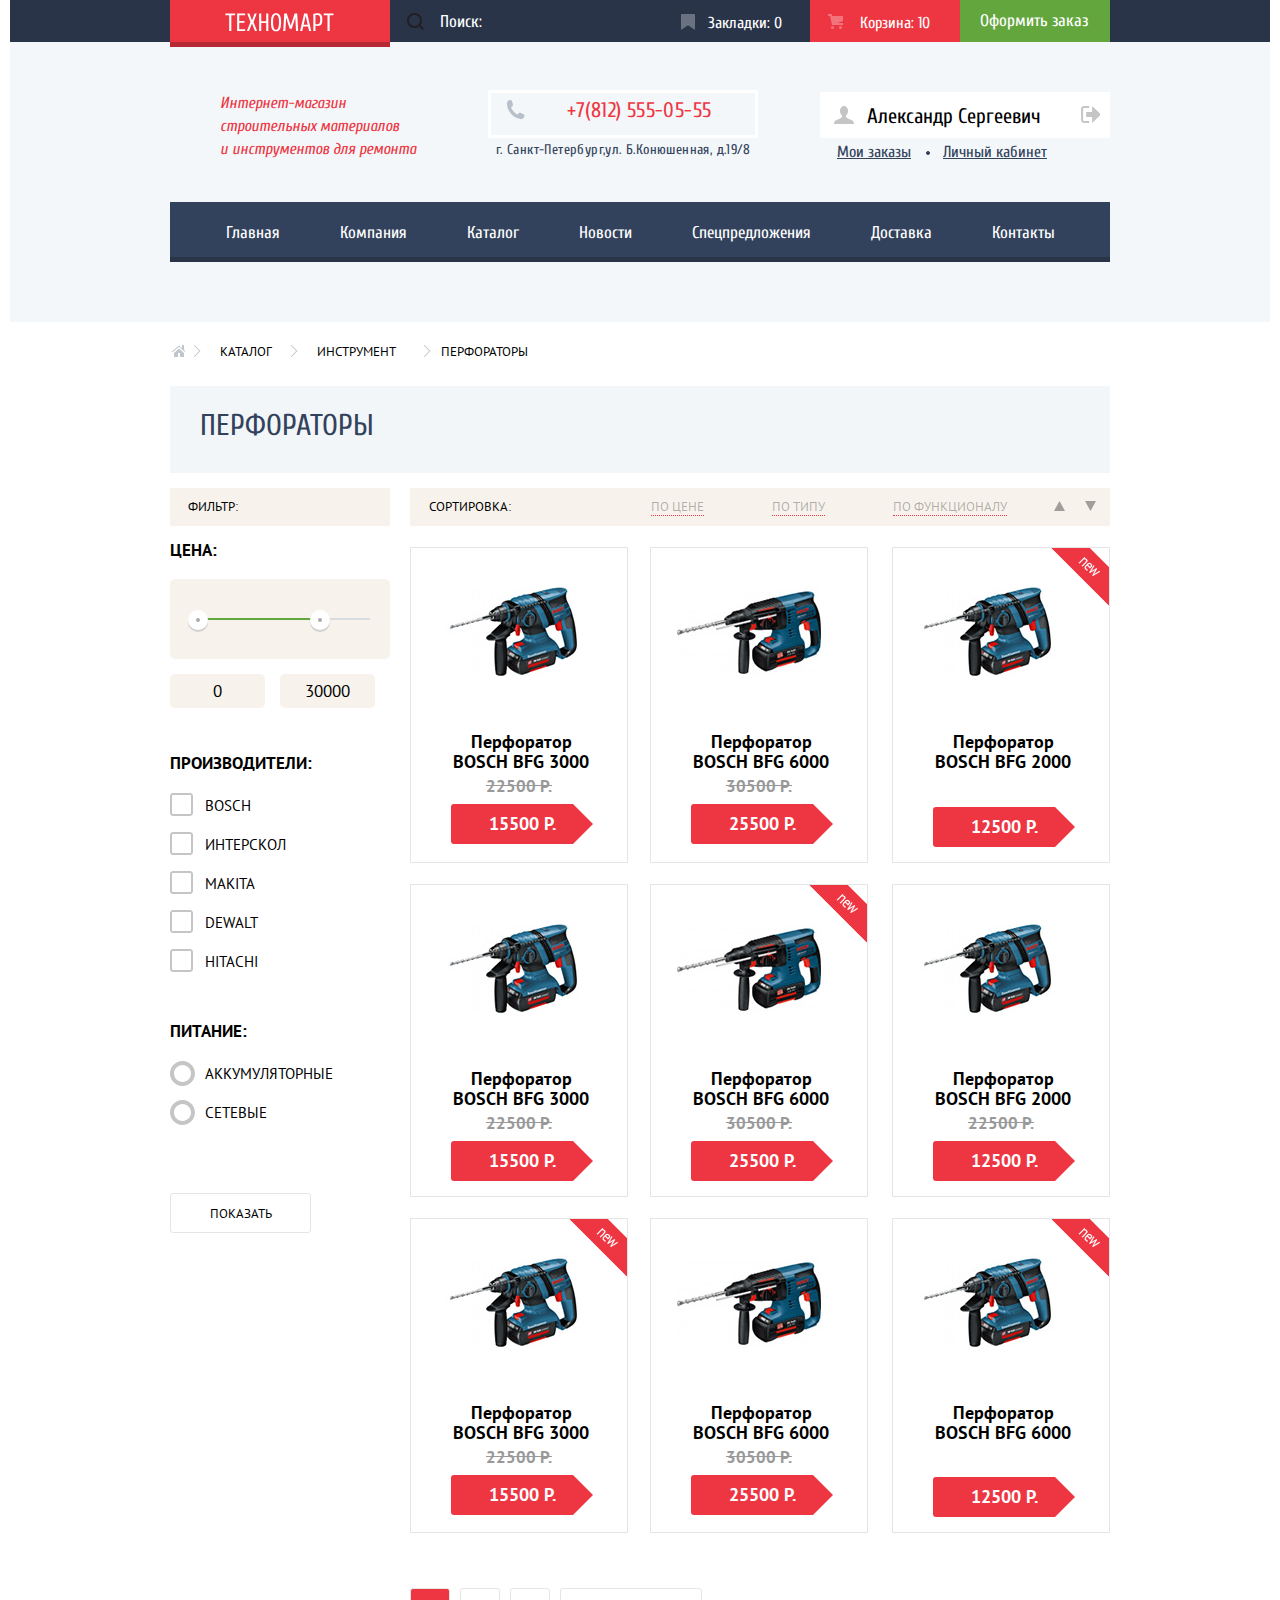
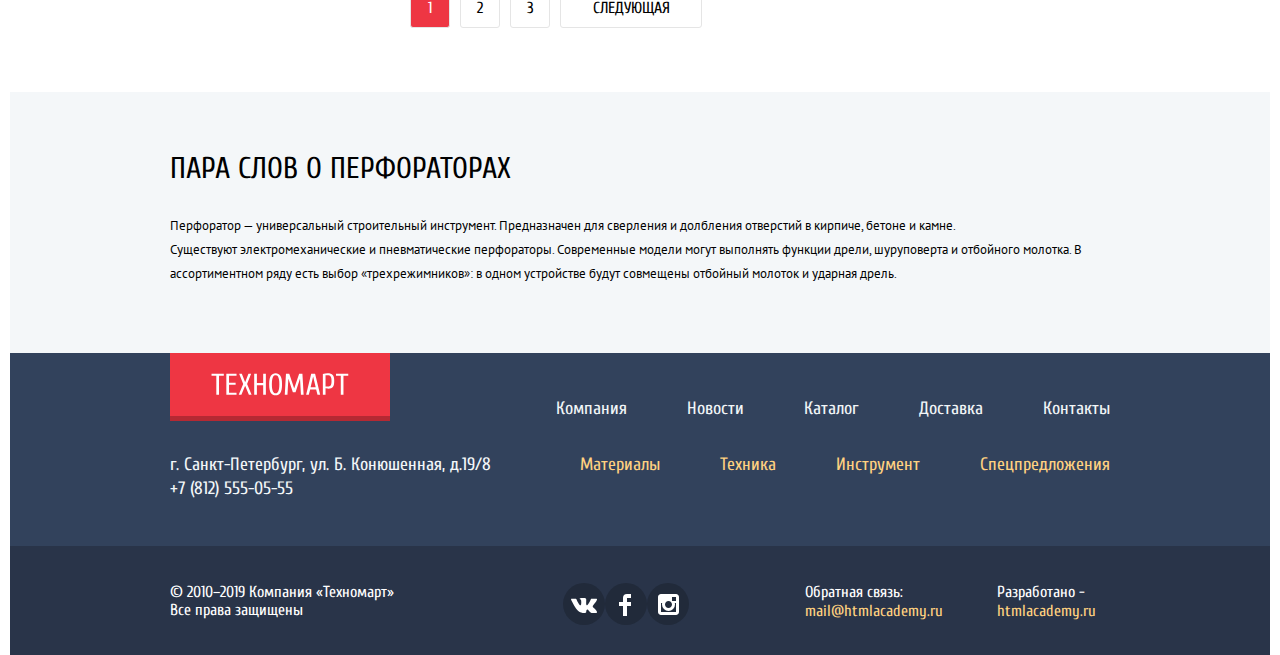
==== commit 7f3ffd03: "pp" ====
--- a/catalog.html
+++ b/catalog.html
@@ -7,8 +7,8 @@
     <link href="https://fonts.googleapis.com/css?family=Cuprum:400,400i,700,700i&display=swap&subset=cyrillic,cyrillic-ext,latin-ext,vietnamese" rel="stylesheet">
     <link href="https://fonts.googleapis.com/css?family=PT+Sans:400,700&display=swap&subset=cyrillic,cyrillic-ext,latin-ext" rel="stylesheet">
     <link rel="stylesheet" href="css/normalize.css">
-    <link rel="stylesheet" href="css/styles-min.css">
-    <!-- <link rel="stylesheet" href="css/style.css"> -->
+    <!-- <link rel="stylesheet" href="css/styles-min.css"> -->
+    <link rel="stylesheet" href="css/style.css">
 </head>
 
 <body>
--- a/css/style.css
+++ b/css/style.css
@@ -327,7 +327,7 @@
 }
 
 .user-block {
-    margin-top: 18px;
+    margin-top: 9px;
     margin-left: auto;
     font-size: 21px;
     line-height: 21px;
@@ -355,15 +355,15 @@
 }
 
 .login-button {
-    padding-top: 14px;
-    padding-bottom: 11px;
+    padding-top: 12px;
+    padding-bottom: 9px;
     padding-left: 48px;
     padding-right: 27px;
 }
 
 .registration-button {
-    padding-top: 14px;
-    padding-bottom: 11px;
+    padding-top: 12px;
+    padding-bottom: 9px;
     padding-left: 25px;
     padding-right: 25px;
 }
@@ -576,6 +576,7 @@
 .bottom_info {
     display: block;
     margin-left: 71px;
+    margin-top: -2px;
     width: 270px;
     text-transform: none;
     font-size: 21px;
@@ -591,7 +592,7 @@
     position: relative;
     display: block;
     border: 3px solid #ffffff;
-    padding: 6px 40px 11px 72px;
+    padding: 7px 40px 14px 72px;
 }
 
 .bottom_bar_phone:before {
@@ -656,7 +657,7 @@
     display: -webkit-box;
     display: -ms-flexbox;
     display: flex;
-    margin-top: 57px;
+    margin-top: 78px;
     margin-bottom: 83px;
 }
 
@@ -2177,7 +2178,7 @@
     -webkit-box-pack: center;
     -ms-flex-pack: center;
     justify-content: center;
-    margin-bottom: 85px;
+    margin-bottom: 63px;
 }
 
 .manufacturer_block {
@@ -2225,7 +2226,7 @@
     -webkit-box-align: center;
     -ms-flex-align: center;
     align-items: center;
-    margin-top: 63px;
+    margin-top: 66px;
 }
 
 .main_services {
@@ -2256,7 +2257,7 @@
     font-size: 30px;
     line-height: 30px;
     padding-bottom: 26px;
-    padding-top: 42px;
+    padding-top: 64px;
 }
 
 .main_services_text {
@@ -2352,24 +2353,24 @@
 
 .delivery_show {
     display: block;
-    width: 600px;
+    width: 620px;
     padding-bottom: 100px;
-    background: url("../img/delivery.png") no-repeat 100% 20px;
+    background: url("../img/delivery.png") no-repeat 100% 25px;
 }
 
 .waranty_show {
     display: none;
-    width: 600px;
+    width: 620px;
     padding-bottom: 72px;
-    background: url("../img/guarantee.png") no-repeat 100% 20px;
+    background: url("../img/guarantee.png") no-repeat 100% 25px;
 }
 
 .credit_show {
     display: none;
     overflow: hidden;
-    width: 600px;
+    width: 620px;
     padding-bottom: 78px;
-    background: url("../img/credit.png") no-repeat 100% 20px;
+    background: url("../img/credit.png") no-repeat 100% 25px;
 }
 
 .send_request_link{
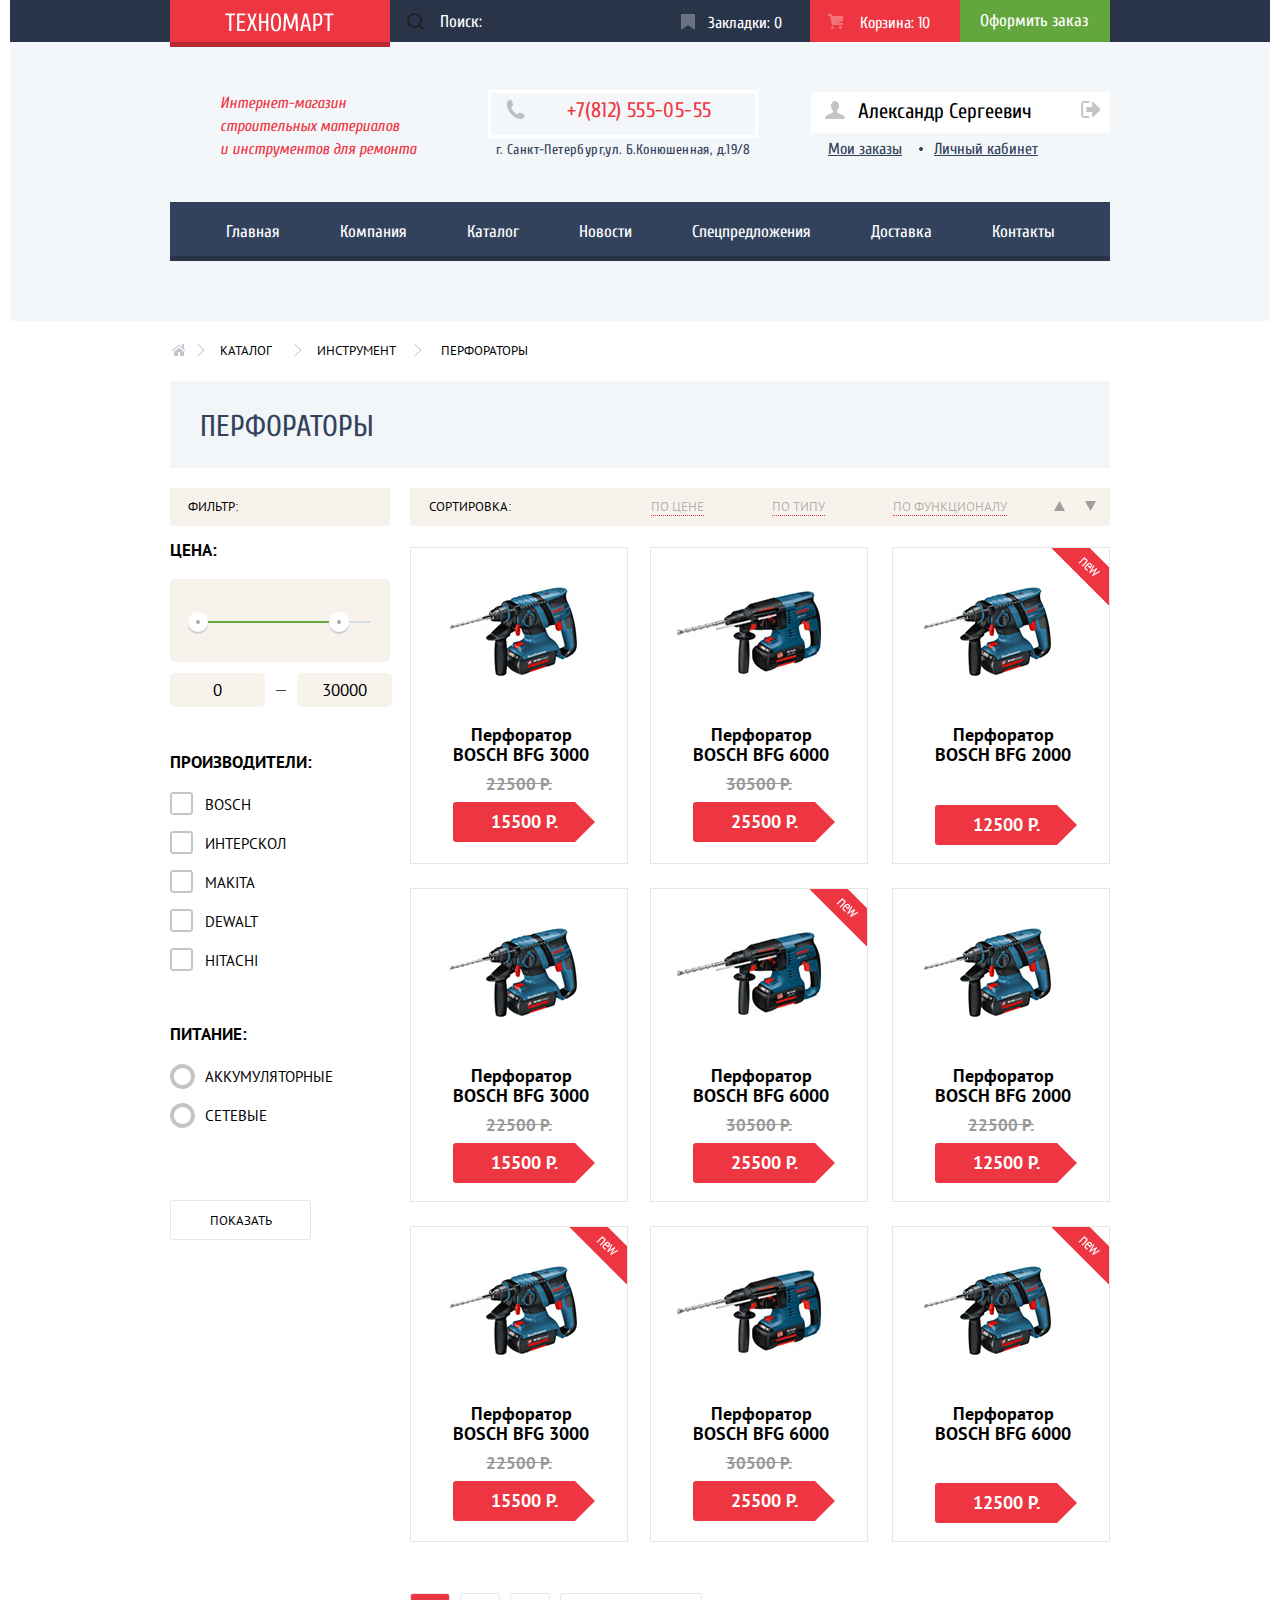
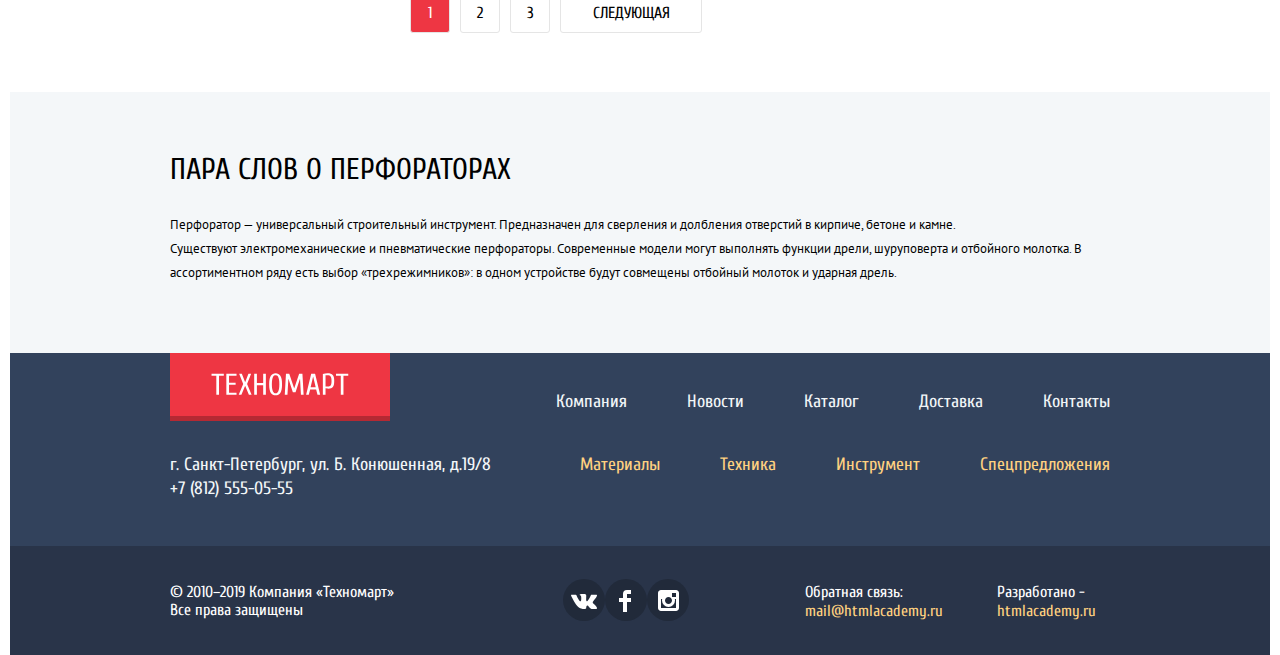
==== commit ba7a0c3e: "3rd" ====
--- a/catalog.html
+++ b/catalog.html
@@ -7,8 +7,8 @@
     <link href="https://fonts.googleapis.com/css?family=Cuprum:400,400i,700,700i&display=swap&subset=cyrillic,cyrillic-ext,latin-ext,vietnamese" rel="stylesheet">
     <link href="https://fonts.googleapis.com/css?family=PT+Sans:400,700&display=swap&subset=cyrillic,cyrillic-ext,latin-ext" rel="stylesheet">
     <link rel="stylesheet" href="css/normalize.css">
-    <!-- <link rel="stylesheet" href="css/styles-min.css"> -->
-    <link rel="stylesheet" href="css/style.css">
+    <link rel="stylesheet" href="css/styles-min.css">
+    <!-- <link rel="stylesheet" href="css/style.css"> -->
 </head>
 
 <body>
@@ -93,7 +93,7 @@
                                 </div>
                             </div>
                         </fieldset>
-                    <h2 class="visually_hidden">Фильтр товаров</h2>
+                        <h2 class="visually_hidden">Фильтр товаров</h2>
                         <fieldset class="manufacturer">
                             <legend>Производители: </legend>
                             <input class="visually_hidden item_manufacturer_brand" type="checkbox" id="Bosch" name="bosch">
@@ -265,7 +265,7 @@
                 <h3 class="perforator_about_title">Пара слов о перфораторах</h3>
                 <p class="perforator_about_text">
                     Перфоратор — универсальный строительный инструмент. Предназначен для сверления и долбления отверстий в кирпиче, бетоне и камне.</p>
-                    <p class="perforator_about_text">Существуют электромеханические и пневматические перфораторы. Современные модели могут выполнять функции дрели, шуруповерта и отбойного молотка. В ассортиментном ряду есть выбор «трехрежимников»: в одном устройстве будут совмещены отбойный молоток и ударная дрель.</p>
+                <p class="perforator_about_text">Существуют электромеханические и пневматические перфораторы. Современные модели могут выполнять функции дрели, шуруповерта и отбойного молотка. В ассортиментном ряду есть выбор «трехрежимников»: в одном устройстве будут совмещены отбойный молоток и ударная дрель.</p>
             </section>
         </div>
     </main>
--- a/css/styles-min.css
+++ b/css/styles-min.css
@@ -1 +1 @@
-body{text-transform:uppercase;font-family:Cuprum,Arial,sans-serif;margin:0;padding:0 10px;background-color:#fff}a{text-decoration:none}.button{padding:0;border:none;font:inherit;color:inherit;background-color:transparent}.modal_close{padding:0;border:none}.modal_close::before{content:"";position:absolute;width:21px;height:21px;top:9px;right:9px;background:url(../img/modal-close.svg) no-repeat 0 0;cursor:pointer}.button-show{font-family:"PT Sans",Arial,sans-serif;width:141px;height:40px;margin-top:26px;background-color:#fff;border:1px solid #e5e5e5;border-radius:3px;color:#000;padding:11px 37px 12px 37px;text-transform:uppercase;text-align:center;font-size:13px;line-height:18px}.added_to_cart_form{display:contents}.go-buy{padding:0;margin-left:20px;font-family:Cuprum,Arial,sans-serif;font-size:14px;line-height:18px;text-transform:uppercase;border:none;border-radius:3px;width:220px;height:38px;color:#000;background-color:#fff}.container{width:940px;margin:0 auto}.commentary-form{padding:0;display:-webkit-box;display:-ms-flexbox;display:flex;border:none;border-top:5px solid red;-webkit-box-shadow:0 20px 40px 0 rgba(41,52,73,.75);box-shadow:0 20px 40px 0 rgba(41,52,73,.75)}.user-info{display:flex;position:relative;padding:40px 80px 22px 80px}.feedback-form{background-color:#fff;top:25px;left:50%;margin-left:-470px;width:620px;position:fixed;display:none;z-index:1000}.feedback-form label{font-family:Cuprum,Arial,sans-serif;margin-bottom:13px;font-size:18px;line-height:18px;text-transform:none;display:block}.feedback-form input{font-family:"PT Sans",Arial,sans-serif;font-size:13px;line-height:18px;color:#999;border:2px solid #dee3e4;padding-left:16px;width:200px;height:32px;border-radius:5px;outline:0}.commentary-form input:hover{border:solid 2px #b5b5b5}.commentary-form input:focus{border:solid 2px #ee3643}.feedback-form legend{display:none}.half-width{display:inline-block;vertical-align:middle}.half-width:nth-child(2){margin-left:auto}.comment-area{outline:0;padding:0 80px 36.8px 80px}.comment-area textarea{width:440px;height:99px;padding:0;padding-left:16px;padding-top:13px;resize:none;font-family:"PT Sans",Arial,sans-serif;font-size:13px;line-height:18px;color:#a9a9a9}input[type=button]{font-family:Cuprum,Arial,sans-serif;font-size:14px;line-height:18px;width:460px;height:38px;text-transform:uppercase;color:#fff;border:none;border-radius:5px;background-color:#ee3643;margin-top:74px}.send-button{padding:0;display:block;padding:36.8px 80px;background-color:#f1f1f1}.feedback-form__button{font-size:14px;line-height:18px;text-transform:uppercase;background-color:#ee3643;border:none;border-radius:3px;color:#fff;padding:10px 32px;width:460px;text-align:center;text-decoration:none;font-size:16px}.top-bar{display:-webkit-box;display:-ms-flexbox;display:flex;height:42px}.button{text-transform:none;color:#fff}.bookmark-link{padding:14px 28px 13px 44px;position:relative}.bookmark-link:active{color:rgba(255,255,255,.6)}.bookmark-link::before{content:"";position:absolute;left:17px;width:14px;height:16px;background-image:url(../img/icon-bookmark.svg);background-repeat:no-repeat;opacity:.3}.bookmark-link:hover:before{opacity:1}.bookmark-link:active:before{opacity:.3}.cart-link{width:74px;height:15px;padding:14px 26px 13px 50px;position:relative}.catalog_cart-link{overflow:hidden;width:100px;height:15px;padding-top:14px;padding-bottom:13px;padding-left:50px;position:relative;background-color:#ee3643}.cart-link:active,.catalog_cart-link:active{color:rgba(255,255,255,.6)}.cart-link::before,.catalog_cart-link::before{content:"";position:absolute;width:15px;height:15px;left:18px;background:url(../img/icon-cart.svg) no-repeat 0 0;opacity:.3}.cart-link:hover::before,.catalog_cart-link:hover::before{opacity:1}.cart-link:active:before,.catalog_cart-link:active:before{opacity:.3}.order-link{font-size:17px;line-height:18px;display:-webkit-box;display:-ms-flexbox;display:flex;-webkit-box-align:center;-ms-flex-align:center;align-items:center;-webkit-box-pack:center;-ms-flex-pack:center;justify-content:center;padding-left:20px;padding-right:22px;background-color:#63a63e}.bookmark-link:hover,.cart-link:hover{background-color:#212a3a}.bookmark-link:active,.cart-link:active{background-color:#161d29}.order-link:hover{background-color:#5fbb2d}.order-link:active{background-color:#518534}.user-block{margin-top:18px;margin-left:auto;font-size:21px;line-height:21px;list-style:none}.login-button,.registration-button{position:relative;color:#000;background-color:#fff}.login-button::before{content:"";position:absolute;width:20px;height:17px;left:14px;background:url(../img/icon-login.svg) no-repeat 0 0}.login-button:hover::before{background:url(../img/icon-login-hover.svg) no-repeat 0 0}.login-button{padding-top:14px;padding-bottom:11px;padding-left:48px;padding-right:27px}.registration-button{padding-top:14px;padding-bottom:11px;padding-left:25px;padding-right:25px}.login-button:hover,.registration-button:hover{color:#ee3643}.login-button:active,.registration-button:active{color:rgba(0,0,0,.3)}.catalog_user_block{margin:0;position:relative;font-family:Cuprum,Arial,sans-serif;font-size:21px;line-height:21px;color:#000;background-color:#fff;text-transform:none;display:-webkit-box;display:-ms-flexbox;display:flex;padding:14px 69px 11px 47px}.catalog_user_block a{color:#000;text-decoration:none}.catalog_user_block a:active{opacity:.3}.home_icon::before{content:"";position:absolute;width:20px;height:18px;left:14px;background:url(../img/icon-user.svg) no-repeat 0 0}.home_icon:hover::before{background:url(../img/icon-user-black.svg) no-repeat 0 0}.home_icon:active::before{background:url(../img/icon-user.svg) no-repeat 0 0}.logout_icon::after{content:"";position:absolute;width:20px;height:17px;right:10px;background:url(../img/icon-logout.svg) no-repeat 0 0}.logout_icon:hover::after{background:url(../img/icon-logout-black.svg) no-repeat 0 0}.logout_icon:active::after{background:url(../img/icon-logout.svg) no-repeat 0 0}.when_login{margin-left:auto}.under-login{position:relative;text-transform:none;padding-top:5px;padding-left:17px}.my_orders{text-decoration:underline;color:#32425c;margin-right:28px}.my_orders:hover{color:#ee3643}.my_orders:active{color:rgba(50,66,92,.3)}.my_account{padding:0;text-decoration:underline;color:#32425c}.my_account:hover{color:#ee3643}.my_account:active{color:rgba(50,66,92,.3)}.under-login::before{content:"";position:absolute;width:2px;height:2px;border:1px solid #32425c;background-color:#32425c;border-radius:50%;left:106px;top:13px}.visually_hidden{display:none}.top-bar__main-logo{padding:13px 56px 15px 55px;width:109px;height:19px;-webkit-box-shadow:inset 0 -5px 0 0 rgba(0,0,0,.24);box-shadow:inset 0 -5px 0 0 rgba(0,0,0,.24);background-color:#ee3643}.top-bar__main-logo:hover{background-color:#ca2c37}.top-bar__main-logo:active{background-color:#ba2732}.top-bar__searching{font-family:Cuprum,Arial,sans-serif;font-size:17px;line-height:18px;-webkit-box-sizing:border-box;box-sizing:border-box;border:none;background:url(../img/icon-search.svg) no-repeat 17px 50%;width:270px;height:42px;padding-left:50px;background-color:#293449}.top-bar__searching:hover{background-color:#212a3a;background-image:url(../img/icon-search-white.svg)}.top-bar__searching:focus{color:#000;background-color:#fff;background-image:url(../img/icon-search-red.svg)}.top-bar__searching::-ms-input-placeholder{color:#fff}.top-bar__searching:-ms-input-placeholder{color:#fff}.top-bar__searching::-webkit-input-placeholder{color:#fff}.button_search{padding:0;border:none;font:inherit;color:inherit;background-color:transparent}.bottom_bar{padding-top:50px;padding-bottom:40px;display:-webkit-box;display:-ms-flexbox;display:flex}.bottom_bar_description{margin:0;display:block;padding-left:50px;text-transform:none;font-size:16px;font-style:italic;line-height:23px;text-align:left;width:197px;color:#ee3643}.bottom_info{display:block;margin-left:71px;width:270px;text-transform:none;font-size:21px;line-height:21px;letter-spacing:.4px;text-align:center;color:#e9292a}.bottom_bar_phone{text-decoration:none;color:#ee3643;position:relative;display:block;border:3px solid #fff;padding:6px 40px 11px 72px}.bottom_bar_phone::before{content:"";position:absolute;width:19px;height:19px;left:15px;background:url(../img/icon-phone.svg) no-repeat 0 0}.address{display:block;margin:0;text-transform:none;font-size:14px;line-height:1.71;text-align:center;color:#32425c}.main_nav{margin:0;list-style:none;padding:0 25px;-webkit-box-shadow:inset 0 -5px 0 0 #293449;box-shadow:inset 0 -5px 0 0 #293449;font-size:17px;line-height:18px;display:-webkit-box;display:-ms-flexbox;display:flex;-webkit-box-pack:center;-ms-flex-pack:center;justify-content:center;background-color:#32425c;color:#fff}.nav_link a{padding:22px 30px 20px;list-style:none;text-transform:none;display:block}.main_nav a{color:#fff}.main_nav a:hover{background-color:#293449}.main_nav a:active{color:rgba(255,255,255,.5);background-color:#1d2739}.bottom-about{display:-webkit-box;display:-ms-flexbox;display:flex;margin-top:57px;margin-bottom:83px}.delivery-title{padding:0;margin:0;margin-bottom:26px;text-transform:uppercase;font-family:Cuprum,Arial,sans-serif;font-size:30px;line-height:30px;color:#000}.middle-container{margin-bottom:40px}.transport-company-names{padding:0;margin:0;width:532px;margin-bottom:40px;font-family:Cuprum,Arial,sans-serif;text-transform:none;font-size:18px;line-height:20px;list-style:none;color:#000}.delivery-text-second{margin:0}.delivery-text,.delivery-text-second,.how-to-find{margin:0;padding:0;width:542px;margin-bottom:23px;text-transform:none;font-family:"PT Sans",Arial,sans-serif;font-size:14px;line-height:24px;color:#000}.how-to-find{width:197px}.delivery-text-second{margin-bottom:1px;width:414px}.contacts{margin-left:auto}.lost,.more-info{border-radius:3px;color:#fff;font-size:14px;line-height:18px;background-color:#ee3643}.lost{display:-webkit-box;display:-ms-flexbox;display:flex;-webkit-box-align:center;-ms-flex-align:center;align-items:center;-webkit-box-pack:center;-ms-flex-pack:center;justify-content:center;width:178px;text-align:center;padding:11px 59px 9px 63px}.more-info{display:-webkit-box;display:-ms-flexbox;display:flex;-webkit-box-align:center;-ms-flex-align:center;align-items:center;-webkit-box-pack:center;-ms-flex-pack:center;justify-content:center;width:140px;text-align:center;padding:11px 39px 9px 40px}.footer-top{display:-webkit-box;display:-ms-flexbox;display:flex;background-color:#32425c}.bottom-main-logo{text-align:center;padding:20px 41px 25px 41px;width:138px;height:23px;-webkit-box-shadow:inset 0 -5px 0 0 rgba(0,0,0,.24);box-shadow:inset 0 -5px 0 0 rgba(0,0,0,.24);background-color:#ee3643}.bottom-main-logo:hover{background-color:#ca2c37}.bottom-main-logo:active{background-color:#ba2732}.bottom-main-nav{font-size:18px;line-height:24px;-webkit-box-align:end;-ms-flex-align:end;align-items:flex-end;text-transform:none;padding:0;margin:0;margin-left:auto;display:-webkit-box;display:-ms-flexbox;display:flex;list-style:none}.bottom-secondary-nav{display:-webkit-box;display:-ms-flexbox;display:flex;text-transform:none;padding:0;margin:0;margin-left:auto;list-style:none}.bottom-nav-title{margin-left:60px}.bottom-main-nav a:active{color:rgba(241,245,247,.5)}.bottom-secondary-nav a:active{color:rgba(255,209,128,.5)}.footer-top-up{display:-webkit-box;display:-ms-flexbox;display:flex;-webkit-box-orient:vertical;-webkit-box-direction:normal;-ms-flex-direction:column;flex-direction:column;height:193px}.bottom-contacts{margin:0}.footer-middle{display:-webkit-box;display:-ms-flexbox;display:flex;margin-top:32px;padding-bottom:53px}.bottom-main-nav a{color:#f1f5f7}.bottom-secondary-nav{display:-webkit-box;display:-ms-flexbox;display:flex}.bottom-secondary-nav a{color:#ffd180;font-size:18px;line-height:24px}.bottom-contacts{width:326px;text-transform:none;font-family:Cuprum,Arial,sans-serif;font-size:18px;line-height:24px;color:#f3f7f9;padding-bottom:20px}.copyrights{display:-webkit-box;display:-ms-flexbox;display:flex;width:397px;margin:0;margin-right:153px;text-transform:none;font-size:16px;line-height:18px;color:#fff}.button-fb,.button-inst,.button-vk{width:42px;height:42px;border-radius:50%;margin-left:3px;background-color:#212a3a}.button-fb:hover,.button-inst:hover,.button-vk:hover{background-color:#ee3643}.dev-button{text-transform:none;color:#fff;margin:0}.mail{margin-left:130px}.mail-link:hover,.site-link:hover{color:#ee3643}.dev{margin-left:53px}.dev-button a{color:#ffd180}.footer-top-wrapper{background-color:#32425c}.footer-bottom{display:-webkit-box;display:-ms-flexbox;display:flex;height:72px;padding-top:37px}.footer-bottom-wrapper{background-color:#293449}.catalog{margin-left:20px}.breadcrumbs{font-family:"PT Sans",Arial,sans-serif;margin:0;padding:0;padding-top:21px;display:-webkit-box;display:-ms-flexbox;display:flex;-ms-flex-wrap:wrap;flex-wrap:wrap;-webkit-box-pack:start;-ms-flex-pack:start;justify-content:flex-start;color:#000;list-style:none;font-size:13px;line-height:18px}.breadcrumbs li{color:#000;position:relative;margin-left:25px}.breadcrumbs_item-home::before{content:"";position:absolute;width:14px;height:12px;top:2px;right:10px;background:url(../img/icon-home.svg) no-repeat 0 0}.breadcrumbs_list::after{content:"";position:absolute;width:8px;height:12px;top:2px;left:-27px;background:url(../img/icon-right-small.svg) no-repeat 0 0}.breadcrumbs_item-current{margin-left:43px}.breadcrumbs_item-current::after{content:"";position:absolute;width:8px;height:12px;top:2px;left:-18px;background:url(../img/icon-right-small.svg) no-repeat 0 0}.breadcrumbs_item{color:#000;background-color:#fff;margin-right:20px}.page-title{margin:0;margin-top:25px;margin-bottom:15px;padding:25px 742px 32px 30px;font-size:30px;font-weight:400;font-style:normal;font-stretch:normal;line-height:1;letter-spacing:normal;text-align:left;color:#32425c;background-color:#f2f6f8}.catalog-container{display:-webkit-box;display:-ms-flexbox;display:flex}.catalog_list{width:700px;margin:0;padding:0;display:-webkit-box;display:-ms-flexbox;display:flex;-ms-flex-wrap:wrap;flex-wrap:wrap;list-style:none}.catalog_index_list{margin:0;padding:0;display:-webkit-box;display:-ms-flexbox;display:flex;-ms-flex-wrap:wrap;flex-wrap:wrap;list-style:none}.flag{position:absolute;top:-1px;right:-1px;width:60px;height:60px;text-indent:-1000px;overflow:hidden;z-index:20}.new-flag{background:url(../img/new-flag.png) no-repeat 0 0}.hidden-price{visibility:hidden}.action{display:none;position:absolute;top:0;left:0;width:218px;height:88px;padding:40px 0;background-color:#fff;z-index:10}.catalog_list_item:hover .action{display:block}.catalog_list_item:hover{border:none;-webkit-box-shadow:0 10px 25px 0 rgba(41,52,73,.5);box-shadow:0 10px 25px 0 rgba(41,52,73,.5)}.button_bookmark{position:relative;display:block;width:122px;font-family:Cuprum,Arial sans-serif;text-transform:uppercase;border:solid 3px #63a63e;font-size:14px;padding:7px 0;margin:0 auto;line-height:18px;color:#32425c}.button_bookmark:hover{color:#32425c;border:solid 3px #32425c}.button_bookmark:active{opacity:.3}.button_buy{display:block;width:129px;margin:0 auto;margin-bottom:7px;padding:10px 0;background-color:#63a63e;border-radius:3px;-webkit-box-shadow:inset 0 -3px 0 0 #367315;box-shadow:inset 0 -3px 0 0 #367315;color:#fff;font-size:14px;font-family:Cuprum,Arial sans-serif;line-height:18px;text-decoration:none;text-transform:uppercase}.button_buy:hover{opacity:1;background-color:#5fbb2d}.button_buy:active{background-color:#518534}.button_buy::after{position:absolute;content:"";width:15px;height:15px;left:27%;opacity:.3;background:url(../img/icon-cart.svg) no-repeat 0 0}.button_buy:hover::after{opacity:1}.catalog_list_item-name{font-family:"PT Sans",Arial,sans-serif;font-size:18px;font-weight:700;line-height:20px;text-align:center;color:#000;margin:0;padding:14px 26px 5px 30px}.old-price{font-size:17px;line-height:18px;color:#999;text-decoration:line-through}.price-red{position:relative;width:92px;height:20px;padding-top:10px;padding-bottom:10px;padding-left:25px;padding-right:25px;margin-top:9px;margin-left:40px;margin-bottom:15px;color:#fff;background:#ee3643;border-radius:3px}.price-red:after{content:"";position:absolute;top:0;right:-20px;width:0;height:0;border:20px solid #fff;border-left-color:#ee3643}.sort_bar{display:-webkit-box;display:-ms-flexbox;display:flex;height:38px;margin-bottom:20px}.filters_title,.sort_title{font-family:"PT Sans",Arial,sans-serif;font-size:13px;line-height:18px;font-weight:400;padding:0;margin:0}.sort_title{margin-right:140px;padding-left:19px}.filter{background-color:#f7f3ec;padding-left:18px;height:38px;display:-webkit-box;display:-ms-flexbox;display:flex;-webkit-box-align:center;-ms-flex-align:center;align-items:center;margin-bottom:9px}.filter_range legend{font-family:"PT Sans",Arial,sans-serif;font-size:17px;line-height:30px;font-weight:700;margin-bottom:14px}.filter_range{border:none;margin:0;padding:0;margin-bottom:25px}.range_filter{width:220px}.range_controls{position:relative;height:41px;background-color:#f7f3ec;border-radius:5px;margin-bottom:15px;padding-top:39px;padding-right:20px;padding-left:20px}.range_controls .scale{height:2px;background:#d7dcde}.range_controls .bar{width:70%;height:2px;background:#63a63e}.range_controls .toggle{position:absolute;top:31px;left:0;width:4px;height:4px;padding:0;border:8px solid #fff;background-color:#ababab;border-radius:50%;-webkit-box-shadow:0 2px 1px 0 #cfcfcf;box-shadow:0 2px 1px 0 #cfcfcf}.range_controls .toggle_min{left:18px}.range_controls .toggle_max{left:140px}.price_controls{display:flex;justify-content:space-between;font-size:0;margin-bottom:15px}.price_controls label{display: flex;width: 50%;font-size:16px;text-transform:uppercase}.price_controls input{font-family:"PT Sans",Arial,sans-serif;font-size:17px;line-height:18px;text-align:center;color:#000;width:75px;padding:8px 10px;border:none;border-radius:5px;background:#f7f3ec}.max_price{text-align:right}.sort{background-color:#f7f3ec;display:-webkit-box;display:-ms-flexbox;display:flex;-webkit-box-align:center;-ms-flex-align:center;align-items:center;height:38px;margin-bottom:21px}.sort_types{display:-webkit-box;display:-ms-flexbox;display:flex;list-style:none;position:relative;padding:0;margin:0}.sort_types_item a{font-family:"PT Sans",Arial,sans-serif;font-size:13px;line-height:18px;margin-right:68px;color:rgba(0,0,0,.3);border-bottom:1px dotted #ee3643}.sort_types_item a:hover{color:#000;border-bottom:1px solid #ee3643}.sort_types_item a:active{border:none;color:#ee3643}.sort_types_functional{margin-right:15px}.sort_direction_up::after{margin-right:21px;position:absolute;content:"";top:4px;left:95%;width:11px;height:10px;opacity:.4;background:url(../img/icon-up-dir.svg) no-repeat 0 0}.sort_direction_down::after{position:absolute;content:"";top:4px;right:-21px;width:11px;height:10px;opacity:.4;background:url(../img/icon-down-dir.svg) no-repeat 0 0}.sort_direction_up:hover::after{opacity:1;background:url(../img/icon-up-dir-hover.svg) no-repeat 0 0}.sort_direction_down:hover::after{opacity:1;background:url(../img/icon-down-dir-hover.svg) no-repeat 0 0}.manufacturer{position:relative;-webkit-user-select:none;-moz-user-select:none;-ms-user-select:none;user-select:none;margin:0;padding:0;width:220px;display:-webkit-box;display:-ms-flexbox;display:flex;-webkit-box-orient:vertical;-webkit-box-direction:normal;-ms-flex-direction:column;flex-direction:column}.manufacturer legend,.power-type legend{margin-bottom:18px;font-family:"PT Sans",Arial,sans-serif;font-weight:700;font-size:17px;line-height:30px}.manufacturer label,.power-type label{margin-bottom:19px;display:block;position:relative;font-family:"PT Sans",Arial,sans-serif;font-size:15px;line-height:20px;color:#000;padding-left:35px}.manufacturer[type=checkbox]{margin:0}.item_manufacturer_brand+label::before{content:"";position:absolute;width:23px;height:23px;top:-3px;left:0;background:url(../img/checkbox-off.svg) no-repeat 0 0}.item_manufacturer_brand+label:hover::before{content:"";position:absolute;width:23px;height:23px;top:-3px;left:0;background:url(../img/checkbox-off-hover.svg) no-repeat 0 0}.item_manufacturer_brand:checked+label::after{content:"";position:absolute;width:27px;height:23px;top:-3px;left:0;background:url(../img/checkbox-on.svg) no-repeat 0 0}.item_manufacturer_brand:checked+label:hover::after{content:"";position:absolute;width:27px;height:23px;top:-3px;left:0;background:url(../img/checkbox-on-hover.svg) no-repeat 0 0}.item_power_type+label::before{content:"";position:absolute;width:25px;height:25px;top:-3px;left:0;background:url(../img/radio-off.svg) no-repeat 0 0}.item_power_type+label:hover::before{content:"";position:absolute;width:25px;height:25px;top:-3px;left:0;background:url(../img/radio-off-hover.svg) no-repeat 0 0}.item_power_type:checked+label::after{content:"";position:absolute;width:25px;height:25px;top:-3px;left:0;background:url(../img/radio-on.svg) no-repeat 0 0}.item_power_type:checked+label:hover::after{content:"";position:absolute;width:25px;height:25px;top:-3px;left:0;background:url(../img/radio-on-hover.svg) no-repeat 0 0}.power-type{display:-webkit-box;display:-ms-flexbox;display:flex;-webkit-box-orient:vertical;-webkit-box-direction:normal;-ms-flex-direction:column;flex-direction:column}.item-manufacturer,.item-power{font-family:"PT Sans",Arial,sans-serif;list-style:none;padding:0;margin:0;font-size:15px;font-weight:400;font-style:normal;font-stretch:normal;line-height:20px;letter-spacing:normal}.product_filter fieldset{border:none;margin:0;padding:0;margin-bottom:25px}.catalog_list_item{display:-webkit-box;display:-ms-flexbox;display:flex;-webkit-box-orient:vertical;-webkit-box-direction:normal;-ms-flex-direction:column;flex-direction:column;text-transform:none;font-family:"PT Sans",Arial,sans-serif;font-size:18px;font-weight:700;text-align:center;position:relative;border:solid 1px #e5e5e5;overflow:hidden;width:216px;margin-right:22px;margin-bottom:21px}.page_number{display:-webkit-box;display:-ms-flexbox;display:flex;padding-bottom:60px;list-style:none;margin:0;padding:0;margin-top:34px;margin-bottom:64px}.page_number_item,.page_number_next{display:-webkit-box;display:-ms-flexbox;display:flex;-webkit-box-align:center;-ms-flex-align:center;align-items:center;-webkit-box-pack:center;-ms-flex-pack:center;justify-content:center;width:38px;height:38px;border:1px solid #e5e5e5;border-radius:3px;margin-right:10px}.page_number_next{width:140px;height:38px}.page_number_item:hover,.page_number_next:hover{border-color:#bdc6ca}.page_number_item:active,.page_number_next:active{border-color:#ee3643}.page_number_item,.page_number_next{text-decoration:none;color:#000}.current{color:#fff;background-color:#ee3643}.perforator_about_wrapper{background-color:#f4f7f9}.perforator_about{display:-webkit-box;display:-ms-flexbox;display:flex;-webkit-box-orient:vertical;-webkit-box-direction:normal;-ms-flex-direction:column;flex-direction:column}.perforator_about_title{font-family:Cuprum,Arial,sans-serif;font-size:30px;line-height:30px;font-weight:400;margin-top:0;padding:0;padding-top:62px}.perforator_about_text{font-family:"PT Sans",Arial,sans-serif;font-size:13px;line-height:24px;text-transform:none;margin:0;padding:0}.perforator_about_text:last-child{padding-bottom:67px}.catalog_list .catalog_list_item:nth-child(3n){margin-right:0;margin-left:auto}.top_bar_wrapper{background-color:#293449}.bottom_bar-wrapper{background-color:#f4f7f9;padding-bottom:60px}.company-title{position:relative;padding:0;margin:0;margin-top:20px;padding-left:35px}.company-title::before{content:"";position:absolute;width:25px;height:2px;top:50%;left:0;background-color:#ee3643}.map{display:block;position:relative;height:158px;margin-bottom:46px}.footer-social{margin:0;padding:0;left:7px;display:-webkit-box;display:-ms-flexbox;display:flex;list-style:none;position:relative}.footer-social li{position:relative}.button-vk::after{content:"";position:absolute;left:8px;top:15px;width:26px;height:18px;background:url(../img/icon-vk.svg) no-repeat 0 0}.button-fb::after{content:"";position:absolute;left:14px;top:11px;width:12px;height:22px;background:url(../img/icon-fb.svg) no-repeat 0 0}.button-inst::after{content:"";position:absolute;left:11px;top:11px;width:21px;height:21px;background:url(../img/icon-insta.svg) no-repeat 0 0}.modal-map{display:none;position:fixed;z-index:100;top:25px;left:50%;margin-left:-470px;-webkit-box-shadow:0 20px 40px 0 rgba(0,0,0,.75);box-shadow:0 20px 40px 0 rgba(0,0,0,.75);width:940px;height:446px;background:url(../img/map.jpg) no-repeat 0 0}.added_to_cart{display:none;width:620px;height:282px;-webkit-box-shadow:0 20px 40px 0 rgba(41,52,73,.75);box-shadow:0 20px 40px 0 rgba(41,52,73,.75);border-top:5px solid #ee3643}.item-added{position:relative;height:160px;background-color:#fff}.item-added p{font-family:Cuprum,Arial,sans-serif;font-size:30px;line-height:30px;text-transform:none;margin:0;padding:75px 125px 68px 179px}.item-added p::before{content:"";position:absolute;width:66px;height:66px;left:81px;top:55px;background:url(../img/modal-check.svg) no-repeat 0 0}.contninue{position:relative;height:40px;background-color:#f1f1f1;padding:37px 0 37px 80px}.to-cart{font-size:14px;line-height:18px;color:#fff;background-color:#ee3643;padding:11px 62px 11px 59px;border-radius:3px}.bottom-nav-title:hover{text-decoration:underline}.main_promo{padding-bottom:53px;padding-top:59px}.block{position:relative;width:277px;height:75px;margin-right:20px;margin-bottom:20px;padding-top:26px;padding-bottom:22px;padding-left:23px}.block_title{padding:0;margin:0;color:#fff;margin-bottom:15px;text-transform:none;font-size:24px;line-height:20px}.inside_button{display:-webkit-box;display:-ms-flexbox;display:flex;-webkit-box-align:center;-ms-flex-align:center;align-items:center;-webkit-box-pack:center;-ms-flex-pack:center;justify-content:center;width:135px;height:38px;font-size:14px;line-height:18px;margin:0;color:#fff;background-color:rgba(0,0,0,.1);border-radius:3px}.promo_column_bottom,.promo_column_top{display:-webkit-box;display:-ms-flexbox;display:flex}.material_block{background-color:#ffbf47}.material_block::before{content:"";position:absolute;background:url(../img/icon-1.svg) no-repeat 0 0;width:44px;height:66px;top:31px;right:43px}.material_block .new-flag{position:absolute;top:0;right:0;width:60px;height:60px;text-indent:-1000px;overflow:hidden;z-index:20}.tools_block{background-color:#3bbce3}.tools_block::before{content:"";position:absolute;background:url(../img/icon-2.svg) no-repeat 0 0;width:75px;height:61px;top:33px;right:28px}.techics_block{margin:0;background-color:#dc91d8}.techics_block::before{content:"";position:absolute;background:url(../img/icon-3.svg) no-repeat 0 0;width:78px;height:62px;top:31px;right:31px}.slider_block{display:-webkit-box;display:-ms-flexbox;display:flex;position:relative}.slider_block_dreli{width:575px;height:218px;padding:26px 20px 22px 25px;background:url(../img/slide-image-1.jpg) no-repeat 0 0;background-color:#b3a2a2}.slider_block_perforator{display:none;width:575px;height:218px;padding:26px 20px 22px 25px;background:url(../img/slide-image.jpg) no-repeat 0 0;background-color:#b3a2a2}.slider_block h3,.slider_block p{color:#fff;padding:0;margin:0}.slider_block h3{font-size:36px;line-height:36px;font-weight:700}.slider_block p{font-size:18px;line-height:24px;text-transform:none}.next_slide_arrow::after{content:"";position:absolute;background:url(../img/icon-right.svg) no-repeat 0 0;width:22px;height:40px;top:114px;right:20px}.previous_slide_arrow::before{content:"";position:absolute;background:url(../img/icon-left.svg) no-repeat 0 0;width:22px;height:40px;top:114px;left:25px}.previous_slide_dot::before{position:absolute;content:"";width:6px;height:6px;bottom:36px;right:315px;border:2px solid #fff;border-radius:5px;background-color:#fff}.next_slide_dot::before{position:absolute;content:"";width:6px;height:6px;bottom:36px;right:295px;border:2px solid #fff;border-radius:5px;background-color:#fff}.previous_slide_dot:focus::before{background-color:#ee3643}.next_slide_dot:focus::before{background-color:#ee3643}.catlog_open_button{width:195px;height:38px;background-color:#ee3643;color:#fff;border-radius:3px;font-size:14px;line-height:18px;display:-webkit-box;display:-ms-flexbox;display:flex;-webkit-box-align:center;-ms-flex-align:center;align-items:center;-webkit-box-pack:center;-ms-flex-pack:center;justify-content:center;margin-top:115px}.promo_right_side{-webkit-box-align:end;-ms-flex-align:end;align-items:flex-end}.sales_block{margin:0;margin-left:20px;margin-bottom:20px;background-color:#8ed78f}.sales_block::before{content:"";position:absolute;background:url(../img/icon-4.svg) no-repeat 0 0;width:59px;height:72px;top:26px;right:45px}.delivery_block{margin:0;margin-left:20px;background-color:#ffc047}.delivery_block::before{content:"";position:absolute;background:url(../img/icon-5.svg) no-repeat 0 0;width:78px;height:63px;top:32px;right:31px}.main_popular_goods,.main_popular_manufacturer{display:-webkit-box;display:-ms-flexbox;display:flex;-webkit-box-align:center;-ms-flex-align:center;align-items:center;text-align:center;background-color:#f9f5f0;margin-bottom:19px;height:89px}.main_popular_goods a,.main_popular_manufacturer a{display:-webkit-box;display:-ms-flexbox;display:flex;-webkit-box-align:center;-ms-flex-align:center;align-items:center;-webkit-box-pack:center;-ms-flex-pack:center;justify-content:center;color:#fff;font-size:14px;line-height:18px;text-transform:uppercase;width:253px;background-color:#ee3643;border-radius:3px;padding:10px 0;margin-left:auto;margin-right:24px}.main_popular_goods h2,.main_popular_manufacturer h2{padding-left:30px;font-size:30px;line-height:30px;color:#32425c;font-weight:400;margin:0}.popular_goods_item{margin-bottom:5px}.promo_item{margin-right:22px}.catalog_index_list .catalog_list_item:nth-child(4){margin-right:auto}.popular_manufacturer_item{display:-webkit-box;display:-ms-flexbox;display:flex;-ms-flex-wrap:wrap;flex-wrap:wrap;-webkit-box-align:center;-ms-flex-align:center;align-items:center;-webkit-box-pack:center;-ms-flex-pack:center;justify-content:center;margin-bottom:85px}.manufacturer_block{display:-webkit-box;display:-ms-flexbox;display:flex;-webkit-box-align:center;-ms-flex-align:center;align-items:center;-webkit-box-pack:center;-ms-flex-pack:center;justify-content:center;border:1px solid #eaeaea;width:220px;height:145px;margin-top:-5px;margin-right:17px;margin-bottom:25px}.manufacturer_block:nth-child(4n){margin:0;margin-top:-5px;margin-bottom:25px}.manufacturer_block:hover{-webkit-box-shadow:0 10px 25px 0 rgba(41,52,73,.5);box-shadow:0 10px 25px 0 rgba(41,52,73,.5)}.manufacturer_block:active{-webkit-box-shadow:0 4px 10px 0 rgba(41,52,73,.5);box-shadow:0 4px 10px 0 rgba(41,52,73,.5);opacity:.3}.main_services_wrapper{background-color:#f4f7f9}.services_list{display:-webkit-box;display:-ms-flexbox;display:flex;-webkit-box-align:center;-ms-flex-align:center;align-items:center;margin-top:63px}.main_services{height:522px;background-color:#f4f7f9}.services_button{padding:0;border:none;font:inherit;color:inherit;background-color:transparent}.about_services_title{width:398px}.main_services_text,.main_services_title{padding:0;margin:0}.main_services_title{font-family:Cuprum,Arial,sans-serif;font-size:30px;line-height:30px;padding-bottom:26px;padding-top:42px}.main_services_text{font-family:"PT Sans",Arial,sans-serif;font-size:13px;line-height:24px;text-transform:none}.services_title{position:relative;padding:0;margin:0;padding-bottom:99px}.services_title::after{content:"";position:absolute;width:10px;height:279px;top:-50px;right:0;background:url(../img/shadow.png) no-repeat 0 0}.tile{font-family:Cuprum,Arial,sans-serif;font-size:21px;line-height:30px;color:#fff;text-transform:none;list-style:none;display:-webkit-box;display:-ms-flexbox;display:flex;-webkit-box-align:center;-ms-flex-align:center;align-items:center;-webkit-box-pack:start;-ms-flex-pack:start;justify-content:flex-start;padding-left:23px;width:215px;height:61px;background-color:#32425c;border:1px solid #293449}.credit:hover,.delivery:hover,.waranty:hover{background-color:#fff;color:#32425c;border:none;-webkit-box-shadow:0 1px 0 0 #fff,inset 0 1px 0 0 #fff;box-shadow:0 1px 0 0 #fff,inset 0 1px 0 0 #fff}.services_description{position:relative;margin:0;padding:0;margin-left:80px;width:290px}.credit_show_title,.delivery_show_title,.waranty_show_title{margin:0;padding:0;font-size:36px;line-height:36px;color:#32425c;margin-bottom:25px}.credit_show_description,.delivery_show_descriptiion,.waranty_show_description{font-family:"PT Sans",Arial,sans-serif;font-size:13px;line-height:24px;margin:0;text-transform:none;margin-bottom:31px;width:279px}.waranty_show_description{width:380px}.delivery_show{display:block;width:600px;padding-bottom:100px;background:url(../img/delivery.png) no-repeat 100% 20px}.waranty_show{display:none;width:600px;padding-bottom:72px;background:url(../img/guarantee.png) no-repeat 100% 20px}.credit_show{display:none;overflow:hidden;width:600px;padding-bottom:78px;background:url(../img/credit.png) no-repeat 100% 20px}.send_request_link{font-size:14px;line-height:18px;color:#fff;background-color:#ee3643;padding:11px 62px 10px 59px;border-radius:3px}@-webkit-keyframes bounce{0%{-webkit-transform:translateY(-2000px);transform:translateY(-2000px)}40%{-webkit-transform:translateY(30px);transform:translateY(30px)}70%{-webkit-transform:translateY(-20px);transform:translateY(-20px)}90%{-webkit-transform:translateY(15px);transform:translateY(15px)}100%{-webkit-transform:translateY(0);transform:translateY(0)}}@keyframes bounce{0%{-webkit-transform:translateY(-2000px);transform:translateY(-2000px)}40%{-webkit-transform:translateY(30px);transform:translateY(30px)}70%{-webkit-transform:translateY(-20px);transform:translateY(-20px)}90%{-webkit-transform:translateY(15px);transform:translateY(15px)}100%{-webkit-transform:translateY(0);transform:translateY(0)}}.modal_show{display:block;-webkit-animation-name:bounce;animation-name:bounce;-webkit-animation-duration:.7s;animation-duration:.7s}
+body{text-transform:uppercase;font-family:Cuprum,Arial,sans-serif;margin:0;padding:0 10px;background-color:#fff}a{text-decoration:none}.button{padding:0;border:none;font:inherit;color:inherit;background-color:transparent}.modal_close{padding:0;border:none}.modal_close:before{content:"";position:absolute;width:21px;height:21px;top:9px;right:9px;background:url(../img/modal-close.svg) no-repeat 0 0;cursor:pointer}.button-show{font-family:"PT Sans",Arial,sans-serif;width:141px;height:40px;margin-top:26px;background-color:#fff;border:1px solid #e5e5e5;border-radius:3px;color:#000;padding:11px 37px 12px 37px;text-transform:uppercase;text-align:center;font-size:13px;line-height:18px}.added_to_cart_form{display:contents}.go-buy{padding:0;margin-left:20px;font-family:Cuprum,Arial,sans-serif;font-size:14px;line-height:18px;text-transform:uppercase;border:none;border-radius:3px;width:220px;height:38px;color:#000;background-color:#fff}.container{width:940px;margin:0 auto}.commentary-form{padding:0;display:-webkit-box;display:-ms-flexbox;display:flex;border:none;border-top:5px solid red;box-shadow:0 20px 40px 0 rgba(41,52,73,.75)}.user-info{display:-webkit-box;display:-ms-flexbox;display:flex;position:relative;padding:40px 80px 22px 80px}.feedback-form{background-color:#fff;top:25px;left:50%;margin-left:-470px;width:620px;position:fixed;display:none;z-index:1000}.feedback-form label{font-family:Cuprum,Arial,sans-serif;margin-bottom:13px;font-size:18px;line-height:18px;text-transform:none;display:block}.feedback-form input{font-family:"PT Sans",Arial,sans-serif;font-size:13px;line-height:18px;color:#999;border:2px solid #dee3e4;padding-left:16px;width:200px;height:32px;border-radius:5px;outline:0}.commentary-form input:hover{border:solid 2px #b5b5b5}.commentary-form input:focus{border:solid 2px #ee3643}.feedback-form legend{display:none}.half-width{display:inline-block;vertical-align:middle}.half-width:nth-child(2){margin-left:auto}.comment-area{outline:0;padding:0 80px 36.8px 80px}.comment-area textarea{width:440px;height:99px;padding:0;padding-left:16px;padding-top:13px;resize:none;font-family:"PT Sans",Arial,sans-serif;font-size:13px;line-height:18px;color:#a9a9a9}input[type=button]{font-family:Cuprum,Arial,sans-serif;font-size:14px;line-height:18px;width:460px;height:38px;text-transform:uppercase;color:#fff;border:none;border-radius:5px;background-color:#ee3643;margin-top:74px}.send-button{padding:0;display:block;padding:36.8px 80px;background-color:#f1f1f1}.feedback-form__button{font-size:14px;line-height:18px;text-transform:uppercase;background-color:#ee3643;border:none;border-radius:3px;color:#fff;padding:10px 32px;width:460px;text-align:center;text-decoration:none;font-size:16px}.top-bar{display:-webkit-box;display:-ms-flexbox;display:flex;height:42px}.button{text-transform:none;color:#fff}.bookmark-link{padding:14px 28px 13px 44px;position:relative}.bookmark-link:active{color:rgba(255,255,255,.6)}.bookmark-link:before{content:"";position:absolute;left:17px;width:14px;height:16px;background-image:url(../img/icon-bookmark.svg);background-repeat:no-repeat;opacity:.3}.bookmark-link:hover:before{opacity:1}.bookmark-link:active:before{opacity:.3}.cart-link{width:74px;height:15px;padding:14px 26px 13px 50px;position:relative}.catalog_cart-link{overflow:hidden;width:100px;height:15px;padding-top:14px;padding-bottom:13px;padding-left:50px;position:relative;background-color:#ee3643}.cart-link:active,.catalog_cart-link:active{color:rgba(255,255,255,.6)}.cart-link:before,.catalog_cart-link:before{content:"";position:absolute;width:15px;height:15px;left:18px;background:url(../img/icon-cart.svg) no-repeat 0 0;opacity:.3}.cart-link:hover:before,.catalog_cart-link:hover:before{opacity:1}.cart-link:active:before,.catalog_cart-link:active:before{opacity:.3}.order-link{font-size:17px;line-height:18px;display:-webkit-box;display:-ms-flexbox;display:flex;-webkit-box-align:center;-ms-flex-align:center;align-items:center;-webkit-box-pack:center;-ms-flex-pack:center;justify-content:center;padding-left:20px;padding-right:22px;background-color:#63a63e}.bookmark-link:hover,.cart-link:hover{background-color:#212a3a}.bookmark-link:active,.cart-link:active{background-color:#161d29}.order-link:hover{background-color:#5fbb2d}.order-link:active{background-color:#518534}.user-block{margin-top:9px;margin-left:auto;font-size:21px;line-height:21px;list-style:none}.login-button,.registration-button{position:relative;color:#000;background-color:#fff}.login-button:before{content:"";position:absolute;width:20px;height:17px;left:14px;background:url(../img/icon-login.svg) no-repeat 0 0}.login-button:hover:before{background:url(../img/icon-login-hover.svg) no-repeat 0 0}.login-button{padding-top:12px;padding-bottom:9px;padding-left:48px;padding-right:27px}.registration-button{padding-top:12px;padding-bottom:9px;padding-left:25px;padding-right:25px}.login-button:hover,.registration-button:hover{color:#ee3643}.login-button:active,.registration-button:active{color:rgba(0,0,0,.3)}.catalog_user_block{margin:0;position:relative;font-family:Cuprum,Arial,sans-serif;font-size:21px;line-height:21px;color:#000;background-color:#fff;text-transform:none;display:-webkit-box;display:-ms-flexbox;display:flex;padding:9px 78px 11px 47px}.catalog_user_block a{color:#000;text-decoration:none}.catalog_user_block a:active{opacity:.3}.home_icon:before{content:"";position:absolute;width:20px;height:18px;left:14px;background:url(../img/icon-user.svg) no-repeat 0 0}.home_icon:hover:before{background:url(../img/icon-user-black.svg) no-repeat 0 0}.home_icon:active:before{background:url(../img/icon-user.svg) no-repeat 0 0}.logout_icon:after{content:"";position:absolute;width:20px;height:17px;right:10px;background:url(../img/icon-logout.svg) no-repeat 0 0}.logout_icon:hover:after{background:url(../img/icon-logout-black.svg) no-repeat 0 0}.logout_icon:active:after{background:url(../img/icon-logout.svg) no-repeat 0 0}.when_login{margin-left:auto}.under-login{position:relative;text-transform:none;padding-top:7px;padding-left:17px}.my_orders{text-decoration:underline;color:#32425c;margin-right:28px}.my_orders:hover{color:#ee3643}.my_orders:active{color:rgba(50,66,92,.3)}.my_account{padding:0;text-decoration:underline;color:#32425c}.my_account:hover{color:#ee3643}.my_account:active{color:rgba(50,66,92,.3)}.under-login:before{content:"";position:absolute;width:2px;height:2px;border:1px solid #32425c;background-color:#32425c;border-radius:50%;left:108px;top:14px}.visually_hidden{display:none}.top-bar__main-logo{padding:13px 56px 15px 55px;width:109px;height:19px;box-shadow:inset 0 -5px 0 0 rgba(0,0,0,.24);background-color:#ee3643}.top-bar__main-logo:hover{background-color:#ca2c37}.top-bar__main-logo:active{background-color:#ba2732}.top-bar__searching{font-family:Cuprum,Arial,sans-serif;font-size:17px;line-height:18px;box-sizing:border-box;border:none;background:url(../img/icon-search.svg) no-repeat 17px 50%;width:270px;height:42px;padding-left:50px;background-color:#293449}.top-bar__searching:hover{background-color:#212a3a;background-image:url(../img/icon-search-white.svg)}.top-bar__searching:focus{color:#000;background-color:#fff;background-image:url(../img/icon-search-red.svg)}.top-bar__searching::-ms-input-placeholder{color:#fff}.top-bar__searching:-ms-input-placeholder{color:#fff}.top-bar__searching::-webkit-input-placeholder{color:#fff}.button_search{padding:0;border:none;font:inherit;color:inherit;background-color:transparent}.bottom_bar{padding-top:50px;padding-bottom:40px;display:-webkit-box;display:-ms-flexbox;display:flex}.bottom_bar_description{margin:0;display:block;padding-left:50px;text-transform:none;font-size:16px;font-style:italic;line-height:23px;text-align:left;width:197px;color:#ee3643}.bottom_info{display:block;margin-left:71px;margin-top:-2px;width:270px;text-transform:none;font-size:21px;line-height:21px;letter-spacing:.4px;text-align:center;color:#e9292a}.bottom_bar_phone{text-decoration:none;color:#ee3643;position:relative;display:block;border:3px solid #fff;padding:7px 40px 14px 72px}.bottom_bar_phone:before{content:"";position:absolute;width:19px;height:19px;left:15px;background:url(../img/icon-phone.svg) no-repeat 0 0}.address{display:block;margin:0;text-transform:none;font-size:14px;line-height:1.71;text-align:center;color:#32425c}.main_nav{margin:0;list-style:none;padding:0 25px;box-shadow:inset 0 -5px 0 0 #293449;font-size:17px;line-height:18px;display:-webkit-box;display:-ms-flexbox;display:flex;-webkit-box-pack:center;-ms-flex-pack:center;justify-content:center;background-color:#32425c;color:#fff}.nav_link a{padding:21px 30px 20px;list-style:none;text-transform:none;display:block}.main_nav a{color:#fff}.main_nav a:hover{background-color:#293449}.main_nav a:active{color:rgba(255,255,255,.5);background-color:#1d2739}.bottom-about{display:-webkit-box;display:-ms-flexbox;display:flex;margin-top:78px;margin-bottom:86px}.delivery-title{padding:0;margin:0;margin-bottom:27px;text-transform:uppercase;font-family:Cuprum,Arial,sans-serif;font-size:30px;line-height:30px;font-weight:400;color:#000}.middle-container{margin-bottom:40px}.transport-company-names{padding:0;margin:0;width:532px;margin-bottom:38px;font-family:Cuprum,Arial,sans-serif;text-transform:none;font-size:18px;line-height:20px;list-style:none;color:#000}.delivery-text-second{margin:0}.delivery-text,.delivery-text-second,.how-to-find{margin:0;padding:0;width:542px;margin-bottom:23px;text-transform:none;font-family:"PT Sans",Arial,sans-serif;font-size:13px;line-height:24px;color:#000}.how-to-find{width:197px}.delivery-text-second{margin-bottom:1px;width:414px}.contacts{margin-left:auto}.lost,.more-info{border-radius:3px;color:#fff;font-size:14px;line-height:18px;background-color:#ee3643}.lost{display:-webkit-box;display:-ms-flexbox;display:flex;-webkit-box-align:center;-ms-flex-align:center;align-items:center;-webkit-box-pack:center;-ms-flex-pack:center;justify-content:center;width:178px;text-align:center;padding:11px 59px 9px 63px}.more-info{display:-webkit-box;display:-ms-flexbox;display:flex;-webkit-box-align:center;-ms-flex-align:center;align-items:center;-webkit-box-pack:center;-ms-flex-pack:center;justify-content:center;width:140px;text-align:center;padding:11px 39px 9px 40px}.footer-top{display:-webkit-box;display:-ms-flexbox;display:flex;background-color:#32425c}.bottom-main-logo{text-align:center;padding:20px 41px 25px 41px;width:138px;height:23px;box-shadow:inset 0 -5px 0 0 rgba(0,0,0,.24);background-color:#ee3643}.bottom-main-logo:hover{background-color:#ca2c37}.bottom-main-logo:active{background-color:#ba2732}.bottom-main-nav{font-size:18px;line-height:24px;-webkit-box-align:end;-ms-flex-align:end;align-items:flex-end;text-transform:none;padding:0;margin-bottom:7px;margin-left:auto;display:-webkit-box;display:-ms-flexbox;display:flex;list-style:none}.bottom-secondary-nav{display:-webkit-box;display:-ms-flexbox;display:flex;text-transform:none;padding:0;margin:0;margin-left:auto;list-style:none}.bottom-nav-title{margin-left:60px}.bottom-main-nav a:active{color:rgba(241,245,247,.5)}.bottom-secondary-nav a:active{color:rgba(255,209,128,.5)}.footer-top-up{display:-webkit-box;display:-ms-flexbox;display:flex;-webkit-box-orient:vertical;-webkit-box-direction:normal;-ms-flex-direction:column;flex-direction:column;height:193px}.bottom-contacts{margin:0}.footer-middle{display:-webkit-box;display:-ms-flexbox;display:flex;margin-top:32px}.bottom-main-nav a{color:#f1f5f7}.bottom-secondary-nav{display:-webkit-box;display:-ms-flexbox;display:flex}.bottom-secondary-nav a{color:#ffd180;font-size:18px;line-height:24px}.bottom-contacts{width:326px;text-transform:none;font-family:Cuprum,Arial,sans-serif;font-size:18px;line-height:24px;color:#f3f7f9;padding-bottom:20px}.copyrights{display:-webkit-box;display:-ms-flexbox;display:flex;width:397px;margin:0;margin-right:153px;text-transform:none;font-size:16px;line-height:18px;color:#fff}.button-fb,.button-inst,.button-vk{width:42px;height:42px;border-radius:50%;margin-left:3px;background-color:#212a3a}.button-fb:hover,.button-inst:hover,.button-vk:hover{background-color:#ee3643}.dev-button{text-transform:none;color:#fff;margin:0}.mail{margin-left:130px}.mail-link:hover,.site-link:hover{color:#ee3643}.dev{margin-left:53px}.dev-button a{color:#ffd180}.footer-top-wrapper{background-color:#32425c}.footer-bottom{display:-webkit-box;display:-ms-flexbox;display:flex;height:72px;padding-top:37px}.footer-bottom-wrapper{background-color:#293449}.catalog{margin-left:20px}.breadcrumbs{font-family:"PT Sans",Arial,sans-serif;margin:0;padding:0;padding-top:21px;display:-webkit-box;display:-ms-flexbox;display:flex;-ms-flex-wrap:wrap;flex-wrap:wrap;-webkit-box-pack:start;-ms-flex-pack:start;justify-content:flex-start;color:#000;list-style:none;font-size:13px;line-height:18px}.breadcrumbs li{color:#000;position:relative;margin-left:25px}.breadcrumbs_item-home:before{content:"";position:absolute;width:14px;height:12px;top:2px;right:10px;background:url(../img/icon-home.svg) no-repeat 0 0}.breadcrumbs_list:after{content:"";position:absolute;width:8px;height:12px;top:2px;left:-23px;background:url(../img/icon-right-small.svg) no-repeat 0 0}.breadcrumbs_item-current{margin-left:43px}.breadcrumbs_item-current:after{content:"";position:absolute;width:8px;height:12px;top:2px;left:-27px;background:url(../img/icon-right-small.svg) no-repeat 0 0}.breadcrumbs_item{color:#000;background-color:#fff;margin-right:20px}.page-title{margin:0;margin-top:21px;margin-bottom:20px;padding:31px 742px 26px 30px;font-size:30px;font-weight:400;line-height:30px;color:#32425c;background-color:#f2f6f8}.catalog-container{display:-webkit-box;display:-ms-flexbox;display:flex}.catalog_list{width:700px;margin:0;padding:0;display:-webkit-box;display:-ms-flexbox;display:flex;-ms-flex-wrap:wrap;flex-wrap:wrap;list-style:none}.catalog_index_list{margin:0;padding:0;margin-bottom:-9px;display:-webkit-box;display:-ms-flexbox;display:flex;-ms-flex-wrap:wrap;flex-wrap:wrap;list-style:none}.flag{position:absolute;top:-1px;right:-1px;width:60px;height:60px;text-indent:-1000px;overflow:hidden;z-index:20}.new-flag{background:url(../img/new-flag.png) no-repeat 0 0}.hidden-price{visibility:hidden}.action{display:none;position:absolute;top:0;left:0;width:218px;height:88px;padding:40px 0;background-color:#fff;z-index:10}.catalog_list_item:hover .action{display:block}.catalog_list_item:hover{border:none;box-shadow:0 10px 25px 0 rgba(41,52,73,.5)}.button_bookmark{position:relative;display:block;width:122px;font-family:Cuprum,Arial sans-serif;text-transform:uppercase;border:solid 3px #63a63e;font-size:14px;padding:7px 0;margin:0 auto;line-height:18px;color:#32425c}.button_bookmark:hover{color:#32425c;border:solid 3px #32425c}.button_bookmark:active{opacity:.3}.button_buy{display:block;width:129px;margin:0 auto;margin-bottom:7px;padding:10px 0;background-color:#63a63e;border-radius:3px;box-shadow:inset 0 -3px 0 0 #367315;color:#fff;font-size:14px;font-family:Cuprum,Arial sans-serif;line-height:18px;text-decoration:none;text-transform:uppercase}.button_buy:hover{opacity:1;background-color:#5fbb2d}.button_buy:active{background-color:#518534}.button_buy:after{position:absolute;content:"";width:15px;height:15px;left:27%;opacity:.3;background:url(../img/icon-cart.svg) no-repeat 0 0}.button_buy:hover:after{opacity:1}.catalog_list_item-name{font-family:"PT Sans",Arial,sans-serif;font-size:18px;font-weight:700;line-height:20px;text-align:center;color:#000;margin:0;padding:7px 26px 10px 30px}.old-price{font-size:17px;line-height:18px;color:#999;text-decoration:line-through}.price-red{position:relative;width:92px;height:20px;padding-top:10px;padding-bottom:10px;padding-left:25px;padding-right:25px;margin-top:9px;margin-left:42px;margin-bottom:18px;color:#fff;background:#ee3643;border-radius:3px}.price-red:after{content:"";position:absolute;top:0;right:-20px;width:0;height:0;border:20px solid #fff;border-left-color:#ee3643}.sort_bar{display:-webkit-box;display:-ms-flexbox;display:flex;height:38px;margin-bottom:20px}.filters_title,.sort_title{font-family:"PT Sans",Arial,sans-serif;font-size:13px;line-height:18px;font-weight:400;padding:0;margin:0}.sort_title{margin-right:140px;padding-left:19px}.filter{background-color:#f7f3ec;padding-left:18px;height:38px;display:-webkit-box;display:-ms-flexbox;display:flex;-webkit-box-align:center;-ms-flex-align:center;align-items:center;margin-bottom:9px}.filter_range legend{font-family:"PT Sans",Arial,sans-serif;font-size:17px;line-height:30px;font-weight:700;margin-bottom:14px}.filter_range{border:none;margin:0;padding:0;margin-bottom:25px}.range_filter{width:220px}.range_controls{position:relative;height:41px;background-color:#f7f3ec;border-radius:5px;margin-bottom:11px;padding-top:42px;padding-right:20px;padding-left:20px}.range_controls .scale{height:2px;background:#d7dcde}.range_controls .bar{width:80%;height:2px;background:#63a63e}.range_controls .toggle{position:absolute;top:33px;left:0;width:4px;height:4px;padding:0;border:8px solid #fff;background-color:#ababab;border-radius:50%;box-shadow:0 2px 1px 0 #cfcfcf}.range_controls .toggle_min{left:18px}.range_controls .toggle_max{left:159px}.price_controls{position:relative;display:-webkit-box;display:-ms-flexbox;display:flex;-webkit-box-pack:justify;-ms-flex-pack:justify;justify-content:space-between;font-size:0;margin-bottom:11px}.price_controls label{display:-webkit-box;display:-ms-flexbox;display:flex;width:50%;font-size:16px;text-transform:uppercase}.price_controls label:nth-child(1){margin-right:32px}.price_controls label:nth-child(1)::after{position:absolute;content:"";width:10px;top:50%;left:48%;border-bottom:1px solid #444}.price_controls input{font-family:"PT Sans",Arial,sans-serif;font-size:17px;line-height:18px;text-align:center;color:#000;width:75px;padding:8px 10px;border:none;border-radius:5px;background:#f7f3ec}.max_price{text-align:right}.sort{background-color:#f7f3ec;display:-webkit-box;display:-ms-flexbox;display:flex;-webkit-box-align:center;-ms-flex-align:center;align-items:center;height:38px;margin-bottom:21px}.sort_types{display:-webkit-box;display:-ms-flexbox;display:flex;list-style:none;position:relative;padding:0;margin:0}.sort_types_item a{font-family:"PT Sans",Arial,sans-serif;font-size:13px;line-height:18px;margin-right:68px;color:rgba(0,0,0,.3);border-bottom:1px dotted #ee3643}.sort_types_item a:hover{color:#000;border-bottom:1px solid #ee3643}.sort_types_item a:active{border:none;color:#ee3643}.sort_types_functional{margin-right:15px}.sort_direction_up:after{margin-right:21px;position:absolute;content:"";top:4px;left:95%;width:11px;height:10px;opacity:.4;background:url(../img/icon-up-dir.svg) no-repeat 0 0}.sort_direction_down:after{position:absolute;content:"";top:4px;right:-21px;width:11px;height:10px;opacity:.4;background:url(../img/icon-down-dir.svg) no-repeat 0 0}.sort_direction_up:hover:after{opacity:1;background:url(../img/icon-up-dir-hover.svg) no-repeat 0 0}.sort_direction_down:hover:after{opacity:1;background:url(../img/icon-down-dir-hover.svg) no-repeat 0 0}.manufacturer{position:relative;-webkit-user-select:none;-moz-user-select:none;-ms-user-select:none;user-select:none;margin:0;padding:0;width:220px;display:-webkit-box;display:-ms-flexbox;display:flex;-webkit-box-orient:vertical;-webkit-box-direction:normal;-ms-flex-direction:column;flex-direction:column}.manufacturer legend,.power-type legend{margin-bottom:18px;font-family:"PT Sans",Arial,sans-serif;font-weight:700;font-size:17px;line-height:30px}.manufacturer label,.power-type label{margin-bottom:19px;display:block;position:relative;font-family:"PT Sans",Arial,sans-serif;font-size:15px;line-height:20px;color:#000;padding-left:35px}.manufacturer[type=checkbox]{margin:0}.item_manufacturer_brand+label:before{content:"";position:absolute;width:23px;height:23px;top:-3px;left:0;background:url(../img/checkbox-off.svg) no-repeat 0 0}.item_manufacturer_brand+label:hover:before{content:"";position:absolute;width:23px;height:23px;top:-3px;left:0;background:url(../img/checkbox-off-hover.svg) no-repeat 0 0}.item_manufacturer_brand:checked+label:after{content:"";position:absolute;width:27px;height:23px;top:-3px;left:0;background:url(../img/checkbox-on.svg) no-repeat 0 0}.item_manufacturer_brand:checked+label:hover:after{content:"";position:absolute;width:27px;height:23px;top:-3px;left:0;background:url(../img/checkbox-on-hover.svg) no-repeat 0 0}.item_power_type+label:before{content:"";position:absolute;width:25px;height:25px;top:-3px;left:0;background:url(../img/radio-off.svg) no-repeat 0 0}.item_power_type+label:hover:before{content:"";position:absolute;width:25px;height:25px;top:-3px;left:0;background:url(../img/radio-off-hover.svg) no-repeat 0 0}.item_power_type:checked+label:after{content:"";position:absolute;width:25px;height:25px;top:-3px;left:0;background:url(../img/radio-on.svg) no-repeat 0 0}.item_power_type:checked+label:hover:after{content:"";position:absolute;width:25px;height:25px;top:-3px;left:0;background:url(../img/radio-on-hover.svg) no-repeat 0 0}.power-type{display:-webkit-box;display:-ms-flexbox;display:flex;-webkit-box-orient:vertical;-webkit-box-direction:normal;-ms-flex-direction:column;flex-direction:column}.item-manufacturer,.item-power{font-family:"PT Sans",Arial,sans-serif;list-style:none;padding:0;margin:0;font-size:15px;font-weight:400;font-style:normal;font-stretch:normal;line-height:20px;letter-spacing:normal}.product_filter fieldset{border:none;margin:0;padding:0;margin-bottom:29px}.catalog_list_item{display:-webkit-box;display:-ms-flexbox;display:flex;-webkit-box-orient:vertical;-webkit-box-direction:normal;-ms-flex-direction:column;flex-direction:column;text-transform:none;font-family:"PT Sans",Arial,sans-serif;font-size:18px;font-weight:700;text-align:center;position:relative;border:solid 1px #e5e5e5;overflow:hidden;width:216px;margin-right:22px;margin-bottom:24px}.page_number{display:-webkit-box;display:-ms-flexbox;display:flex;padding-bottom:60px;list-style:none;margin:0;padding:0;margin-top:27px;margin-bottom:59px}.page_number_item,.page_number_next{display:-webkit-box;display:-ms-flexbox;display:flex;-webkit-box-align:center;-ms-flex-align:center;align-items:center;-webkit-box-pack:center;-ms-flex-pack:center;justify-content:center;width:38px;height:38px;border:1px solid #e5e5e5;border-radius:3px;margin-right:10px}.page_number_next{width:140px;height:38px}.page_number_item:hover,.page_number_next:hover{border-color:#bdc6ca}.page_number_item:active,.page_number_next:active{border-color:#ee3643}.page_number_item,.page_number_next{text-decoration:none;color:#000}.current{color:#fff;background-color:#ee3643}.perforator_about_wrapper{background-color:#f4f7f9}.perforator_about{min-height:261px;display:-webkit-box;display:-ms-flexbox;display:flex;-webkit-box-orient:vertical;-webkit-box-direction:normal;-ms-flex-direction:column;flex-direction:column}.perforator_about_title{font-family:Cuprum,Arial,sans-serif;font-size:30px;line-height:30px;font-weight:400;margin:0;padding-top:63px;padding-bottom:28px}.perforator_about_text{font-family:"PT Sans",Arial,sans-serif;font-size:13px;line-height:24px;text-transform:none;margin:0;padding:0}.perforator_about_text:last-child{padding-bottom:61px}.catalog_list .catalog_list_item:nth-child(3n){margin-right:0;margin-left:auto}.top_bar_wrapper{background-color:#293449}.bottom_bar-wrapper{background-color:#f4f7f9;padding-bottom:60px}.company-title{position:relative;padding:0;margin:0;margin-top:20px;padding-left:35px}.company-title:before{content:"";position:absolute;width:25px;height:2px;top:50%;left:0;background-color:#ee3643}.map{display:block;position:relative;height:158px;margin-top:30px;margin-bottom:42px}.footer-social{margin:0;padding:0;left:7px;top:-2px;display:-webkit-box;display:-ms-flexbox;display:flex;list-style:none;position:relative}.footer-social li{position:relative}.button-vk:after{content:"";position:absolute;left:8px;top:15px;width:26px;height:18px;background:url(../img/icon-vk.svg) no-repeat 0 0}.button-fb:after{content:"";position:absolute;left:14px;top:11px;width:12px;height:22px;background:url(../img/icon-fb.svg) no-repeat 0 0}.button-inst:after{content:"";position:absolute;left:11px;top:11px;width:21px;height:21px;background:url(../img/icon-insta.svg) no-repeat 0 0}.modal-map{display:none;position:fixed;z-index:100;top:25px;left:50%;margin-left:-470px;box-shadow:0 20px 40px 0 rgba(0,0,0,.75);width:940px;height:446px;background:url(../img/map.jpg) no-repeat 0 0}.added_to_cart{display:none;width:620px;height:282px;box-shadow:0 20px 40px 0 rgba(41,52,73,.75);border-top:5px solid #ee3643}.item-added{position:relative;height:160px;background-color:#fff}.item-added p{font-family:Cuprum,Arial,sans-serif;font-size:30px;line-height:30px;text-transform:none;margin:0;padding:75px 125px 68px 179px}.item-added p:before{content:"";position:absolute;width:66px;height:66px;left:81px;top:55px;background:url(../img/modal-check.svg) no-repeat 0 0}.contninue{position:relative;height:40px;background-color:#f1f1f1;padding:37px 0 37px 80px}.to-cart{font-size:14px;line-height:18px;color:#fff;background-color:#ee3643;padding:11px 62px 11px 59px;border-radius:3px}.bottom-nav-title:hover{text-decoration:underline}.main_promo{padding-bottom:53px;padding-top:59px}.block{position:relative;width:277px;height:75px;margin-right:20px;margin-bottom:20px;padding-top:26px;padding-bottom:22px;padding-left:23px}.block_title{padding:0;margin:0;color:#fff;margin-bottom:15px;text-transform:none;font-size:24px;line-height:20px}.inside_button{display:-webkit-box;display:-ms-flexbox;display:flex;-webkit-box-align:center;-ms-flex-align:center;align-items:center;-webkit-box-pack:center;-ms-flex-pack:center;justify-content:center;width:135px;height:38px;font-size:14px;line-height:18px;margin:0;color:#fff;background-color:rgba(0,0,0,.1);border-radius:3px}.promo_column_bottom,.promo_column_top{display:-webkit-box;display:-ms-flexbox;display:flex}.material_block{background-color:#ffbf47}.material_block:before{content:"";position:absolute;background:url(../img/icon-1.svg) no-repeat 0 0;width:44px;height:66px;top:31px;right:43px}.material_block .new-flag{position:absolute;top:0;right:0;width:60px;height:60px;text-indent:-1000px;overflow:hidden;z-index:20}.tools_block{background-color:#3bbce3}.tools_block:before{content:"";position:absolute;background:url(../img/icon-2.svg) no-repeat 0 0;width:75px;height:61px;top:33px;right:28px}.techics_block{margin:0;background-color:#dc91d8}.techics_block:before{content:"";position:absolute;background:url(../img/icon-3.svg) no-repeat 0 0;width:78px;height:62px;top:31px;right:31px}.slider_block{display:-webkit-box;display:-ms-flexbox;display:flex;position:relative}.slider_block_dreli{width:575px;height:218px;padding:26px 20px 22px 25px;background:url(../img/slide-image-1.jpg) no-repeat 0 0;background-color:#b3a2a2}.slider_block_perforator{display:none;width:575px;height:218px;padding:26px 20px 22px 25px;background:url(../img/slide-image.jpg) no-repeat 0 0;background-color:#b3a2a2}.slider_block h3,.slider_block p{color:#fff;padding:0;margin:0}.slider_block h3{font-size:36px;line-height:36px;font-weight:700}.slider_block p{font-size:18px;line-height:24px;text-transform:none}.next_slide_arrow:after{content:"";position:absolute;background:url(../img/icon-right.svg) no-repeat 0 0;width:22px;height:40px;top:114px;right:20px}.previous_slide_arrow:before{content:"";position:absolute;background:url(../img/icon-left.svg) no-repeat 0 0;width:22px;height:40px;top:114px;left:25px}.previous_slide_dot:before{position:absolute;content:"";width:6px;height:6px;bottom:36px;right:315px;border:2px solid #fff;border-radius:5px;background-color:#fff}.next_slide_dot:before{position:absolute;content:"";width:6px;height:6px;bottom:36px;right:295px;border:2px solid #fff;border-radius:5px;background-color:#fff}.previous_slide_dot:focus:before{background-color:#ee3643}.next_slide_dot:focus:before{background-color:#ee3643}.catlog_open_button{width:195px;height:38px;background-color:#ee3643;color:#fff;border-radius:3px;font-size:14px;line-height:18px;display:-webkit-box;display:-ms-flexbox;display:flex;-webkit-box-align:center;-ms-flex-align:center;align-items:center;-webkit-box-pack:center;-ms-flex-pack:center;justify-content:center;margin-top:119px}.promo_right_side{-webkit-box-align:end;-ms-flex-align:end;-ms-grid-row-align:flex-end;align-items:flex-end}.sales_block{margin:0;margin-left:20px;margin-bottom:20px;background-color:#8ed78f}.sales_block:before{content:"";position:absolute;background:url(../img/icon-4.svg) no-repeat 0 0;width:59px;height:72px;top:26px;right:45px}.delivery_block{margin:0;margin-left:20px;background-color:#ffc047}.delivery_block:before{content:"";position:absolute;background:url(../img/icon-5.svg) no-repeat 0 0;width:78px;height:63px;top:32px;right:31px}.main_popular_goods,.main_popular_manufacturer{display:-webkit-box;display:-ms-flexbox;display:flex;-webkit-box-align:center;-ms-flex-align:center;align-items:center;text-align:center;background-color:#f9f5f0;margin-bottom:22px;height:89px}.main_popular_goods a,.main_popular_manufacturer a{display:-webkit-box;display:-ms-flexbox;display:flex;-webkit-box-align:center;-ms-flex-align:center;align-items:center;-webkit-box-pack:center;-ms-flex-pack:center;justify-content:center;color:#fff;font-size:14px;line-height:18px;text-transform:uppercase;width:253px;background-color:#ee3643;border-radius:3px;padding:10px 0;margin-left:auto;margin-right:24px}.main_popular_goods h2,.main_popular_manufacturer h2{padding-left:30px;font-size:30px;line-height:30px;color:#32425c;font-weight:400;margin:0}.popular_goods_item{margin-bottom:5px}.promo_item{margin-right:22px}.catalog_index_list .catalog_list_item:nth-child(4){margin-right:auto}.popular_manufacturer_item{display:-webkit-box;display:-ms-flexbox;display:flex;-ms-flex-wrap:wrap;flex-wrap:wrap;-webkit-box-align:center;-ms-flex-align:center;align-items:center;-webkit-box-pack:center;-ms-flex-pack:center;justify-content:center;margin-bottom:59px}.manufacturer_block{display:-webkit-box;display:-ms-flexbox;display:flex;-webkit-box-align:center;-ms-flex-align:center;align-items:center;-webkit-box-pack:center;-ms-flex-pack:center;justify-content:center;border:1px solid #eaeaea;width:220px;height:145px;margin-top:-5px;margin-right:17px;margin-bottom:25px}.manufacturer_block:nth-child(4n){margin:0;margin-top:-5px;margin-bottom:25px}.manufacturer_block:hover{box-shadow:0 10px 25px 0 rgba(41,52,73,.5)}.manufacturer_block:active{box-shadow:0 4px 10px 0 rgba(41,52,73,.5);opacity:.3}.main_services_wrapper{background-color:#f4f7f9}.services_list{display:-webkit-box;display:-ms-flexbox;display:flex;-webkit-box-align:center;-ms-flex-align:center;align-items:center;margin-top:66px}.main_services{height:522px;background-color:#f4f7f9}.services_button{padding:0;border:none;font:inherit;color:inherit;background-color:transparent}.about_services_title{width:398px}.main_services_text,.main_services_title{padding:0;margin:0}.main_services_title{font-family:Cuprum,Arial,sans-serif;font-size:30px;line-height:30px;font-weight:400;padding-bottom:26px;padding-top:64px}.main_services_text{font-family:"PT Sans",Arial,sans-serif;font-size:13px;line-height:24px;text-transform:none}.services_title{position:relative;padding:0;margin:0;padding-bottom:99px}.services_title:after{content:"";position:absolute;width:10px;height:279px;top:-50px;right:0;background:url(../img/shadow.png) no-repeat 0 0}.tile{font-family:Cuprum,Arial,sans-serif;font-size:21px;line-height:30px;color:#fff;text-transform:none;list-style:none;display:-webkit-box;display:-ms-flexbox;display:flex;-webkit-box-align:center;-ms-flex-align:center;align-items:center;-webkit-box-pack:start;-ms-flex-pack:start;justify-content:flex-start;padding-left:23px;width:215px;height:61px;background-color:#32425c;border:1px solid #293449}.credit:hover,.delivery:hover,.waranty:hover{background-color:#fff;color:#32425c;border:none;box-shadow:0 1px 0 0 #fff,inset 0 1px 0 0 #fff}.services_description{position:relative;margin:0;padding:0;margin-left:80px;width:290px}.credit_show_title,.delivery_show_title,.waranty_show_title{margin:0;padding:0;font-size:36px;line-height:36px;color:#32425c;margin-bottom:25px}.credit_show_description,.delivery_show_descriptiion,.waranty_show_description{font-family:"PT Sans",Arial,sans-serif;font-size:13px;line-height:24px;margin:0;text-transform:none;margin-bottom:31px;width:278px}.waranty_show_description{width:380px}.delivery_show{display:block;width:620px;padding-bottom:100px;background:url(../img/delivery.png) no-repeat 100% 25px}.waranty_show{display:none;width:620px;padding-bottom:72px;background:url(../img/guarantee.png) no-repeat 100% 25px}.credit_show{display:none;overflow:hidden;width:620px;padding-bottom:78px;background:url(../img/credit.png) no-repeat 100% 25px}.send_request_link{font-size:14px;line-height:18px;color:#fff;background-color:#ee3643;padding:11px 62px 11px 59px;border-radius:3px}@-webkit-keyframes bounce{0%{-webkit-transform:translateY(-2000px);transform:translateY(-2000px)}40%{-webkit-transform:translateY(30px);transform:translateY(30px)}70%{-webkit-transform:translateY(-20px);transform:translateY(-20px)}90%{-webkit-transform:translateY(15px);transform:translateY(15px)}100%{-webkit-transform:translateY(0);transform:translateY(0)}}@keyframes bounce{0%{-webkit-transform:translateY(-2000px);transform:translateY(-2000px)}40%{-webkit-transform:translateY(30px);transform:translateY(30px)}70%{-webkit-transform:translateY(-20px);transform:translateY(-20px)}90%{-webkit-transform:translateY(15px);transform:translateY(15px)}100%{-webkit-transform:translateY(0);transform:translateY(0)}}.modal_show{display:block;-webkit-animation-name:bounce;animation-name:bounce;-webkit-animation-duration:.7s;animation-duration:.7s}
--- a/css/style.css
+++ b/css/style.css
@@ -390,7 +390,7 @@
     display: -webkit-box;
     display: -ms-flexbox;
     display: flex;
-    padding: 14px 69px 11px 47px;
+    padding: 9px 78px 11px 47px;
 }
 
 .catalog_user_block a {
@@ -444,7 +444,7 @@
 .under-login {
     position: relative;
     text-transform: none;
-    padding-top: 5px;
+    padding-top: 7px;
     padding-left: 17px;
 }
 
@@ -484,8 +484,8 @@
     border: 1px solid #32425c;
     background-color: #32425c;
     border-radius: 50%;
-    left: 106px;
-    top: 13px;
+    left: 108px;
+    top: 14px;
 }
 
 .visually_hidden {
@@ -632,7 +632,7 @@
 }
 
 .nav_link a {
-    padding: 22px 30px 20px;
+    padding: 21px 30px 20px;
     list-style: none;
     text-transform: none;
     display: block;
@@ -658,17 +658,18 @@
     display: -ms-flexbox;
     display: flex;
     margin-top: 78px;
-    margin-bottom: 83px;
+    margin-bottom: 86px;
 }
 
 .delivery-title {
     padding: 0;
     margin: 0;
-    margin-bottom: 26px;
+    margin-bottom: 27px;
     text-transform: uppercase;
     font-family: "Cuprum", Arial, sans-serif;
     font-size: 30px;
     line-height: 30px;
+    font-weight: normal;
     color: #000000;
 }
 
@@ -680,7 +681,7 @@
     padding: 0;
     margin: 0;
     width: 532px;
-    margin-bottom: 40px;
+    margin-bottom: 38px;
     font-family: "Cuprum", Arial, sans-serif;
     text-transform: none;
     font-size: 18px;
@@ -702,7 +703,7 @@
     margin-bottom: 23px;
     text-transform: none;
     font-family: "PT Sans", Arial, sans-serif;
-    font-size: 14px;
+    font-size: 13px;
     line-height: 24px;
     color: #000000;
 }
@@ -784,14 +785,14 @@
 }
 
 .bottom-main-nav {
-  font-size: 18px;
-  line-height: 24px;
+    font-size: 18px;
+    line-height: 24px;
     -webkit-box-align: end;
     -ms-flex-align: end;
     align-items: flex-end;
     text-transform: none;
     padding: 0;
-    margin: 0;
+    margin-bottom: 7px;
     margin-left: auto;
     display: -webkit-box;
     display: -ms-flexbox;
@@ -842,7 +843,6 @@
     display: -ms-flexbox;
     display: flex;
     margin-top: 32px;
-    padding-bottom: 53px;
 }
 
 .bottom-main-nav a {
@@ -988,7 +988,7 @@
     width: 8px;
     height: 12px;
     top: 2px;
-    left: -27px;
+    left: -23px;
     background: url("../img/icon-right-small.svg") no-repeat 0 0;
 }
 
@@ -1002,7 +1002,7 @@
     width: 8px;
     height: 12px;
     top: 2px;
-    left: -18px;
+    left: -27px;
     background: url("../img/icon-right-small.svg") no-repeat 0 0;
 }
 
@@ -1014,16 +1014,12 @@
 
 .page-title {
     margin: 0;
-    margin-top: 25px;
-    margin-bottom: 15px;
-    padding: 25px 742px 32px 30px;
+    margin-top: 21px;
+    margin-bottom: 20px;
+    padding: 31px 742px 26px 30px;
     font-size: 30px;
     font-weight: normal;
-    font-style: normal;
-    font-stretch: normal;
-    line-height: 1;
-    letter-spacing: normal;
-    text-align: left;
+    line-height: 30px;
     color: #32425c;
     background-color: #f2f6f8;
 }
@@ -1049,6 +1045,7 @@
 .catalog_index_list {
     margin: 0;
     padding: 0;
+    margin-bottom: -9px;
     display: -webkit-box;
     display: -ms-flexbox;
     display: flex;
@@ -1172,7 +1169,7 @@
     text-align: center;
     color: #000000;
     margin: 0;
-    padding: 14px 26px 5px 30px;
+    padding: 7px 26px 10px 30px;
 }
 
 .old-price {
@@ -1191,8 +1188,8 @@
     padding-left: 25px;
     padding-right: 25px;
     margin-top: 9px;
-    margin-left: 40px;
-    margin-bottom: 15px;
+    margin-left: 42px;
+    margin-bottom: 18px;
     color: white;
     background: #ee3643;
     border-radius: 3px;
@@ -1269,8 +1266,8 @@
     height: 41px;
     background-color: #f7f3ec;
     border-radius: 5px;
-    margin-bottom: 15px;
-    padding-top: 39px;
+    margin-bottom: 11px;
+    padding-top: 42px;
     padding-right: 20px;
     padding-left: 20px;
 }
@@ -1281,14 +1278,14 @@
 }
 
 .range_controls .bar {
-    width: 70%;
+    width: 80%;
     height: 2px;
     background: #63a63e;
 }
 
 .range_controls .toggle {
     position: absolute;
-    top: 31px;
+    top: 33px;
     left: 0;
     width: 4px;
     height: 4px;
@@ -1304,18 +1301,19 @@
 }
 
 .range_controls .toggle_max {
-    left: 140px;
+    left: 159px;
 }
 
 .price_controls {
-  display: -webkit-box;
-  display: -ms-flexbox;
-  display: flex;
-  -webkit-box-pack: justify;
-      -ms-flex-pack: justify;
-          justify-content: space-between;
+    position: relative;
+    display: -webkit-box;
+    display: -ms-flexbox;
+    display: flex;
+    -webkit-box-pack: justify;
+    -ms-flex-pack: justify;
+    justify-content: space-between;
     font-size: 0;
-    margin-bottom: 15px;
+    margin-bottom: 11px;
 }
 
 .price_controls label {
@@ -1325,6 +1323,19 @@
     width: 50%;
     font-size: 16px;
     text-transform: uppercase;
+}
+
+.price_controls label:nth-child(1) {
+    margin-right: 32px;
+}
+
+.price_controls label:nth-child(1)::after {
+    position: absolute;
+    content: "";
+    width: 10px;
+    top: 50%;
+    left: 48%;
+    border-bottom: 1px solid #444444;
 }
 
 .price_controls input {
@@ -1415,14 +1426,14 @@
 }
 
 .sort_direction_up:hover:after {
-  opacity: 1;
-  -ms-filter: "progid:DXImageTransform.Microsoft.Alpha(Opacity=100)";
+    opacity: 1;
+    -ms-filter: "progid:DXImageTransform.Microsoft.Alpha(Opacity=100)";
     background: url("../img/icon-up-dir-hover.svg") no-repeat 0 0;
 }
 
 .sort_direction_down:hover:after {
-  opacity: 1;
-  -ms-filter: "progid:DXImageTransform.Microsoft.Alpha(Opacity=100)";
+    opacity: 1;
+    -ms-filter: "progid:DXImageTransform.Microsoft.Alpha(Opacity=100)";
     background: url("../img/icon-down-dir-hover.svg") no-repeat 0 0;
 }
 
@@ -1469,7 +1480,7 @@
     margin: 0;
 }
 
-.item_manufacturer_brand + label:before {
+.item_manufacturer_brand+label:before {
     content: "";
     position: absolute;
     width: 23px;
@@ -1479,7 +1490,7 @@
     background: url("../img/checkbox-off.svg") no-repeat 0 0;
 }
 
-.item_manufacturer_brand + label:hover:before {
+.item_manufacturer_brand+label:hover:before {
     content: "";
     position: absolute;
     width: 23px;
@@ -1489,7 +1500,7 @@
     background: url("../img/checkbox-off-hover.svg") no-repeat 0 0;
 }
 
-.item_manufacturer_brand:checked + label:after {
+.item_manufacturer_brand:checked+label:after {
     content: "";
     position: absolute;
     width: 27px;
@@ -1499,7 +1510,7 @@
     background: url("../img/checkbox-on.svg") no-repeat 0 0;
 }
 
-.item_manufacturer_brand:checked + label:hover:after {
+.item_manufacturer_brand:checked+label:hover:after {
     content: "";
     position: absolute;
     width: 27px;
@@ -1509,7 +1520,7 @@
     background: url("../img/checkbox-on-hover.svg") no-repeat 0 0;
 }
 
-.item_power_type + label:before {
+.item_power_type+label:before {
     content: "";
     position: absolute;
     width: 25px;
@@ -1519,7 +1530,7 @@
     background: url("../img/radio-off.svg") no-repeat 0 0;
 }
 
-.item_power_type + label:hover:before {
+.item_power_type+label:hover:before {
     content: "";
     position: absolute;
     width: 25px;
@@ -1529,7 +1540,7 @@
     background: url("../img/radio-off-hover.svg") no-repeat 0 0;
 }
 
-.item_power_type:checked + label:after {
+.item_power_type:checked+label:after {
     content: "";
     position: absolute;
     width: 25px;
@@ -1539,7 +1550,7 @@
     background: url("../img/radio-on.svg") no-repeat 0 0;
 }
 
-.item_power_type:checked + label:hover:after {
+.item_power_type:checked+label:hover:after {
     content: "";
     position: absolute;
     width: 25px;
@@ -1577,7 +1588,7 @@
     border: none;
     margin: 0;
     padding: 0;
-    margin-bottom: 25px;
+    margin-bottom: 29px;
 }
 
 .catalog_list_item {
@@ -1599,7 +1610,7 @@
     overflow: hidden;
     width: 216px;
     margin-right: 22px;
-    margin-bottom: 21px;
+    margin-bottom: 24px;
 }
 
 .page_number {
@@ -1610,8 +1621,8 @@
     list-style: none;
     margin: 0;
     padding: 0;
-    margin-top: 34px;
-    margin-bottom: 64px;
+    margin-top: 27px;
+    margin-bottom: 59px;
 }
 
 .page_number_item,
@@ -1663,6 +1674,7 @@
 }
 
 .perforator_about {
+    min-height: 261px;
     display: -webkit-box;
     display: -ms-flexbox;
     display: flex;
@@ -1677,9 +1689,9 @@
     font-size: 30px;
     line-height: 30px;
     font-weight: normal;
-    margin-top: 0;
-    padding: 0;
-    padding-top: 62px;
+    margin: 0;
+    padding-top: 63px;
+    padding-bottom: 28px;
 }
 
 .perforator_about_text {
@@ -1691,8 +1703,8 @@
     padding: 0;
 }
 
-.perforator_about_text:last-child{
-  padding-bottom: 67px;
+.perforator_about_text:last-child {
+    padding-bottom: 61px;
 }
 
 .catalog_list .catalog_list_item:nth-child(3n) {
@@ -1731,13 +1743,15 @@
     display: block;
     position: relative;
     height: 158px;
-    margin-bottom: 46px;
+    margin-top: 30px;
+    margin-bottom: 42px;
 }
 
 .footer-social {
     margin: 0;
     padding: 0;
     left: 7px;
+    top: -2px;
     display: -webkit-box;
     display: -ms-flexbox;
     display: flex;
@@ -2064,14 +2078,14 @@
     -webkit-box-pack: center;
     -ms-flex-pack: center;
     justify-content: center;
-    margin-top: 115px;
+    margin-top: 119px;
 }
 
 .promo_right_side {
     -webkit-box-align: end;
     -ms-flex-align: end;
     -ms-grid-row-align: flex-end;
-        align-items: flex-end;
+    align-items: flex-end;
 }
 
 .sales_block {
@@ -2117,7 +2131,7 @@
     align-items: center;
     text-align: center;
     background-color: #f9f5f0;
-    margin-bottom: 19px;
+    margin-bottom: 22px;
     height: 89px;
 }
 
@@ -2178,7 +2192,7 @@
     -webkit-box-pack: center;
     -ms-flex-pack: center;
     justify-content: center;
-    margin-bottom: 63px;
+    margin-bottom: 59px;
 }
 
 .manufacturer_block {
@@ -2256,6 +2270,7 @@
     font-family: "Cuprum", Arial, sans-serif;
     font-size: 30px;
     line-height: 30px;
+    font-weight: normal;
     padding-bottom: 26px;
     padding-top: 64px;
 }
@@ -2344,7 +2359,7 @@
     margin: 0;
     text-transform: none;
     margin-bottom: 31px;
-    width: 279px;
+    width: 278px;
 }
 
 .waranty_show_description {
@@ -2373,13 +2388,13 @@
     background: url("../img/credit.png") no-repeat 100% 25px;
 }
 
-.send_request_link{
-  font-size: 14px;
-  line-height: 18px;
-  color: #ffffff;
-  background-color: #ee3643;
-  padding: 11px 62px 11px 59px;
-  border-radius: 3px;
+.send_request_link {
+    font-size: 14px;
+    line-height: 18px;
+    color: #ffffff;
+    background-color: #ee3643;
+    padding: 11px 62px 11px 59px;
+    border-radius: 3px;
 }
 
 
@@ -2388,18 +2403,22 @@
         -webkit-transform: translateY(-2000px);
         transform: translateY(-2000px);
     }
+
     40% {
         -webkit-transform: translateY(30px);
         transform: translateY(30px);
     }
+
     70% {
         -webkit-transform: translateY(-20px);
         transform: translateY(-20px);
     }
+
     90% {
         -webkit-transform: translateY(15px);
         transform: translateY(15px);
     }
+
     100% {
         -webkit-transform: translateY(0);
         transform: translateY(0);
@@ -2411,18 +2430,22 @@
         -webkit-transform: translateY(-2000px);
         transform: translateY(-2000px);
     }
+
     40% {
         -webkit-transform: translateY(30px);
         transform: translateY(30px);
     }
+
     70% {
         -webkit-transform: translateY(-20px);
         transform: translateY(-20px);
     }
+
     90% {
         -webkit-transform: translateY(15px);
         transform: translateY(15px);
     }
+
     100% {
         -webkit-transform: translateY(0);
         transform: translateY(0);
